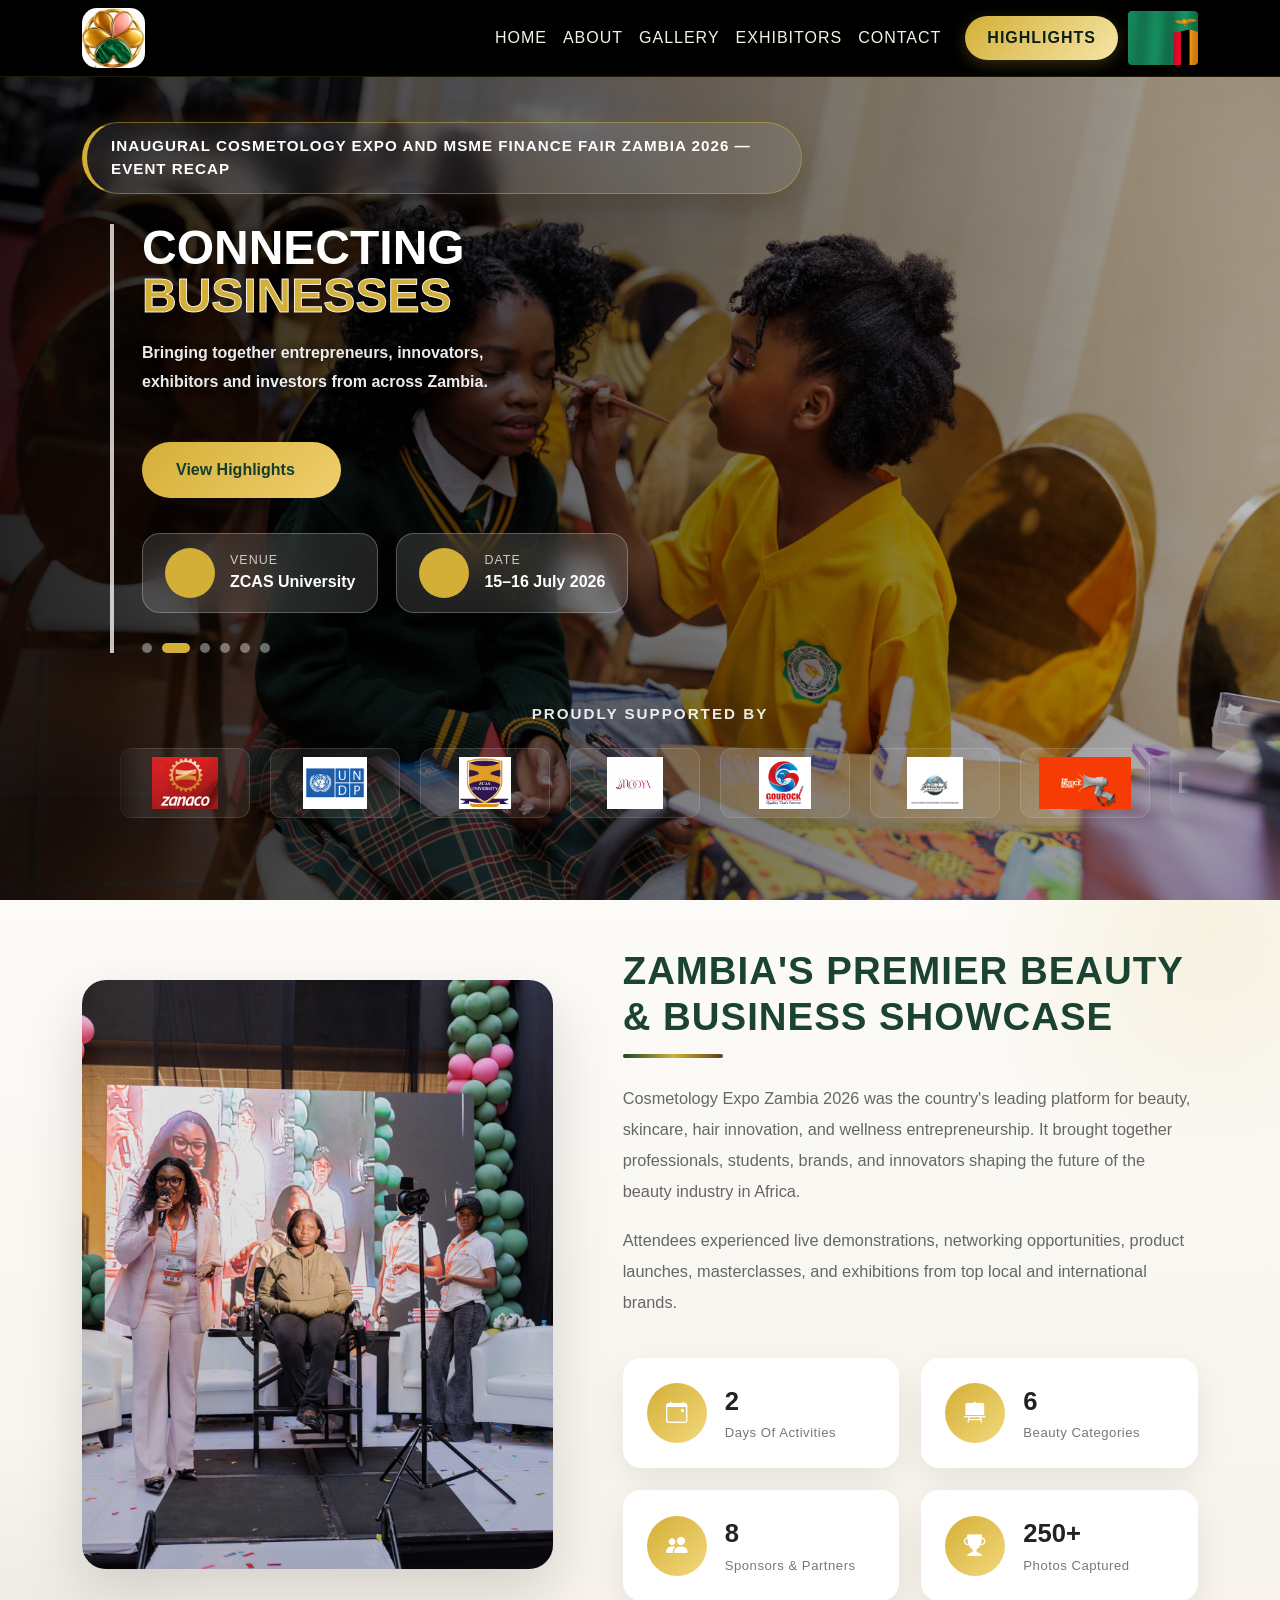
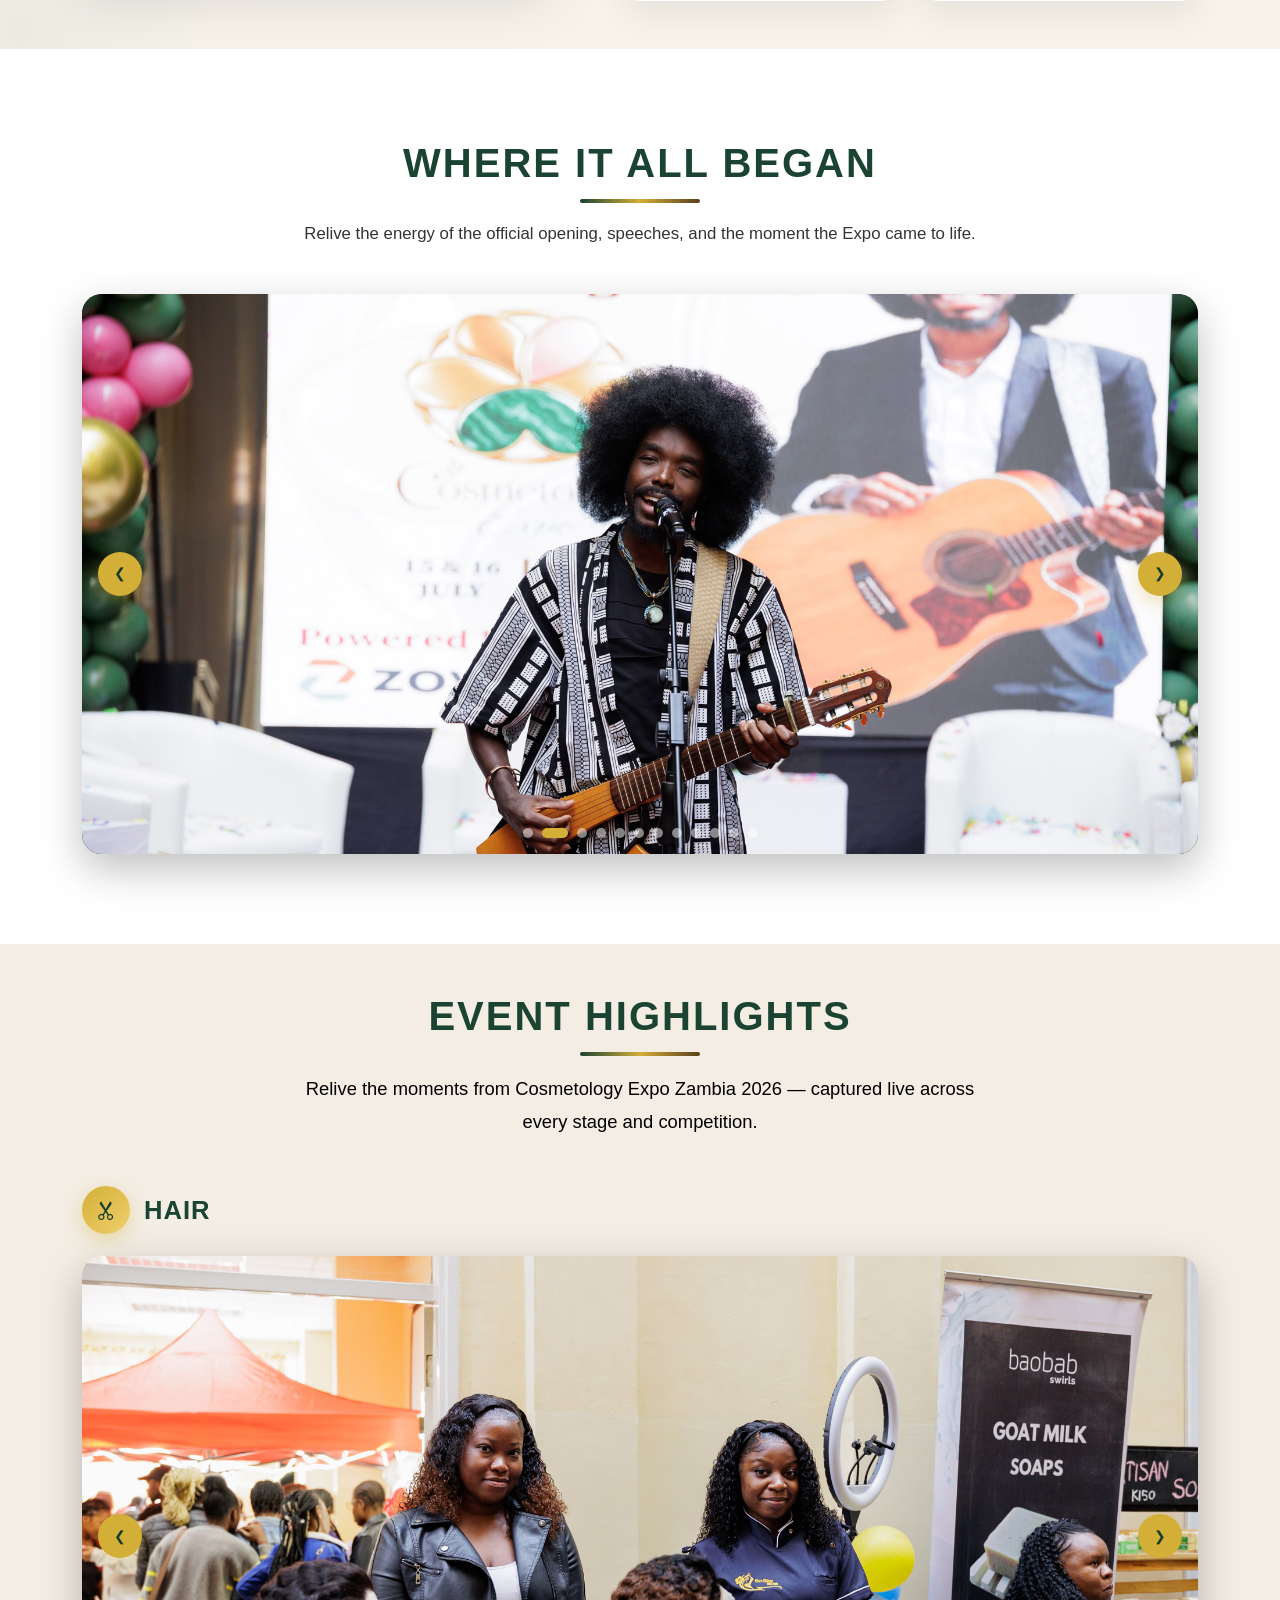
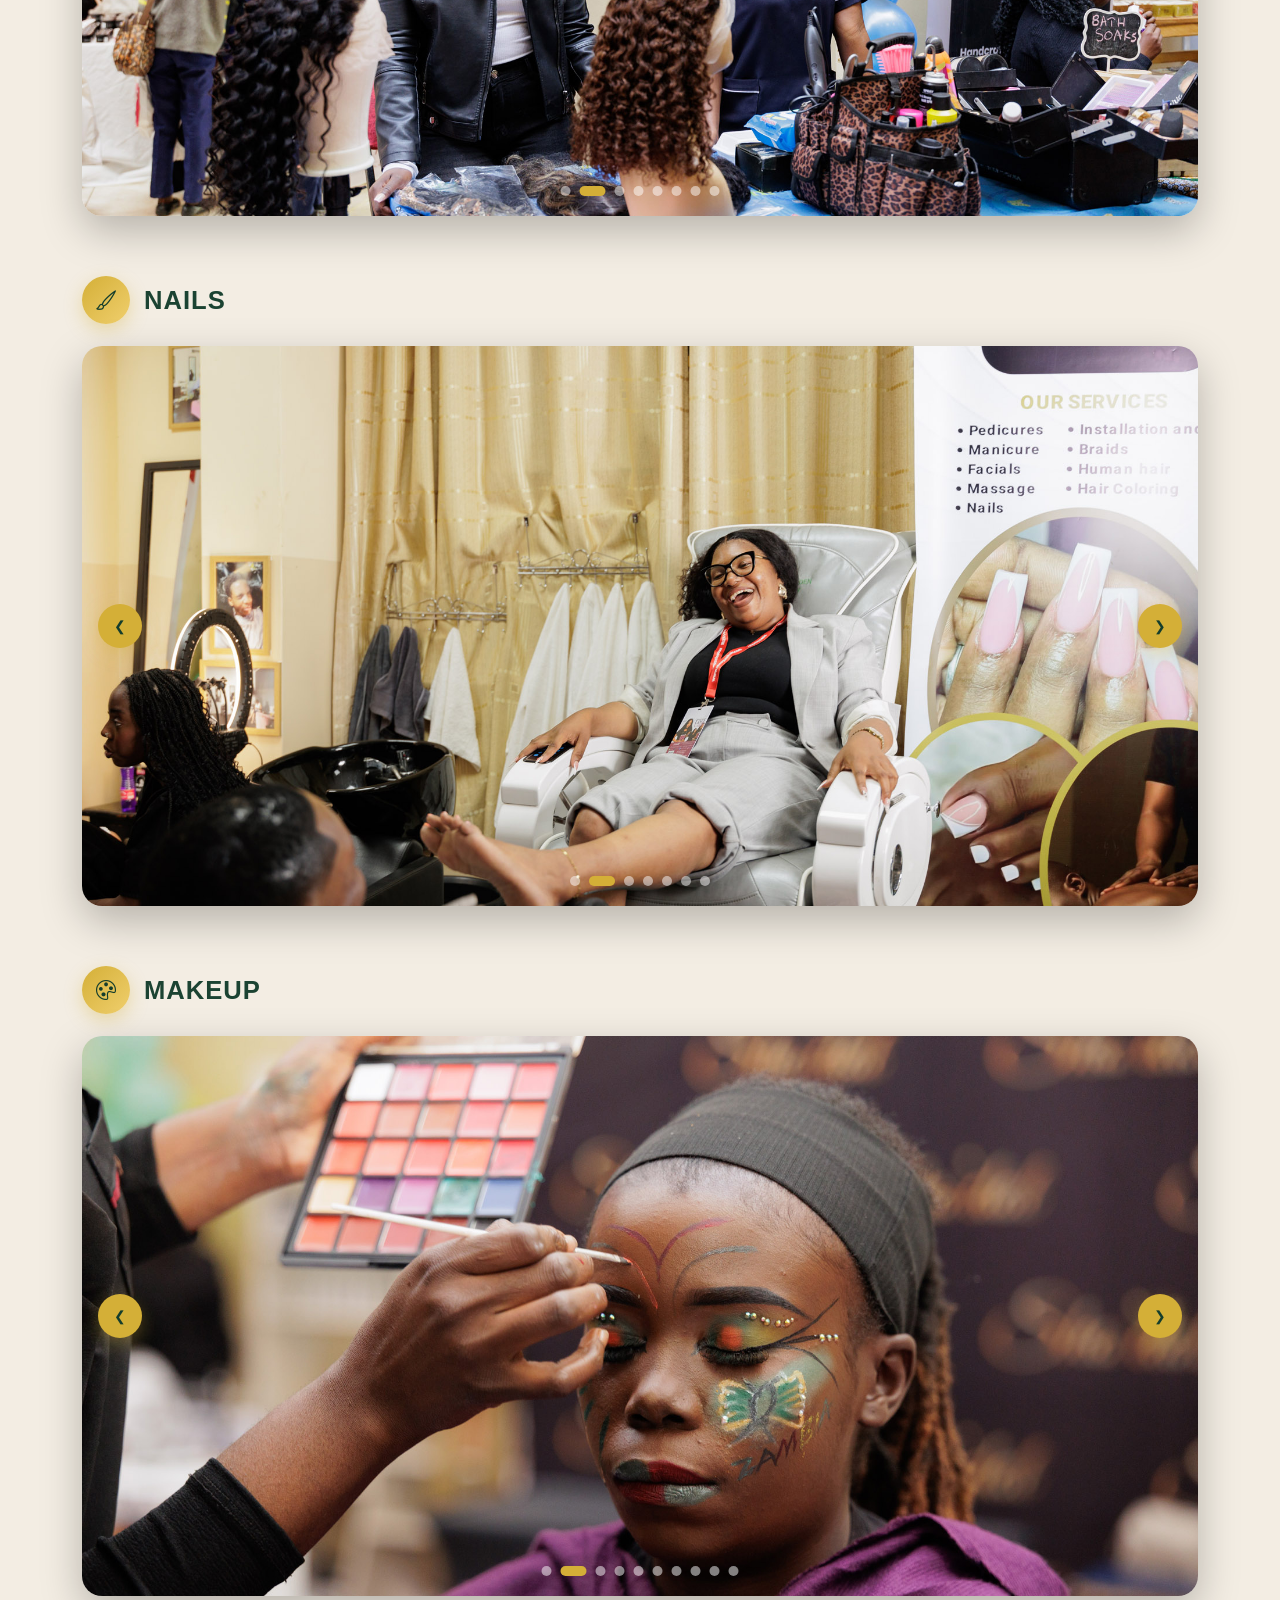
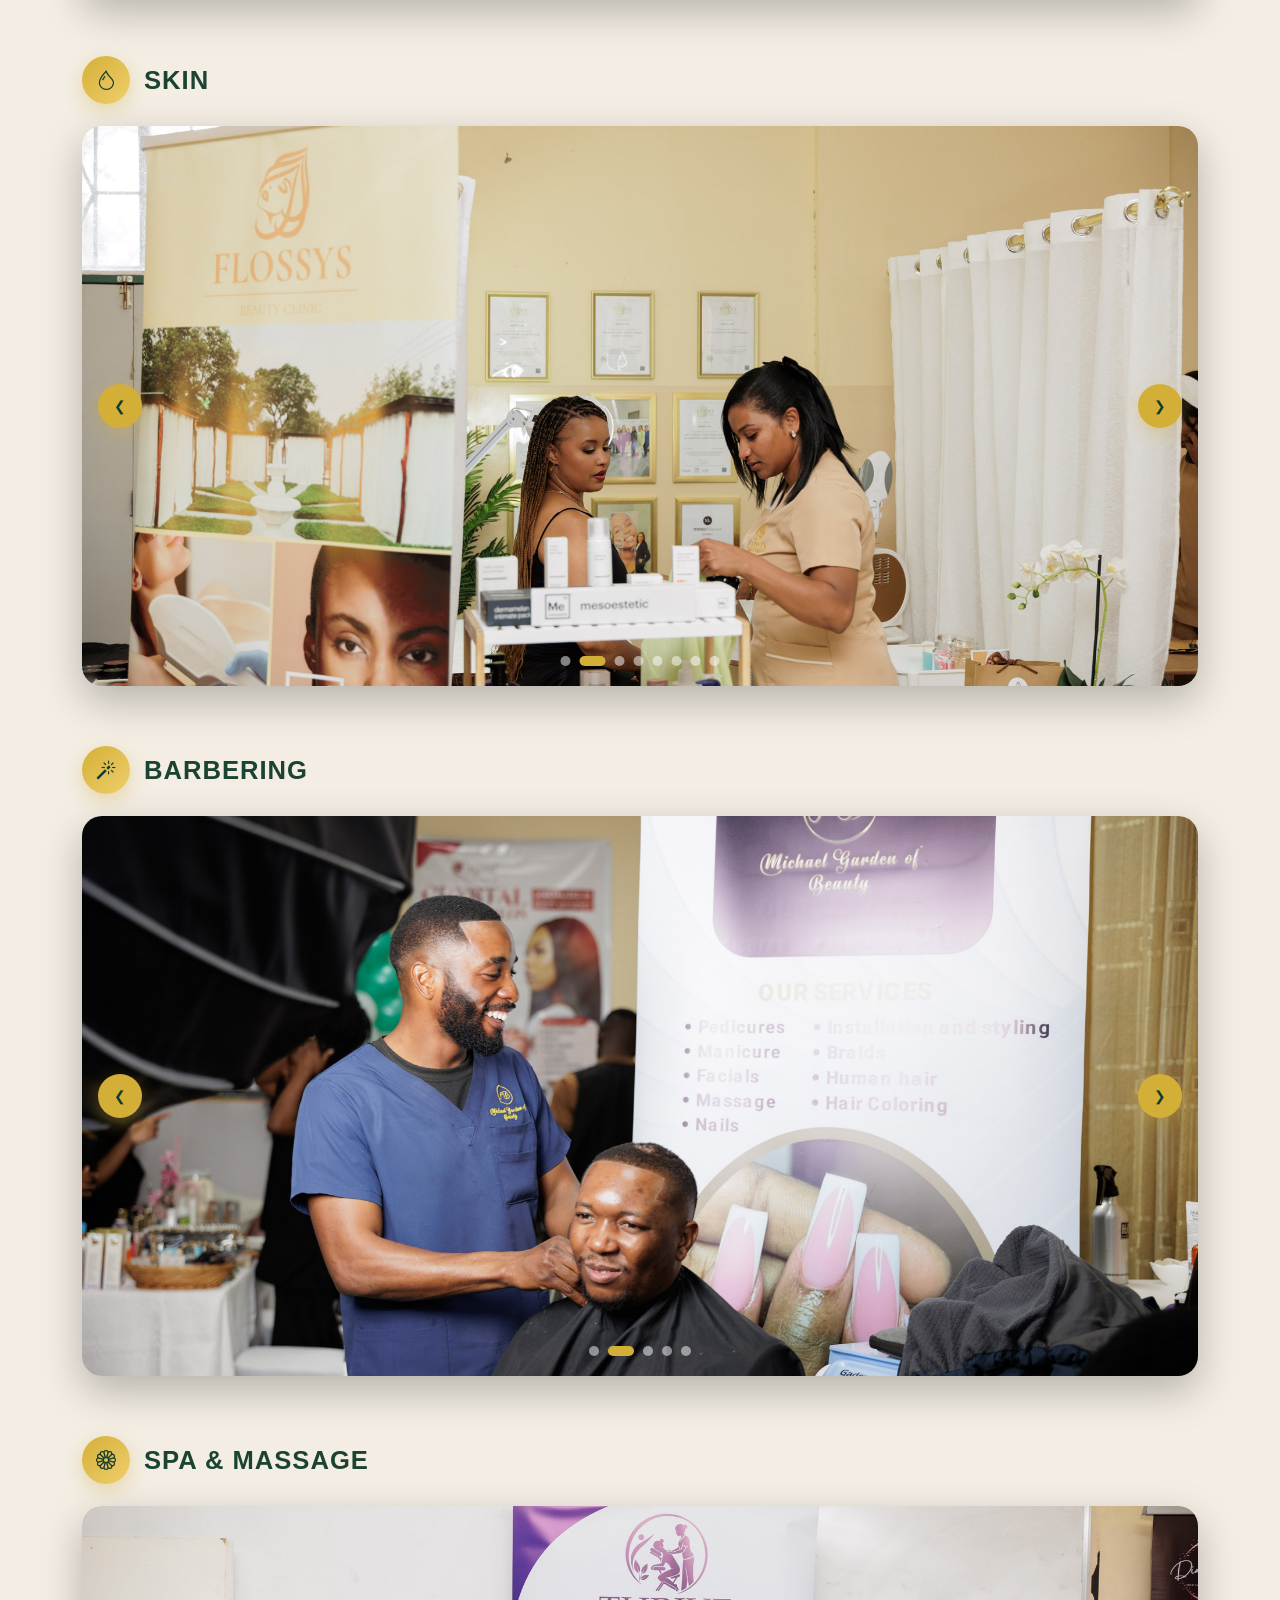
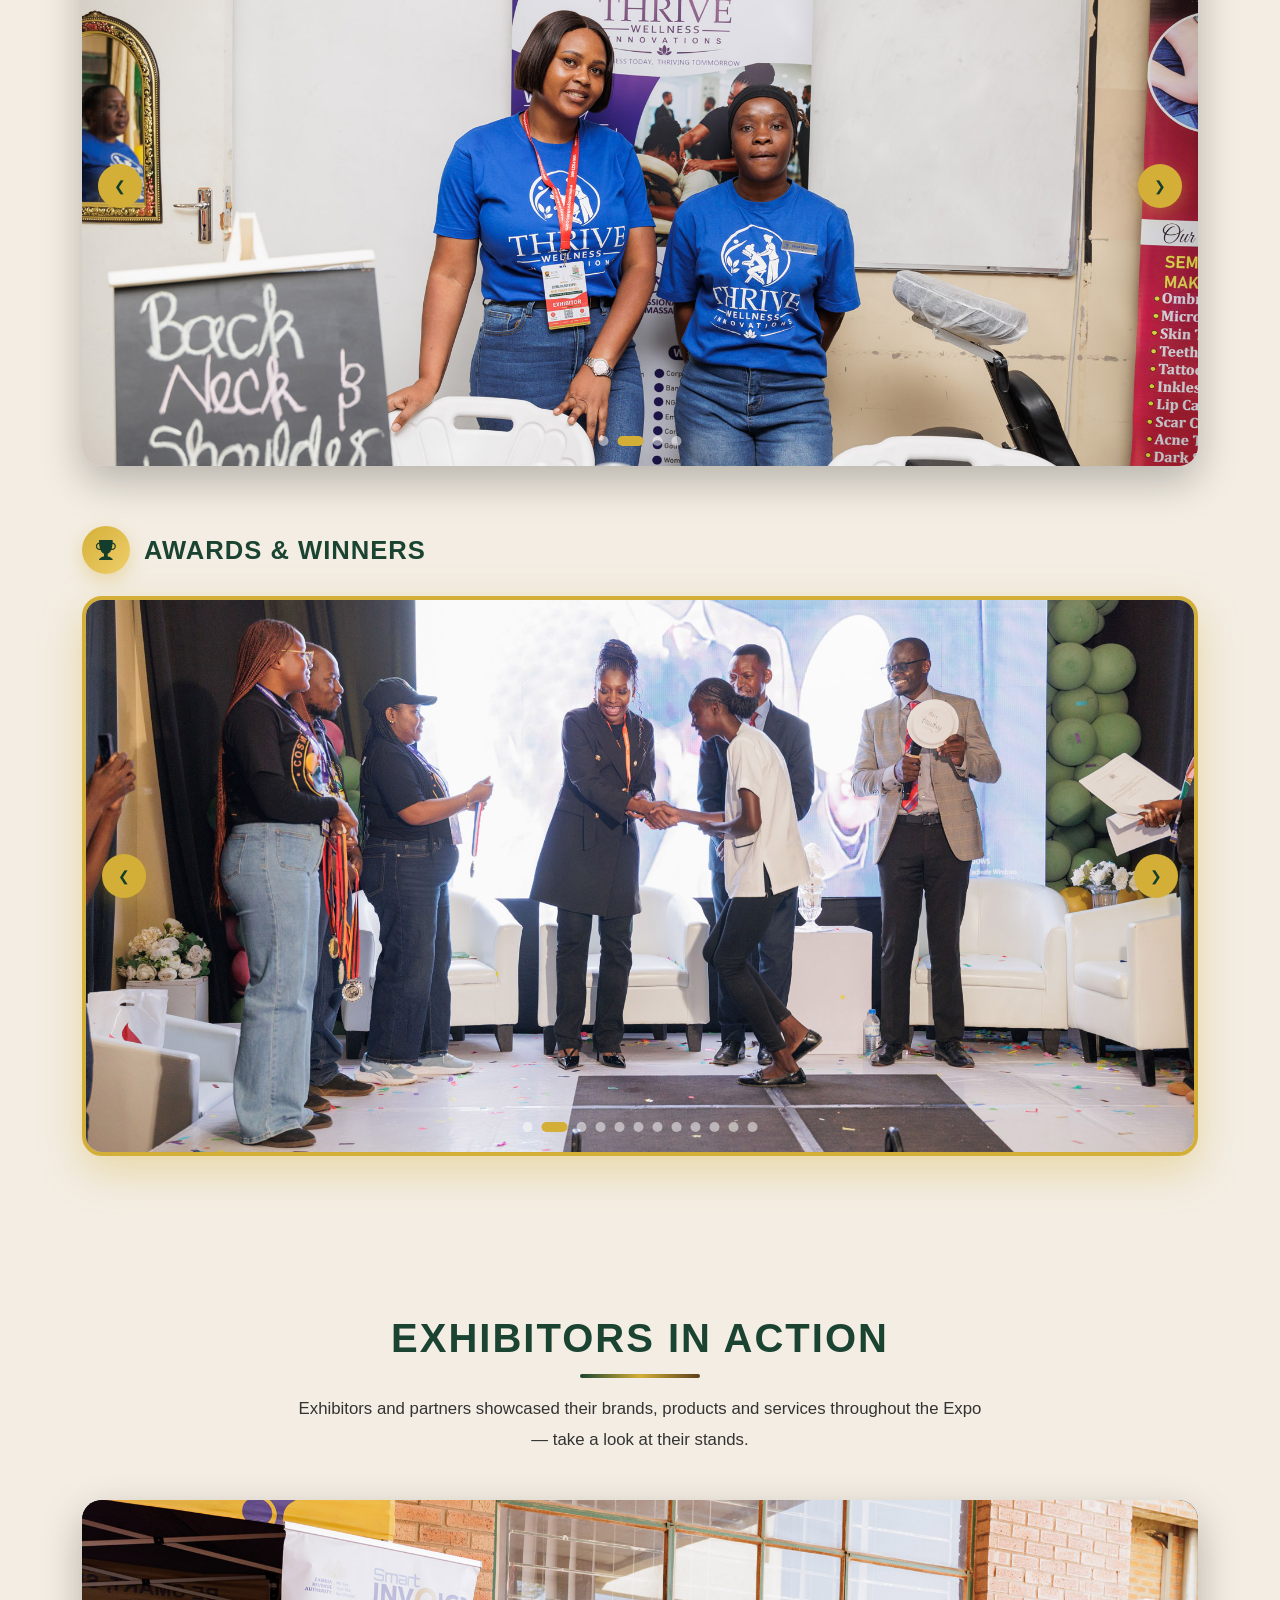
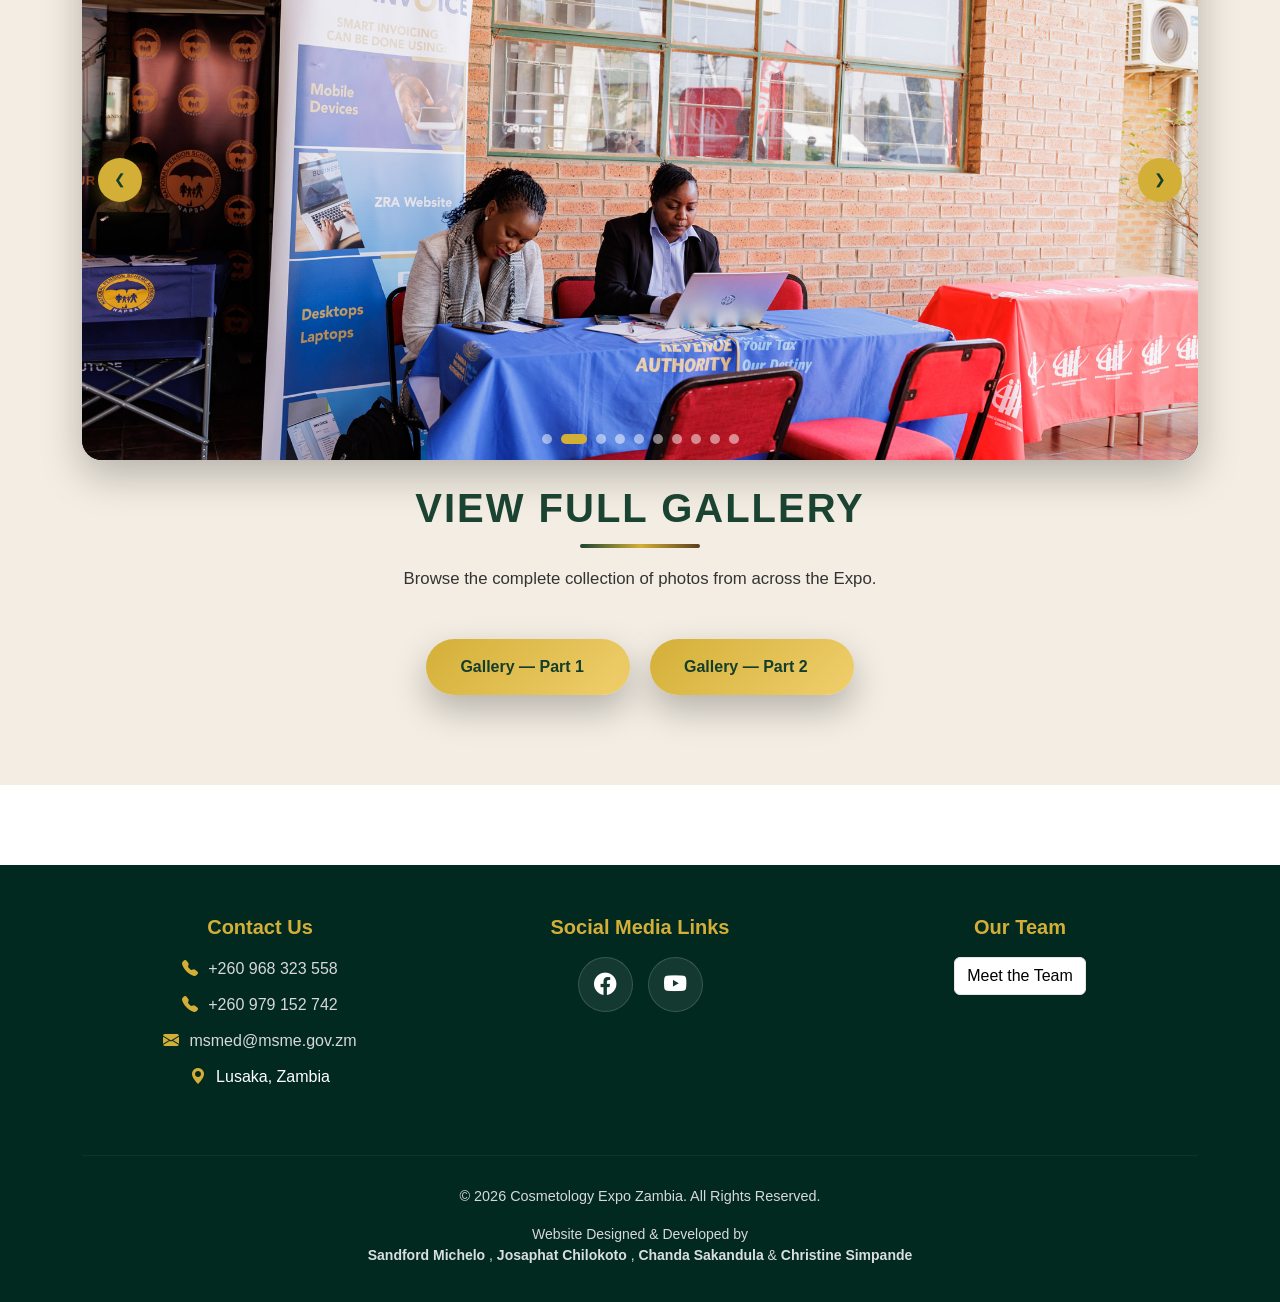
==== index.html @ a7318e84 "Updated files for the cosmetology expo recap" ====
<!doctype html>
<html lang="en">
  <head>
    <meta charset="UTF-8" />
    <meta name="viewport" content="width=device-width, initial-scale=1.0" />

    <title>Cosmetology Expo Zambia 2026</title>

    <link
      href="https://cdn.jsdelivr.net/npm/bootstrap@5.3.8/dist/css/bootstrap.min.css"
      rel="stylesheet"
      integrity="sha384-sRIl4kxILFvY47J16cr9ZwB07vP4J8+LH7qKQnuqkuIAvNWLzeN8tE5YBujZqJLB"
      crossorigin="anonymous"
    />

    <link
      href="https://cdn.jsdelivr.net/npm/bootstrap-icons@1.11.3/font/bootstrap-icons.css"
      rel="stylesheet"
    />
    <link rel="stylesheet" href="style.css" />
    <link rel="stylesheet" href="footer.css" />
    
  </head>
  <body>
    <!-- NAVBAR -->
    <nav class="navbar navbar-expand-lg navbar-dark fixed-top">
      <div class="container">
        <!-- Logo -->
        <a class="navbar-brand" href="index.html">
          <img
            src="images/logo.jpg"
            alt="SME Expo 2026 Logo"
            class="navbar-logo"
          />
        </a>

        <!-- Mobile Toggle -->
        <button
          class="navbar-toggler"
          type="button"
          data-bs-toggle="collapse"
          data-bs-target="#nav"
          aria-controls="nav"
          aria-expanded="false"
          aria-label="Toggle navigation"
        >
          <span class="navbar-toggler-icon"></span>
        </button>
        <!-- Navigation -->
        <div class="collapse navbar-collapse" id="nav">
          <ul class="navbar-nav ms-auto">
            <li class="nav-item">
              <a class="nav-link" href="index.html">HOME</a>
            </li>

            <li class="nav-item">
              <a class="nav-link" href="#home-about">ABOUT</a>
            </li>

            <li class="nav-item">
              <a class="nav-link" href="#opening-ceremony">GALLERY</a>
            </li>

            <li class="nav-item">
              <a class="nav-link" href="#exhibitor-stands">EXHIBITORS</a>
            </li>

            <li class="nav-item">
              <a class="nav-link" href="#contact">CONTACT</a>
            </li>
          </ul>

          <!-- REGISTER + FLAG -->
          <a href="#highlights" class="ms-lg-3 register-wrapper">
            <button class="btn pink-btn text-white">HIGHLIGHTS</button>

            <!-- Zambian Flag -->
            <img
              src="images/zambia_flag_waving_loop.gif"
              alt="Zambia Flag"
              class="zambia-flag"
            />
          </a>
        </div>
      </div>
    </nav>
    <!-- HERO SECTION -->
    <section id="home" class="hero">
      <div class="hero-bg-slider">
        <div class="hero-bg-layer" id="heroBgLayer1"></div>
        <div class="hero-bg-layer" id="heroBgLayer2"></div>
      </div>
      <div class="hero-overlay"></div>
      <div class="container">
        <div class="hero-content">
          <div class="hero-tag">
            Inaugural Cosmetology EXPO and MSME Finance Fair Zambia 2026 — Event
            Recap
          </div>
          <div class="hero-heading">
            <h1 class="hero-title">
              <span id="heroTitle">Glow & Grow</span>
              <span class="hero-outline" id="heroOutline">Sustainably</span>
            </h1>
            <p class="hero-description" id="heroDescription">
              Celebrating innovation, entrepreneurship and excellence in
              Zambia's beauty industry.
            </p>
            <div class="hero-bottom">
              <a href="#highlights" class="hero-btn">
                <span>View Highlights</span>
                <i class="fas fa-arrow-right"></i>
              </a>

              <div class="hero-event-details">
                <div class="event-card">
                  <div class="event-icon">
                    <i class="fas fa-location-dot"></i>
                  </div>

                  <div class="event-text">
                    <small>Venue</small>
                    <strong>ZCAS University</strong>
                  </div>
                </div>

                <div class="event-card">
                  <div class="event-icon">
                    <i class="fas fa-calendar-days"></i>
                  </div>

                  <div class="event-text">
                    <small>Date</small>
                    <strong>15–16 July 2026</strong>
                  </div>
                </div>
              </div>
            </div>

            <div class="hero-dots" id="heroDots"></div>
          </div>

          <!-- SPONSORS -->
          <div class="hero-sponsors">
            <p class="hero-sponsors-title">Proudly Supported By</p>

            <div class="hero-sponsors-slider">
              <div class="hero-sponsors-track">
                <!-- ===== FIRST SET ===== -->

                <a
                  href="https://www.zanaco.co.zm"
                  target="_blank"
                  class="hero-sponsor"
                >
                  <img src="images/zanaco.jpg" alt="ZANACO Bank" />
                </a>

                <a
                  href="https://www.undp.org/"
                  target="_blank"
                  class="hero-sponsor"
                >
                  <img src="images/undp.png" alt="UNDP" />
                </a>

                <a
                  href="https://zcasu.edu.zm/"
                  target="_blank"
                  class="hero-sponsor"
                >
                  <img src="images/zicas.png" alt="ZCAS University" />
                </a>

                <a
                  href="https://web.facebook.com/mooyashair"
                  target="_blank"
                  class="hero-sponsor"
                >
                  <img src="images/mooya.png" alt="Mooya's Hair Solutions" />
                </a>

                <a
                  href="https://web.facebook.com/GourockZambiaLtd/?_rdc=1&_rdr#"
                  target="_blank"
                  class="hero-sponsor"
                >
                  <img src="images/gourock.jpg" alt="Gourock Zambia Limited" />
                </a>

                <a
                  href="https://web.facebook.com/yamika.anamela/?_rdc=1&_rdr#"
                  target="_blank"
                  class="hero-sponsor"
                >
                  <img src="images/mela_sports.jpeg" alt="Mela Sports" />
                </a>

                <a
                  href="https://web.facebook.com/thenoticeboardzm/?_rdc=1&_rdr#"
                  target="_blank"
                  class="hero-sponsor"
                >
                  <img
                    src="images/the_notice_board.jpeg"
                    alt="The Notice Board"
                  />
                </a>

                <a
                  href="http://bidata.co.zm"
                  target="_blank"
                  class="hero-sponsor"
                >
                  <img src="images/bidata.png" alt="BiData Limited" />
                </a>

                <!-- ===== DUPLICATE FOR SMOOTH LOOP ===== -->

                <a
                  href="https://www.zanaco.co.zm"
                  target="_blank"
                  class="hero-sponsor"
                >
                  <img src="images/zanaco.jpg" alt="ZANACO Bank" />
                </a>

                <a
                  href="https://www.undp.org/"
                  target="_blank"
                  class="hero-sponsor"
                >
                  <img src="images/undp.png" alt="UNDP" />
                </a>

                <a
                  href="https://zcasu.edu.zm/"
                  target="_blank"
                  class="hero-sponsor"
                >
                  <img src="images/zicas.png" alt="ZCAS University" />
                </a>

                <a
                  href="https://web.facebook.com/mooyashair"
                  target="_blank"
                  class="hero-sponsor"
                >
                  <img src="images/mooya.png" alt="Mooya's Hair Solutions" />
                </a>

                <a
                  href="https://web.facebook.com/GourockZambiaLtd/?_rdc=1&_rdr#"
                  target="_blank"
                  class="hero-sponsor"
                >
                  <img src="images/gourock.jpg" alt="Gourock Zambia Limited" />
                </a>

                <a
                  href="https://web.facebook.com/yamika.anamela/?_rdc=1&_rdr#"
                  target="_blank"
                  class="hero-sponsor"
                >
                  <img src="images/mela_sports.jpeg" alt="Mela Sports" />
                </a>

                <a
                  href="https://web.facebook.com/thenoticeboardzm/?_rdc=1&_rdr#"
                  target="_blank"
                  class="hero-sponsor"
                >
                  <img
                    src="images/the_notice_board.jpeg"
                    alt="The Notice Board"
                  />
                </a>

                <a
                  href="http://bidata.co.zm"
                  target="_blank"
                  class="hero-sponsor"
                >
                  <img src="images/bidata.png" alt="BiData Limited" />
                </a>
              </div>
            </div>
          </div>
        </div>
      </div>
    </section>

    <!-- HOME ABOUT SECTION -->
    <section id="home-about" class="home-about-section py-5">
      <div class="container">
        <div class="about-grid">
          <div class="about-image-wrap">
            <div class="about-image-frame">
              <div class="about-bg-layer active" id="aboutBgLayer1"></div>
              <div class="about-bg-layer" id="aboutBgLayer2"></div>
            </div>
            
          </div>

          <div class="about-content">
            <h2 class="home-about-title">
              Zambia's Premier Beauty &amp; Business Showcase
            </h2>

            <p class="home-about-text">
              Cosmetology Expo Zambia 2026 was the country's leading platform
              for beauty, skincare, hair innovation, and wellness
              entrepreneurship. It brought together professionals, students,
              brands, and innovators shaping the future of the beauty industry
              in Africa.
            </p>

            <p class="home-about-text">
              Attendees experienced live demonstrations, networking
              opportunities, product launches, masterclasses, and exhibitions
              from top local and international brands.
            </p>

            <div class="about-stats">
              <div class="about-stat">
                <i class="bi bi-calendar-event"></i>
                <div>
                  <strong data-count="2" data-suffix="">0</strong>
                  <span>Days Of Activities</span>
                </div>
              </div>

              <div class="about-stat">
                <i class="bi bi-easel2-fill"></i>
                <div>
                  <strong data-count="6" data-suffix="">0</strong>
                  <span>Beauty Categories</span>
                </div>
              </div>

              <div class="about-stat">
                <i class="bi bi-people-fill"></i>
                <div>
                  <strong data-count="8" data-suffix="">0</strong>
                  <span>Sponsors &amp; Partners</span>
                </div>
              </div>

              <div class="about-stat">
                <i class="bi bi-trophy-fill"></i>
                <div>
                  <strong data-count="250" data-suffix="+">0</strong>
                  <span>Photos Captured</span>
                </div>
              </div>
            </div>
          </div>
        </div>
      </div>
    </section>

    <!-- ============================================
         OPENING CEREMONY SECTION
         ============================================ -->
    <section id="opening-ceremony" class="content-section">
      <div class="container">
        <div class="section-heading">
          <h2>Where It All Began</h2>
          <p>
            Relive the energy of the official opening, speeches, and the moment
            the Expo came to life.
          </p>
        </div>

        <div class="photo-slider" data-slider="ceremony">
          <div class="slider-track">
            <div class="slider-slide active">
              <img
                src="images/ceremony (7).jpg"
                alt="Opening ceremony highlight 1"
              />
            </div>
            <div class="slider-slide">
              <img
                src="images/ceremony (12).jpg"
                alt="Opening ceremony highlight 2"
              />
            </div>
            <div class="slider-slide">
              <img
                src="images/ceremony (2).jpg"
                alt="Opening ceremony highlight 2"
              />
            </div>
            <div class="slider-slide">
              <img
                src="images/ceremony (3).jpg"
                alt="Opening ceremony highlight 2"
              />
            </div>
            <div class="slider-slide">
              <img
                src="images/ceremony (13).jpg"
                alt="Opening ceremony highlight 2"
              />
            </div>
            <div class="slider-slide">
              <img
                src="images/ceremony (8).jpg"
                alt="Opening ceremony highlight 2"
              />
            </div>
            <div class="slider-slide">
              <img
                src="images/ceremony (1).jpg"
                alt="Opening ceremony highlight 2"
              />
            </div>
            <div class="slider-slide">
              <img
                src="images/ceremony (11).jpg"
                alt="Opening ceremony highlight 2"
              />
            </div>
            <div class="slider-slide">
              <img
                src="images/ceremony (14).jpg"
                alt="Opening ceremony highlight 3"
              />
            </div>
            <div class="slider-slide">
              <img
                src="images/ceremony (10).jpg"
                alt="Opening ceremony highlight 3"
              />
            </div>

            <div class="slider-slide">
              <img
                src="images/ceremony (9).jpg"
                alt="Opening ceremony highlight 4"
              />
            </div>
            <div class="slider-slide">
              <img
                src="images/ceremony (6).jpg"
                alt="Opening ceremony highlight 4"
              />
            </div>
          </div>
          <button class="slider-arrow prev" aria-label="Previous photo">
            &#10094;
          </button>
          <button class="slider-arrow next" aria-label="Next photo">
            &#10095;
          </button>
          <div class="slider-dots"></div>
        </div>
      </div>
    </section>

    <!-- =====================================================
     EVENT HIGHLIGHTS
===================================================== -->

    <section id="highlights" class="highlights-section py-5">
      <div class="container text-center">
        <h2 class="expo-title mb-3">Event Highlights</h2>
        <p class="expo-subtitle mb-5">
          Relive the moments from Cosmetology Expo Zambia 2026 — captured live
          across every stage and competition.
        </p>
      </div>

      <!-- ============================
       HAIR
  ============================= -->
      <div class="container highlight-category" id="highlight-hair">
        <div class="highlight-category-header">
          <span class="highlight-icon"><i class="bi bi-scissors"></i></span>
          <h3>Hair</h3>
        </div>

        <div class="highlight-slider" data-category="hair">
          <div class="highlight-slides">
            <div class="highlight-slide active">
              <img
                src="images/hair (1).jpg"
                alt="Hair competition moment 1"
                loading="lazy"
              />
            </div>
            <div class="highlight-slide">
              <img
                src="images/hair (2).jpg"
                alt="Hair competition moment 2"
                loading="lazy"
              />
            </div>
            <div class="highlight-slide">
              <img
                src="images/hair (3).jpg"
                alt="Hair competition moment 3"
                loading="lazy"
              />
            </div>
            <div class="highlight-slide">
              <img
                src="images/hair (4).jpg"
                alt="Hair competition moment 4"
                loading="lazy"
              />
            </div>
            <div class="highlight-slide">
              <img
                src="images/hair (5).jpg"
                alt="Hair competition moment 4"
                loading="lazy"
              />
            </div>
            <div class="highlight-slide">
              <img
                src="images/hair (6).jpg"
                alt="Hair competition moment 4"
                loading="lazy"
              />
            </div>
            <div class="highlight-slide">
              <img
                src="images/hair (7).jpg"
                alt="Hair competition moment 4"
                loading="lazy"
              />
            </div>
            <div class="highlight-slide">
              <img
                src="images/hair (8).jpg"
                alt="Hair competition moment 5"
                loading="lazy"
              />
            </div>
          </div>
          <button class="highlight-arrow prev" aria-label="Previous highlight">
            &#10094;
          </button>
          <button class="highlight-arrow next" aria-label="Next highlight">
            &#10095;
          </button>
          <div class="highlight-dots"></div>
        </div>
      </div>

      <!-- ============================
       NAILS
  ============================= -->
      <div class="container highlight-category" id="highlight-nails">
        <div class="highlight-category-header">
          <span class="highlight-icon"><i class="bi bi-brush"></i></span>
          <h3>Nails</h3>
        </div>

        <div class="highlight-slider" data-category="nails">
          <div class="highlight-slides">
            <div class="highlight-slide active">
              <img
                src="images/nails (1).jpg"
                alt="Nail technology moment 1"
                loading="lazy"
              />
            </div>
            <div class="highlight-slide">
              <img
                src="images/nails (2).jpg"
                alt="Nail technology moment 2"
                loading="lazy"
              />
            </div>
            <div class="highlight-slide">
              <img
                src="images/nails (3).jpg"
                alt="Nail technology moment 3"
                loading="lazy"
              />
            </div>
            <div class="highlight-slide">
              <img
                src="images/nails (4).jpg"
                alt="Nail technology moment 3"
                loading="lazy"
              />
            </div>
            <div class="highlight-slide">
              <img
                src="images/nails (5).jpg"
                alt="Nail technology moment 3"
                loading="lazy"
              />
            </div>
            <div class="highlight-slide">
              <img
                src="images/nails (7).jpg"
                alt="Nail technology moment 3"
                loading="lazy"
              />
            </div>
            <div class="highlight-slide">
              <img
                src="images/nails (8).jpg"
                alt="Nail technology moment 3"
                loading="lazy"
              />
            </div>
          </div>
          <button class="highlight-arrow prev" aria-label="Previous highlight">
            &#10094;
          </button>
          <button class="highlight-arrow next" aria-label="Next highlight">
            &#10095;
          </button>
          <div class="highlight-dots"></div>
        </div>
      </div>

      <!-- ============================
       MAKEUP
  ============================= -->
      <div class="container highlight-category" id="highlight-makeup">
        <div class="highlight-category-header">
          <span class="highlight-icon"><i class="bi bi-palette"></i></span>
          <h3>Makeup</h3>
        </div>

        <div class="highlight-slider" data-category="makeup">
          <div class="highlight-slides">
            <div class="highlight-slide active">
              <img
                src="images/makeup (1).jpg"
                alt="Makeup competition moment 1"
                loading="lazy"
              />
            </div>
            <div class="highlight-slide">
              <img
                src="images/makeup (2).jpg"
                alt="Makeup competition moment 2"
                loading="lazy"
              />
            </div>
            <div class="highlight-slide">
              <img
                src="images/makeup (3).jpg"
                alt="Makeup competition moment 3"
                loading="lazy"
              />
            </div>
            <div class="highlight-slide">
              <img
                src="images/makeup (4).jpg"
                alt="Makeup competition moment 4"
                loading="lazy"
              />
            </div>
            <div class="highlight-slide">
              <img
                src="images/makeup (5).jpg"
                alt="Makeup competition moment 5"
                loading="lazy"
              />
            </div>
            <div class="highlight-slide">
              <img
                src="images/makeup (6).jpg"
                alt="Makeup competition moment 5"
                loading="lazy"
              />
            </div>
            <div class="highlight-slide">
              <img
                src="images/makeup (7).jpg"
                alt="Makeup competition moment 5"
                loading="lazy"
              />
            </div>
            <div class="highlight-slide">
              <img
                src="images/makeup (8).jpg"
                alt="Makeup competition moment 5"
                loading="lazy"
              />
            </div>
            <div class="highlight-slide">
              <img
                src="images/makeup (9).jpg"
                alt="Makeup competition moment 5"
                loading="lazy"
              />
            </div>
            <div class="highlight-slide">
              <img
                src="images/makeup (10).jpg"
                alt="Makeup competition moment 5"
                loading="lazy"
              />
            </div>
          </div>
          <button class="highlight-arrow prev" aria-label="Previous highlight">
            &#10094;
          </button>
          <button class="highlight-arrow next" aria-label="Next highlight">
            &#10095;
          </button>
          <div class="highlight-dots"></div>
        </div>
      </div>

      <!-- ============================
       SKIN
  ============================= -->
      <div class="container highlight-category" id="highlight-skin">
        <div class="highlight-category-header">
          <span class="highlight-icon"><i class="bi bi-droplet"></i></span>
          <h3>Skin</h3>
        </div>

        <div class="highlight-slider" data-category="skin">
          <div class="highlight-slides">
            <div class="highlight-slide active">
              <img
                src="images/skin (1).jpg"
                alt="Skin care moment 1"
                loading="lazy"
              />
            </div>
            <div class="highlight-slide">
              <img
                src="images/skin (2).jpg"
                alt="Skin care moment 2"
                loading="lazy"
              />
            </div>
            <div class="highlight-slide">
              <img
                src="images/skin (3).jpg"
                alt="Skin care moment 3"
                loading="lazy"
              />
            </div>
            <div class="highlight-slide">
              <img
                src="images/skin (4).jpg"
                alt="Skin care moment 4"
                loading="lazy"
              />
            </div>
            <div class="highlight-slide">
              <img
                src="images/skin (5).jpg"
                alt="Skin care moment 4"
                loading="lazy"
              />
            </div>
            <div class="highlight-slide">
              <img
                src="images/skin (6).jpg"
                alt="Skin care moment 4"
                loading="lazy"
              />
            </div>
            <div class="highlight-slide">
              <img
                src="images/skin (7).jpg"
                alt="Skin care moment 5"
                loading="lazy"
              />
            </div>
            <div class="highlight-slide">
              <img
                src="images/skin (8).jpg"
                alt="Skin care moment 6"
                loading="lazy"
              />
            </div>
          </div>
          <button class="highlight-arrow prev" aria-label="Previous highlight">
            &#10094;
          </button>
          <button class="highlight-arrow next" aria-label="Next highlight">
            &#10095;
          </button>
          <div class="highlight-dots"></div>
        </div>
      </div>

      <!-- ============================
       BARBERING
  ============================= -->
      <div class="container highlight-category" id="highlight-barbering">
        <div class="highlight-category-header">
          <span class="highlight-icon"><i class="bi bi-magic"></i></span>
          <h3>Barbering</h3>
        </div>

        <div class="highlight-slider" data-category="barbering">
          <div class="highlight-slides">
            <div class="highlight-slide active">
              <img
                src="images/barbering (1).jpg"
                alt="Barbering competition moment 1"
                loading="lazy"
              />
            </div>
            <div class="highlight-slide">
              <img
                src="images/barbering (2).jpg"
                alt="Barbering competition moment 2"
                loading="lazy"
              />
            </div>
            <div class="highlight-slide">
              <img
                src="images/barbering (3).jpg"
                alt="Barbering competition moment 3"
                loading="lazy"
              />
            </div>
            <div class="highlight-slide">
              <img
                src="images/barbering (4).jpg"
                alt="Barbering competition moment 4"
                loading="lazy"
              />
            </div>
            <div class="highlight-slide">
              <img
                src="images/hero3.jpg"
                alt="Barbering competition moment 5"
                loading="lazy"
              />
            </div>
          </div>
          <button class="highlight-arrow prev" aria-label="Previous highlight">
            &#10094;
          </button>
          <button class="highlight-arrow next" aria-label="Next highlight">
            &#10095;
          </button>
          <div class="highlight-dots"></div>
        </div>
      </div>
      <!-- ============================
     SPA & MASSAGE
============================= -->
      <div class="container highlight-category" id="highlight-spa">
        <div class="highlight-category-header">
          <span class="highlight-icon"><i class="bi bi-flower1"></i></span>
          <h3>Spa &amp; Massage</h3>
        </div>

        <div class="highlight-slider" data-category="spa">
          <div class="highlight-slides">
            <div class="highlight-slide active">
              <img
                src="images/spa (5).jpg"
                alt="Spa and massage moment 1"
                loading="lazy"
              />
            </div>
            <div class="highlight-slide">
              <img
                src="images/spa (2).jpg"
                alt="Spa and massage moment 2"
                loading="lazy"
              />
            </div>
            <div class="highlight-slide">
              <img
                src="images/spa (3).jpg"
                alt="Spa and massage moment 3"
                loading="lazy"
              />
            </div>
            <div class="highlight-slide">
              <img
                src="images/spa (4).jpg"
                alt="Spa and massage moment 4"
                loading="lazy"
              />
            </div>
          </div>
          <button class="highlight-arrow prev" aria-label="Previous highlight">
            &#10094;
          </button>
          <button class="highlight-arrow next" aria-label="Next highlight">
            &#10095;
          </button>
          <div class="highlight-dots"></div>
        </div>
      </div>
      <!-- ============================
       AWARDS & WINNERS
  ============================= -->
      <div
        class="container highlight-category highlight-awards"
        id="highlight-awards"
      >
        <div class="highlight-category-header">
          <span class="highlight-icon"><i class="bi bi-trophy-fill"></i></span>
          <h3>Awards &amp; Winners</h3>
        </div>

        <div class="highlight-slider award-slider" data-category="awards">
          <div class="highlight-slides">
            <div class="highlight-slide active">
              <img
                src="images/awards (1).jpg"
                alt="Award moment 1"
                loading="lazy"
              />
            </div>
            <div class="highlight-slide">
              <img
                src="images/awards (2).jpg"
                alt="Award moment 2"
                loading="lazy"
              />
            </div>
            <div class="highlight-slide">
              <img
                src="images/awards (3).jpg"
                alt="Award moment 3"
                loading="lazy"
              />
            </div>
            <div class="highlight-slide">
              <img
                src="images/awards (4).jpg"
                alt="Award moment 4"
                loading="lazy"
              />
            </div>
            <div class="highlight-slide">
              <img
                src="images/awards (5).jpg"
                alt="Award moment 5"
                loading="lazy"
              />
            </div>
            <div class="highlight-slide">
              <img
                src="images/awards (6).jpg"
                alt="Award moment 6"
                loading="lazy"
              />
            </div>
            <div class="highlight-slide">
              <img
                src="images/awards (7).jpg"
                alt="Award moment 7"
                loading="lazy"
              />
            </div>

            <div class="highlight-slide">
              <img
                src="images/awards (8).jpg"
                alt="Award moment 8"
                loading="lazy"
              />
            </div>
            <div class="highlight-slide">
              <img
                src="images/awards (9).jpg"
                alt="Award moment 9"
                loading="lazy"
              />
            </div>
            <div class="highlight-slide">
              <img
                src="images/awards (10).jpg"
                alt="Award moment 10"
                loading="lazy"
              />
            </div>
            <div class="highlight-slide">
              <img
                src="images/awards (11).jpg"
                alt="Award moment 11"
                loading="lazy"
              />
            </div>
            <div class="highlight-slide">
              <img
                src="images/awards (12).jpg"
                alt="Award moment 12"
                loading="lazy"
              />
            </div>
          </div>
          <button class="highlight-arrow prev" aria-label="Previous highlight">
            &#10094;
          </button>
          <button class="highlight-arrow next" aria-label="Next highlight">
            &#10095;
          </button>
          <div class="highlight-dots"></div>
        </div>
      </div>
    </section>

    <!-- ============================================
         EXHIBITOR STANDS SECTION
         ============================================ -->
    <section id="exhibitor-stands" class="content-section alt-bg">
      <div class="container">
        <div class="section-heading">
          <h2>Exhibitors in Action</h2>
          <p>
            Exhibitors and partners showcased their brands, products and
            services throughout the Expo — take a look at their stands.
          </p>
        </div>

        <div class="photo-slider" data-slider="exhibitors">
          <div class="slider-track">
            <div class="slider-slide active">
              <img src="images/sponsors (1).jpg" alt="Exhibitor stand 1" />
            </div>
            <div class="slider-slide">
              <img src="images/sponsors (2).jpg" alt="Exhibitor stand 2" />
            </div>
            <div class="slider-slide">
              <img src="images/sponsors (3).jpg" alt="Exhibitor stand 3" />
            </div>
            <div class="slider-slide">
              <img src="images/sponsors (4).jpg" alt="Exhibitor stand 4" />
            </div>
            <div class="slider-slide">
              <img src="images/sponsors (5).jpg" alt="Exhibitor stand 5" />
            </div>
            <div class="slider-slide">
              <img src="images/sponsors (6).jpg" alt="Exhibitor stand 6" />
            </div>
              <div class="slider-slide">
              <img src="images/sponsors (7).jpg" alt="Exhibitor stand 7" />
            </div>
              <div class="slider-slide">
              <img src="images/sponsors (8).jpg" alt="Exhibitor stand 8" />
            </div>
              <div class="slider-slide">
              <img src="images/sponsors (9).jpg" alt="Exhibitor stand 9" />
            </div>
              <div class="slider-slide">
              <img src="images/sponsors (10).jpg" alt="Exhibitor stand 10" />
            </div>
          </div>
          <button class="slider-arrow prev" aria-label="Previous photo">
            &#10094;
          </button>
          <button class="slider-arrow next" aria-label="Next photo">
            &#10095;
          </button>
          <div class="slider-dots"></div>
        </div>
      </div>
      
      <div class="container text-center mt-4">
        <div class="section-heading">
          <h2>View Full Gallery</h2>
          <p>Browse the complete collection of photos from across the Expo.</p>
        </div>
        <div class="gallery-links">
          <a
            href="https://drive.google.com/drive/folders/1M5IN4m6so-9tC2jjv-wmwG3zzXOslthF"
            target="_blank"
            rel="noopener"
            class="hero-btn"
          >
            <span>Gallery — Part 1</span>
            <i class="fas fa-arrow-right"></i>
          </a>
          <a
            href="https://drive.google.com/drive/folders/1IQgRp55j_-c1nTaKC6GPYB_-sC6zXVTs"
            target="_blank"
            rel="noopener"
            class="hero-btn"
          >
            <span>Gallery — Part 2</span>
            <i class="fas fa-arrow-right"></i>
          </a>
        </div>
      </div>

    </section>
    <!-- FOOTER -->

    <footer class="footer" id="contact">
      <div class="container">
        <div class="row text-center">
          <!-- Contact -->
          <div class="col-md-4 mb-4">
            <h5>Contact Us</h5>

            <div class="contact-item">
              <i class="bi bi-telephone-fill"></i>
              <a href="tel:+260968323558">+260 968 323 558</a>
            </div>

            <div class="contact-item">
              <i class="bi bi-telephone-fill"></i>
              <a href="tel:+260979152742">+260 979 152 742</a>
            </div>

            <div class="contact-item">
              <i class="bi bi-envelope-fill"></i>
              <a href="mailto:msmed@msme.gov.zm">msmed@msme.gov.zm</a>
            </div>

            <div class="contact-item">
              <i class="bi bi-geo-alt-fill"></i>
              <span>Lusaka, Zambia</span>
            </div>
          </div>

          <!-- Social Media -->
          <div class="col-md-4 mb-4">
            <h5>Social Media Links</h5>

            <div class="social-icons">
              <a
                href="https://web.facebook.com/p/Ministry-of-Small-and-Medium-Enterprise-Development-61553670876706/?_rdc=1&_rdr#"
                target="_blank"
              >
                <i class="bi bi-facebook"></i>
              </a>

              <a
                href="https://www.youtube.com/channel/UCl2kdPJ8ve2TBBOpsqI4Zig"
                target="_blank"
              >
                <i class="bi bi-youtube"></i>
              </a>
            </div>
          </div>

          <!-- Team -->
          <div class="col-md-4 mb-4">
            <h5>Our Team</h5>

            <a href="team_page/team.html" class="btn team-btn">
              Meet the Team
            </a>
          </div>
        </div>

        <hr />
        <div class="footer-bottom">
          <p>&copy; 2026 Cosmetology Expo Zambia. All Rights Reserved.</p>

          <p class="developer-credit">
            Website Designed & Developed by
            <br />

            <a href="https://sanfordmichelo.github.io/" target="_blank">
              Sandford Michelo </a
            >,

            <a
              href="https://josaphatchilokoto.space/index.html"
              target="_blank"
            >
              Josaphat Chilokoto </a
            >,

            <a href="https://wa.me/260970012522" target="_blank">
              Chanda Sakandula
            </a>
            &

            <a href="https://wa.me/260772952588" target="_blank">
              Christine Simpande
            </a>
          </p>
        </div>
      </div>
    </footer>
    <script src="script.js"></script>
    <script
      src="https://cdn.jsdelivr.net/npm/bootstrap@5.3.8/dist/js/bootstrap.bundle.min.js"
      integrity="sha384-FKyoEForCGlyvwx9Hj09JcYn3nv7wiPVlz7YYwJrWVcXK/BmnVDxM+D2scQbITxI"
      crossorigin="anonymous"
    ></script>
  </body>
</html>
---- style.css ----
body {
   background: #fff;
   color: #000;
   font-family: Arial, sans-serif;
 }
 /* Logo */
.navbar-logo {
  height: 60px; /* Adjust if needed */
  width: auto;
  display: block;

  border-radius:15px;

  object-fit: contain; /* prevents stretching */

  transition: transform 0.2s ease, box-shadow 0.2s ease;
}

/* optional nice hover effect */
.navbar-brand:hover .navbar-logo {
  transform: scale(1.05);
}

/* mobile responsiveness */
@media (max-width: 576px) {
  .navbar-logo {
    height: 45px;
    border-radius: 14px;
  }
}

/* Navbar brand */
.navbar-brand {
  padding: 0;
  display: flex;
  align-items: center;
}

/* Mobile */
@media (max-width: 991.98px) {
  .navbar-logo {
    height: 50px;
  }
}
 
 .navbar .nav-link {
   color: #f5f1e6;
   /* soft ivory instead of white */
   position: relative;
   transition: all 0.3s ease;
   letter-spacing: 1px;
 }

 /* Hover = gold luxury glow */
 .navbar .nav-link:hover {
   color: #d4af37;
   text-shadow:
     0 0 6px rgba(212, 175, 55, 0.6),
     0 0 12px rgba(212, 175, 55, 0.5),
     0 0 20px rgba(212, 175, 55, 0.4);
   transform: translateY(-2px);
 }

 /* underline glow (luxury thin line) */
 .navbar .nav-link::after {
   content: "";
   position: absolute;
   left: 0;
   bottom: -6px;
   width: 0%;
   height: 1px;
   background: #d4af37;
   box-shadow: 0 0 8px rgba(212, 175, 55, 0.7);
   transition: 0.3s ease;
 }

 .navbar .nav-link:hover::after {
   width: 100%;
 }

 .navbar {
   background: rgba(11, 31, 20, 0.85);
   backdrop-filter: blur(12px);
   border-bottom: 1px solid rgba(212, 175, 55, 0.15);
 }

 .pink-btn {
   background: linear-gradient(135deg, #d4af37, #f5e6a8);
   color: #0b1f14 !important;
   border: none;
   padding: 10px 22px;
   font-weight: 600;
   letter-spacing: 1px;
   border-radius: 30px;
   box-shadow: 0 4px 15px rgba(212, 175, 55, 0.25);
   transition: all 0.3s ease;
   position: relative;
   overflow: hidden;
 }

 /* Hover effect */
 .pink-btn:hover {
   transform: translateY(-3px);
   box-shadow: 0 8px 25px rgba(212, 175, 55, 0.45);
   background: linear-gradient(135deg, #f5e6a8, #d4af37);
 }

 /* subtle shine animation */
 .pink-btn::before {
   content: "";
   position: absolute;
   top: 0;
   left: -75%;
   width: 50%;
   height: 100%;
   background: rgba(255, 255, 255, 0.25);
   transform: skewX(-20deg);
   transition: 0.5s;
 }

 .pink-btn:hover::before {
   left: 130%;
 }



 /* NAV */
 .navbar {
   background: #000;
 }
.register-wrapper {
  display: inline-flex;
  align-items: center;
  gap: 10px;
  text-decoration: none;
}

/* =========================
   ZAMBIA FLAG (GIF)
   ========================= */
.zambia-flag {
  width: 70px;          /* 👈 bigger (you can go 28–40px) */
  height: auto;

  display: inline-block;
  vertical-align: middle;

  /* makes it feel more “designed” */
  border-radius: 4px;
  box-shadow: 0 2px 6px rgba(0,0,0,0.25);

  /* smooth feel */
  transition: transform 0.25s ease, filter 0.25s ease;
}

/* hover polish */
.register-wrapper:hover .zambia-flag {
  transform: scale(1.12);
  filter: drop-shadow(0 0 6px rgba(0, 255, 0, 0.35));
}

/* ==========================================
   HERO SECTION
========================================== */

.hero {
  position: relative;
  min-height: 100vh;
  display: flex;
  align-items: center;
  overflow: hidden;
  background: #0b1f14; /* fallback color while images load */
}

/* Background slider layers (controlled by JS) */
.hero-bg-slider {
  position: absolute;
  top: 0;
  left: 0;
  width: 100%;
  height: 100%;
  overflow: hidden;
  z-index: 0;
}

.hero-bg-layer {
  position: absolute;
  top: 0;
  left: 0;
  width: 100%;
  height: 100%;
  background-size: cover;
  background-position: center;
  background-repeat: no-repeat;
  opacity: 0;
  transition: opacity 1.2s ease-in-out;
}

.hero-bg-layer.active {
  opacity: 1;
}

/* Dark overlay for text readability */
.hero-overlay {
  position: absolute;
  top: 0;
  left: 0;
  width: 100%;
  height: 100%;
  background: linear-gradient(
    90deg,
    rgba(0, 0, 0, 0.85) 0%,
    rgba(0, 0, 0, 0.6) 40%,
    rgba(0, 0, 0, 0.25) 100%
  );
  z-index: 1;
}

/* Container sits above bg + overlay */
.hero .container {
  position: relative;
  z-index: 2;
}

/* ==========================================
   HERO CONTENT
========================================== */

.hero-content {
  max-width: 720px;
  padding-top: 80px;
  padding-bottom: 40px;
}

/* ==========================================
   TAG (event label pill)
========================================== */

.hero-tag {
  display: inline-flex;
  align-items: center;
  gap: 10px;
  padding: 12px 24px;
  margin-bottom: 30px;

  background: rgba(255, 255, 255, 0.08);
  backdrop-filter: blur(12px);
  -webkit-backdrop-filter: blur(12px);

  border: 1px solid rgba(212, 175, 55, 0.45);
  border-left: 5px solid #d4af37;
  border-radius: 50px;

  color: #ffffff;
  font-size: 0.95rem;
  font-weight: 600;
  letter-spacing: 1px;
  text-transform: uppercase;
  line-height: 1.5;

  width: fit-content;

  box-shadow:
    0 10px 30px rgba(0, 0, 0, 0.25),
    0 0 20px rgba(212, 175, 55, 0.15);

  transition: all 0.35s ease;
}

.hero-tag:hover {
  transform: translateY(-3px);
  border-color: #d4af37;
  box-shadow:
    0 15px 40px rgba(0, 0, 0, 0.35),
    0 0 30px rgba(212, 175, 55, 0.35);
}

/* ==========================================
   HEADING AREA
========================================== */

.hero-heading {
  border-left: 4px solid rgba(255, 255, 255, 0.75);
  padding-left: 28px;
}

.hero-title {
  margin-bottom: 1.2rem;
  color: #fff;
  font-size: clamp(2.2rem, 4vw, 3rem);
  font-weight: 900;
  line-height: 1;
  text-transform: uppercase;
  max-width: 550px;
  text-shadow:
    0 0 10px rgba(0, 0, 0, 0.25),
    0 0 30px rgba(0, 0, 0, 0.15);
}

.hero-title span#heroTitle {
  display: block;
}

.hero-outline {
  display: block;
  color: #d4af37;
  -webkit-text-stroke: 1px rgba(255, 255, 255, 0.9);
}

/* ==========================================
   DESCRIPTION
========================================== */

.hero-description {
  width: min(400px, 100%);
  max-width: 400px;
  margin-bottom: 2rem;

  color: rgba(255, 255, 255, 0.92);
  font-size: 1rem;
  line-height: 1.8;
  font-weight: 700;
  text-align: left;

  text-shadow: 0 2px 8px rgba(0, 0, 0, 0.7);

  overflow-wrap: break-word;
  hyphens: none;
}

/* ==========================================
   HERO BOTTOM (button + event details)
========================================== */

.hero-bottom {
  display: flex;
  justify-content: space-between;
  align-items: center;
  gap: 35px;
  margin-top: 45px;
  flex-wrap: wrap;
}

/* Button */
.hero-btn {
  display: inline-flex;
  align-items: center;
  gap: 12px;

  padding: 16px 34px;

  background: linear-gradient(135deg, #d4af37, #f0cf6d);
  color: #143d2c;
  text-decoration: none;
  font-weight: 700;

  border: none;
  border-radius: 60px;

  box-shadow: 0 15px 35px rgba(0, 0, 0, 0.25);

  position: relative;
  overflow: hidden;
  transition: all 0.35s ease;
}

.hero-btn::before {
  content: "";
  position: absolute;
  top: 0;
  left: -75%;
  width: 50%;
  height: 100%;
  background: rgba(255, 255, 255, 0.25);
  transform: skewX(-20deg);
  transition: left 0.5s ease;
}

.hero-btn:hover {
  transform: translateY(-4px);
  color: #143d2c;
  text-decoration: none;
  box-shadow: 0 22px 45px rgba(0, 0, 0, 0.35);
  background: linear-gradient(135deg, #f0cf6d, #d4af37);
}

.hero-btn:hover::before {
  left: 130%;
}

.hero-btn i {
  transition: transform 0.3s ease;
}

.hero-btn:hover i {
  transform: translateX(6px);
}

/* Event details (venue / date cards) */
.hero-event-details {
  display: flex;
  gap: 18px;
  flex-wrap: wrap;
}

.event-card {
  display: flex;
  align-items: center;
  gap: 15px;
  padding: 14px 22px;

  background: rgba(255, 255, 255, 0.12);
  backdrop-filter: blur(15px);
  -webkit-backdrop-filter: blur(15px);
  border: 1px solid rgba(255, 255, 255, 0.25);
  border-radius: 18px;
}

.event-icon {
  width: 50px;
  height: 50px;
  display: flex;
  align-items: center;
  justify-content: center;
  border-radius: 50%;
  background: #d4af37;
  color: #143d2c;
  font-size: 20px;
  flex-shrink: 0;
}

.event-text {
  display: flex;
  flex-direction: column;
}

.event-text small {
  color: rgba(255, 255, 255, 0.75);
  font-size: 0.78rem;
  text-transform: uppercase;
  letter-spacing: 1px;
}

.event-text strong {
  color: #fff;
  font-size: 1rem;
  font-weight: 700;
}

/* ==========================================
   NAVIGATION DOTS
========================================== */

.hero-dots {
  display: flex;
  gap: 10px;
  margin-top: 30px;
}

.hero-dot {
  width: 10px;
  height: 10px;
  border-radius: 50%;
  background: rgba(255, 255, 255, 0.4);
  cursor: pointer;
  transition: all 0.3s ease;
}

.hero-dot:hover {
  background: rgba(255, 255, 255, 0.7);
}

.hero-dot.active {
  background: #d4af37;
  width: 28px;
  border-radius: 6px;
}

/* ==========================================
   TABLETS
========================================== */

@media (max-width: 992px) {
  .hero {
    min-height: auto;
    padding: 90px 0 50px;
  }

  .hero-content {
    max-width: 100%;
    padding-top: 70px;
    padding-bottom: 40px;
  }

  .hero-title {
    max-width: 100%;
  }

  .hero-description {
    width: min(340px, 100%);
  }
}

/* ==========================================
   MOBILE
========================================== */

@media (max-width: 600px) {
  .hero {
    min-height: auto;
    padding: 90px 0 50px;
  }

  .hero-content {
    padding: 0;
  }

  .hero-heading {
    border-left: none;
    padding-left: 0;
  }

  .hero-title {
    font-size: clamp(2rem, 8vw, 3.2rem);
    max-width: 100%;
  }

  .hero-description {
    width: 100%;
    max-width: 100%;
    font-size: 0.95rem;
  }

  .hero-bottom {
    flex-direction: column;
    align-items: flex-start;
    gap: 20px;
  }

  .hero-btn {
    width: 100%;
    max-width: 260px;
    justify-content: center;
  }
}

/* ==========================================
   SMALL PHONES
========================================== */

@media (max-width: 480px) {
  .hero-tag {
    font-size: 0.7rem;
    letter-spacing: 1px;
  }

  .hero-title {
    font-size: 2rem;
  }

  .hero-description {
    font-size: 0.9rem;
  }

  .event-card {
    padding: 10px 16px;
  }

  .event-icon {
    width: 40px;
    height: 40px;
    font-size: 16px;
  }
}

/* ==========================================
   HERO SPONSORS SECTION
========================================== */

.hero-sponsors {
  margin-top: 28px;
  text-align: center;
}

/* title */
.hero-sponsors-title {
  color: rgba(255, 255, 255, 0.78);
  font-size: 0.95rem;
  font-weight: 600;
  letter-spacing: 1.5px;
  margin-bottom: 14px;
  text-transform: uppercase;
}

/* row: SINGLE LINE ON DESKTOP */
.hero-sponsors-row {
  display: flex;
  justify-content: center;
  align-items: center;
  flex-wrap: nowrap;
  gap: 22px;
}
/*====================================
 HERO SPONSORS
=====================================*/

.hero-sponsors {
  margin-top: 50px;
}

.hero-sponsors-title {
  text-align: center;
  color: #fff;
  font-size: 0.95rem;
  font-weight: 600;
  letter-spacing: 2px;
  text-transform: uppercase;
  margin-bottom: 22px;
  opacity: 0.9;
}

/* Slider */

.hero-sponsors-slider {
  width: 100%;
  overflow: hidden;
  position: relative;

  mask-image: linear-gradient(
    to right,
    transparent,
    black 3%,
    black 97%,
    transparent
  );

  -webkit-mask-image: linear-gradient(
    to right,
    transparent,
    black 3%,
    black 97%,
    transparent
  );
}

/* Moving Track */

.hero-sponsors-track {
  display: flex;
  align-items: center;
  width: max-content;
  animation: sponsorScroll 30s linear infinite;
}

.hero-sponsors-slider:hover .hero-sponsors-track {
  animation-play-state: paused;
}

/* Sponsor Card */

.hero-sponsor {
  flex: 0 0 auto;

  width: 130px;
  height: 70px;

  margin: 0 10px;
  padding: 8px;

  display: flex;
  align-items: center;
  justify-content: center;

  background: rgba(255,255,255,0.08);
  border: 1px solid rgba(255,255,255,0.12);
  border-radius: 12px;

  transition: all .3s ease;
}

.hero-sponsor:hover {
  transform: translateY(-4px);
  background: rgba(255,255,255,.16);
  border-color: rgba(255,255,255,.25);
}

/* Logos */

.hero-sponsor img {
  width: 100%;
  height: 100%;
  object-fit: contain;

  transition: transform .3s ease;
}

.hero-sponsor:hover img {
  transform: scale(1.06);
}

/* Infinite Scroll */

@keyframes sponsorScroll {

  from {
    transform: translateX(0);
  }

  to {
    transform: translateX(-50%);
  }

}

.hero-sponsors {
    margin-top:50px;
    width:150%;
    margin-left:auto;
    overflow:hidden;
}

@media(max-width:992px){
    .hero-sponsors{
        width:120%;
    }
}

@media(max-width:768px){
    .hero-sponsors{
        width:100%;
    }
}
/* Tablets */

@media (max-width: 992px) {

  .hero-sponsor {
    width: 110px;
    height: 60px;
    margin: 0 8px;
  }

  .hero-sponsors-track {
    animation-duration: 24s;
  }

}

/* Phones */

@media (max-width: 768px) {

  .hero-sponsor {
    width: 95px;
    height: 55px;
    margin: 0 6px;
  }

  .hero-sponsors-title {
    font-size: .85rem;
  }

  .hero-sponsors-track {
    animation-duration: 20s;
  }

}

/* MOBILE RESPONSIVE */
@media (max-width: 768px) {
  .hero-sponsors-row {
    flex-wrap: wrap;
    gap: 12px;
  }

  .hero-sponsor img {
    height: 38px;
  }

  .hero-sponsors-title {
    font-size: 0.85rem;
  }
}

.hero-heading,
.countdown-card,
.hero-sponsors {
  margin-left: 28px;
}
/* ==========================================
   GLOBAL TEXT FIX
========================================== */

body {
  color: #222;
}


/* WHAT YOU'LL EXPERIENCE (shared heading style — still used by
   the Event Highlights section below) */
.expo-title {
  font-size: clamp(1.8rem, 4vw, 2.5rem);
  font-weight: 700;
  letter-spacing: 2px;
  color: #1b4332; /* green */
  text-transform: uppercase;
  position: relative;
  display: inline-block;
}

.expo-title::after {
  content: "";
  display: block;
  width: 120px;
  height: 4px;
  margin: 12px auto 0;
  border-radius: 50px;
  background: linear-gradient(
    to right,
    #1b4332,
    #d4af37,
    #5a3e1b
  );
}

/* PARAGRAPH */
.expo-subtitle {
  max-width: 700px;
  margin-left: auto;
  margin-right: auto;
  font-size: 1.15rem;
  line-height: 1.8;
  color: #000;
  font-weight: 400;
}

/* =========================
   HOME ABOUT SECTION (LUXURY LIGHT THEME)
========================= */

.home-about-section {
  background: linear-gradient(180deg, #fcfbf8 0%, #f7f3eb 100%);
  padding: 110px 0;
  position: relative;
  overflow: hidden;
}

/* Decorative background shapes */
.home-about-section::before{
    content:"";
    position:absolute;
    width:500px;
    height:500px;
    top:-220px;
    right:-180px;
    border-radius:50%;
    background:radial-gradient(circle,
        rgba(212,175,55,.12),
        transparent 70%);
}

.home-about-section::after{
    content:"";
    position:absolute;
    width:400px;
    height:400px;
    bottom:-180px;
    left:-180px;
    border-radius:50%;
    background:radial-gradient(circle,
        rgba(20,77,53,.05),
        transparent 70%);
}

.about-grid{
    display:grid;
    grid-template-columns:.9fr 1.1fr;
    gap:70px;
    align-items:center;
    position:relative;
    z-index:2;
}

/* =========================
   IMAGE
========================= */

.about-image-wrap{
    position:relative;
}

.about-img{
    width:100%;
    aspect-ratio:4/5;
    object-fit:cover;

    border-radius:24px;

    border:8px solid #fff;

    box-shadow:
        0 20px 60px rgba(0,0,0,.12),
        0 8px 20px rgba(0,0,0,.08);

    transition:.4s;
}

.about-img:hover{
    transform:translateY(-8px);
}

/* =========================
   CONTENT
========================= */

/* Title now matches the styling used by the other section
   headings across the site (Event Highlights, Where It All
   Began, Exhibitors in Action) instead of a separate serif
   badge/button look. Left-aligned to fit the two-column
   About layout, with the same green/gold gradient underline. */
.home-about-title{

    font-size:clamp(2rem,3vw,3rem);

    color:#1b4332;

    font-family: Arial, sans-serif;

    text-transform:uppercase;

    letter-spacing:1px;

    line-height:1.2;

    margin-bottom:25px;

    font-weight:800;

    position:relative;

    padding-bottom:18px;
}

.home-about-title::after{

    content:"";

    position:absolute;

    left:0;

    bottom:0;

    width:100px;

    height:4px;

    border-radius:50px;

    background:linear-gradient(
        to right,
        #1b4332,
        #d4af37,
        #5a3e1b
    );
}

.home-about-text{

    color:#666;

    line-height:1.9;

    font-size:1.02rem;

    margin-bottom:18px;
}

/* =========================
   STATS
========================= */

.about-stats{

    display:grid;

    grid-template-columns:repeat(2,1fr);

    gap:22px;

    margin-top:40px;
}

.about-stat{

    background:#fff;

    border-radius:18px;

    padding:24px;

    display:flex;

    align-items:center;

    gap:18px;

    box-shadow:
        0 12px 35px rgba(0,0,0,.08);

    transition:.35s;
}

.about-stat:hover{

    transform:translateY(-8px);

    box-shadow:
        0 20px 45px rgba(0,0,0,.12);
}

.about-stat i{

    width:60px;

    height:60px;

    display:flex;

    align-items:center;

    justify-content:center;

    background:linear-gradient(135deg,#d4af37,#f3d97c);

    color:white;

    border-radius:50%;

    font-size:1.35rem;

    flex-shrink:0;
}

.about-stat strong{

    display:block;

    font-size:1.6rem;

    color:#222;

    font-weight:800;

    font-family: Arial, sans-serif;
}

.about-stat span{

    color:#777;

    font-size:.82rem;

    letter-spacing:.04em;
}

/* =========================
   RESPONSIVE
========================= */

@media(max-width:900px){

    .about-grid{

        grid-template-columns:1fr;

        gap:60px;
    }

    .about-image-wrap{

        max-width:430px;

        margin:auto;
    }

}

@media(max-width:480px){

    .about-stats{

        grid-template-columns:1fr;
    }

    .about-badge{

        left:15px;

        bottom:15px;
    }

}

/* =========================
   ABOUT IMAGE SLIDER
========================= */

.about-image-frame {
  position: relative;
  width: 100%;
  aspect-ratio: 4 / 5;
  overflow: hidden;
  border-radius: 24px;
}

.about-bg-layer {

  position:absolute;

  inset:0;

  background-size:cover;

  background-position:center;

  background-repeat:no-repeat;

  opacity:0;

  transition:opacity 1s ease-in-out;

}


.about-bg-layer.active {

  opacity:1;

}


/* keep image frame styling */

.about-image-frame {

  box-shadow:
  0 25px 60px rgba(0,0,0,.15);

}


/* optional dark overlay for luxury feel */

.about-image-frame::after {

  content:"";

  position:absolute;

  inset:0;

  background:
  linear-gradient(
    180deg,
    transparent,
    rgba(0,0,0,.15)
  );

  pointer-events:none;

}





/* =====================================================
   EVENT HIGHLIGHTS SECTION — SLIDING VERSION
   Add this to style.css (or link as a separate highlights.css)
===================================================== */

.highlights-section {
  background: #f3ede3;
}

/* ---------- Category block ---------- */

.highlight-category {
  margin-bottom: 60px;
}

.highlight-category:last-of-type {
  margin-bottom: 20px;
}

.highlight-category-header {
  display: flex;
  align-items: center;
  gap: 14px;
  margin-bottom: 22px;
}

.highlight-category-header h3 {
  font-size: 1.6rem;
  font-weight: 800;
  color: #1b4332;
  text-transform: uppercase;
  letter-spacing: 1px;
  margin: 0;
}

.highlight-icon {
  width: 48px;
  height: 48px;
  flex-shrink: 0;
  display: flex;
  align-items: center;
  justify-content: center;
  border-radius: 50%;
  background: linear-gradient(135deg, #d4af37, #f0cf6d);
  color: #143d2c;
  font-size: 1.25rem;
  box-shadow: 0 6px 18px rgba(212, 175, 55, 0.35);
}

/* ---------- Big sliding showcase ---------- */

.highlight-slider {
  position: relative;
  width: 100%;
  height: 560px;
  border-radius: 20px;
  overflow: hidden;
  box-shadow: 0 15px 40px rgba(0, 0, 0, 0.25);
}

.highlight-slides {
  position: relative;
  width: 100%;
  height: 100%;
}

.highlight-slide {
  position: absolute;
  inset: 0;
  opacity: 0;
  transform: scale(1.04);
  transition: opacity 1s ease, transform 6s ease;
  z-index: 0;
}

.highlight-slide.active {
  opacity: 1;
  transform: scale(1);
  z-index: 1;
}

.highlight-slide img {
  width: 100%;
  height: 100%;
  object-fit: cover;
  display: block;
}

/* Gold ring treatment for Awards */
.award-slider {
  border: 4px solid #d4af37;
  box-shadow: 0 15px 40px rgba(212, 175, 55, 0.35);
}

/* ---------- Arrows ---------- */

.highlight-arrow {
  position: absolute;
  top: 50%;
  transform: translateY(-50%);

  width: 44px;
  height: 44px;
  display: flex;
  align-items: center;
  justify-content: center;

  background: #d4af37;
  color: #143d2c;
  border: none;
  border-radius: 50%;
  cursor: pointer;
  font-size: 0.9rem;

  box-shadow: 0 6px 18px rgba(212, 175, 55, 0.35);
  transition: transform 0.25s ease, box-shadow 0.25s ease;
  z-index: 5;
}

.highlight-arrow:hover {
  transform: translateY(-50%) scale(1.08);
  box-shadow: 0 10px 25px rgba(212, 175, 55, 0.5);
}

.highlight-arrow.prev {
  left: 16px;
}

.highlight-arrow.next {
  right: 16px;
}

/* ---------- Dots ---------- */

.highlight-dots {
  position: absolute;
  left: 50%;
  bottom: 20px;
  transform: translateX(-50%);
  display: flex;
  gap: 9px;
  z-index: 5;
}

.highlight-dot {
  width: 10px;
  height: 10px;
  border-radius: 50%;
  background: rgba(255, 255, 255, 0.5);
  cursor: pointer;
  transition: all 0.3s ease;
}

.highlight-dot:hover {
  background: rgba(255, 255, 255, 0.8);
}

.highlight-dot.active {
  background: #d4af37;
  width: 26px;
  border-radius: 6px;
}

/* =====================================================
   RESPONSIVE
===================================================== */

@media (max-width: 992px) {
  .highlight-slider {
    height: 440px;
  }
}

@media (max-width: 768px) {
  .highlight-slider {
    height: 340px;
    border-radius: 15px;
  }

  .highlight-category-header h3 {
    font-size: 1.3rem;
  }

  .highlight-icon {
    width: 40px;
    height: 40px;
    font-size: 1.05rem;
  }

  .highlight-category {
    margin-bottom: 45px;
  }

  .highlight-arrow {
    width: 36px;
    height: 36px;
  }
}

@media (max-width: 480px) {
  .highlight-slider {
    height: 260px;
    border-radius: 12px;
  }

  .highlight-dots {
    bottom: 12px;
  }

  .highlight-arrow.prev {
    left: 10px;
  }

  .highlight-arrow.next {
    right: 10px;
  }
}

/* =====================================================
   OPENING CEREMONY & EXHIBITOR STANDS — PHOTO SLIDER
   Shared component, themed to match the gold/green
   luxury palette used across the rest of the site.
===================================================== */

.content-section {
  padding: 90px 0;
  background: #fff;
  color: #111;
}

.content-section.alt-bg {
  background: #f3ede3;
}

.section-heading {
  text-align: center;
  max-width: 700px;
  margin: 0 auto 45px;
}


.section-heading h2 {
  font-size: clamp(1.8rem, 4vw, 2.5rem);
  font-weight: 700;
  letter-spacing: 2px;
  color: #1b4332;
  text-transform: uppercase;
  margin: 0 0 16px;
  position: relative;
  display: inline-block;
}

.section-heading h2::after {
  content: "";
  display: block;
  width: 120px;
  height: 4px;
  margin: 12px auto 0;
  border-radius: 50px;
  background: linear-gradient(to right, #1b4332, #d4af37, #5a3e1b);
}

.section-heading p {
  font-size: 1.05rem;
  line-height: 1.8;
  color: #333;
  margin: 0;
}

.photo-slider {
  position: relative;
  width: 100%;
  height: 560px;
  margin: 0 auto;
  border-radius: 20px;
  overflow: hidden;
  background: #0b1f14;
  box-shadow: 0 15px 40px rgba(0, 0, 0, 0.25);
}

.slider-track {
  position: relative;
  width: 100%;
  height: 100%;
}

.slider-slide {
  position: absolute;
  inset: 0;
  opacity: 0;
  transition: opacity 0.8s ease-in-out;
}

.slider-slide.active {
  opacity: 1;
}

.slider-slide img {
  width: 100%;
  height: 100%;
  object-fit: cover;
  display: block;
}

.slider-arrow {
  position: absolute;
  top: 50%;
  transform: translateY(-50%);

  width: 44px;
  height: 44px;
  display: flex;
  align-items: center;
  justify-content: center;

  background: #d4af37;
  color: #143d2c;
  border: none;
  border-radius: 50%;
  cursor: pointer;
  font-size: 0.9rem;

  box-shadow: 0 6px 18px rgba(212, 175, 55, 0.35);
  transition: transform 0.25s ease, box-shadow 0.25s ease;
  z-index: 2;
}

.slider-arrow:hover {
  transform: translateY(-50%) scale(1.08);
  box-shadow: 0 10px 25px rgba(212, 175, 55, 0.5);
}

.slider-arrow.prev {
  left: 16px;
}

.slider-arrow.next {
  right: 16px;
}

.slider-dots {
  position: absolute;
  bottom: 16px;
  left: 0;
  right: 0;
  display: flex;
  justify-content: center;
  gap: 9px;
  z-index: 2;
}

.slider-dots .dot {
  width: 10px;
  height: 10px;
  border-radius: 50%;
  background: rgba(255, 255, 255, 0.5);
  cursor: pointer;
  transition: all 0.3s ease;
}

.slider-dots .dot:hover {
  background: rgba(255, 255, 255, 0.8);
}

.slider-dots .dot.active {
  background: #d4af37;
  width: 26px;
  border-radius: 6px;
}

@media (max-width: 992px) {
  .photo-slider {
    height: 440px;
  }
}

@media (max-width: 768px) {
  .content-section {
    padding: 60px 0;
  }

  .photo-slider {
    height: 340px;
    border-radius: 15px;
  }

  .slider-arrow {
    width: 36px;
    height: 36px;
  }
}

@media (max-width: 480px) {
  .photo-slider {
    height: 260px;
    border-radius: 12px;
  }

  .slider-dots {
    bottom: 12px;
  }
}

/* =====================================================
   VIEW FULL GALLERY — LABEL + TWO-LINK BUTTON GROUP
===================================================== */

.gallery-label {
  font-size: clamp(1.4rem, 3vw, 1.9rem);
  font-weight: 800;
  letter-spacing: 1px;
  text-transform: uppercase;
  color: #1b4332;
  margin-bottom: 22px;
}

.gallery-links {
  display: flex;
  justify-content: center;
  align-items: center;
  gap: 20px;
  flex-wrap: wrap;
}

/* Outline variant so the second button reads as
   "the other half" of the gallery, not a lesser option */
.hero-btn-outline {
  background: transparent;
  color: #1b4332;
  border: 2px solid #1b4332;
  box-shadow: none;
}

.hero-btn-outline:hover {
  background: #1b4332;
  color: #fff;
}

.hero-btn-outline::before {
  background: rgba(27, 67, 50, 0.12);
}

@media (max-width: 480px) {
  .gallery-links {
    flex-direction: column;
    width: 100%;
  }

  .gallery-links .hero-btn {
    width: 100%;
    max-width: 280px;
    justify-content: center;
  }
}
---- footer.css ----
/* =========================================
   FOOTER BASE
   ========================================= */

.footer {
  background: #012920; /* Luxury emerald green */
  color: #fff;
  padding: 50px 0 20px;
  margin-top: 80px;
}

/* Section titles */
.footer h5 {
  color: #d4af37; /* Gold */
  margin-bottom: 18px;
  font-weight: 600;
}

/* Default text + links */
.footer p,
.footer a {
  color: #d8d8d8;
}

/* Remove underline */
.footer a {
  text-decoration: none;
}


/* =========================================
   CONTACT SECTION
   ========================================= */

.contact-item {
  display: flex;
  align-items: center;
  justify-content: center;
  gap: 10px;
  margin-bottom: 12px;
}

/* Contact icons */
.contact-item i {
  color: #d4af37;
  transition: 0.3s ease;
}

/* Contact links */
.contact-item a {
  color: #d8d8d8;
  transition: 0.3s ease;
}

/* Contact hover */
.contact-item a:hover {
  color: #efcd5a;
}

/* Icon hover */
.contact-item:hover i {
  transform: scale(1.15);
  color: #efcd5a;
}


/* =========================================
   SOCIAL ICONS
   ========================================= */

.social-icons {
  display: flex;
  justify-content: center;
  gap: 15px;
  margin-top: 10px;
}

.social-icons a {

  width: 55px;
  height: 55px;

  display: flex;
  align-items: center;
  justify-content: center;

  border-radius: 50%;

  background: rgba(255,255,255,0.08);
  border: 1px solid rgba(255,255,255,0.15);

  color: #fff;
  font-size: 1.4rem;

  transition: all 0.3s ease;
}

/* Social hover */
.social-icons a:hover {

  transform: translateY(-5px);

  background: #d4af37;

  color: #0b2e26;

  box-shadow:
    0 0 18px rgba(212,175,55,0.6);
}


/* =========================================
   TEAM BUTTON
   ========================================= */

.team-btn {

  background-color: #ffffff !important;

  color: #000 !important;

  border: 1px solid #e6e6e6 !important;

  transition: all 0.3s ease !important;

}


/* Luxury gold hover */
.team-btn:hover {

  background: linear-gradient(
    135deg,
    #f6dd8b,
    #efd66a
  ) !important;

  color: #000 !important;

  border-color: #f5d97c !important;

  transform: translateY(-2px);

  box-shadow:
    0 6px 15px rgba(212,175,55,0.25);
}


/* =========================================
   FOOTER DIVIDER
   ========================================= */

.footer hr {

  border-color: rgba(255,255,255,0.18);

  margin: 30px 0;
}


/* =========================================
   FOOTER BOTTOM
   ========================================= */

.footer-bottom {

  text-align: center;

  color: rgba(255,255,255,0.65);

  font-size: 0.9rem;
}


/* =========================================
   DEVELOPER CREDIT
   ========================================= */

.developer-credit {

  font-size: 14px;

  margin-top: 10px;

  color: rgba(255,255,255,0.75);
}


.developer-credit a {

  color: rgba(255,255,255,0.85);

  text-decoration: none;

  font-weight: 600;

  transition: all 0.3s ease;
}


/* Gold developer hover */
.developer-credit a:hover {

  color: #efcd5a;

  text-shadow:
    0 0 8px rgba(239,205,90,0.6);
}
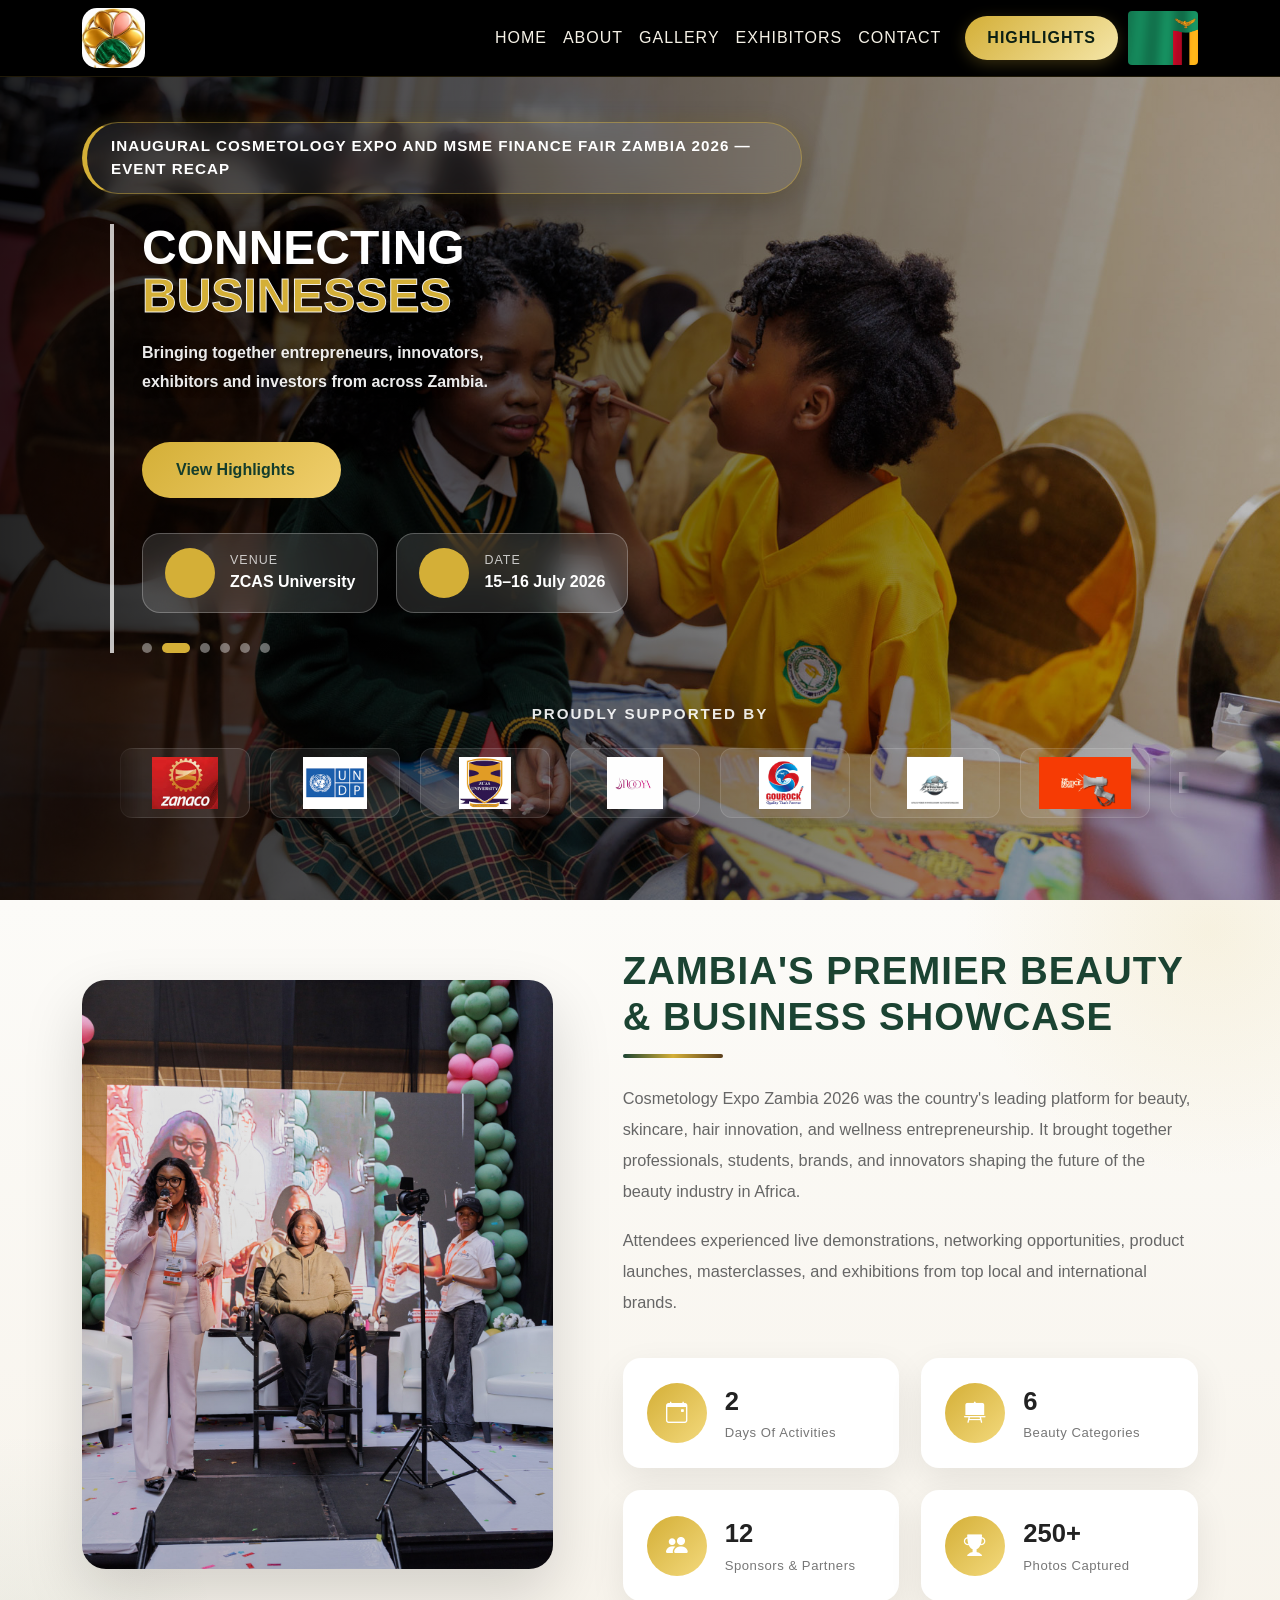
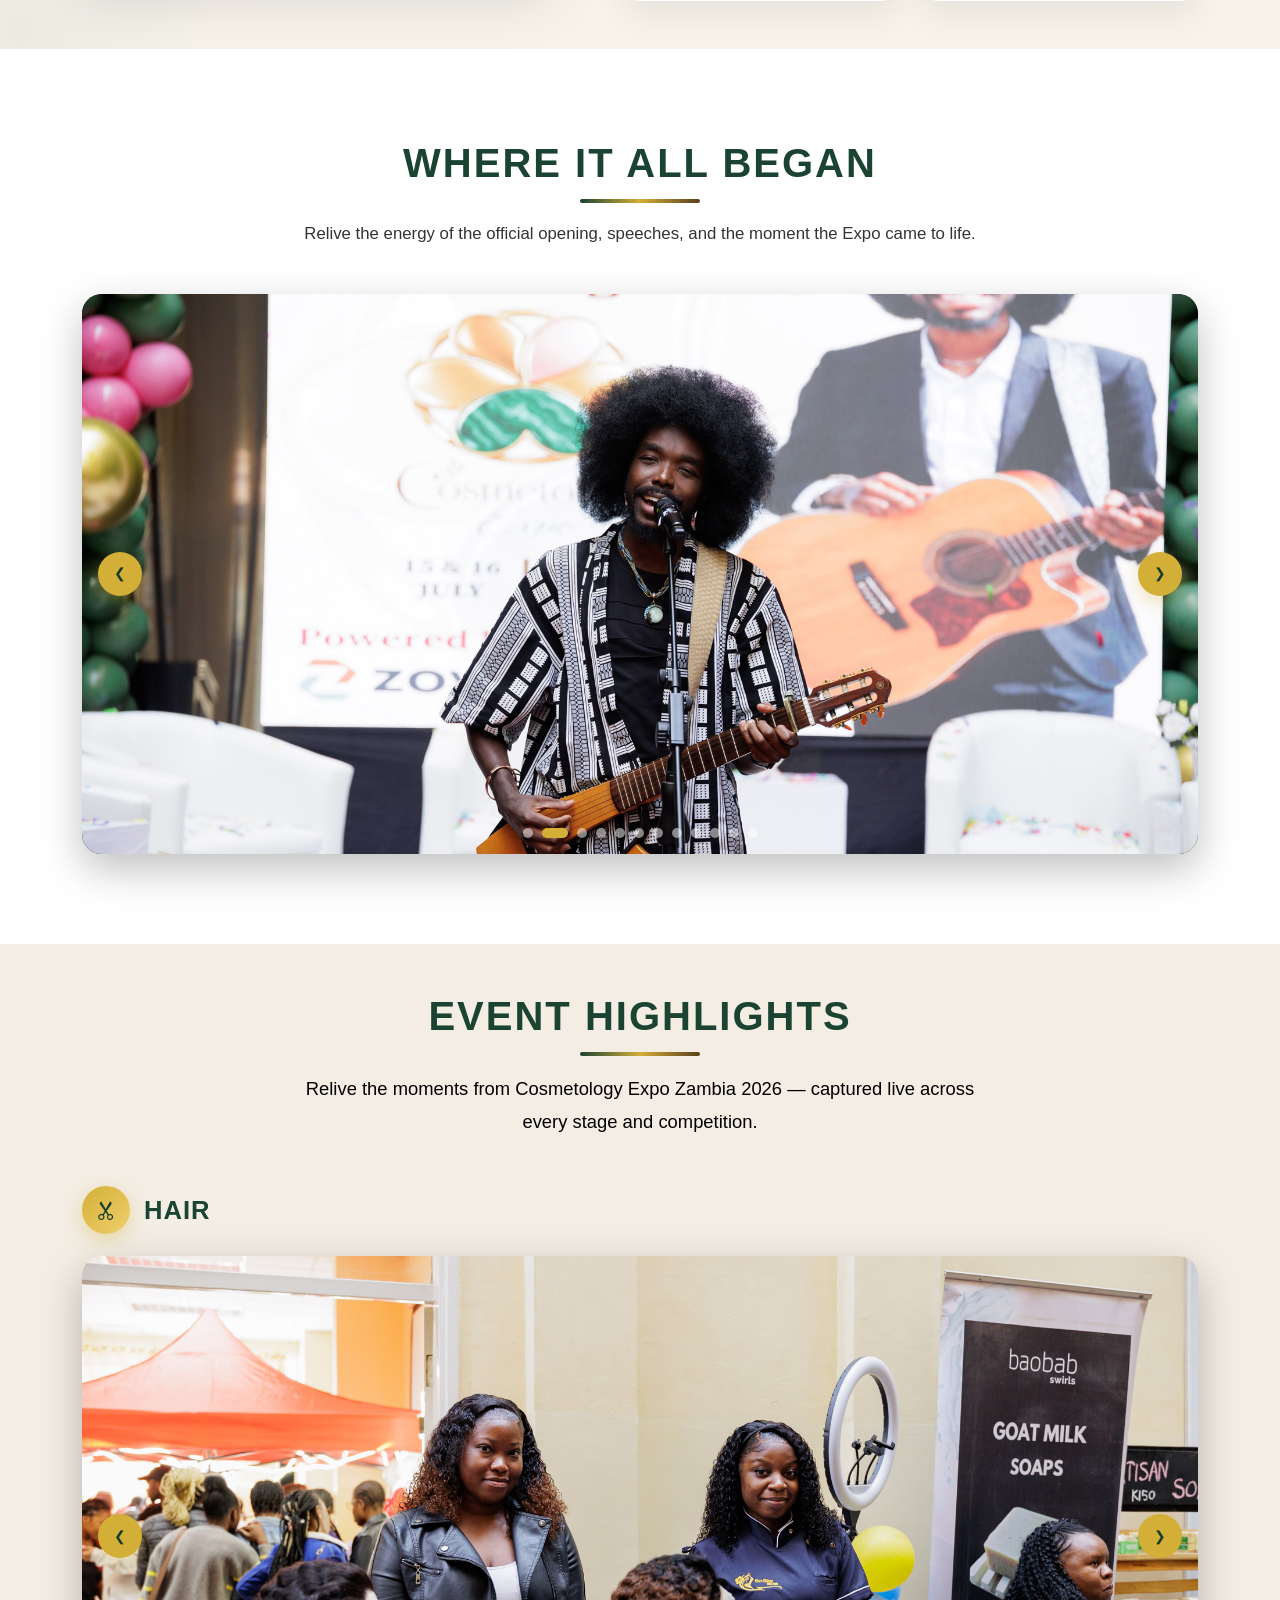
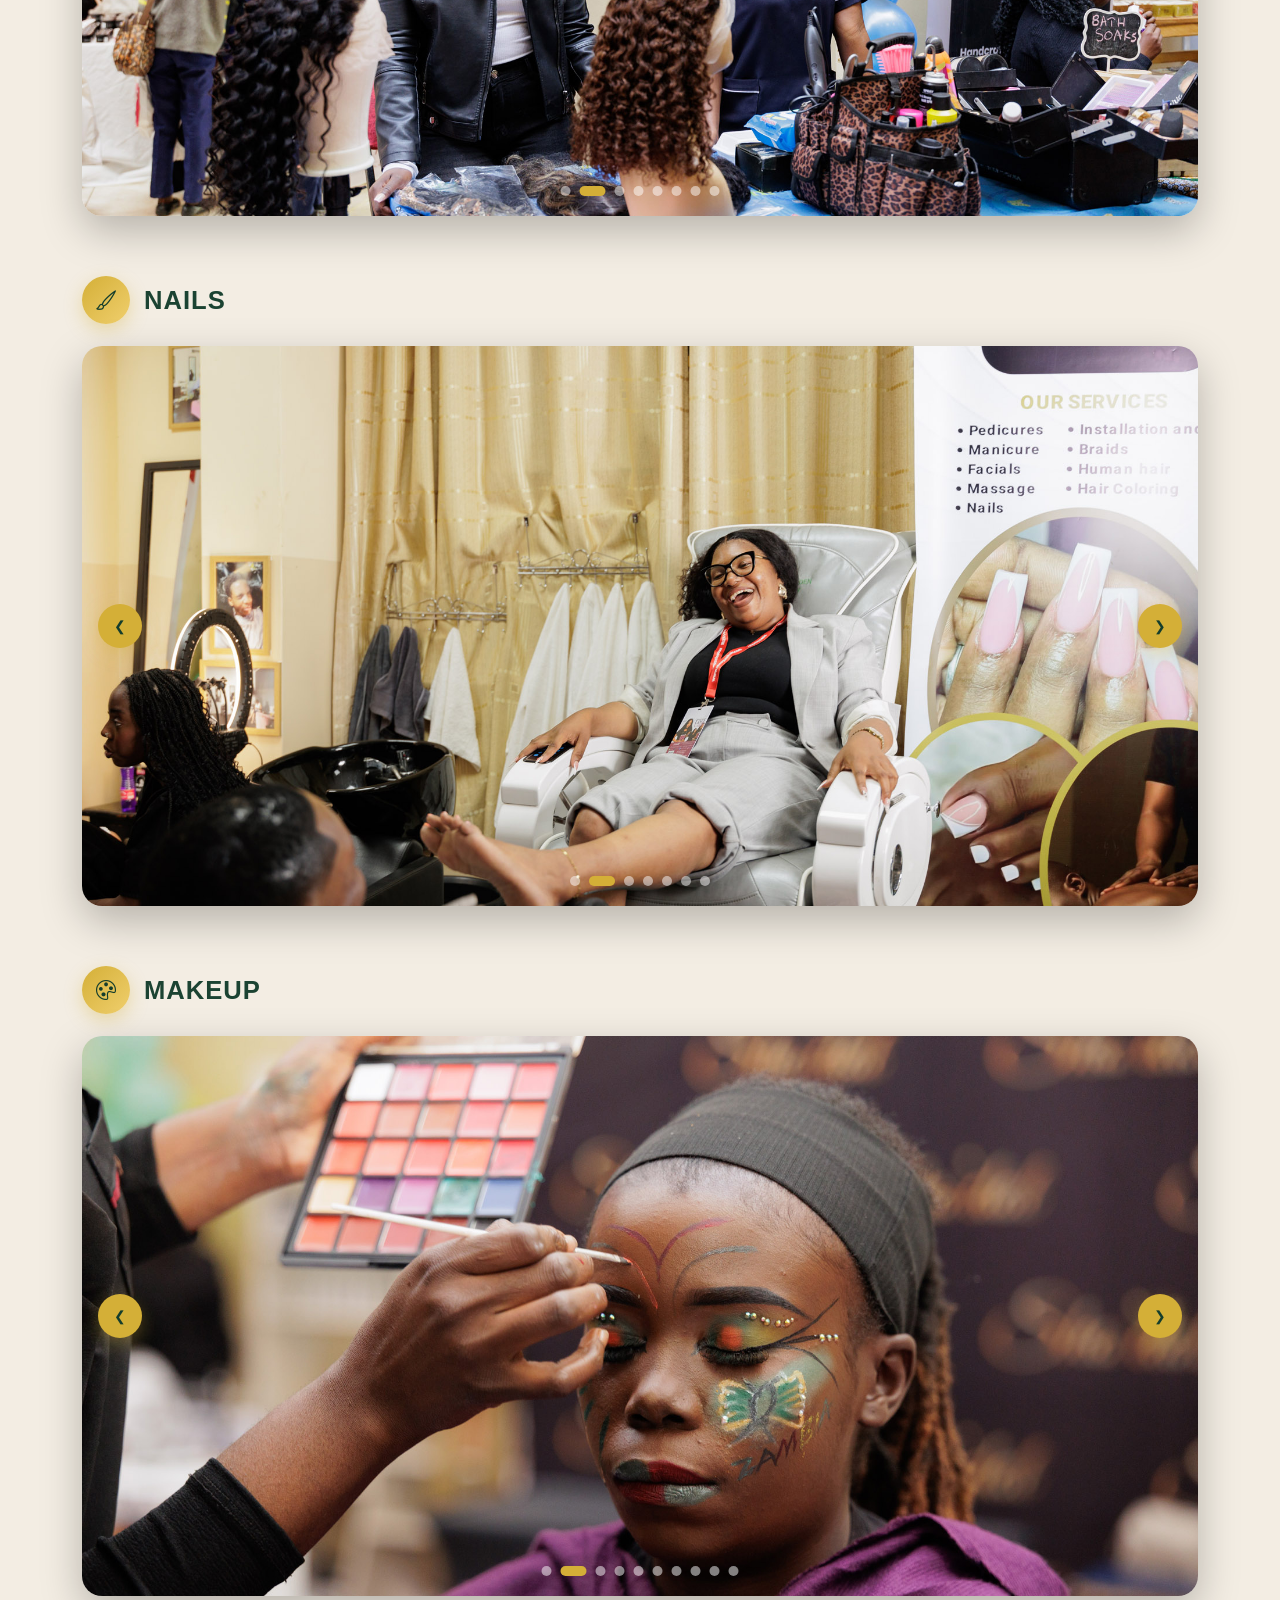
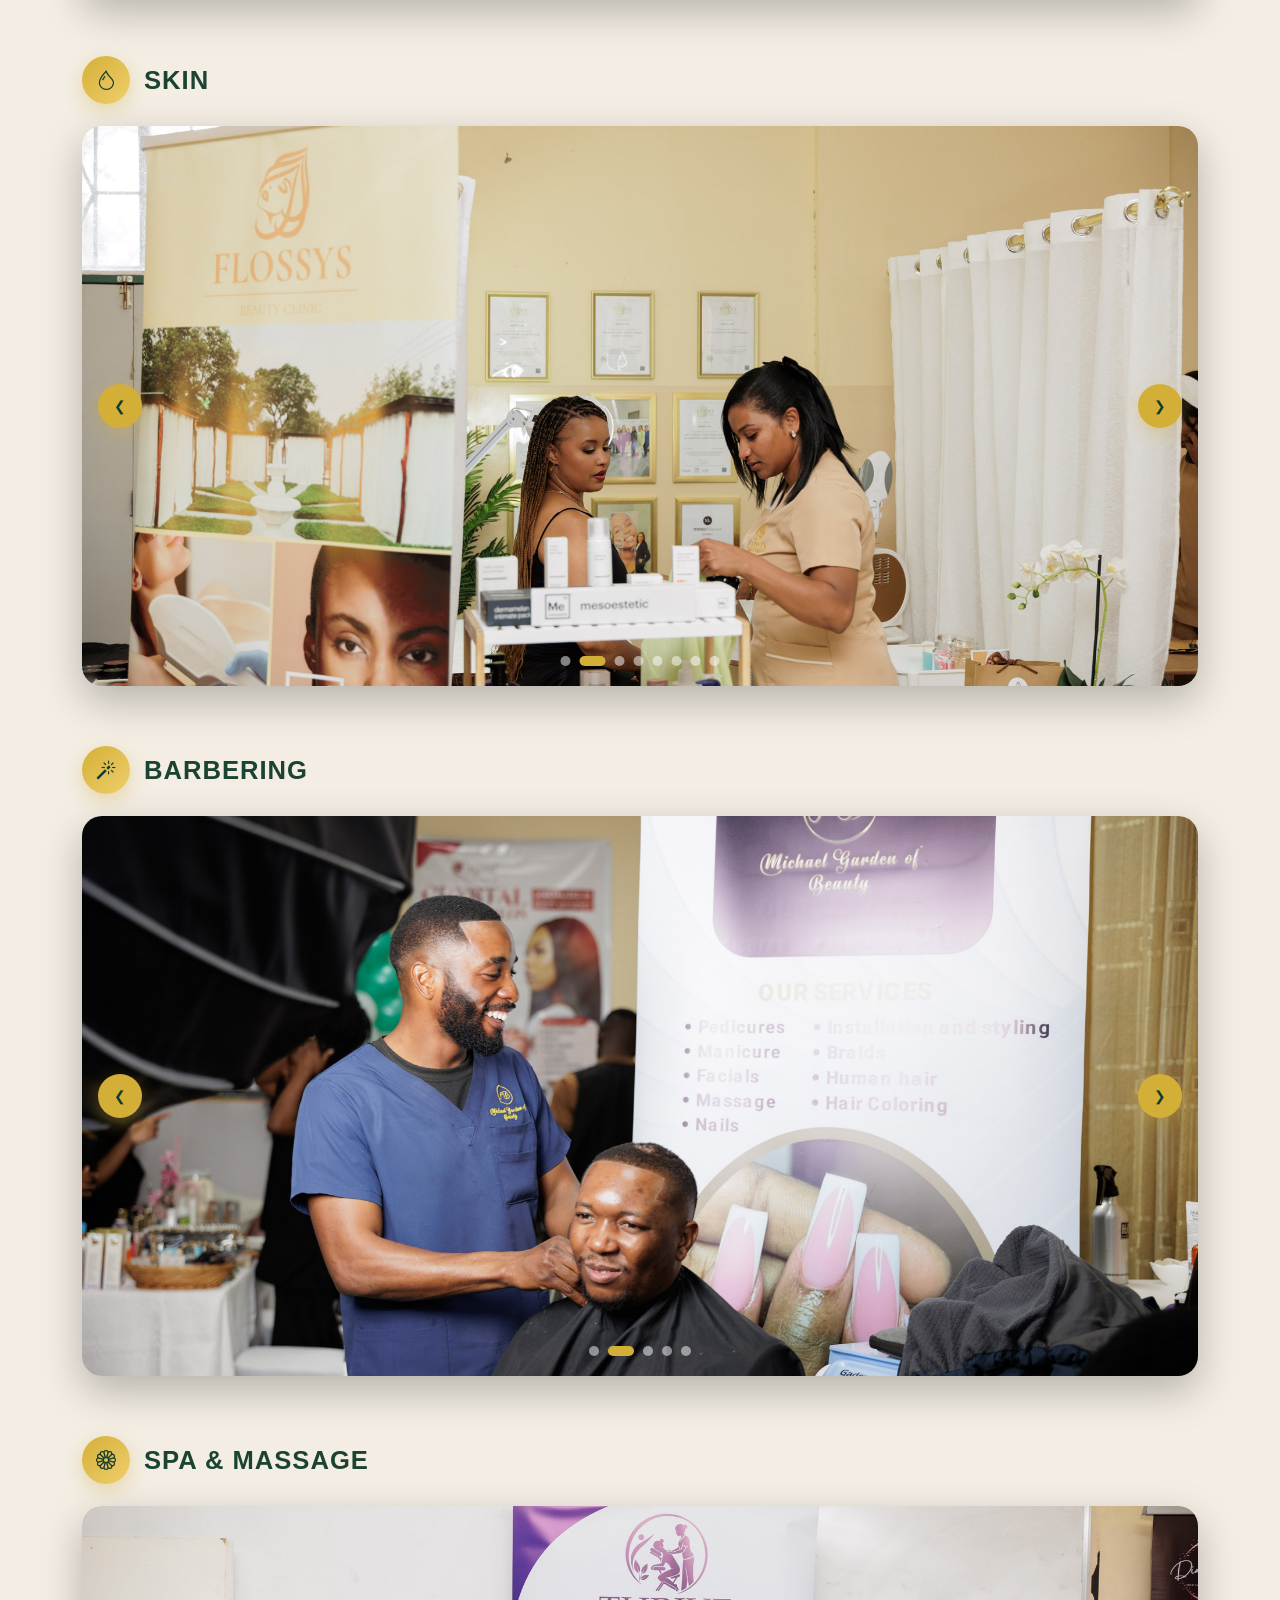
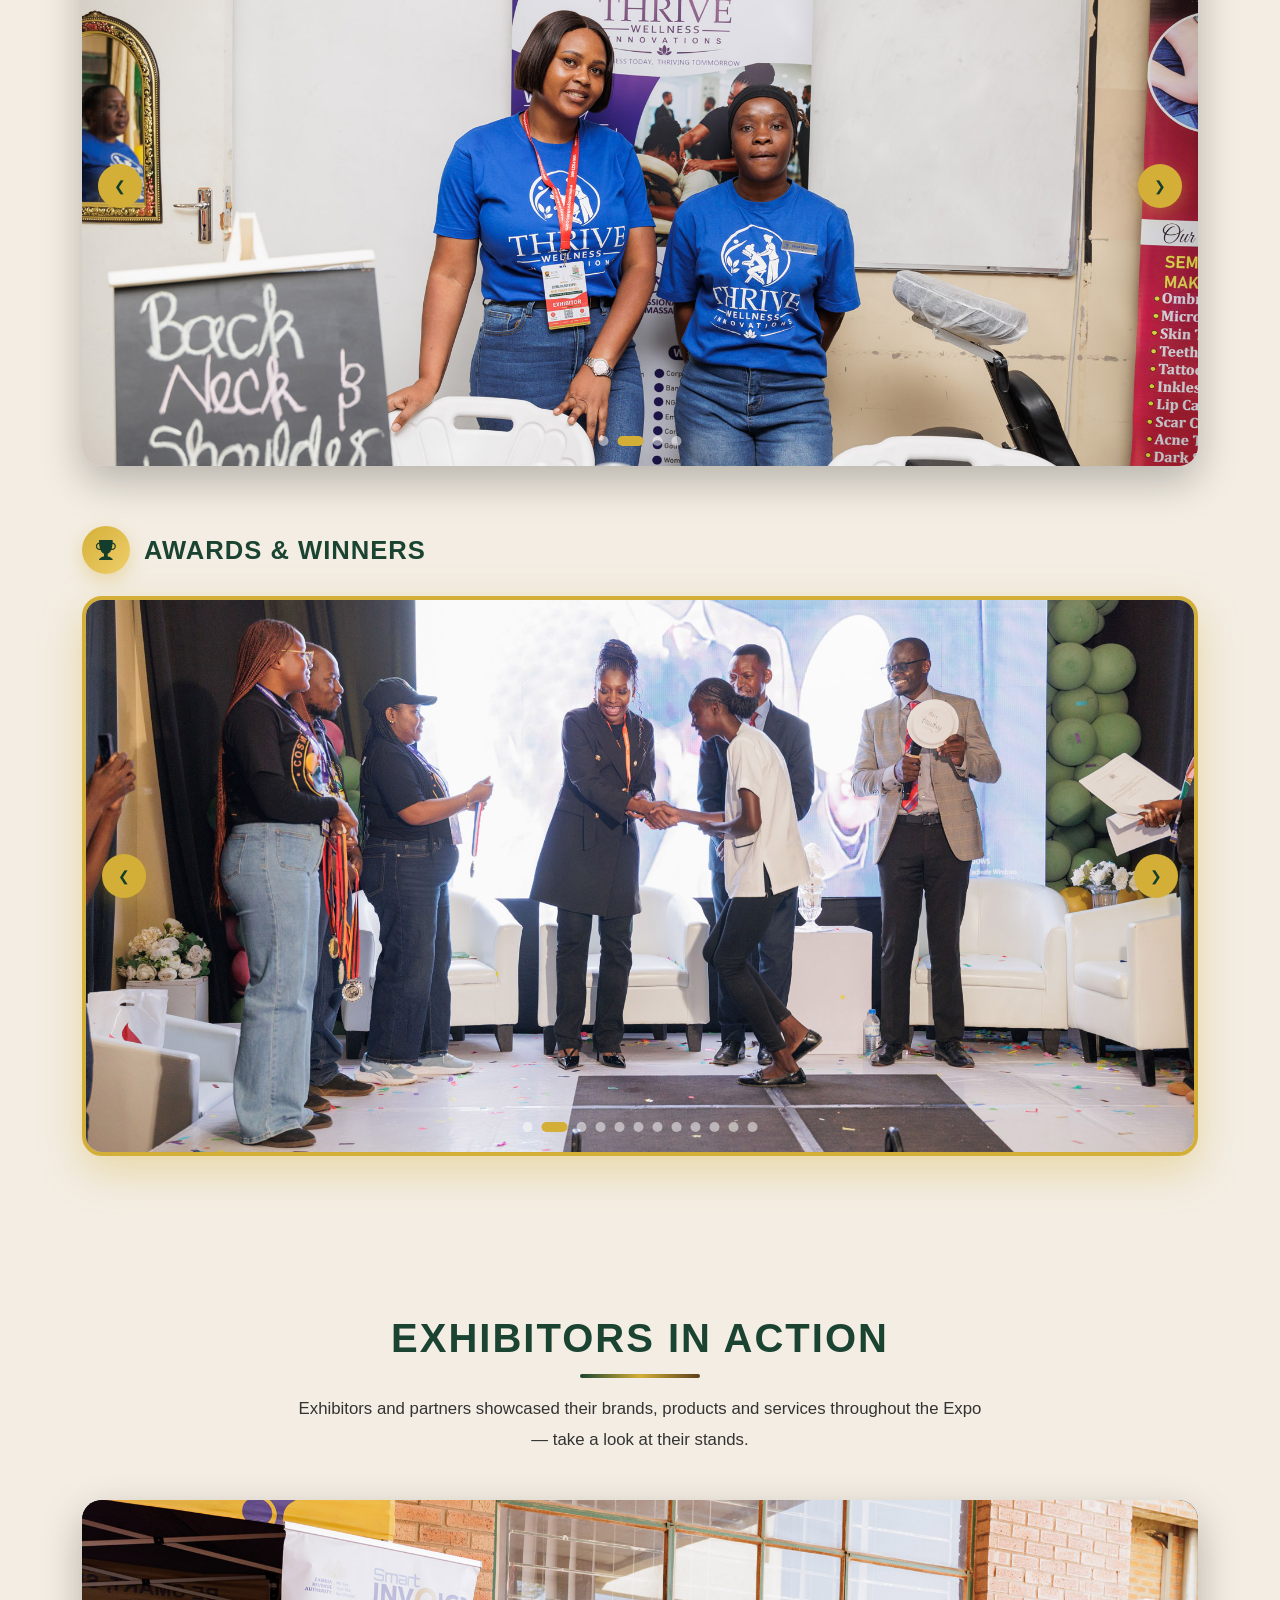
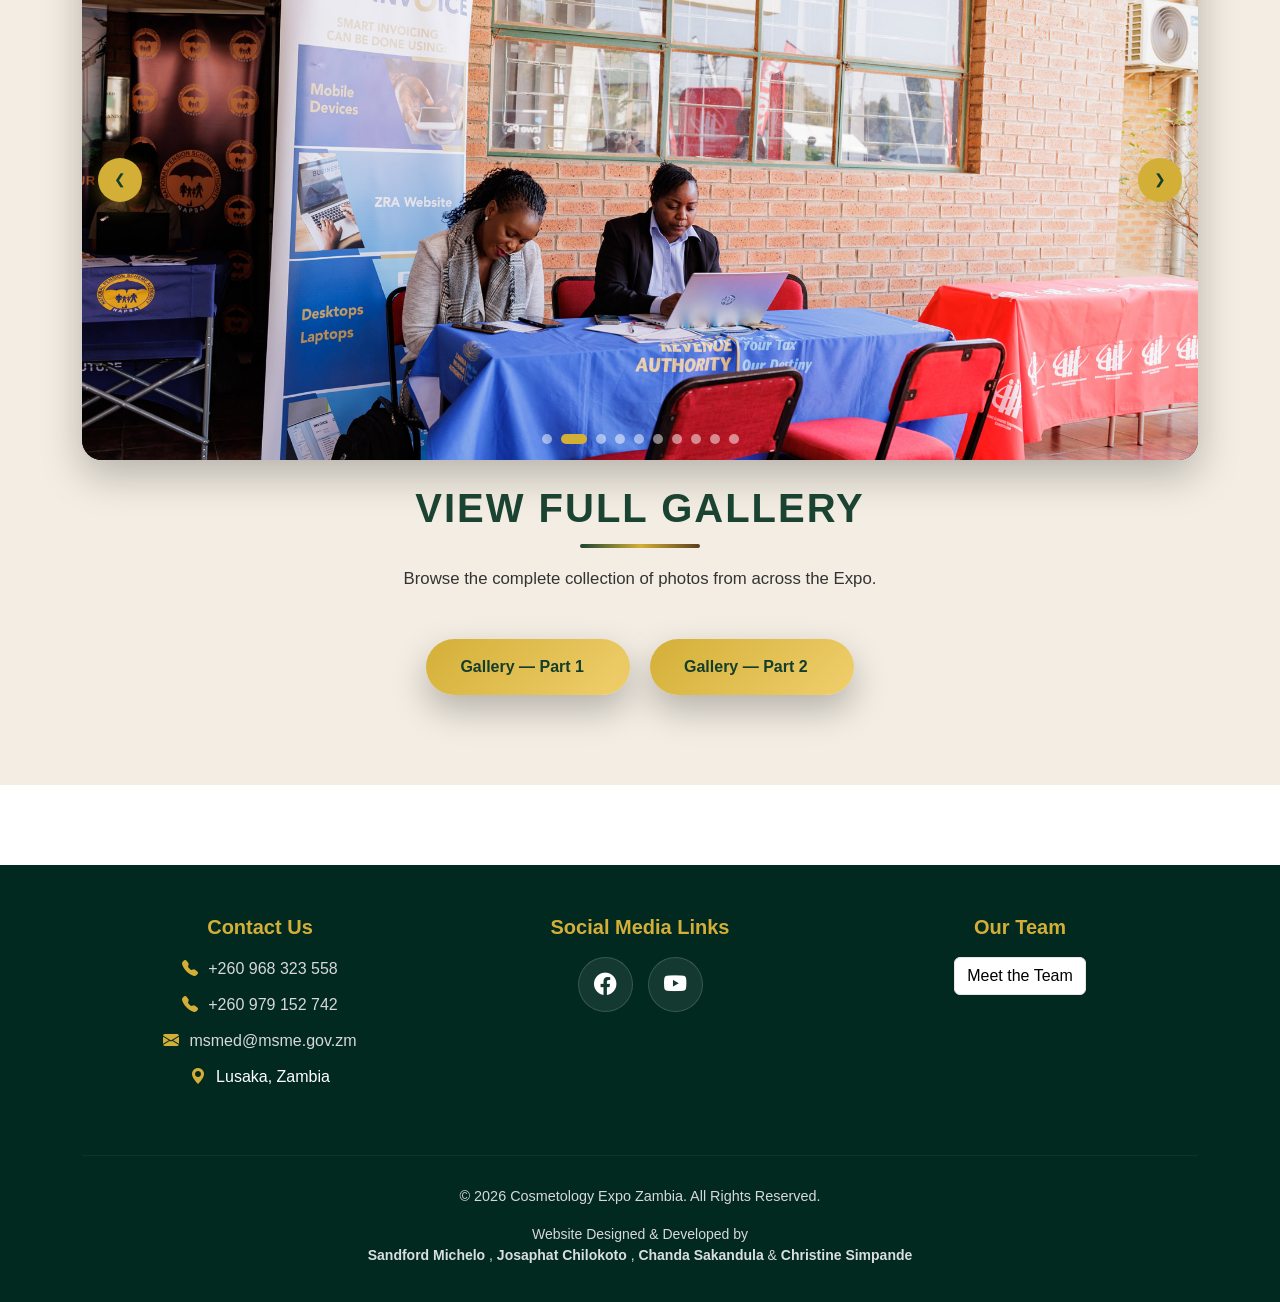
==== commit 35fbc099: "Initial commit" ====
--- a/index.html
+++ b/index.html
@@ -19,7 +19,6 @@
     />
     <link rel="stylesheet" href="style.css" />
     <link rel="stylesheet" href="footer.css" />
-    
   </head>
   <body>
     <!-- NAVBAR -->
@@ -215,6 +214,38 @@
                   <img src="images/bidata.png" alt="BiData Limited" />
                 </a>
 
+                <a
+                  href="https://www.zra.org.zm/"
+                  target="_blank"
+                  class="hero-sponsor"
+                >
+                  <img src="images/zra.webp" alt="ZRA" />
+                </a>
+
+                <a
+                  href="https://www.mtn.zm/"
+                  target="_blank"
+                  class="hero-sponsor"
+                >
+                  <img src="images/mtn.jpg" alt="MTN Zambia" />
+                </a>
+
+                <a
+                  href="https://www.dimdgroup.com/"
+                  target="_blank"
+                  class="hero-sponsor"
+                >
+                  <img src="images/dimd.jpeg" alt="DIMD" />
+                </a>
+                <a
+                  href="https://www.napsa.co.zm/"
+                  target="_blank"
+                  class="hero-sponsor"
+                >
+                  <img src="images/napsa.png" alt="NAPSA" />
+                </a>
+
+
                 <!-- ===== DUPLICATE FOR SMOOTH LOOP ===== -->
 
                 <a
@@ -283,6 +314,37 @@
                 >
                   <img src="images/bidata.png" alt="BiData Limited" />
                 </a>
+
+                <a
+                  href="https://www.zra.org.zm/"
+                  target="_blank"
+                  class="hero-sponsor"
+                >
+                  <img src="images/zra.webp" alt="ZRA" />
+                </a>
+
+                <a
+                  href="https://www.mtn.zm/"
+                  target="_blank"
+                  class="hero-sponsor"
+                >
+                  <img src="images/mtn.jpg" alt="MTN Zambia" />
+                </a>
+                <a
+                  href="https://www.dimdgroup.com/"
+                  target="_blank"
+                  class="hero-sponsor"
+                >
+                  <img src="images/dimd.jpeg" alt="DIMD" />
+                </a>
+                <a
+                  href="https://WWW.napsa.co.zm"
+                  target="_blank"
+                  class="hero-sponsor"
+                >
+                  <img src="images/napsa.jpg" alt="NAPSA" />
+                </a>
+
               </div>
             </div>
           </div>
@@ -299,7 +361,6 @@
               <div class="about-bg-layer active" id="aboutBgLayer1"></div>
               <div class="about-bg-layer" id="aboutBgLayer2"></div>
             </div>
-            
           </div>
 
           <div class="about-content">
@@ -341,7 +402,7 @@
               <div class="about-stat">
                 <i class="bi bi-people-fill"></i>
                 <div>
-                  <strong data-count="8" data-suffix="">0</strong>
+                  <strong data-count="12" data-suffix="">0</strong>
                   <span>Sponsors &amp; Partners</span>
                 </div>
               </div>
@@ -1040,16 +1101,16 @@
             <div class="slider-slide">
               <img src="images/sponsors (6).jpg" alt="Exhibitor stand 6" />
             </div>
-              <div class="slider-slide">
+            <div class="slider-slide">
               <img src="images/sponsors (7).jpg" alt="Exhibitor stand 7" />
             </div>
-              <div class="slider-slide">
+            <div class="slider-slide">
               <img src="images/sponsors (8).jpg" alt="Exhibitor stand 8" />
             </div>
-              <div class="slider-slide">
+            <div class="slider-slide">
               <img src="images/sponsors (9).jpg" alt="Exhibitor stand 9" />
             </div>
-              <div class="slider-slide">
+            <div class="slider-slide">
               <img src="images/sponsors (10).jpg" alt="Exhibitor stand 10" />
             </div>
           </div>
@@ -1062,7 +1123,7 @@
           <div class="slider-dots"></div>
         </div>
       </div>
-      
+
       <div class="container text-center mt-4">
         <div class="section-heading">
           <h2>View Full Gallery</h2>
@@ -1089,7 +1150,6 @@
           </a>
         </div>
       </div>
-
     </section>
     <!-- FOOTER -->
 
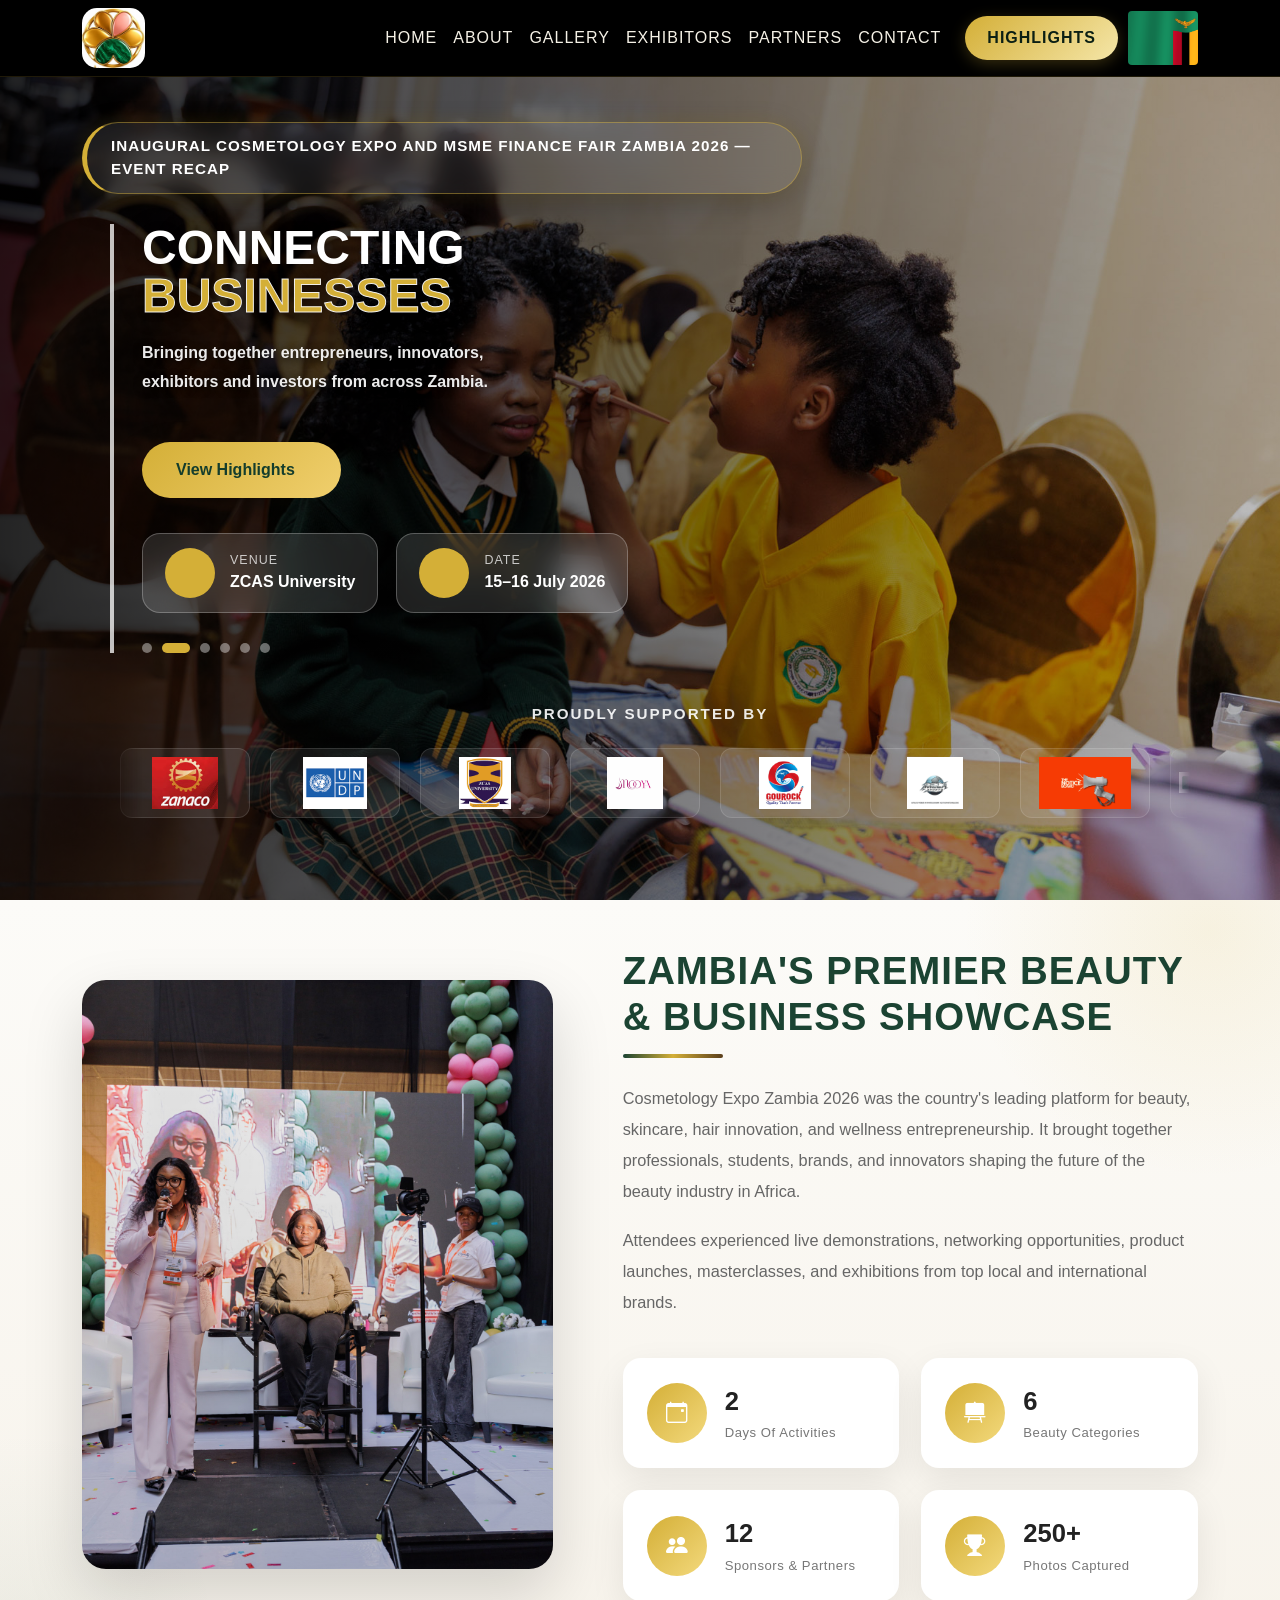
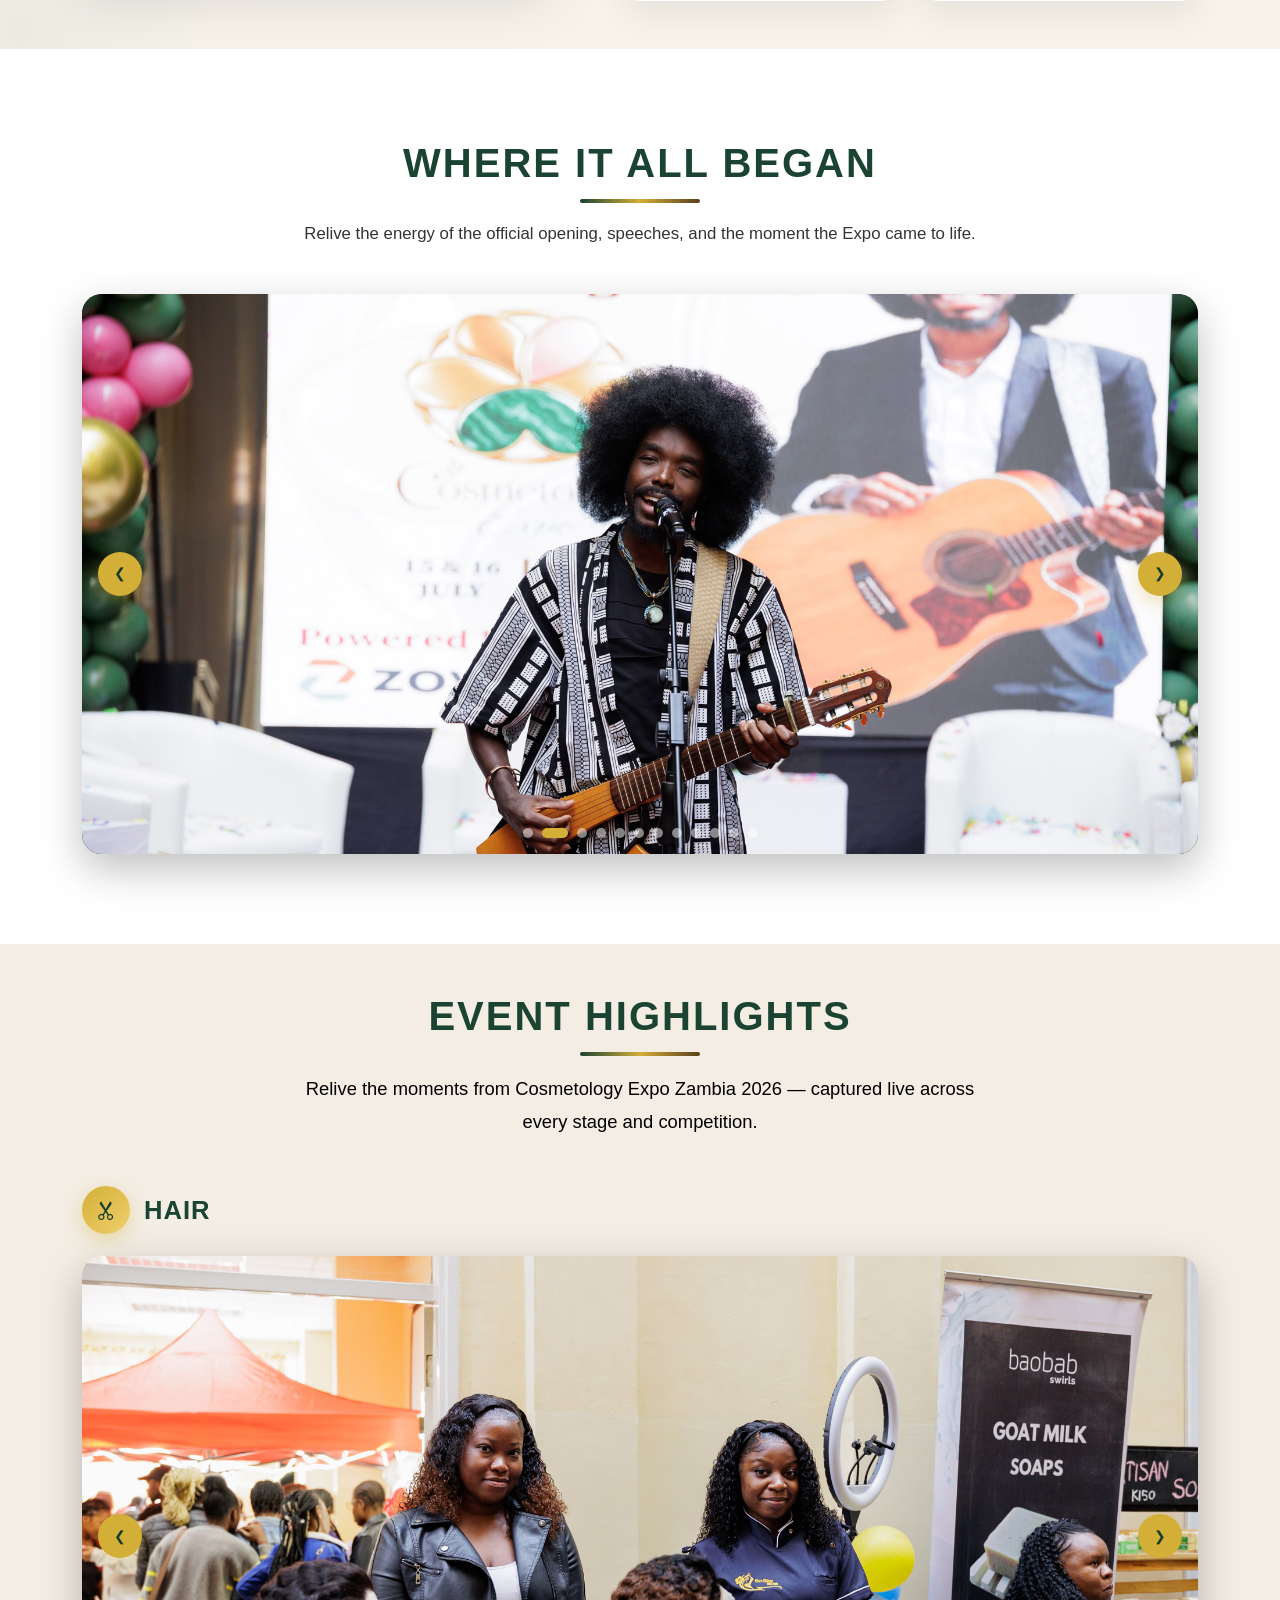
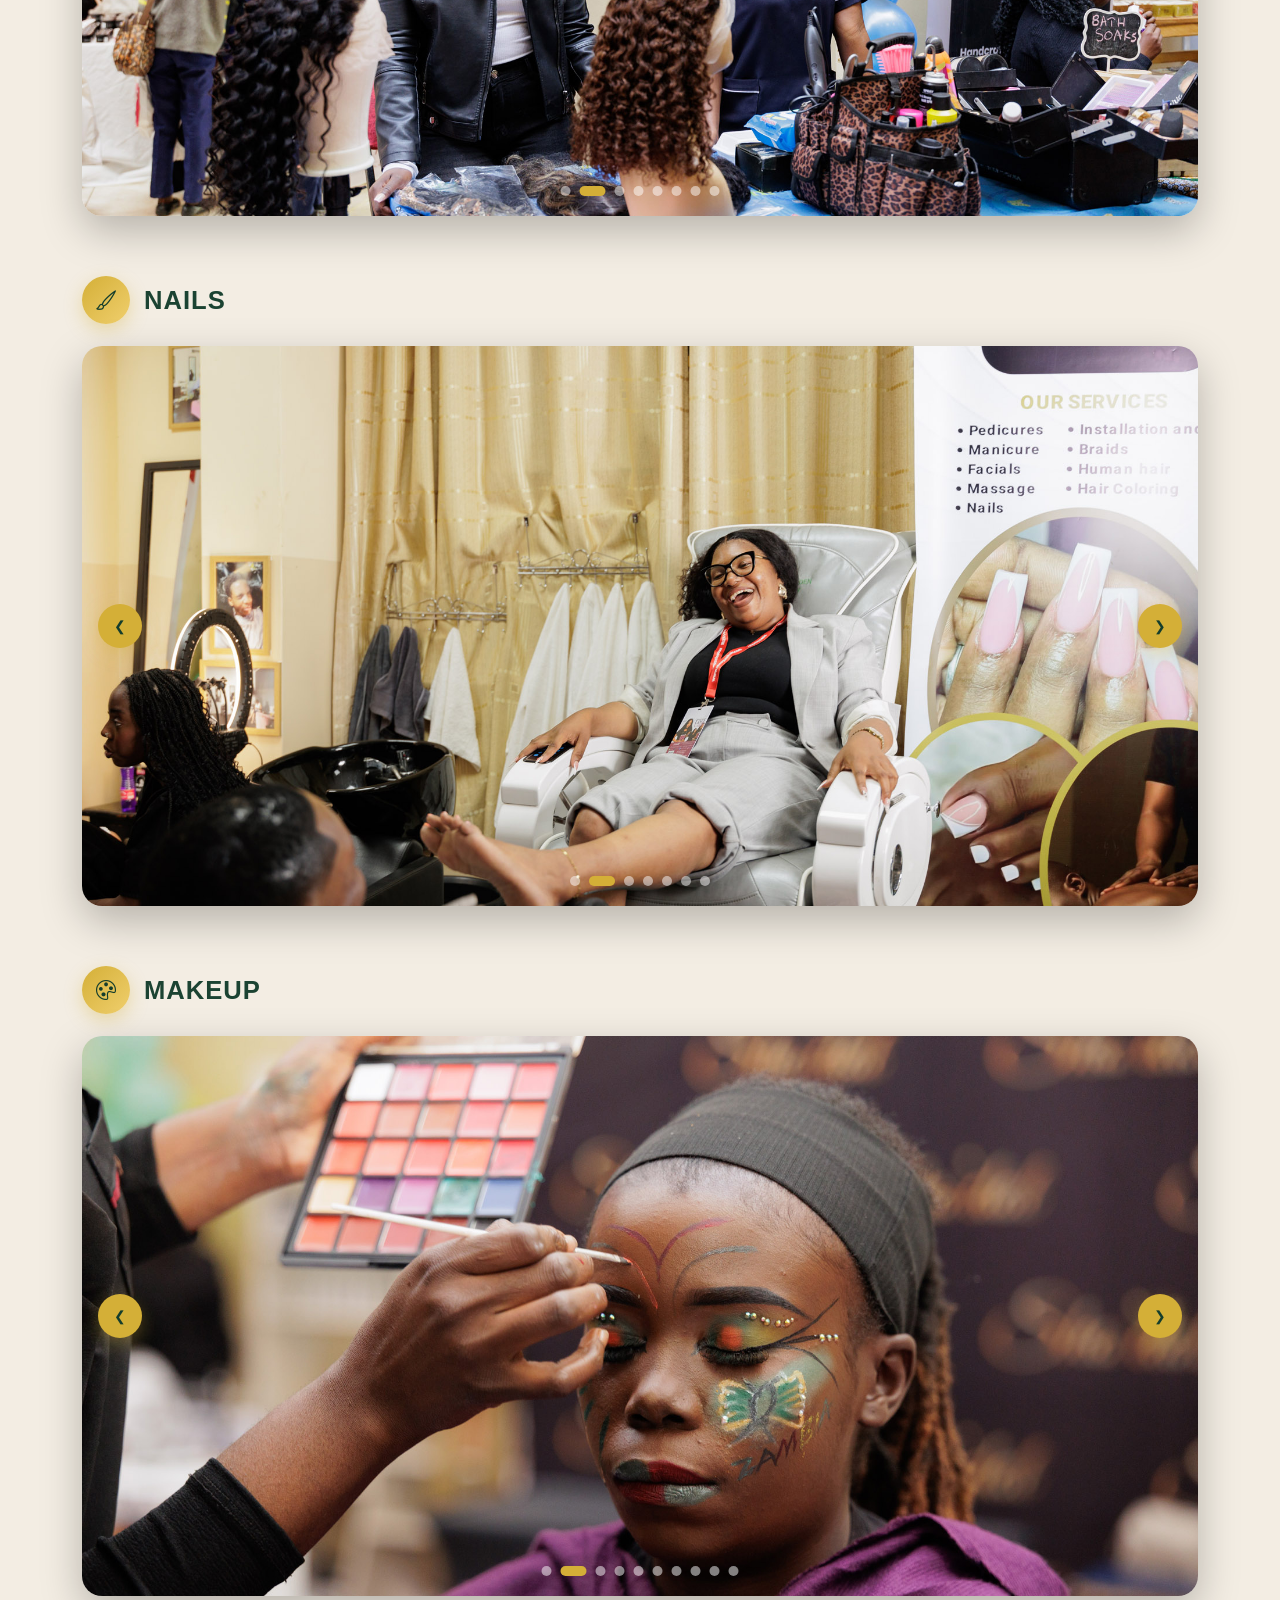
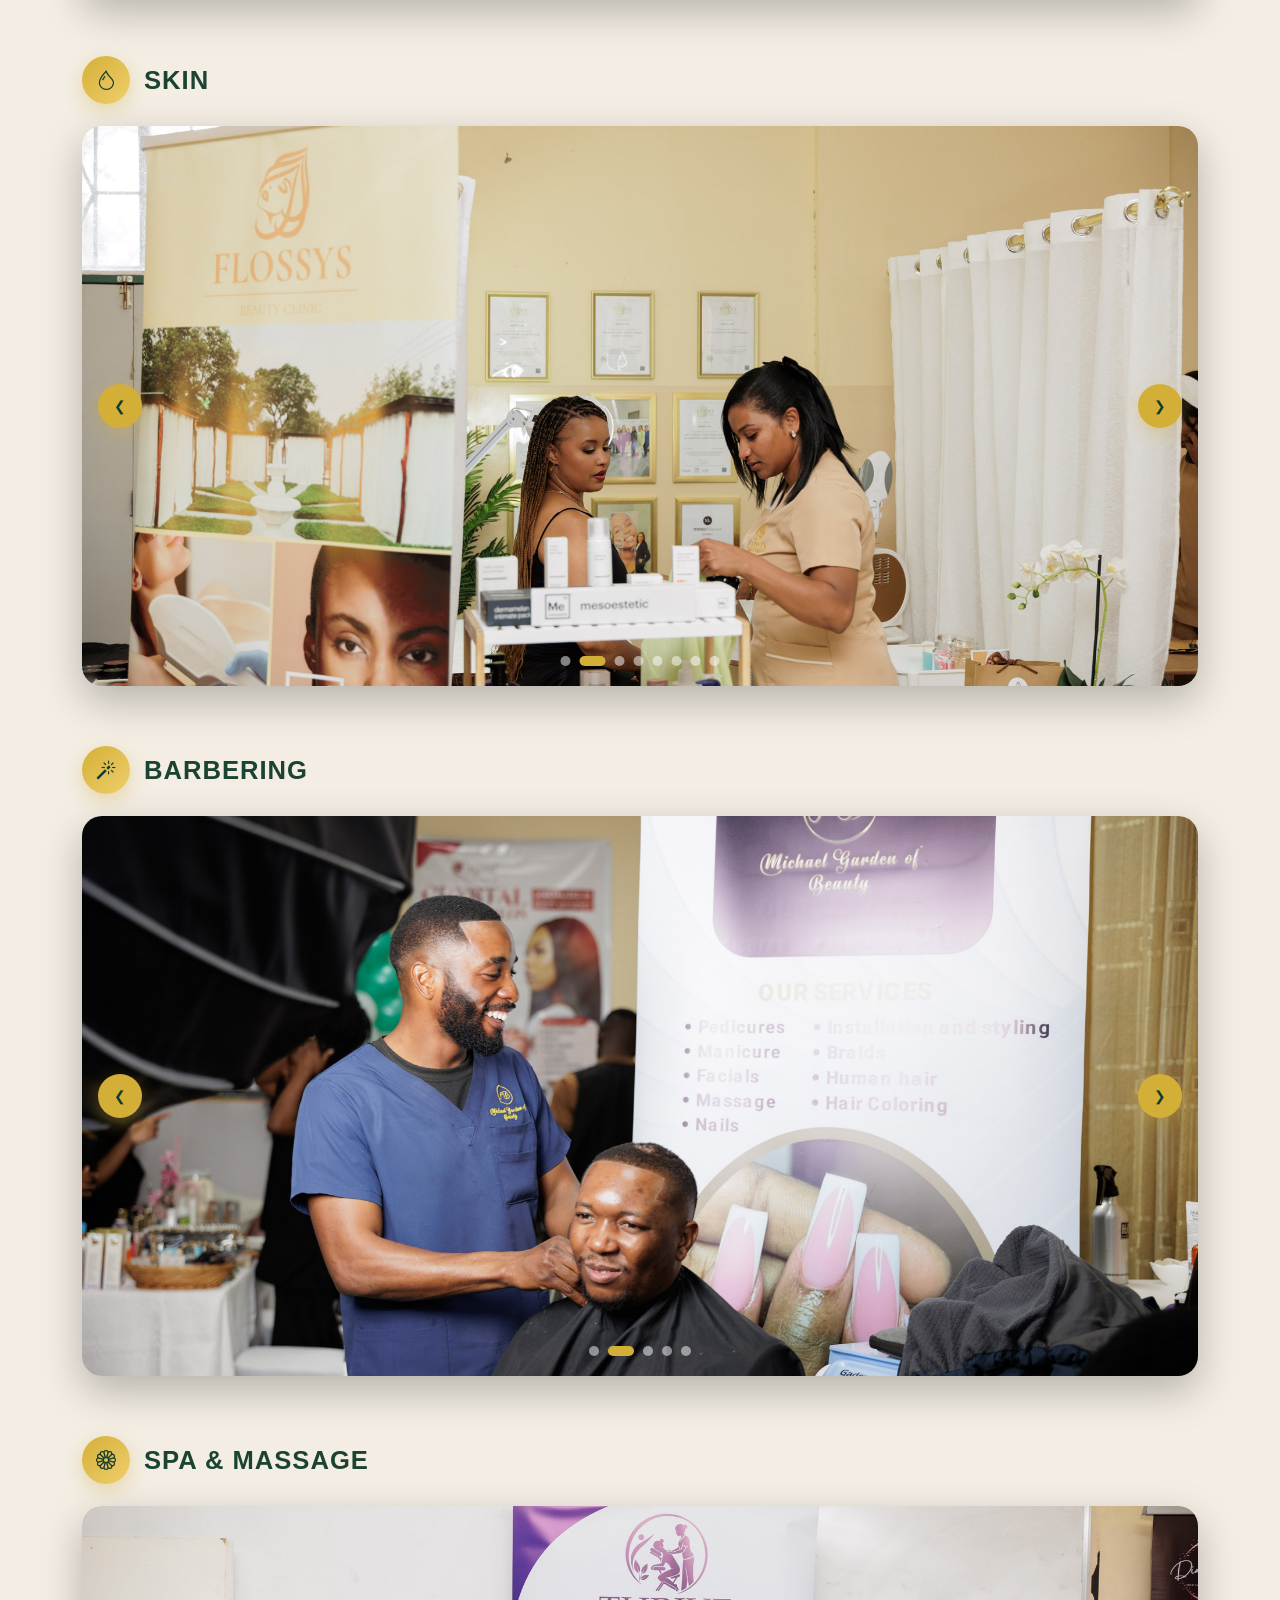
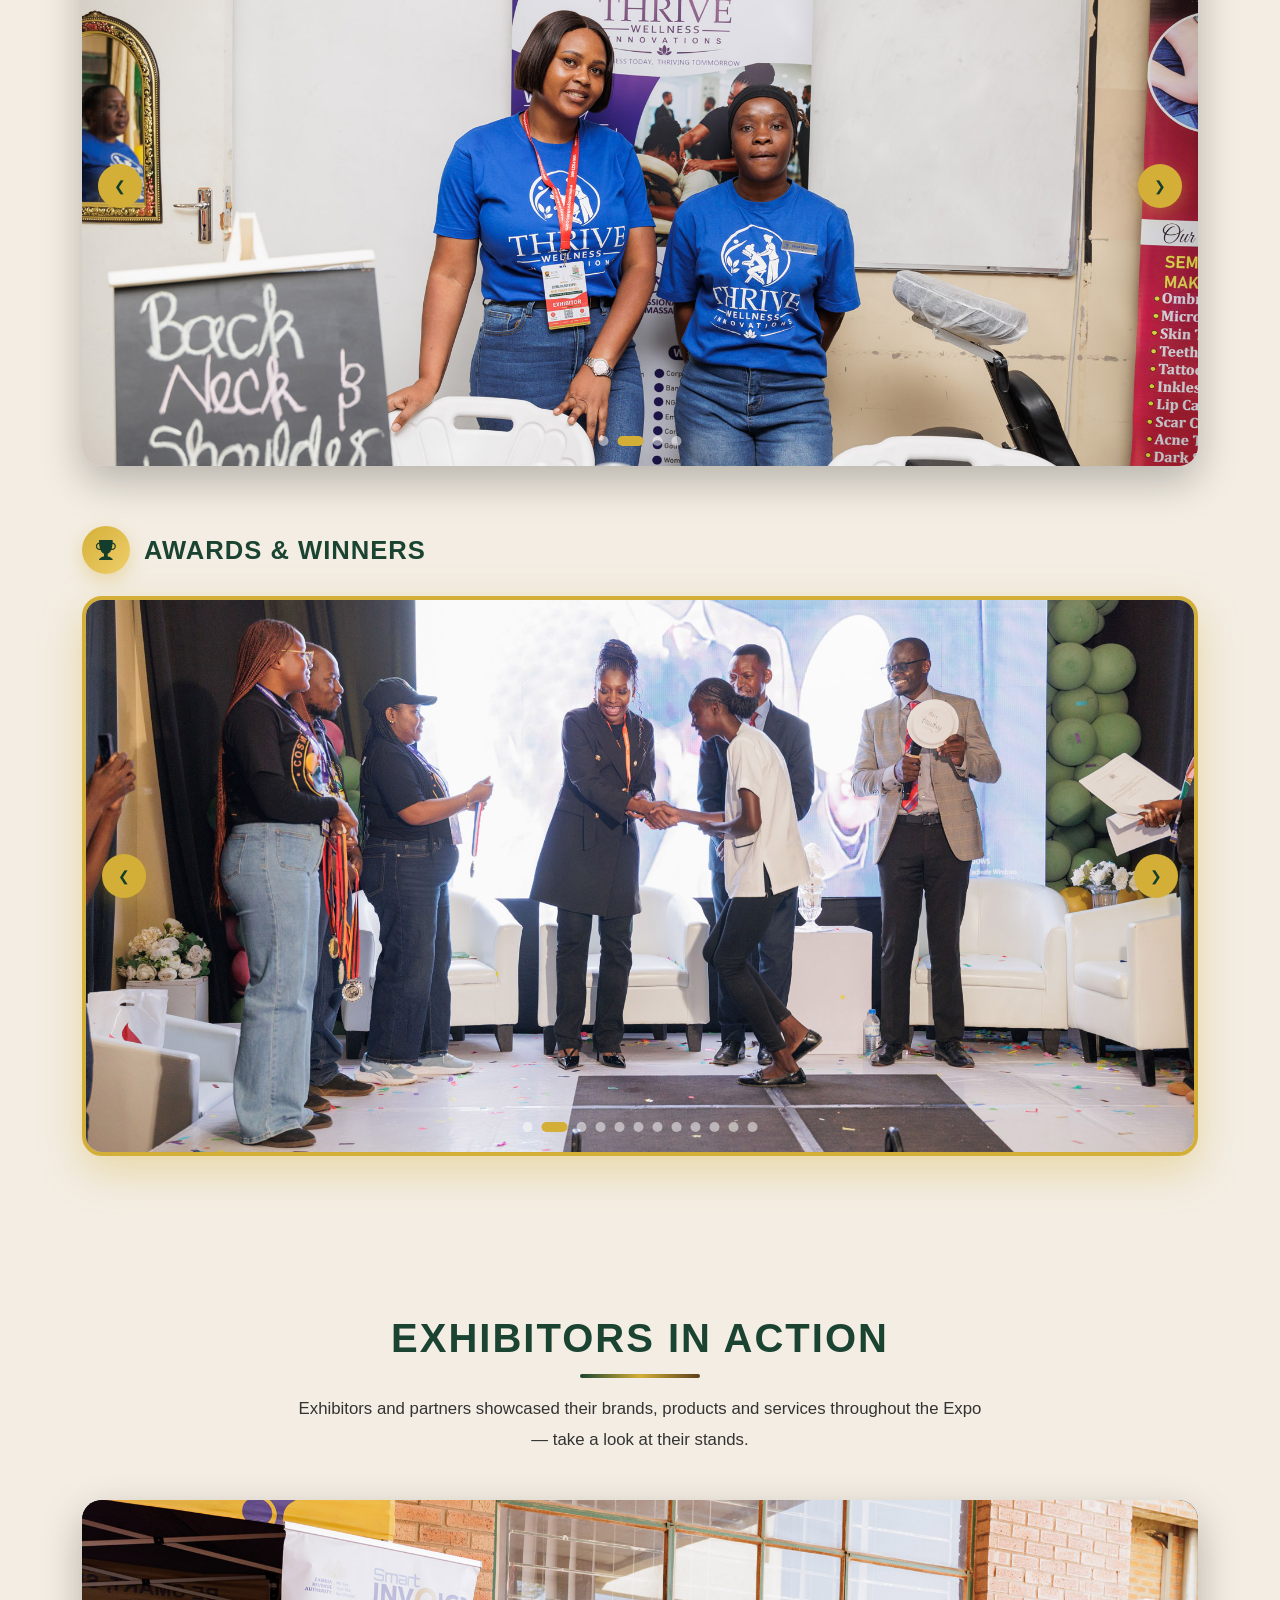
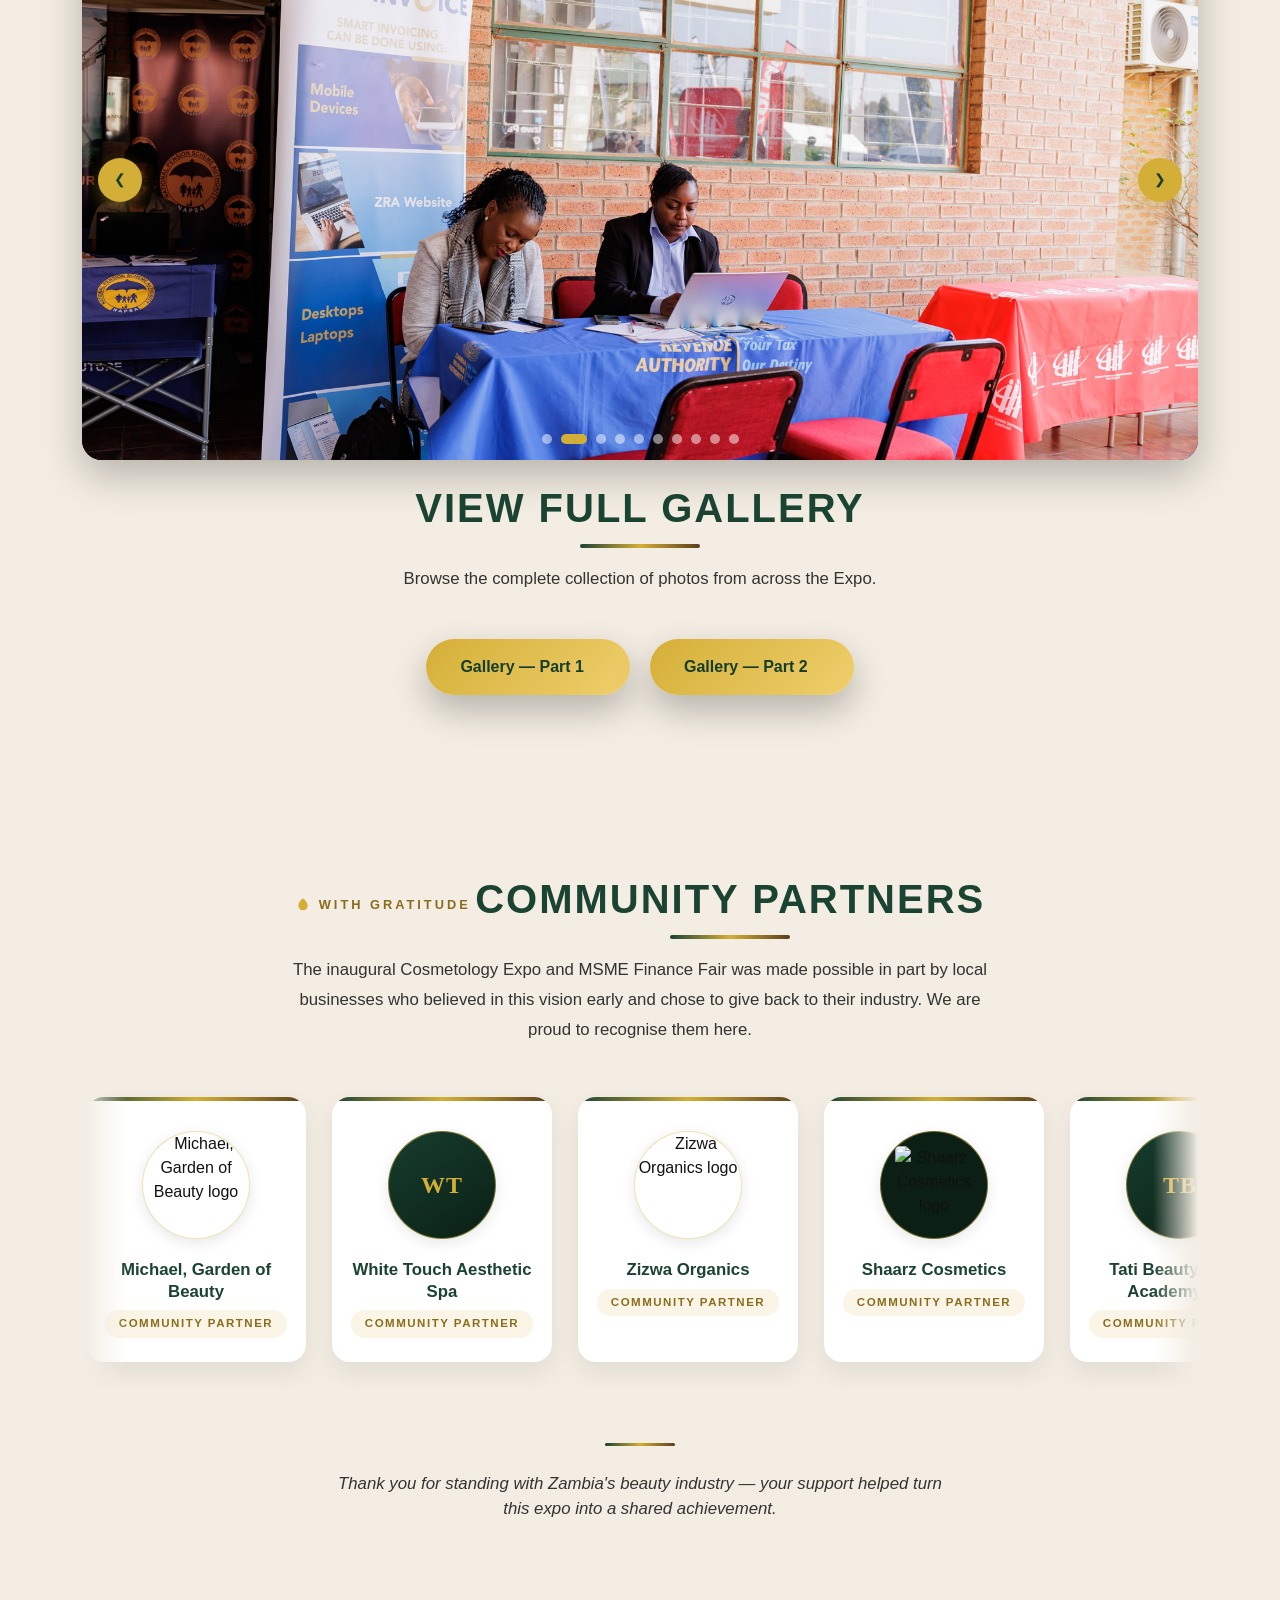
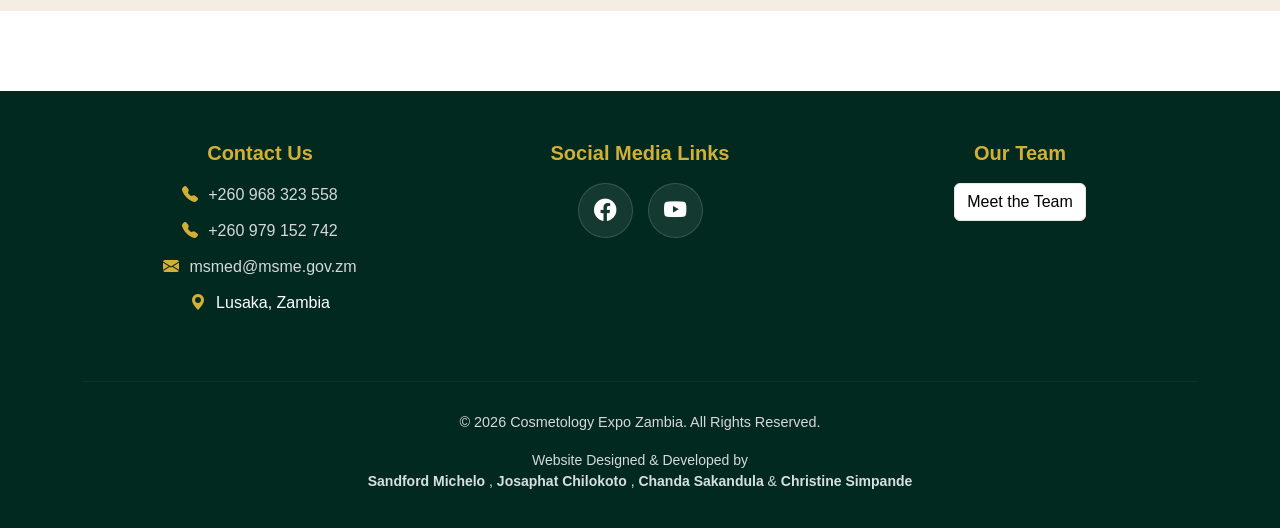
==== commit 21a3078e: "Add files via upload" ====
--- a/index.html
+++ b/index.html
@@ -65,6 +65,10 @@
             </li>
 
             <li class="nav-item">
+              <a class="nav-link" href="#community-partners">PARTNERS</a>
+            </li>
+
+            <li class="nav-item">
               <a class="nav-link" href="#contact">CONTACT</a>
             </li>
           </ul>
@@ -1151,6 +1155,220 @@
         </div>
       </div>
     </section>
+    <!-- ============================================
+         COMMUNITY PARTNERS SECTION
+         ============================================ -->
+    <section id="community-partners" class="content-section community-partners">
+      <div class="container">
+        <div class="section-heading community-heading">
+          <span class="community-eyebrow">
+            <svg class="eyebrow-leaf" viewBox="0 0 24 24" aria-hidden="true">
+              <path
+                d="M12 2c-4 3-7 7-7 11a7 7 0 0 0 14 0c0-4-3-8-7-11z"
+              />
+            </svg>
+            With Gratitude
+          </span>
+
+          <h2>Community Partners</h2>
+
+          <p>
+            The inaugural Cosmetology Expo and MSME Finance Fair was made
+            possible in part by local businesses who believed in this vision
+            early and chose to give back to their industry. We are proud to
+            recognise them here.
+          </p>
+        </div>
+
+        <div class="partner-slider" id="partnerSlider">
+          <div class="partner-track" id="partnerTrack">
+            <!-- ===== SET 1 ===== -->
+            <div class="partner-card">
+              <div class="partner-logo">
+                <img src="images/Michael_Garden_of_Beauty.jpg" alt="Michael, Garden of Beauty logo" loading="lazy" />
+              </div>
+              <h3 class="partner-name">Michael, Garden of Beauty</h3>
+              <span class="partner-tag">Community Partner</span>
+            </div>
+
+            <div class="partner-card">
+              <div class="partner-logo partner-monogram">
+                <span>WT</span>
+              </div>
+              <h3 class="partner-name">White Touch Aesthetic Spa</h3>
+              <span class="partner-tag">Community Partner</span>
+            </div>
+
+            <div class="partner-card">
+              <div class="partner-logo">
+                <img src="images/ZizwaOrganics.jpg" alt="Zizwa Organics logo" loading="lazy" />
+              </div>
+              <h3 class="partner-name">Zizwa Organics</h3>
+              <span class="partner-tag">Community Partner</span>
+            </div>
+
+            <div class="partner-card">
+              <div class="partner-logo partner-logo--dark">
+                <img src="images/Shaarz_Cosmetics.jpg" alt="Shaarz Cosmetics logo" loading="lazy" />
+              </div>
+              <h3 class="partner-name">Shaarz Cosmetics</h3>
+              <span class="partner-tag">Community Partner</span>
+            </div>
+
+            <div class="partner-card">
+              <div class="partner-logo partner-monogram">
+                <span>TB</span>
+              </div>
+              <h3 class="partner-name">Tati Beauty Spa &amp; Academy Ltd</h3>
+              <span class="partner-tag">Community Partner</span>
+            </div>
+
+            <div class="partner-card">
+              <div class="partner-logo">
+                <img src="images/ZOYK.jpg" alt="Zoyk logo" loading="lazy" />
+              </div>
+              <h3 class="partner-name">Zoyk</h3>
+              <span class="partner-tag">Community Partner</span>
+            </div>
+
+            <div class="partner-card">
+              <div class="partner-logo partner-logo--dark">
+                <img src="images/FKM_Hairdressing.jpg" alt="FKM Hairdressing logo" loading="lazy" />
+              </div>
+              <h3 class="partner-name">FKM Hairdressing</h3>
+              <span class="partner-tag">Community Partner</span>
+            </div>
+
+            <div class="partner-card">
+              <div class="partner-logo partner-logo--dark">
+                <img src="images/Equal_Browz.jpg" alt="Equal Browz logo" loading="lazy" />
+              </div>
+              <h3 class="partner-name">Equal Browz</h3>
+              <span class="partner-tag">Community Partner</span>
+            </div>
+
+            <div class="partner-card">
+              <div class="partner-logo partner-logo--dark">
+                <img src="images/Tinted_cosmetics.jpg" alt="Tinted Cosmetics logo" loading="lazy" />
+              </div>
+              <h3 class="partner-name">Tinted Cosmetics</h3>
+              <span class="partner-tag">Community Partner</span>
+            </div>
+
+            <div class="partner-card">
+              <div class="partner-logo partner-monogram">
+                <span>GK</span>
+              </div>
+              <h3 class="partner-name">Glam Kay Beauty Salon</h3>
+              <span class="partner-tag">Community Partner</span>
+            </div>
+
+            <div class="partner-card">
+              <div class="partner-logo">
+                <img src="images/Pure_essence_Apothecary.jpg" alt="Pure Essence Apothecary logo" loading="lazy" />
+              </div>
+              <h3 class="partner-name">Pure Essence Apothecary</h3>
+              <span class="partner-tag">Community Partner</span>
+            </div>
+
+            <!-- ===== SET 2 (duplicate, hidden from assistive tech) ===== -->
+            <div class="partner-card" aria-hidden="true">
+              <div class="partner-logo">
+                <img src="images/Michael_Garden_of_Beauty.jpg" alt="" loading="lazy" />
+              </div>
+              <h3 class="partner-name">Michael, Garden of Beauty</h3>
+              <span class="partner-tag">Community Partner</span>
+            </div>
+
+            <div class="partner-card" aria-hidden="true">
+              <div class="partner-logo partner-monogram">
+                <span>WT</span>
+              </div>
+              <h3 class="partner-name">White Touch Aesthetic Spa</h3>
+              <span class="partner-tag">Community Partner</span>
+            </div>
+
+            <div class="partner-card" aria-hidden="true">
+              <div class="partner-logo">
+                <img src="images/ZizwaOrganics.jpg" alt="" loading="lazy" />
+              </div>
+              <h3 class="partner-name">Zizwa Organics</h3>
+              <span class="partner-tag">Community Partner</span>
+            </div>
+
+            <div class="partner-card" aria-hidden="true">
+              <div class="partner-logo partner-logo--dark">
+                <img src="images/Shaarz_Cosmetics.jpg" alt="" loading="lazy" />
+              </div>
+              <h3 class="partner-name">Shaarz Cosmetics</h3>
+              <span class="partner-tag">Community Partner</span>
+            </div>
+
+            <div class="partner-card" aria-hidden="true">
+              <div class="partner-logo partner-monogram">
+                <span>TB</span>
+              </div>
+              <h3 class="partner-name">Tati Beauty Spa &amp; Academy Ltd</h3>
+              <span class="partner-tag">Community Partner</span>
+            </div>
+
+            <div class="partner-card" aria-hidden="true">
+              <div class="partner-logo">
+                <img src="images/ZOYK.jpg" alt="" loading="lazy" />
+              </div>
+              <h3 class="partner-name">Zoyk</h3>
+              <span class="partner-tag">Community Partner</span>
+            </div>
+
+            <div class="partner-card" aria-hidden="true">
+              <div class="partner-logo partner-logo--dark">
+                <img src="images/FKM_Hairdressing.jpg" alt="" loading="lazy" />
+              </div>
+              <h3 class="partner-name">FKM Hairdressing</h3>
+              <span class="partner-tag">Community Partner</span>
+            </div>
+
+            <div class="partner-card" aria-hidden="true">
+              <div class="partner-logo partner-logo--dark">
+                <img src="images/Equal_Browz.jpg" alt="" loading="lazy" />
+              </div>
+              <h3 class="partner-name">Equal Browz</h3>
+              <span class="partner-tag">Community Partner</span>
+            </div>
+
+            <div class="partner-card" aria-hidden="true">
+              <div class="partner-logo partner-logo--dark">
+                <img src="images/Tinted_cosmetics.jpg" alt="" loading="lazy" />
+              </div>
+              <h3 class="partner-name">Tinted Cosmetics</h3>
+              <span class="partner-tag">Community Partner</span>
+            </div>
+
+            <div class="partner-card" aria-hidden="true">
+              <div class="partner-logo partner-monogram">
+                <span>GK</span>
+              </div>
+              <h3 class="partner-name">Glam Kay Beauty Salon</h3>
+              <span class="partner-tag">Community Partner</span>
+            </div>
+
+            <div class="partner-card" aria-hidden="true">
+              <div class="partner-logo">
+                <img src="images/Pure_essence_Apothecary.jpg" alt="" loading="lazy" />
+              </div>
+              <h3 class="partner-name">Pure Essence Apothecary</h3>
+              <span class="partner-tag">Community Partner</span>
+            </div>
+          </div>
+        </div>
+
+        <p class="community-closing">
+          Thank you for standing with Zambia's beauty industry — your support
+          helped turn this expo into a shared achievement.
+        </p>
+      </div>
+    </section>
+
     <!-- FOOTER -->
 
     <footer class="footer" id="contact">
--- a/style.css
+++ b/style.css
@@ -1628,4 +1628,216 @@
     max-width: 280px;
     justify-content: center;
   }
-}+}/* =========================================================
+   COMMUNITY PARTNERS SECTION
+   Recognises the local businesses who supported the Expo.
+   Built to sit inside the existing .content-section /
+   .section-heading system already defined in style.css —
+   only new, section-specific rules live here.
+========================================================= */
+
+.community-partners {
+  background: #f3ede3;
+}
+
+/* ---------- Eyebrow label ---------- */
+
+.community-eyebrow {
+  display: inline-flex;
+  align-items: center;
+  gap: 8px;
+
+  font-size: 0.8rem;
+  font-weight: 700;
+  letter-spacing: 3px;
+  text-transform: uppercase;
+  color: #8a6d1d;
+
+  margin-bottom: 14px;
+}
+
+.eyebrow-leaf {
+  width: 16px;
+  height: 16px;
+  fill: #d4af37;
+  flex-shrink: 0;
+}
+
+/* ---------- Partner slider (continuous ticker) ---------- */
+
+.partner-slider {
+  position: relative;
+  width: 100%;
+  margin-top: 10px;
+
+  overflow-x: auto;
+  overflow-y: hidden;
+
+  cursor: grab;
+
+  /* hide native scrollbar across browsers, drag/swipe still works */
+  scrollbar-width: none;
+  -ms-overflow-style: none;
+
+  /* fade the edges so cards appear to drift in/out rather than
+     cut off abruptly */
+  mask-image: linear-gradient(
+    to right,
+    transparent,
+    black 4%,
+    black 96%,
+    transparent
+  );
+  -webkit-mask-image: linear-gradient(
+    to right,
+    transparent,
+    black 4%,
+    black 96%,
+    transparent
+  );
+}
+
+.partner-slider::-webkit-scrollbar {
+  display: none;
+}
+
+.partner-slider:active {
+  cursor: grabbing;
+}
+
+.partner-track {
+  display: flex;
+  gap: 26px;
+  width: max-content;
+  padding: 6px 4px 26px;
+  user-select: none;
+}
+
+/* ---------- Partner card ---------- */
+
+.partner-card {
+  position: relative;
+  flex: 0 0 auto;
+  width: 220px;
+
+  background: #fff;
+  border-radius: 18px;
+  padding: 34px 18px 24px;
+  text-align: center;
+  box-shadow: 0 10px 28px rgba(11, 31, 20, 0.08);
+  overflow: hidden;
+  transition: transform 0.35s ease, box-shadow 0.35s ease;
+}
+
+.partner-card::before {
+  content: "";
+  position: absolute;
+  top: 0;
+  left: 0;
+  right: 0;
+  height: 4px;
+  background: linear-gradient(to right, #1b4332, #d4af37, #5a3e1b);
+}
+
+.partner-card:hover {
+  transform: translateY(-8px);
+  box-shadow: 0 18px 38px rgba(212, 175, 55, 0.28);
+}
+
+/* ---------- Logo frame ---------- */
+
+.partner-logo {
+  width: 108px;
+  height: 108px;
+  margin: 0 auto 20px;
+
+  border-radius: 50%;
+  background: #fff;
+
+  display: flex;
+  align-items: center;
+  justify-content: center;
+  overflow: hidden;
+
+  border: 1px solid rgba(212, 175, 55, 0.35);
+  box-shadow: 0 4px 14px rgba(11, 31, 20, 0.1);
+}
+
+.partner-logo img {
+  width: 100%;
+  height: 100%;
+  object-fit: cover;
+}
+
+/* Logos supplied on a dark/black background look cleaner sitting
+   directly on a matching dark circle rather than a white one */
+.partner-logo--dark {
+  background: #0b1f14;
+  border-color: rgba(212, 175, 55, 0.5);
+}
+
+.partner-logo--dark img {
+  object-fit: contain;
+  padding: 14px;
+}
+
+/* Monogram badge for partners whose logo we don't have yet */
+.partner-monogram {
+  background: linear-gradient(145deg, #163d2f, #0b1f14);
+  border: 1px solid rgba(212, 175, 55, 0.55);
+}
+
+.partner-monogram span {
+  font-family: Georgia, "Times New Roman", serif;
+  font-size: 1.5rem;
+  font-weight: 700;
+  letter-spacing: 1px;
+  color: #d4af37;
+}
+
+/* ---------- Name + tag ---------- */
+
+.partner-name {
+  font-size: 1.05rem;
+  font-weight: 700;
+  color: #1b4332;
+  margin: 0 0 8px;
+  line-height: 1.3;
+}
+
+.partner-tag {
+  display: inline-block;
+  font-size: 0.72rem;
+  font-weight: 600;
+  letter-spacing: 1.5px;
+  text-transform: uppercase;
+  color: #8a6d1d;
+  background: rgba(212, 175, 55, 0.12);
+  padding: 5px 14px;
+  border-radius: 30px;
+}
+
+/* ---------- Closing note ---------- */
+
+.community-closing {
+  max-width: 620px;
+  margin: 55px auto 0;
+  text-align: center;
+  font-style: italic;
+  font-size: 1.05rem;
+  color: #333;
+  position: relative;
+  padding-top: 28px;
+}
+
+.community-closing::before {
+  content: "";
+  position: absolute;
+  top: 0;
+  left: 50%;
+  transform: translateX(-50%);
+  width: 70px;
+  height: 3px;
+  border-radius: 50px;
+  background: linear-gradient(to right, #1b4332, #d4af37, #5a3e1b);
+}
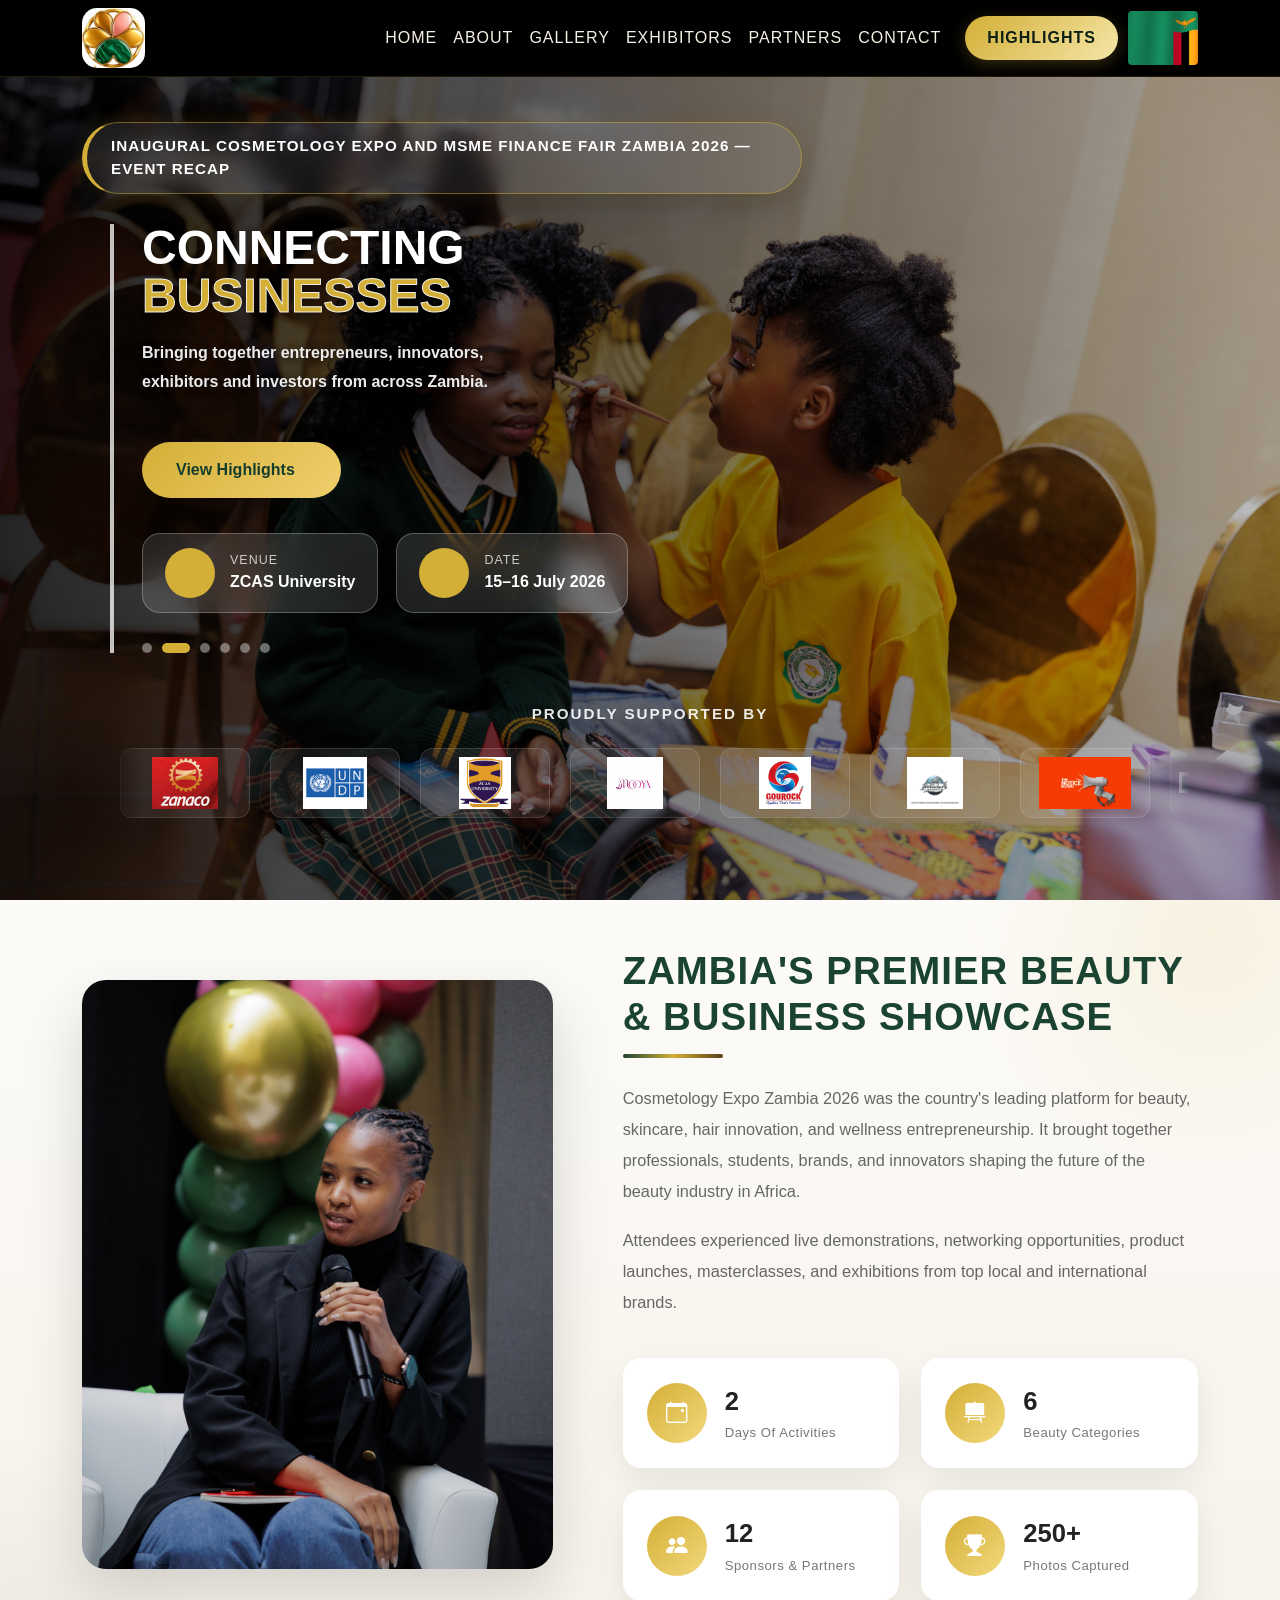
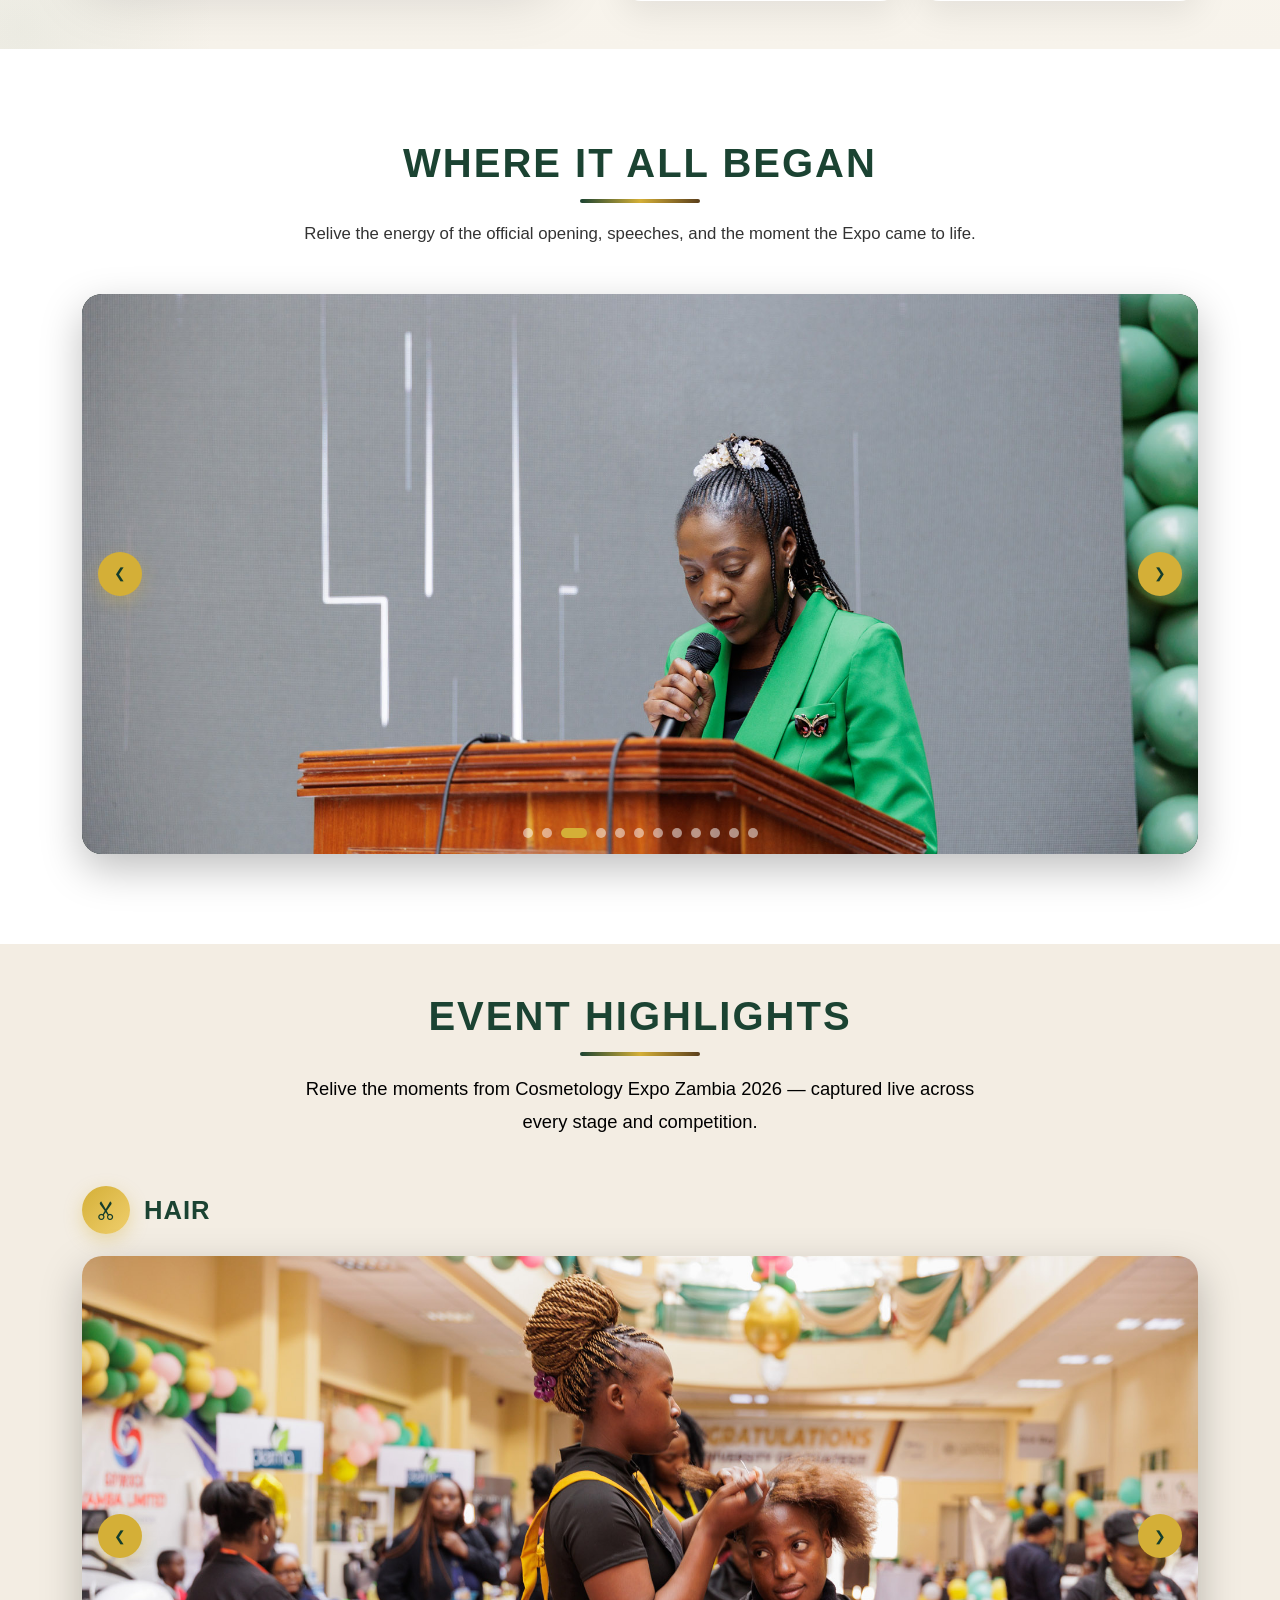
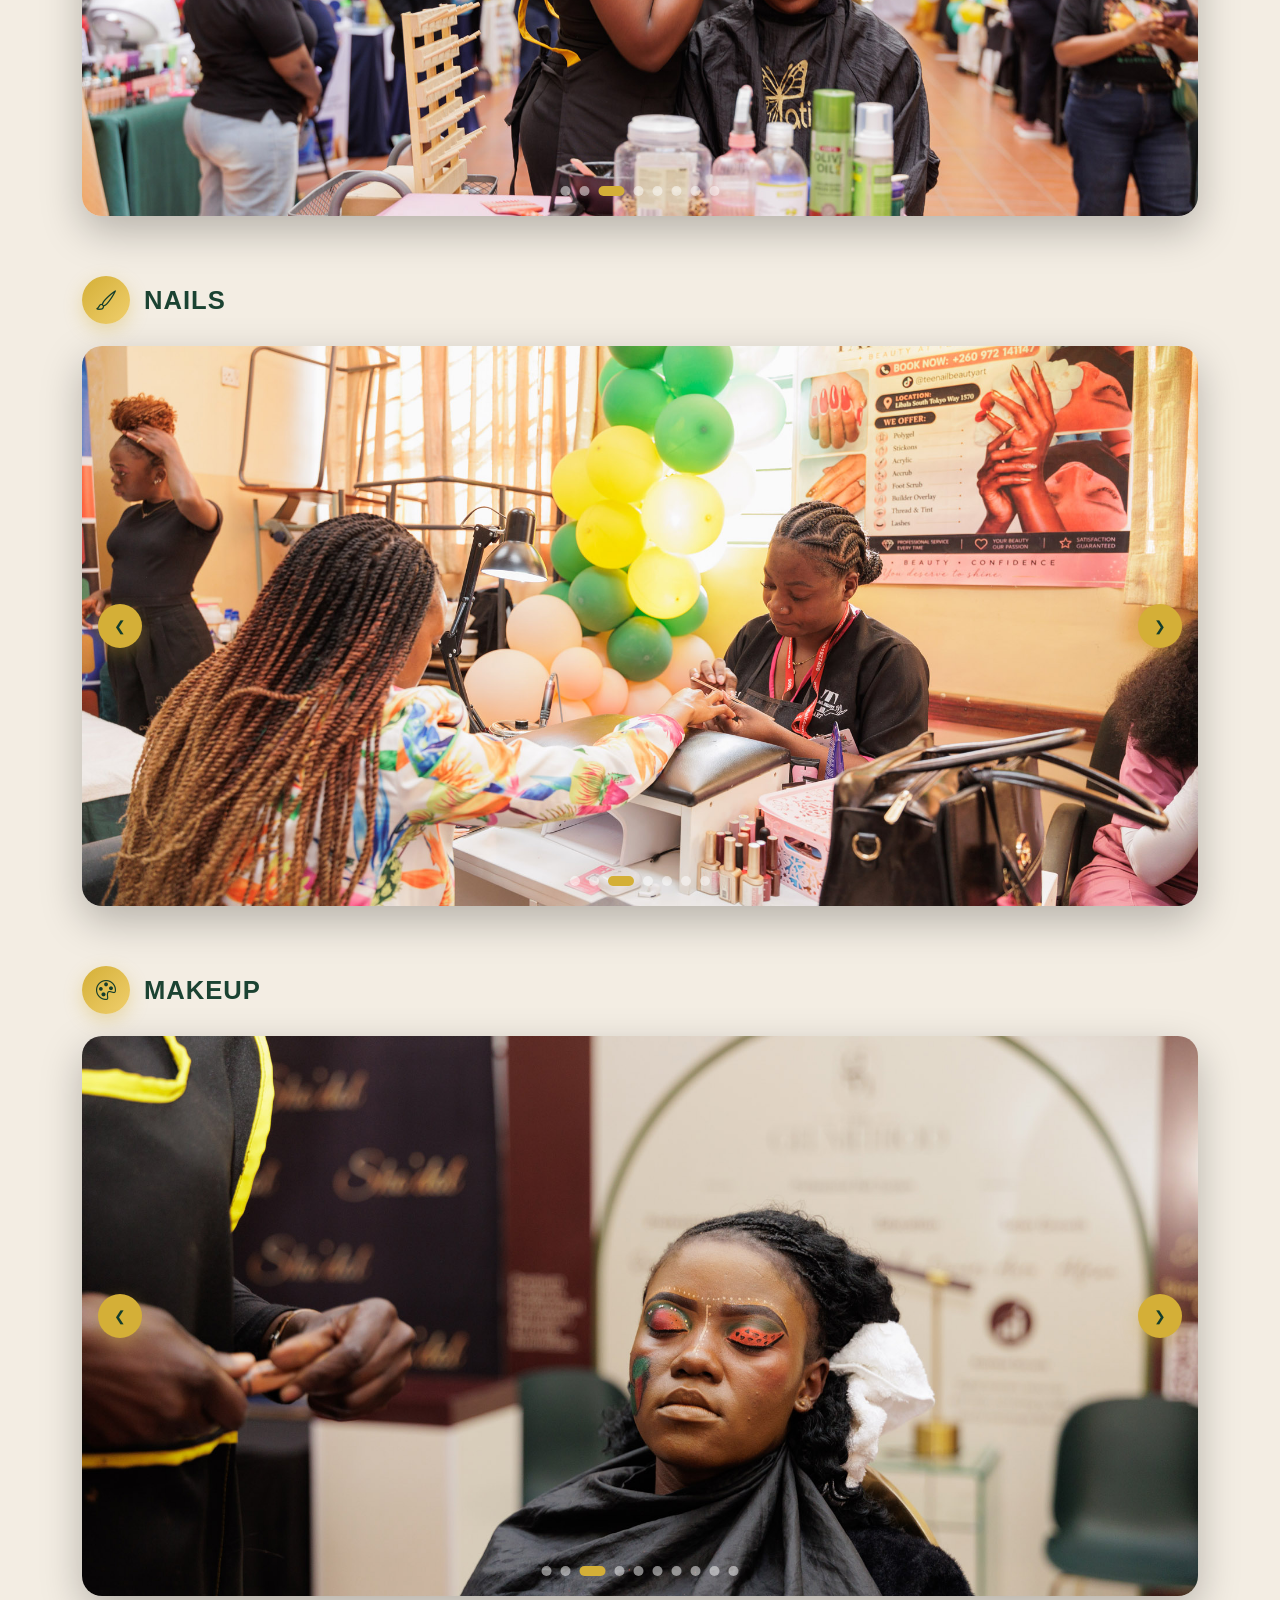
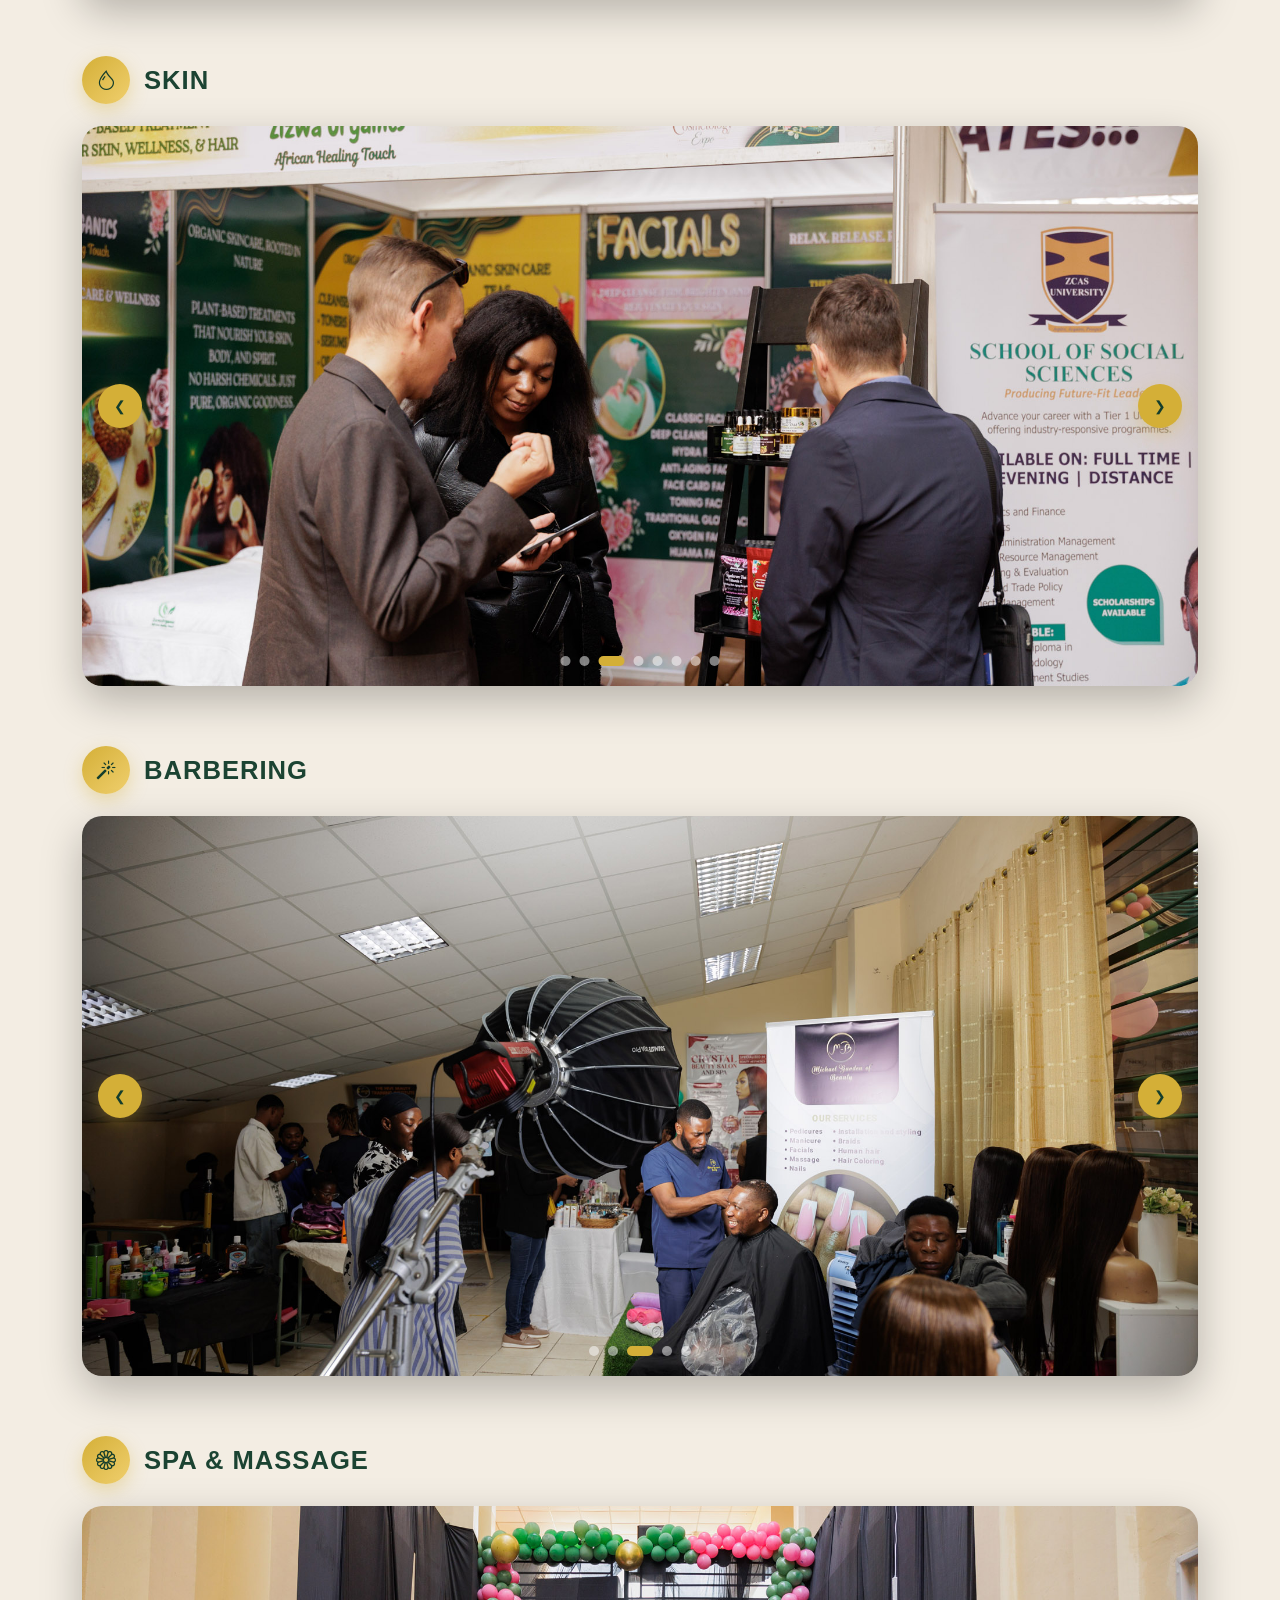
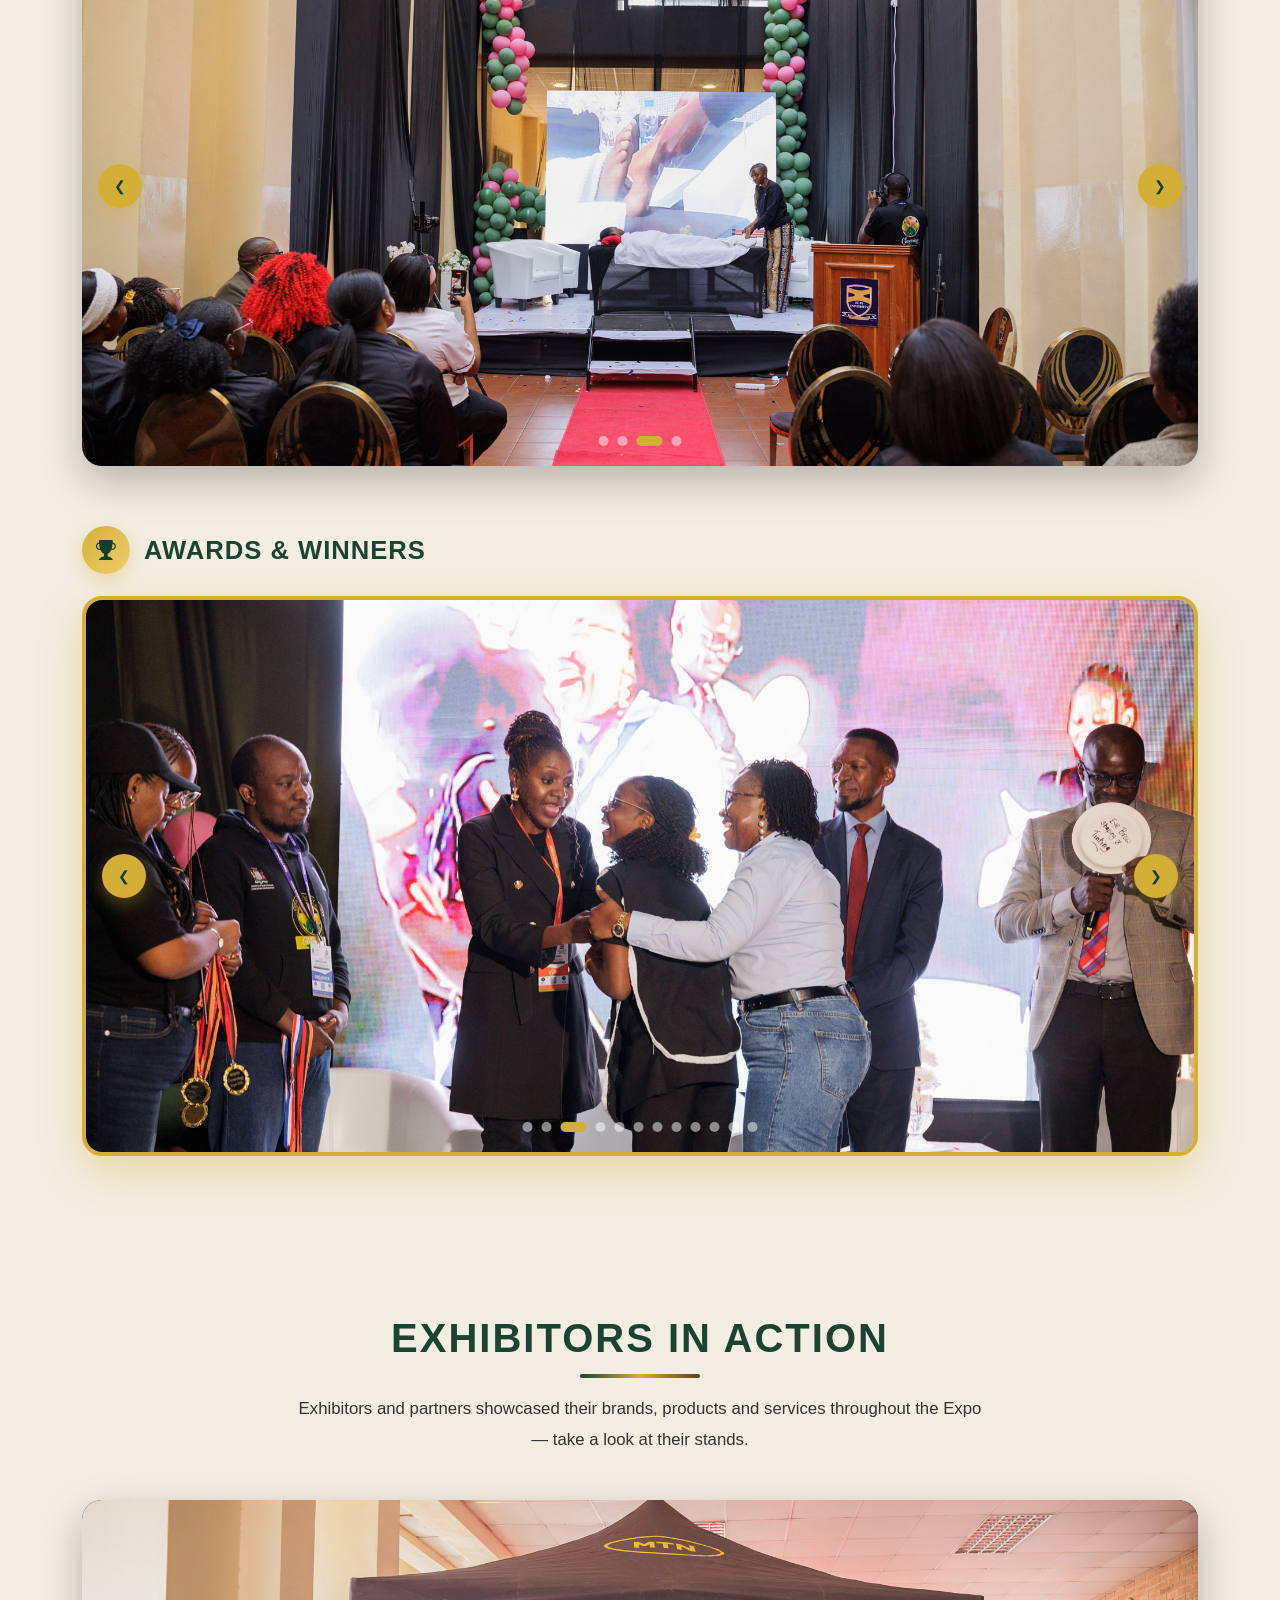
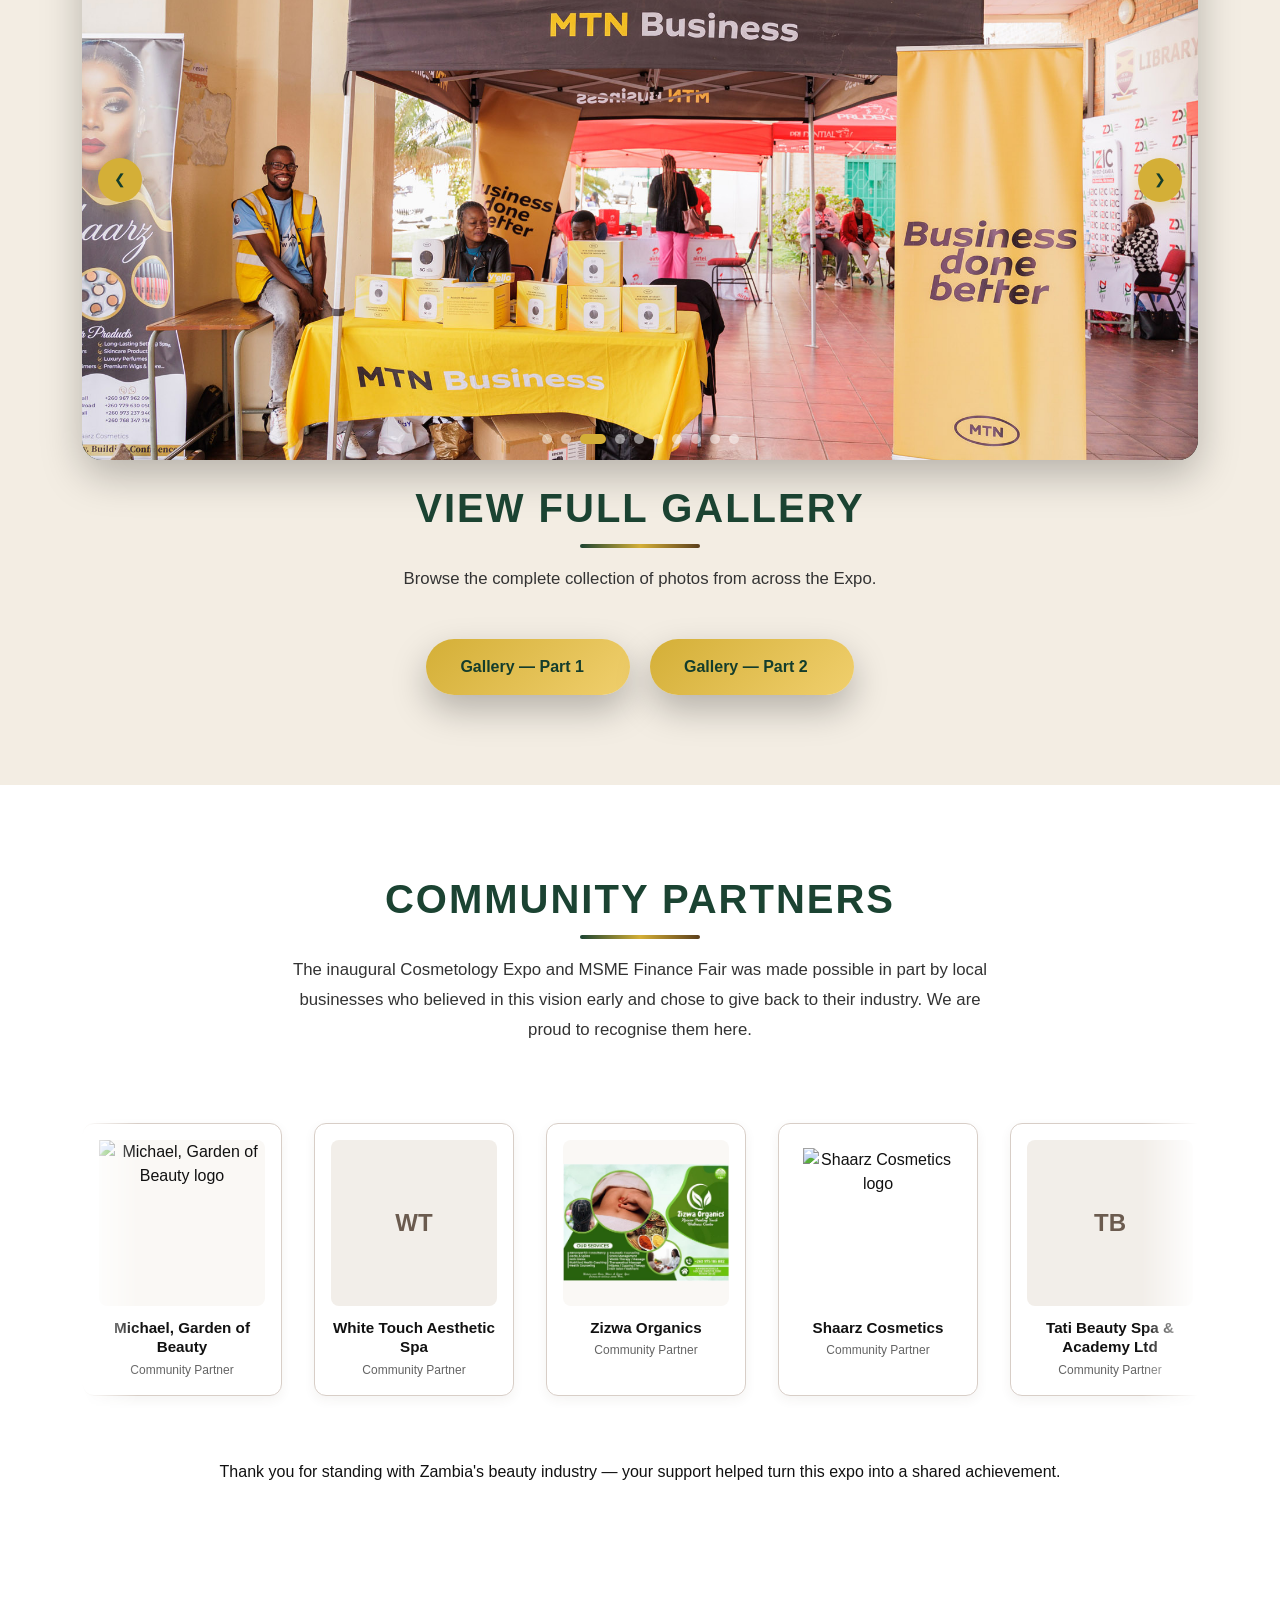
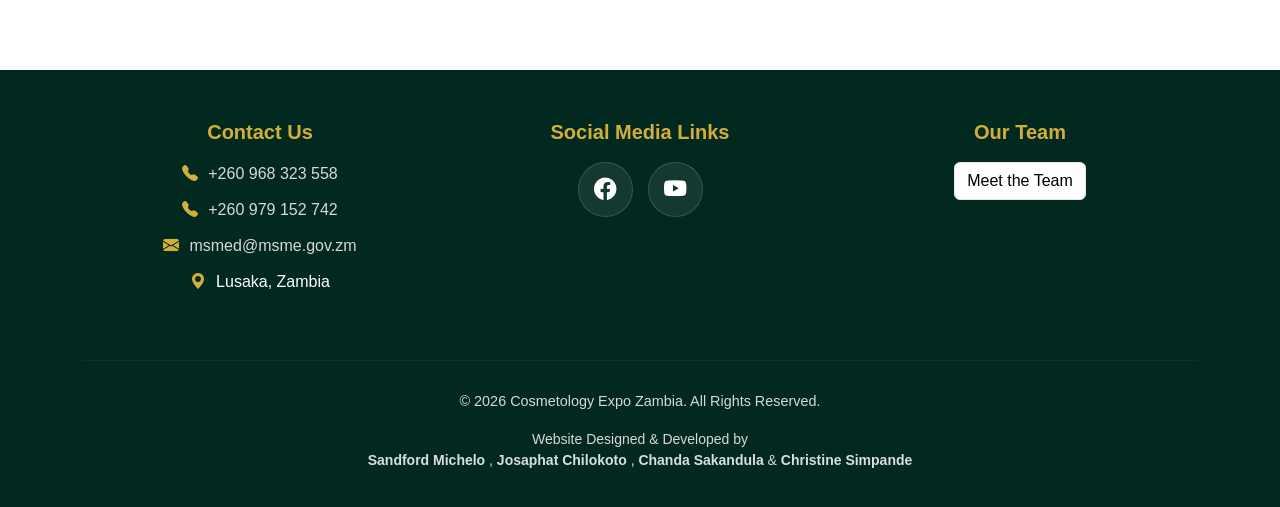
==== commit d5712f85: "Add files via upload" ====
--- a/index.html
+++ b/index.html
@@ -346,7 +346,7 @@
                   target="_blank"
                   class="hero-sponsor"
                 >
-                  <img src="images/napsa.jpg" alt="NAPSA" />
+                  <img src="images/napsa.png" alt="NAPSA" />
                 </a>
 
               </div>
@@ -1156,219 +1156,222 @@
       </div>
     </section>
     <!-- ============================================
-         COMMUNITY PARTNERS SECTION
-         ============================================ -->
-    <section id="community-partners" class="content-section community-partners">
-      <div class="container">
-        <div class="section-heading community-heading">
-          <span class="community-eyebrow">
-            <svg class="eyebrow-leaf" viewBox="0 0 24 24" aria-hidden="true">
-              <path
-                d="M12 2c-4 3-7 7-7 11a7 7 0 0 0 14 0c0-4-3-8-7-11z"
-              />
-            </svg>
-            With Gratitude
-          </span>
-
-          <h2>Community Partners</h2>
-
-          <p>
-            The inaugural Cosmetology Expo and MSME Finance Fair was made
-            possible in part by local businesses who believed in this vision
-            early and chose to give back to their industry. We are proud to
-            recognise them here.
-          </p>
-        </div>
-
-        <div class="partner-slider" id="partnerSlider">
-          <div class="partner-track" id="partnerTrack">
-            <!-- ===== SET 1 ===== -->
-            <div class="partner-card">
-              <div class="partner-logo">
-                <img src="images/Michael_Garden_of_Beauty.jpg" alt="Michael, Garden of Beauty logo" loading="lazy" />
-              </div>
-              <h3 class="partner-name">Michael, Garden of Beauty</h3>
-              <span class="partner-tag">Community Partner</span>
-            </div>
-
-            <div class="partner-card">
-              <div class="partner-logo partner-monogram">
-                <span>WT</span>
-              </div>
-              <h3 class="partner-name">White Touch Aesthetic Spa</h3>
-              <span class="partner-tag">Community Partner</span>
-            </div>
-
-            <div class="partner-card">
-              <div class="partner-logo">
-                <img src="images/ZizwaOrganics.jpg" alt="Zizwa Organics logo" loading="lazy" />
-              </div>
-              <h3 class="partner-name">Zizwa Organics</h3>
-              <span class="partner-tag">Community Partner</span>
-            </div>
-
-            <div class="partner-card">
-              <div class="partner-logo partner-logo--dark">
-                <img src="images/Shaarz_Cosmetics.jpg" alt="Shaarz Cosmetics logo" loading="lazy" />
-              </div>
-              <h3 class="partner-name">Shaarz Cosmetics</h3>
-              <span class="partner-tag">Community Partner</span>
-            </div>
-
-            <div class="partner-card">
-              <div class="partner-logo partner-monogram">
-                <span>TB</span>
-              </div>
-              <h3 class="partner-name">Tati Beauty Spa &amp; Academy Ltd</h3>
-              <span class="partner-tag">Community Partner</span>
-            </div>
-
-            <div class="partner-card">
-              <div class="partner-logo">
-                <img src="images/ZOYK.jpg" alt="Zoyk logo" loading="lazy" />
-              </div>
-              <h3 class="partner-name">Zoyk</h3>
-              <span class="partner-tag">Community Partner</span>
-            </div>
-
-            <div class="partner-card">
-              <div class="partner-logo partner-logo--dark">
-                <img src="images/FKM_Hairdressing.jpg" alt="FKM Hairdressing logo" loading="lazy" />
-              </div>
-              <h3 class="partner-name">FKM Hairdressing</h3>
-              <span class="partner-tag">Community Partner</span>
-            </div>
-
-            <div class="partner-card">
-              <div class="partner-logo partner-logo--dark">
-                <img src="images/Equal_Browz.jpg" alt="Equal Browz logo" loading="lazy" />
-              </div>
-              <h3 class="partner-name">Equal Browz</h3>
-              <span class="partner-tag">Community Partner</span>
-            </div>
-
-            <div class="partner-card">
-              <div class="partner-logo partner-logo--dark">
-                <img src="images/Tinted_cosmetics.jpg" alt="Tinted Cosmetics logo" loading="lazy" />
-              </div>
-              <h3 class="partner-name">Tinted Cosmetics</h3>
-              <span class="partner-tag">Community Partner</span>
-            </div>
-
-            <div class="partner-card">
-              <div class="partner-logo partner-monogram">
-                <span>GK</span>
-              </div>
-              <h3 class="partner-name">Glam Kay Beauty Salon</h3>
-              <span class="partner-tag">Community Partner</span>
-            </div>
-
-            <div class="partner-card">
-              <div class="partner-logo">
-                <img src="images/Pure_essence_Apothecary.jpg" alt="Pure Essence Apothecary logo" loading="lazy" />
-              </div>
-              <h3 class="partner-name">Pure Essence Apothecary</h3>
-              <span class="partner-tag">Community Partner</span>
-            </div>
-
-            <!-- ===== SET 2 (duplicate, hidden from assistive tech) ===== -->
-            <div class="partner-card" aria-hidden="true">
-              <div class="partner-logo">
-                <img src="images/Michael_Garden_of_Beauty.jpg" alt="" loading="lazy" />
-              </div>
-              <h3 class="partner-name">Michael, Garden of Beauty</h3>
-              <span class="partner-tag">Community Partner</span>
-            </div>
-
-            <div class="partner-card" aria-hidden="true">
-              <div class="partner-logo partner-monogram">
-                <span>WT</span>
-              </div>
-              <h3 class="partner-name">White Touch Aesthetic Spa</h3>
-              <span class="partner-tag">Community Partner</span>
-            </div>
-
-            <div class="partner-card" aria-hidden="true">
-              <div class="partner-logo">
-                <img src="images/ZizwaOrganics.jpg" alt="" loading="lazy" />
-              </div>
-              <h3 class="partner-name">Zizwa Organics</h3>
-              <span class="partner-tag">Community Partner</span>
-            </div>
-
-            <div class="partner-card" aria-hidden="true">
-              <div class="partner-logo partner-logo--dark">
-                <img src="images/Shaarz_Cosmetics.jpg" alt="" loading="lazy" />
-              </div>
-              <h3 class="partner-name">Shaarz Cosmetics</h3>
-              <span class="partner-tag">Community Partner</span>
-            </div>
-
-            <div class="partner-card" aria-hidden="true">
-              <div class="partner-logo partner-monogram">
-                <span>TB</span>
-              </div>
-              <h3 class="partner-name">Tati Beauty Spa &amp; Academy Ltd</h3>
-              <span class="partner-tag">Community Partner</span>
-            </div>
-
-            <div class="partner-card" aria-hidden="true">
-              <div class="partner-logo">
-                <img src="images/ZOYK.jpg" alt="" loading="lazy" />
-              </div>
-              <h3 class="partner-name">Zoyk</h3>
-              <span class="partner-tag">Community Partner</span>
-            </div>
-
-            <div class="partner-card" aria-hidden="true">
-              <div class="partner-logo partner-logo--dark">
-                <img src="images/FKM_Hairdressing.jpg" alt="" loading="lazy" />
-              </div>
-              <h3 class="partner-name">FKM Hairdressing</h3>
-              <span class="partner-tag">Community Partner</span>
-            </div>
-
-            <div class="partner-card" aria-hidden="true">
-              <div class="partner-logo partner-logo--dark">
-                <img src="images/Equal_Browz.jpg" alt="" loading="lazy" />
-              </div>
-              <h3 class="partner-name">Equal Browz</h3>
-              <span class="partner-tag">Community Partner</span>
-            </div>
-
-            <div class="partner-card" aria-hidden="true">
-              <div class="partner-logo partner-logo--dark">
-                <img src="images/Tinted_cosmetics.jpg" alt="" loading="lazy" />
-              </div>
-              <h3 class="partner-name">Tinted Cosmetics</h3>
-              <span class="partner-tag">Community Partner</span>
-            </div>
-
-            <div class="partner-card" aria-hidden="true">
-              <div class="partner-logo partner-monogram">
-                <span>GK</span>
-              </div>
-              <h3 class="partner-name">Glam Kay Beauty Salon</h3>
-              <span class="partner-tag">Community Partner</span>
-            </div>
-
-            <div class="partner-card" aria-hidden="true">
-              <div class="partner-logo">
-                <img src="images/Pure_essence_Apothecary.jpg" alt="" loading="lazy" />
-              </div>
-              <h3 class="partner-name">Pure Essence Apothecary</h3>
-              <span class="partner-tag">Community Partner</span>
-            </div>
-          </div>
-        </div>
-
-        <p class="community-closing">
-          Thank you for standing with Zambia's beauty industry — your support
-          helped turn this expo into a shared achievement.
-        </p>
-      </div>
-    </section>
-
+     COMMUNITY PARTNERS SECTION
+     ============================================ -->
+<section id="community-partners" class="content-section community-partners">
+  <div class="container">
+    <div class="section-heading community-heading">
+      <span class="community-eyebrow">
+       
+      </span>
+
+      <h2>Community Partners</h2>
+
+      <p>
+        The inaugural Cosmetology Expo and MSME Finance Fair was made
+        possible in part by local businesses who believed in this vision
+        early and chose to give back to their industry. We are proud to
+        recognise them here.
+      </p>
+    </div>
+
+    <div class="partner-slider" id="partnerSlider">
+      <div class="partner-track" id="partnerTrack">
+        <!-- ===== SET 1 ===== -->
+        <a class="partner-card"
+         href="https://www.facebook.com/profile.php?id=100070297646057"
+       target="_blank"
+       rel="noopener noreferrer">
+          <div class="partner-logo">
+            <img src="images/Michael_Garden_of_Beauty.jpg" alt="Michael, Garden of Beauty logo" loading="lazy" />
+          </div>
+          <h3 class="partner-name">Michael, Garden of Beauty</h3>
+          <span class="partner-tag">Community Partner</span>
+        </a>
+
+        <a class="partner-card" href="https://facebook.com/REPLACE_ME" target="_blank" rel="noopener noreferrer">
+          <div class="partner-logo partner-monogram">
+            <span>WT</span>
+          </div>
+          <h3 class="partner-name">White Touch Aesthetic Spa</h3>
+          <span class="partner-tag">Community Partner</span>
+        </a>
+
+        <a class="partner-card" href="https://www.facebook.com/Africanhealingtouch" target="_blank" rel="noopener noreferrer">
+          <div class="partner-logo">
+            <img src="images/ZizwaOrganics.jpg" alt="Zizwa Organics logo" loading="lazy" />
+          </div>
+          <h3 class="partner-name">Zizwa Organics</h3>
+          <span class="partner-tag">Community Partner</span>
+        </a>
+
+        <a class="partner-card" href="https://facebook.com/334822377265541" target="_blank" rel="noopener noreferrer">
+          <div class="partner-logo partner-logo--dark">
+            <img src="images/Shaarz_Cosmetics.jpg" alt="Shaarz Cosmetics logo" loading="lazy" />
+          </div>
+          <h3 class="partner-name">Shaarz Cosmetics</h3>
+          <span class="partner-tag">Community Partner</span>
+        </a>
+
+        <a class="partner-card" href="https://facebook.com/REPLACE_ME" target="_blank" rel="noopener noreferrer">
+          <div class="partner-logo partner-monogram">
+            <span>TB</span>
+          </div>
+          <h3 class="partner-name">Tati Beauty Spa &amp; Academy Ltd</h3>
+          <span class="partner-tag">Community Partner</span>
+        </a>
+
+        <a class="partner-card"
+          href="https://zoyk.io/"
+          target="_blank"
+         rel="noopener noreferrer">
+          <div class="partner-logo">
+            <img src="images/ZOYK.jpg" alt="Zoyk logo" loading="lazy" />
+          </div>
+          <h3 class="partner-name">Zoyk</h3>
+          <span class="partner-tag">Community Partner</span>
+        </a>
+
+        <a class="partner-card" href="https://www.facebook.com/kawangufkm" target="_blank" rel="noopener noreferrer">
+          <div class="partner-logo partner-logo--dark">
+            <img src="images/FKM_Hairdressing.jpg" alt="FKM Hairdressing logo" loading="lazy" />
+          </div>
+          <h3 class="partner-name">FKM Hairdressing</h3>
+          <span class="partner-tag">Community Partner</span>
+        </a>
+
+        <a class="partner-card" href="https://www.facebook.com/equalbrowzbeautystore" target="_blank" rel="noopener noreferrer">
+          <div class="partner-logo partner-logo--dark">
+            <img src="images/Equal_Browz.jpg" alt="Equal Browz logo" loading="lazy" />
+          </div>
+          <h3 class="partner-name">Equal Browz</h3>
+          <span class="partner-tag">Community Partner</span>
+        </a>
+
+        <a class="partner-card" href="https://https://www.facebook.com/TintedCosmetics20" target="_blank" rel="noopener noreferrer">
+          <div class="partner-logo partner-logo--dark">
+            <img src="images/Tinted_cosmetics.jpg" alt="Tinted Cosmetics logo" loading="lazy" />
+          </div>
+          <h3 class="partner-name">Tinted Cosmetics</h3>
+          <span class="partner-tag">Community Partner</span>
+        </a>
+
+        <a class="partner-card" href="https://facebook.com/REPLACE_ME" target="_blank" rel="noopener noreferrer">
+          <div class="partner-logo partner-monogram">
+            <span>GK</span>
+          </div>
+          <h3 class="partner-name">Glam Kay Beauty Salon</h3>
+          <span class="partner-tag">Community Partner</span>
+        </a>
+
+        <a class="partner-card" href="https://www.facebook.com/Beezcraftedsoapandlotions" target="_blank" rel="noopener noreferrer">
+          <div class="partner-logo">
+            <img src="images/Pure_essence_Apothecary.jpg" alt="Pure Essence Apothecary logo" loading="lazy" />
+          </div>
+          <h3 class="partner-name">Pure Essence Apothecary</h3>
+          <span class="partner-tag">Community Partner</span>
+        </a>
+
+        <!-- ===== SET 2 (duplicate, hidden from assistive tech) ===== -->
+        <a class="partner-card" href="https://www.facebook.com/profile.php?id=100070297646057" target="_blank" rel="noopener noreferrer" aria-hidden="true" tabindex="-1">
+          <div class="partner-logo">
+            <img src="images/Michael_Garden_of_Beauty.jpg" alt="" loading="lazy" />
+          </div>
+          <h3 class="partner-name">Michael, Garden of Beauty</h3>
+          <span class="partner-tag">Community Partner</span>
+        </a>
+
+        <a class="partner-card" href="https://facebook.com/REPLACE_ME" target="_blank" rel="noopener noreferrer" aria-hidden="true" tabindex="-1">
+          <div class="partner-logo partner-monogram">
+            <span>WT</span>
+          </div>
+          <h3 class="partner-name">White Touch Aesthetic Spa</h3>
+          <span class="partner-tag">Community Partner</span>
+        </a>
+
+        <a class="partner-card" href="https://www.facebook.com/Africanhealingtouch" target="_blank" rel="noopener noreferrer" aria-hidden="true" tabindex="-1">
+          <div class="partner-logo">
+            <img src="images/ZizwaOrganics.jpg" alt="" loading="lazy" />
+          </div>
+          <h3 class="partner-name">Zizwa Organics</h3>
+          <span class="partner-tag">Community Partner</span>
+        </a>
+
+        <a class="partner-card" href="https://facebook.com/334822377265541" target="_blank" rel="noopener noreferrer" aria-hidden="true" tabindex="-1">
+          <div class="partner-logo partner-logo--dark">
+            <img src="images/Shaarz_Cosmetics.jpg" alt="" loading="lazy" />
+          </div>
+          <h3 class="partner-name">Shaarz Cosmetics</h3>
+          <span class="partner-tag">Community Partner</span>
+        </a>
+
+        <a class="partner-card" href="https://facebook.com/REPLACE_ME" target="_blank" rel="noopener noreferrer" aria-hidden="true" tabindex="-1">
+          <div class="partner-logo partner-monogram">
+            <span>TB</span>
+          </div>
+          <h3 class="partner-name">Tati Beauty Spa &amp; Academy Ltd</h3>
+          <span class="partner-tag">Community Partner</span>
+        </a>
+
+        <a class="partner-card"
+         href="https://zoyk.io/"
+        target="_blank"
+         rel="noopener noreferrer" aria-hidden="true" tabindex="-1">
+          <div class="partner-logo">
+            <img src="images/ZOYK.jpg" alt="" loading="lazy" />
+          </div>
+          <h3 class="partner-name">Zoyk</h3>
+          <span class="partner-tag">Community Partner</span>
+        </a>
+
+        <a class="partner-card" href="https://www.facebook.com/kawangufkm" target="_blank" rel="noopener noreferrer" aria-hidden="true" tabindex="-1">
+          <div class="partner-logo partner-logo--dark">
+            <img src="images/FKM_Hairdressing.jpg" alt="" loading="lazy" />
+          </div>
+          <h3 class="partner-name">FKM Hairdressing</h3>
+          <span class="partner-tag">Community Partner</span>
+        </a>
+
+        <a class="partner-card" href="https://www.facebook.com/equalbrowzbeautystore" target="_blank" rel="noopener noreferrer" aria-hidden="true" tabindex="-1">
+          <div class="partner-logo partner-logo--dark">
+            <img src="images/Equal_Browz.jpg" alt="" loading="lazy" />
+          </div>
+          <h3 class="partner-name">Equal Browz</h3>
+          <span class="partner-tag">Community Partner</span>
+        </a>
+
+        <a class="partner-card" href="https://https://www.facebook.com/TintedCosmetics20" target="_blank" rel="noopener noreferrer" aria-hidden="true" tabindex="-1">
+          <div class="partner-logo partner-logo--dark">
+            <img src="images/Tinted_cosmetics.jpg" alt="" loading="lazy" />
+          </div>
+          <h3 class="partner-name">Tinted Cosmetics</h3>
+          <span class="partner-tag">Community Partner</span>
+        </a>
+
+        <a class="partner-card" href="https://facebook.com/REPLACE_ME" target="_blank" rel="noopener noreferrer" aria-hidden="true" tabindex="-1">
+          <div class="partner-logo partner-monogram">
+            <span>GK</span>
+          </div>
+          <h3 class="partner-name">Glam Kay Beauty Salon</h3>
+          <span class="partner-tag">Community Partner</span>
+        </a>
+
+        <a class="partner-card" href="https://www.facebook.com/Beezcraftedsoapandlotions" target="_blank" rel="noopener noreferrer" aria-hidden="true" tabindex="-1">
+          <div class="partner-logo">
+            <img src="images/Pure_essence_Apothecary.jpg" alt="" loading="lazy" />
+          </div>
+          <h3 class="partner-name">Pure Essence Apothecary</h3>
+          <span class="partner-tag">Community Partner</span>
+        </a>
+      </div>
+    </div>
+
+    <p class="community-closing">
+      Thank you for standing with Zambia's beauty industry — your support
+      helped turn this expo into a shared achievement.
+    </p>
+  </div>
+</section>
     <!-- FOOTER -->
 
     <footer class="footer" id="contact">
--- a/style.css
+++ b/style.css
@@ -1628,216 +1628,304 @@
     max-width: 280px;
     justify-content: center;
   }
-}/* =========================================================
-   COMMUNITY PARTNERS SECTION
-   Recognises the local businesses who supported the Expo.
-   Built to sit inside the existing .content-section /
-   .section-heading system already defined in style.css —
-   only new, section-specific rules live here.
-========================================================= */
-
-.community-partners {
-  background: #f3ede3;
-}
-
-/* ---------- Eyebrow label ---------- */
-
-.community-eyebrow {
-  display: inline-flex;
-  align-items: center;
-  gap: 8px;
-
-  font-size: 0.8rem;
-  font-weight: 700;
-  letter-spacing: 3px;
-  text-transform: uppercase;
-  color: #8a6d1d;
-
-  margin-bottom: 14px;
-}
-
-.eyebrow-leaf {
-  width: 16px;
-  height: 16px;
-  fill: #d4af37;
-  flex-shrink: 0;
-}
-
-/* ---------- Partner slider (continuous ticker) ---------- */
+
+}
+
+/* ============================================
+   COMMUNITY PARTNERS — SLIDER
+   ============================================ */
+
+.community-partners .container {
+  overflow: hidden;
+}
 
 .partner-slider {
   position: relative;
   width: 100%;
-  margin-top: 10px;
-
-  overflow-x: auto;
-  overflow-y: hidden;
-
-  cursor: grab;
-
-  /* hide native scrollbar across browsers, drag/swipe still works */
-  scrollbar-width: none;
-  -ms-overflow-style: none;
-
-  /* fade the edges so cards appear to drift in/out rather than
-     cut off abruptly */
+  overflow: hidden;
+  padding: 2rem 0;
+
+  /* Fade the edges so the loop point isn't jarring */
+  -webkit-mask-image: linear-gradient(
+    to right,
+    transparent 0,
+    #000 5%,
+    #000 95%,
+    transparent 100%
+  );
+
   mask-image: linear-gradient(
     to right,
-    transparent,
-    black 4%,
-    black 96%,
-    transparent
+    transparent 0,
+    #000 5%,
+    #000 95%,
+    transparent 100%
   );
-  -webkit-mask-image: linear-gradient(
-    to right,
-    transparent,
-    black 4%,
-    black 96%,
-    transparent
-  );
-}
-
-.partner-slider::-webkit-scrollbar {
-  display: none;
-}
-
-.partner-slider:active {
-  cursor: grabbing;
 }
 
 .partner-track {
   display: flex;
-  gap: 26px;
+  align-items: stretch;
+  gap: 2rem;
   width: max-content;
-  padding: 6px 4px 26px;
-  user-select: none;
-}
-
-/* ---------- Partner card ---------- */
+
+  animation: partner-scroll 35s linear infinite;
+}
+
+
+/* Pause on hover/focus so people can interact with a logo */
+.partner-slider:hover .partner-track,
+.partner-track:focus-within {
+  animation-play-state: paused;
+}
+
+
+/* ============================================
+   PARTNER SCROLL ANIMATION
+   ============================================ */
+
+@keyframes partner-scroll {
+  from {
+    transform: translateX(0);
+  }
+
+  to {
+    /* Set 1 and Set 2 are identical */
+    transform: translateX(-50%);
+  }
+}
+
+
+/* ============================================
+   PARTNER CARD
+   ============================================ */
 
 .partner-card {
-  position: relative;
   flex: 0 0 auto;
-  width: 220px;
-
-  background: #fff;
-  border-radius: 18px;
-  padding: 34px 18px 24px;
+
+  display: flex;
+  flex-direction: column;
+  align-items: center;
+  justify-content: flex-start;
+
   text-align: center;
-  box-shadow: 0 10px 28px rgba(11, 31, 20, 0.08);
-  overflow: hidden;
-  transition: transform 0.35s ease, box-shadow 0.35s ease;
-}
-
-.partner-card::before {
-  content: "";
-  position: absolute;
-  top: 0;
-  left: 0;
-  right: 0;
-  height: 4px;
-  background: linear-gradient(to right, #1b4332, #d4af37, #5a3e1b);
-}
-
-.partner-card:hover {
-  transform: translateY(-8px);
-  box-shadow: 0 18px 38px rgba(212, 175, 55, 0.28);
-}
-
-/* ---------- Logo frame ---------- */
+  text-decoration: none;
+  color: inherit;
+
+  width: clamp(140px, 18vw, 200px);
+
+  padding: 1rem;
+
+  /* Keep cards visible against the white background */
+  background: #ffffff;
+
+  /* Visible non-white border */
+  border: 1px solid #d8cec7;
+
+  border-radius: 12px;
+
+  /* Very subtle separation from the page */
+  box-shadow: 0 4px 12px rgba(60, 45, 35, 0.06);
+
+  opacity: 1;
+  visibility: visible;
+
+  transition:
+    transform 0.2s ease,
+    background-color 0.2s ease,
+    border-color 0.2s ease,
+    box-shadow 0.2s ease;
+}
+
+
+/* Hover / focus */
+
+.partner-card:hover,
+.partner-card:focus-visible {
+  transform: translateY(-4px);
+
+  background-color: #ffffff;
+
+  border-color: #a98d7d;
+
+  box-shadow: 0 8px 20px rgba(60, 45, 35, 0.12);
+
+  outline: none;
+}
+
+
+/* ============================================
+   PARTNER LOGO
+   ============================================ */
 
 .partner-logo {
-  width: 108px;
-  height: 108px;
-  margin: 0 auto 20px;
-
-  border-radius: 50%;
-  background: #fff;
+  width: 100%;
+
+  aspect-ratio: 1 / 1;
 
   display: flex;
   align-items: center;
   justify-content: center;
-  overflow: hidden;
-
-  border: 1px solid rgba(212, 175, 55, 0.35);
-  box-shadow: 0 4px 14px rgba(11, 31, 20, 0.1);
-}
+
+  border-radius: 8px;
+
+  overflow: visible;
+
+  background: #faf8f5;
+}
+
+
+/* Logo image */
 
 .partner-logo img {
   width: 100%;
   height: 100%;
-  object-fit: cover;
-}
-
-/* Logos supplied on a dark/black background look cleaner sitting
-   directly on a matching dark circle rather than a white one */
+
+  object-fit: contain;
+
+  border-radius: 0;
+
+  display: block;
+}
+
+
+/* ============================================
+   DARK LOGOS
+   ============================================ */
+
 .partner-logo--dark {
-  background: #0b1f14;
-  border-color: rgba(212, 175, 55, 0.5);
-}
-
-.partner-logo--dark img {
-  object-fit: contain;
-  padding: 14px;
-}
-
-/* Monogram badge for partners whose logo we don't have yet */
+  background: #ffffff;
+
+  border-radius: 8px;
+
+  padding: 0.5rem;
+}
+
+
+/* ============================================
+   MONOGRAM PARTNERS
+   ============================================ */
+
 .partner-monogram {
-  background: linear-gradient(145deg, #163d2f, #0b1f14);
-  border: 1px solid rgba(212, 175, 55, 0.55);
+  background: #f2eee9;
+
+  border-radius: 8px;
 }
 
 .partner-monogram span {
-  font-family: Georgia, "Times New Roman", serif;
+  font-weight: 700;
+
   font-size: 1.5rem;
-  font-weight: 700;
-  letter-spacing: 1px;
-  color: #d4af37;
-}
-
-/* ---------- Name + tag ---------- */
+
+  color: #6b5b4f;
+}
+
+
+/* ============================================
+   PARTNER NAME
+   ============================================ */
 
 .partner-name {
-  font-size: 1.05rem;
-  font-weight: 700;
-  color: #1b4332;
-  margin: 0 0 8px;
+  margin: 0.75rem 0 0.25rem;
+
+  font-size: 0.95rem;
+
+  font-weight: 600;
+
   line-height: 1.3;
-}
+
+  color: inherit;
+}
+
+
+/* ============================================
+   PARTNER TAG
+   ============================================ */
 
 .partner-tag {
-  display: inline-block;
-  font-size: 0.72rem;
-  font-weight: 600;
-  letter-spacing: 1.5px;
-  text-transform: uppercase;
-  color: #8a6d1d;
-  background: rgba(212, 175, 55, 0.12);
-  padding: 5px 14px;
-  border-radius: 30px;
-}
-
-/* ---------- Closing note ---------- */
+  font-size: 0.75rem;
+
+  opacity: 0.65;
+}
+
+
+/* ============================================
+   CLOSING MESSAGE
+   ============================================ */
 
 .community-closing {
-  max-width: 620px;
-  margin: 55px auto 0;
   text-align: center;
-  font-style: italic;
-  font-size: 1.05rem;
-  color: #333;
-  position: relative;
-  padding-top: 28px;
-}
-
-.community-closing::before {
-  content: "";
-  position: absolute;
-  top: 0;
-  left: 50%;
-  transform: translateX(-50%);
-  width: 70px;
-  height: 3px;
-  border-radius: 50px;
-  background: linear-gradient(to right, #1b4332, #d4af37, #5a3e1b);
-}
+
+  margin-top: 2rem;
+}
+
+
+/* ============================================
+   RESPONSIVE — TABLET / SMALL LAPTOP
+   ============================================ */
+
+@media (max-width: 768px) {
+
+  .partner-track {
+    gap: 1.25rem;
+
+    animation-duration: 25s;
+  }
+
+  .partner-card {
+    width: clamp(110px, 30vw, 160px);
+
+    padding: 0.75rem;
+  }
+
+  .partner-name {
+    font-size: 0.85rem;
+  }
+
+}
+
+
+/* ============================================
+   RESPONSIVE — MOBILE
+   ============================================ */
+
+@media (max-width: 480px) {
+
+  .partner-track {
+    gap: 1rem;
+
+    animation-duration: 20s;
+  }
+
+  .partner-card {
+    width: clamp(90px, 40vw, 130px);
+
+    padding: 0.5rem;
+  }
+
+  .partner-name {
+    font-size: 0.75rem;
+  }
+
+  .partner-tag {
+    font-size: 0.65rem;
+  }
+
+}
+
+
+/* ============================================
+   REDUCED MOTION
+   ============================================ */
+
+@media (prefers-reduced-motion: reduce) {
+
+  .partner-track {
+    animation: none;
+  }
+
+  .partner-slider {
+    overflow-x: auto;
+  }
+
+}
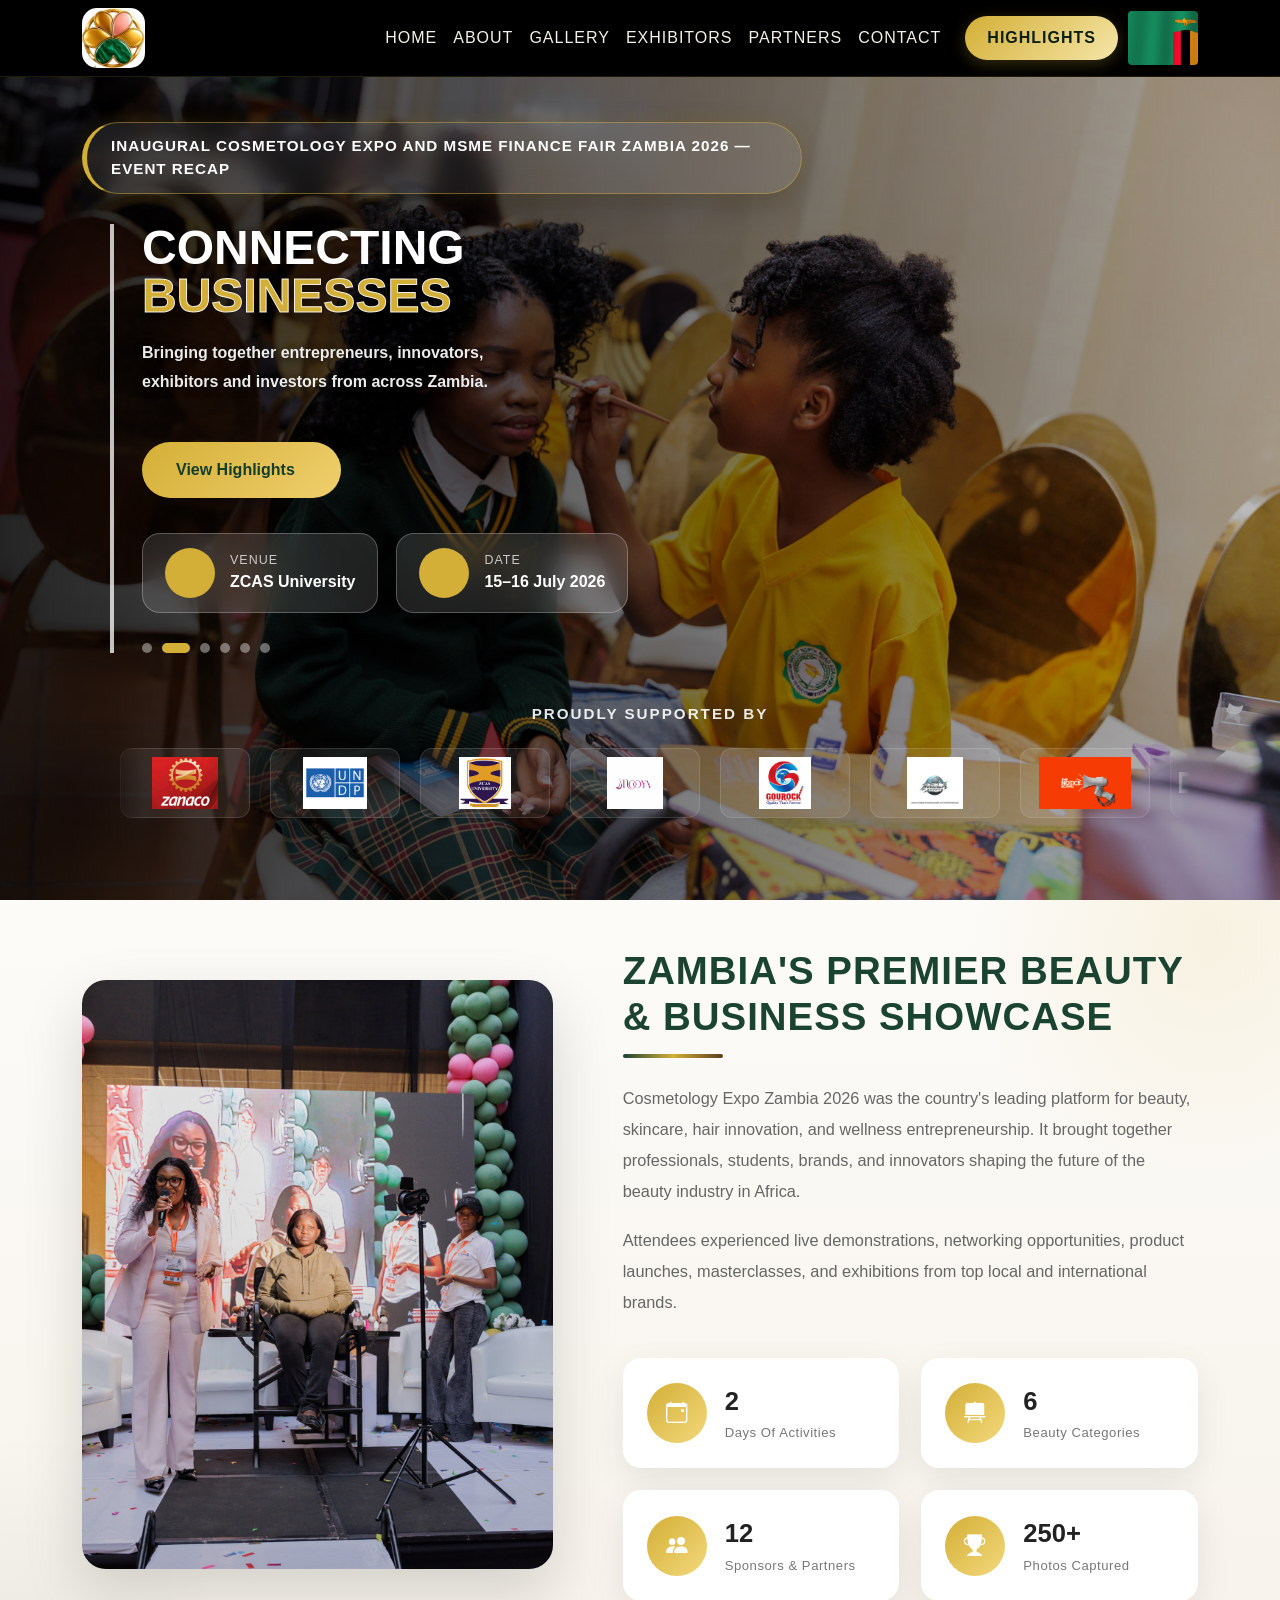
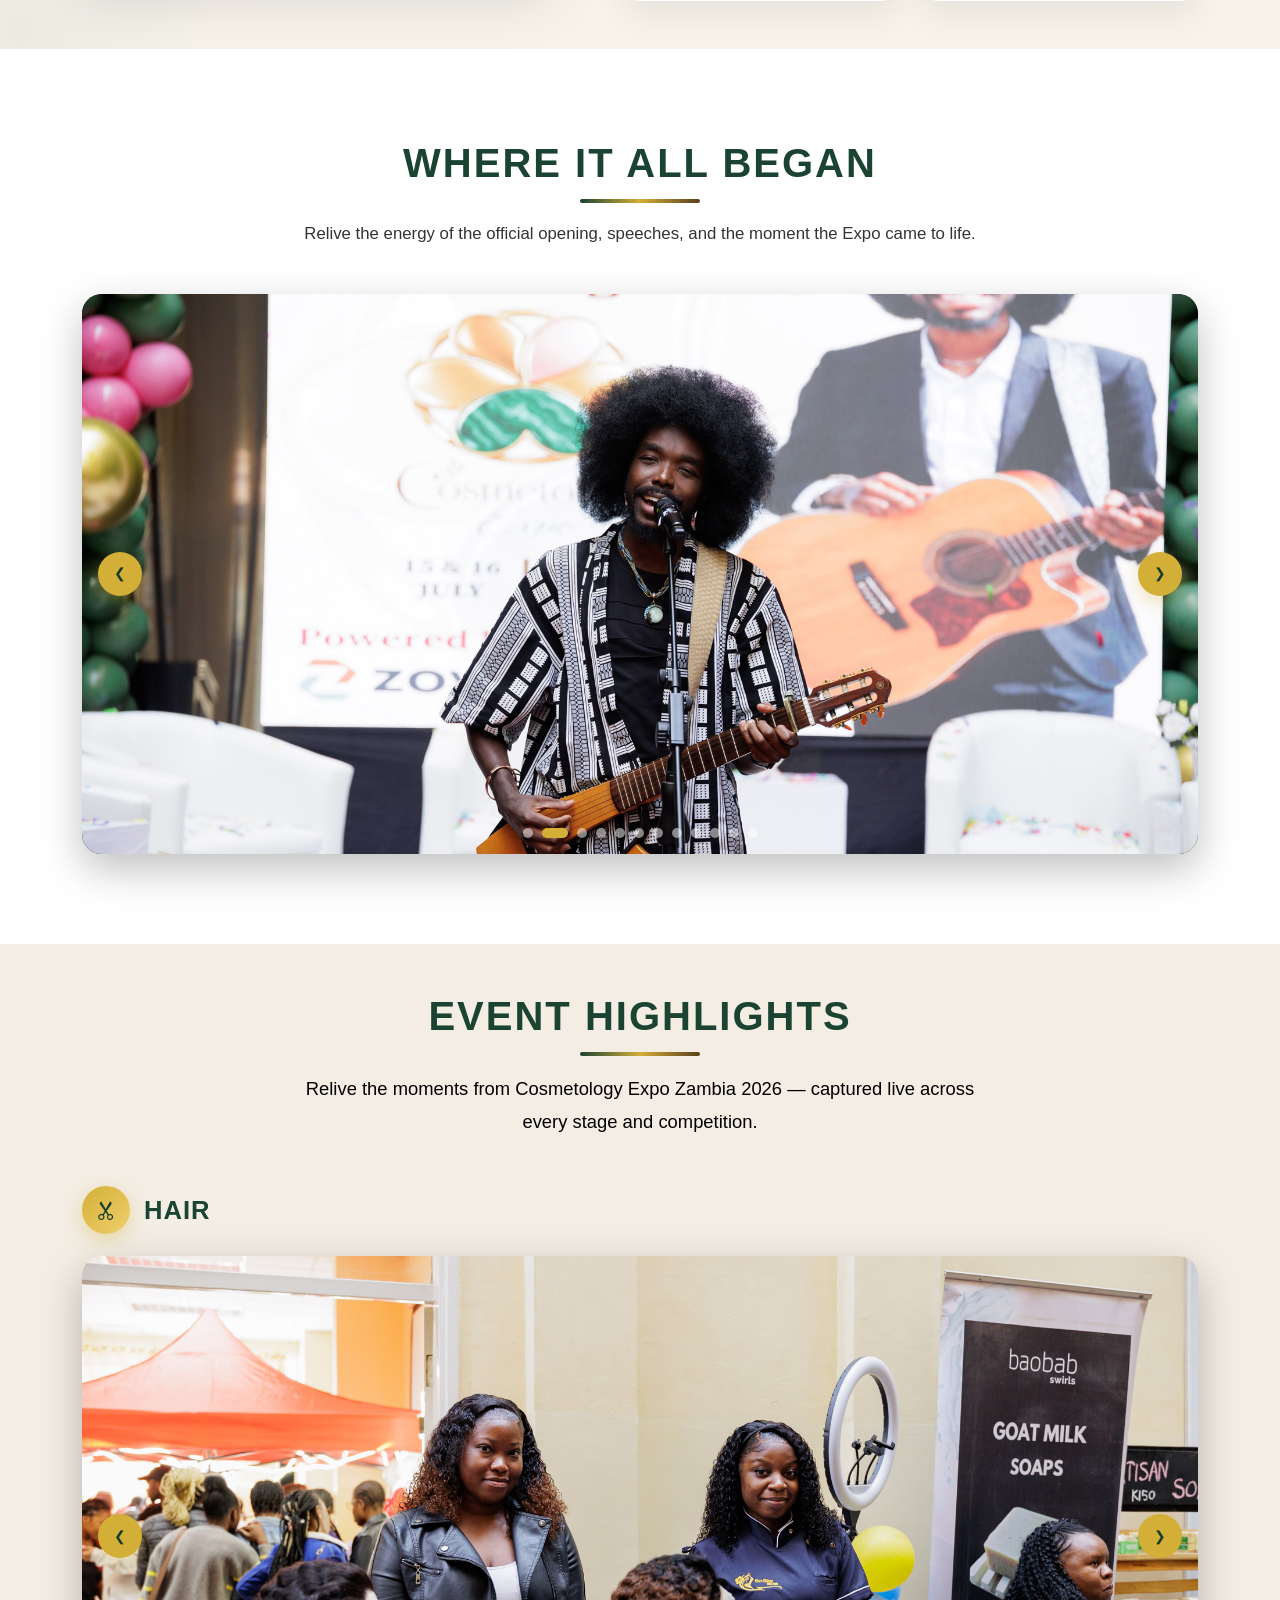
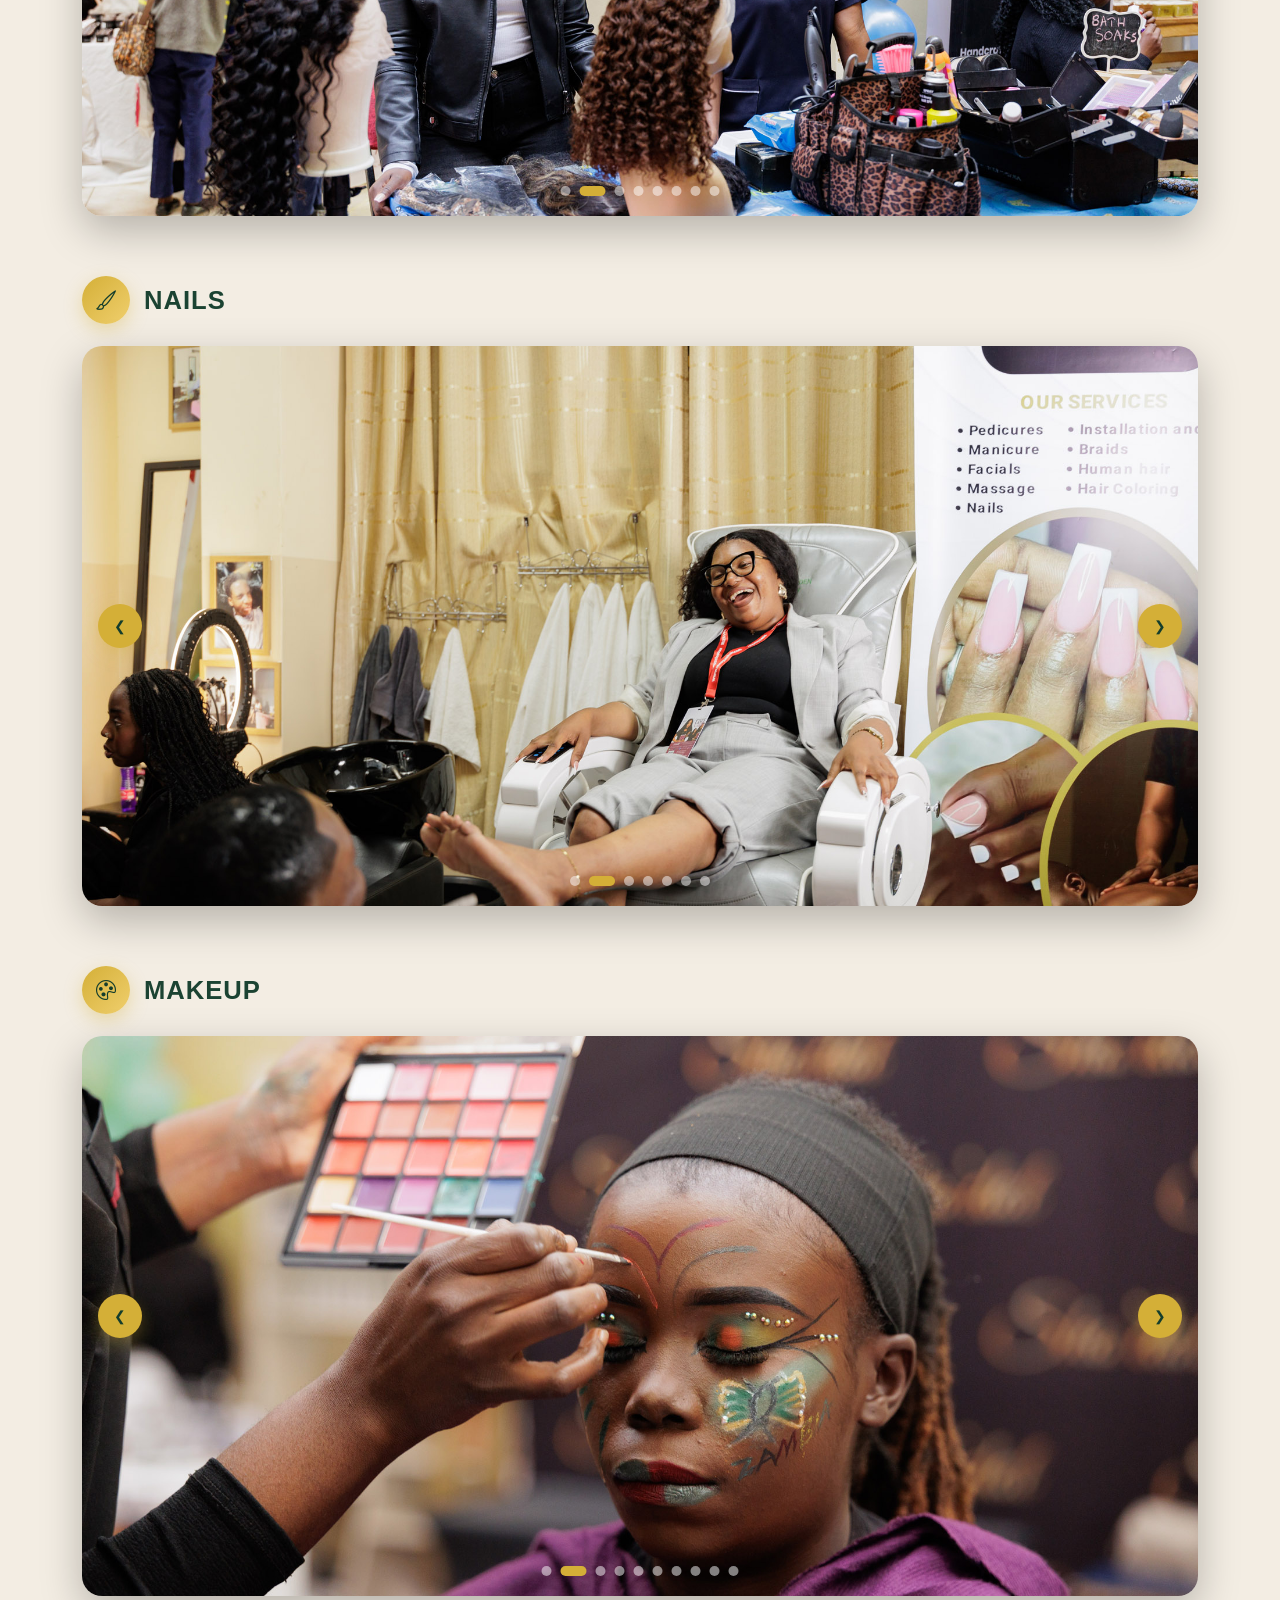
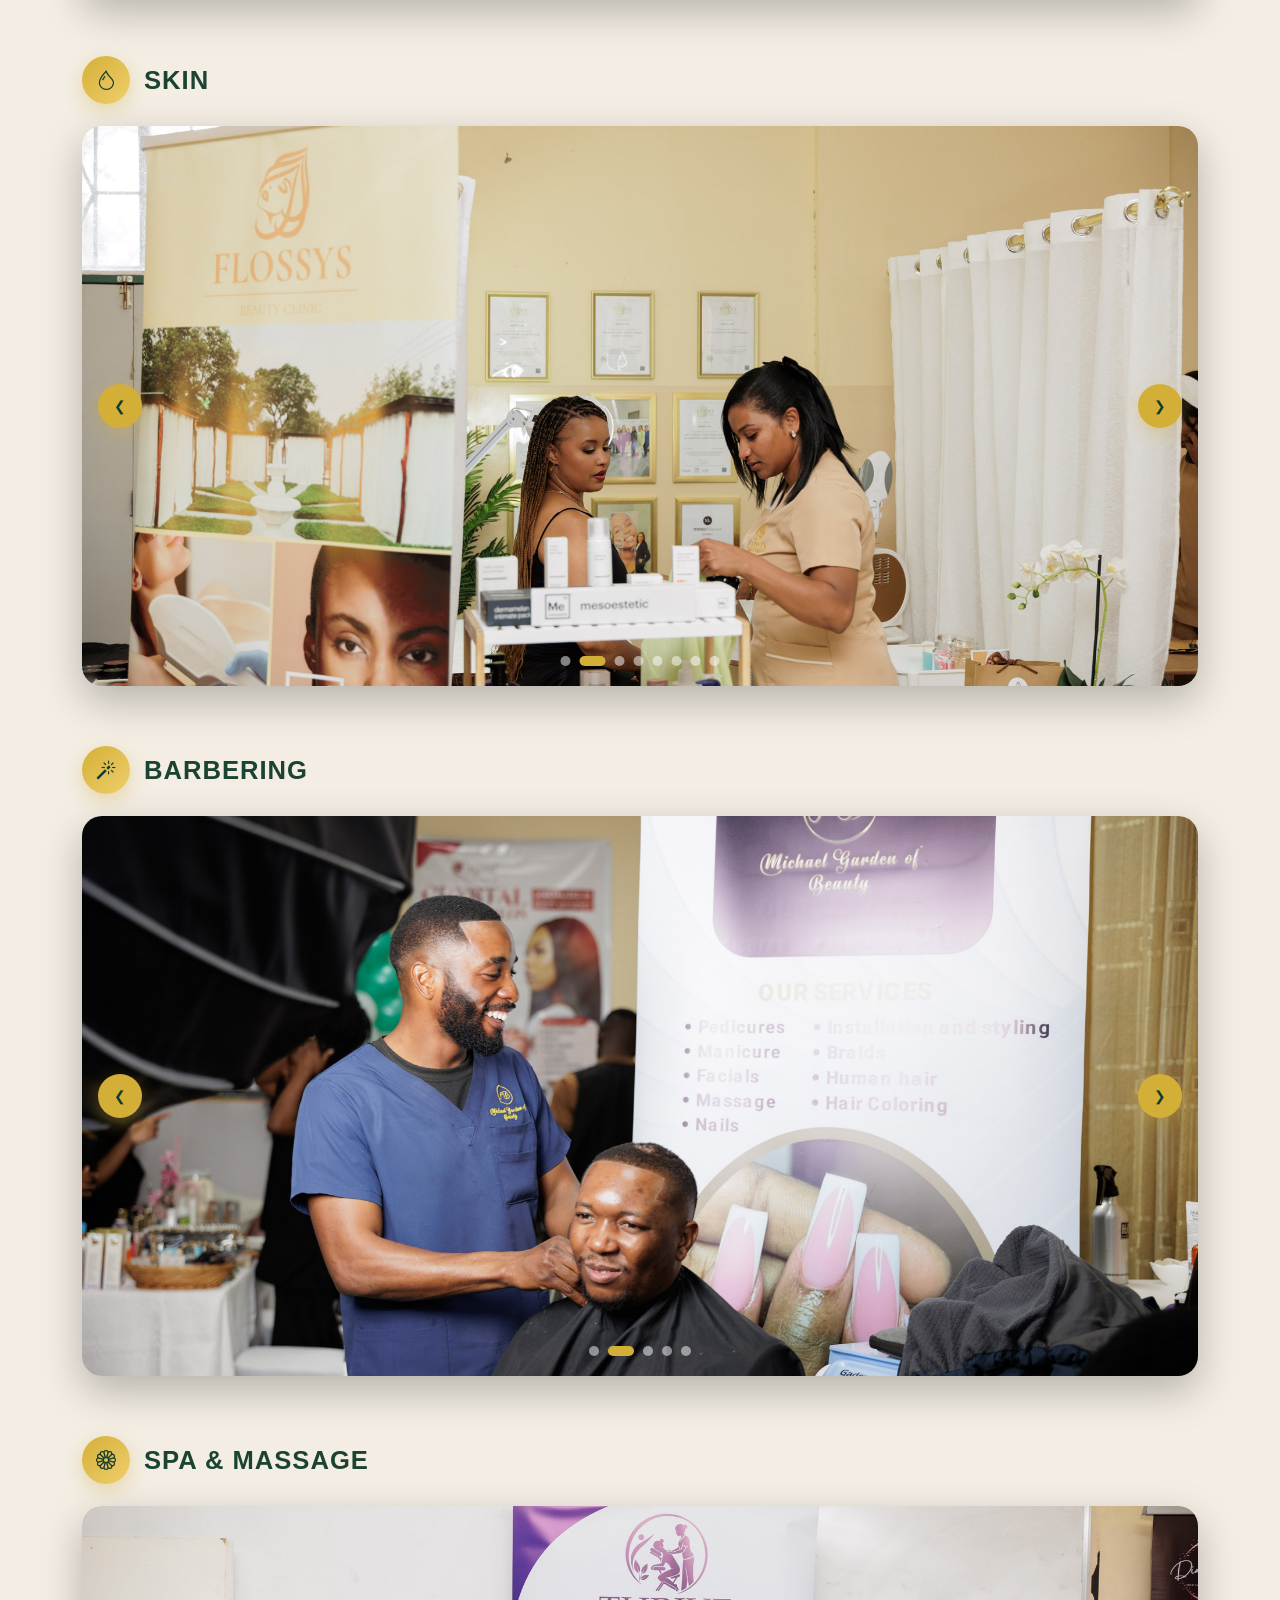
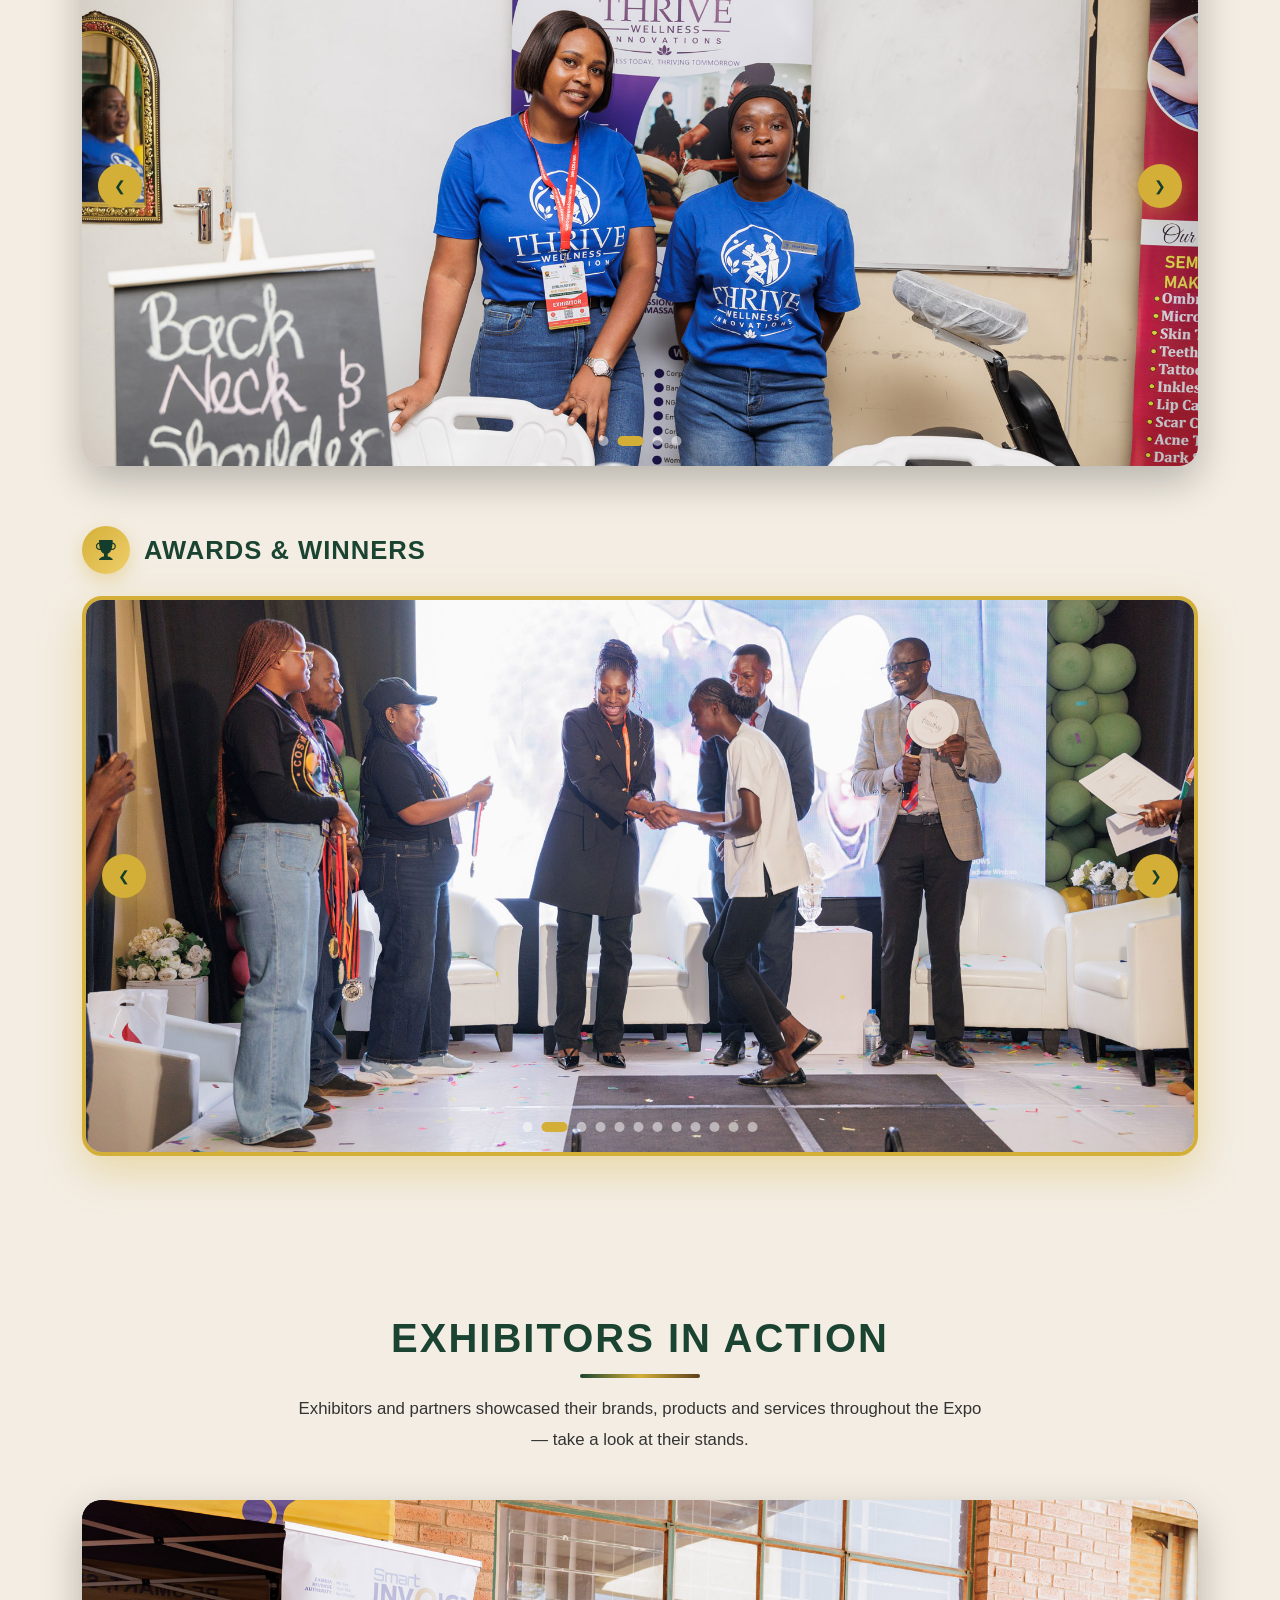
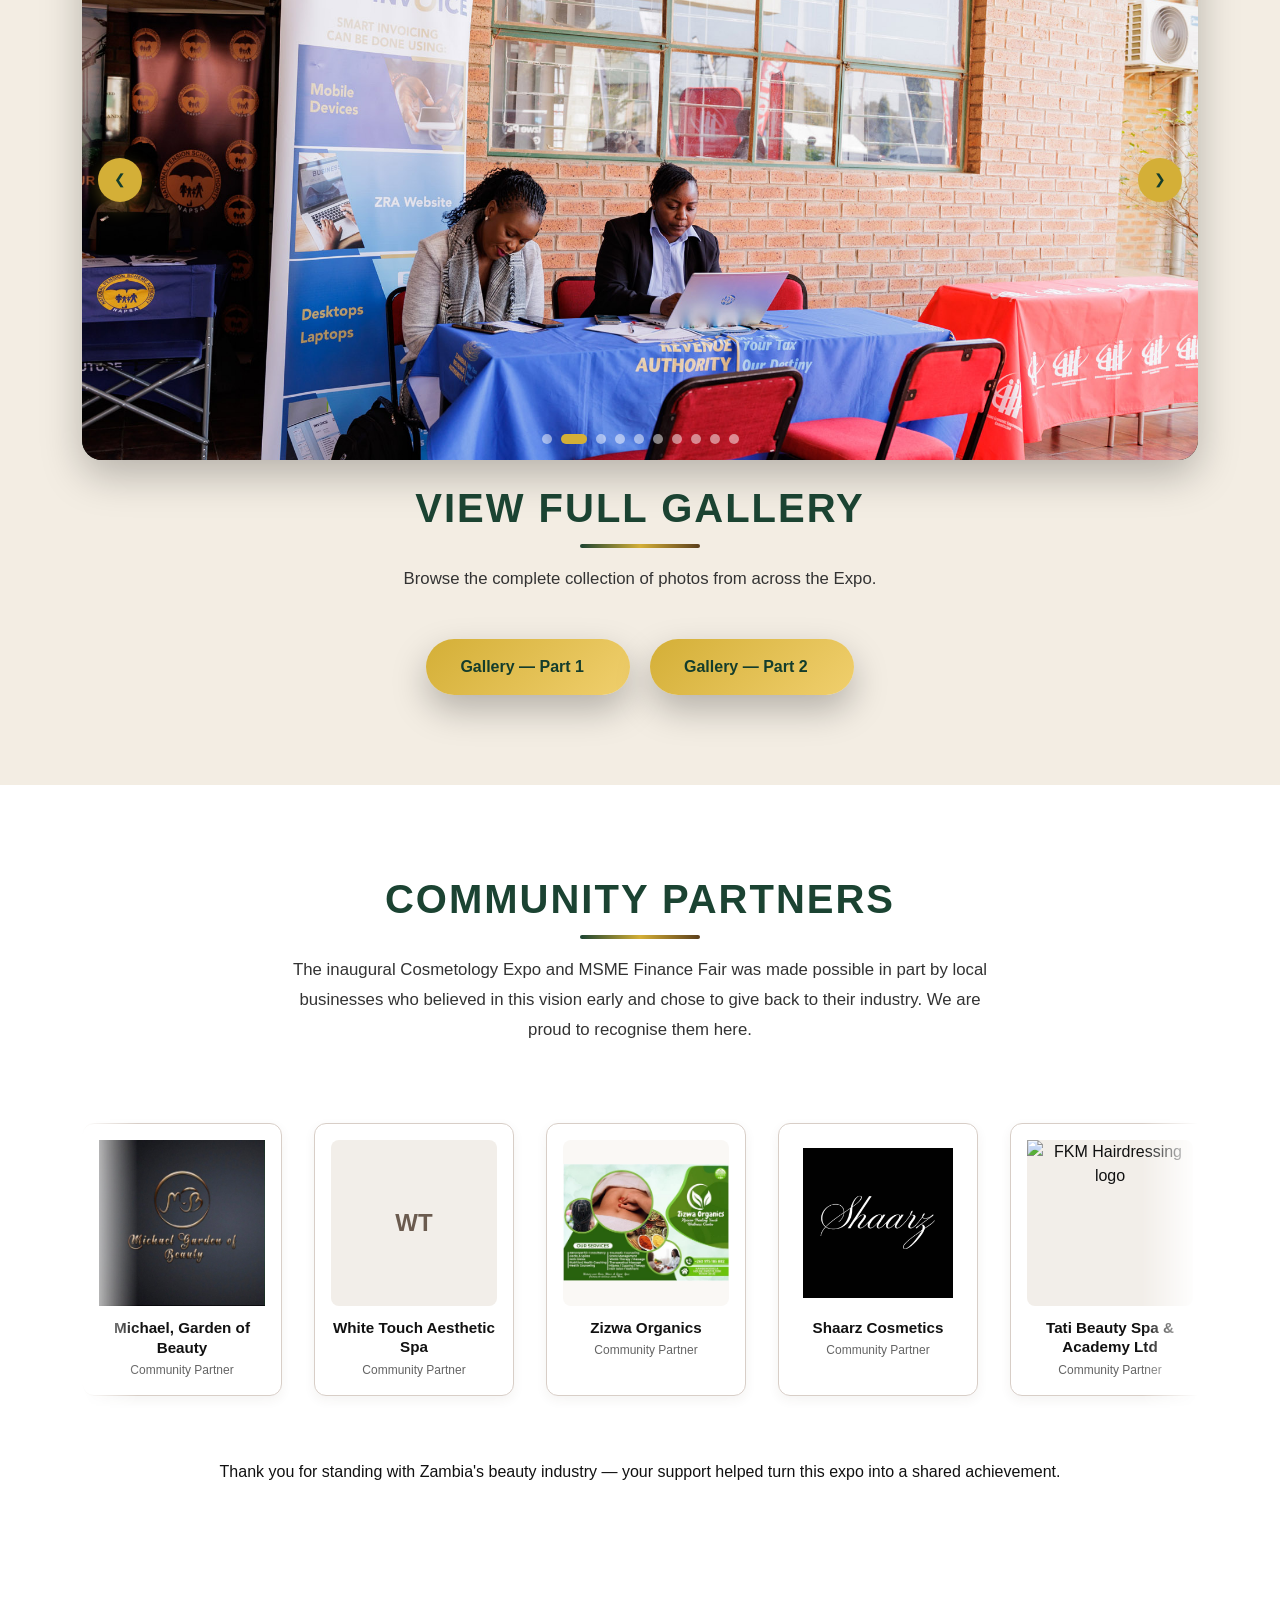
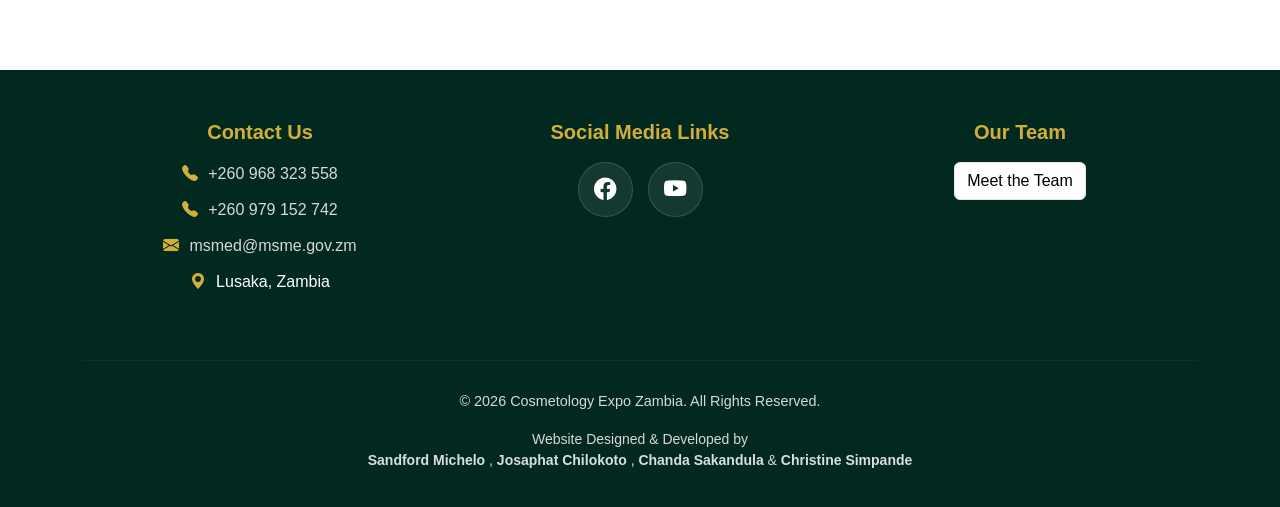
==== commit af268a23: "Update partner logo image source in index.html" ====
--- a/index.html
+++ b/index.html
@@ -1215,7 +1215,7 @@
 
         <a class="partner-card" href="https://facebook.com/REPLACE_ME" target="_blank" rel="noopener noreferrer">
           <div class="partner-logo partner-monogram">
-            <span>TB</span>
+             <img src="images/Tati_Beauty.jpg" alt="FKM Hairdressing logo" loading="lazy" />
           </div>
           <h3 class="partner-name">Tati Beauty Spa &amp; Academy Ltd</h3>
           <span class="partner-tag">Community Partner</span>
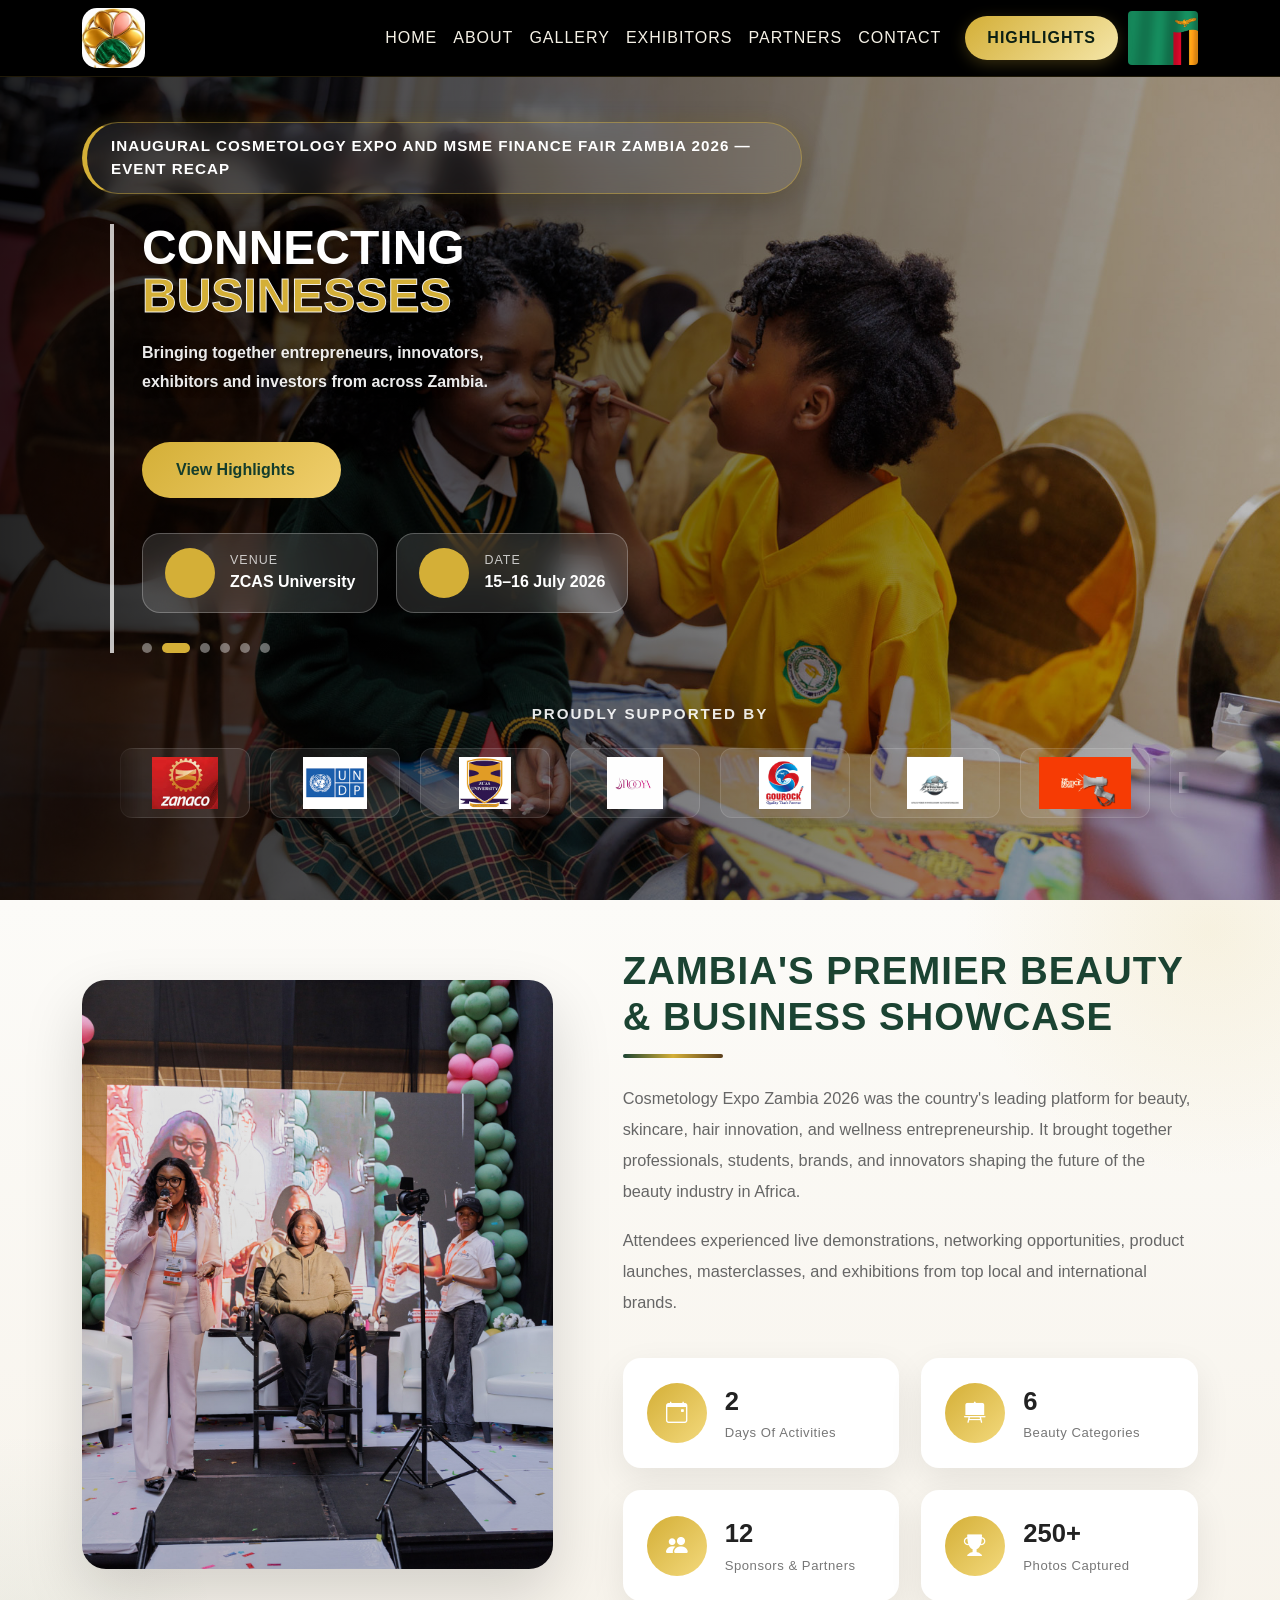
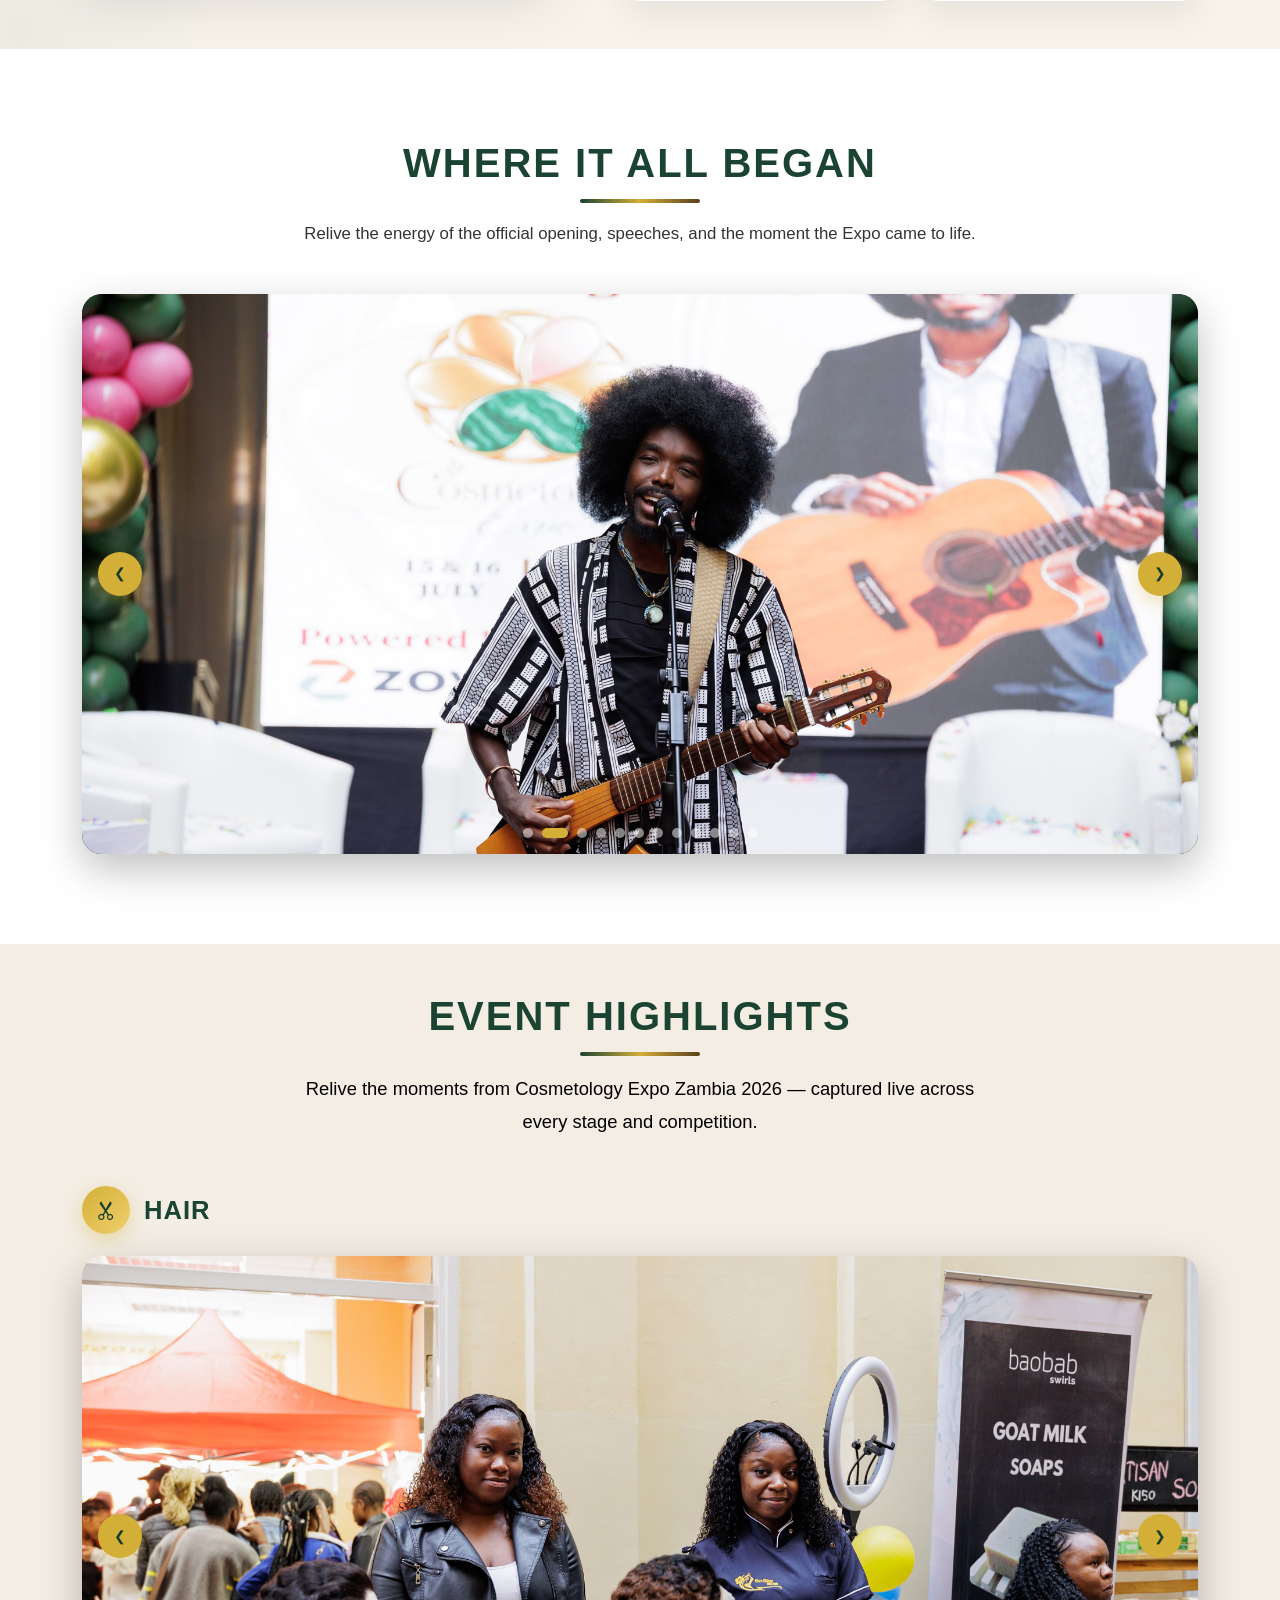
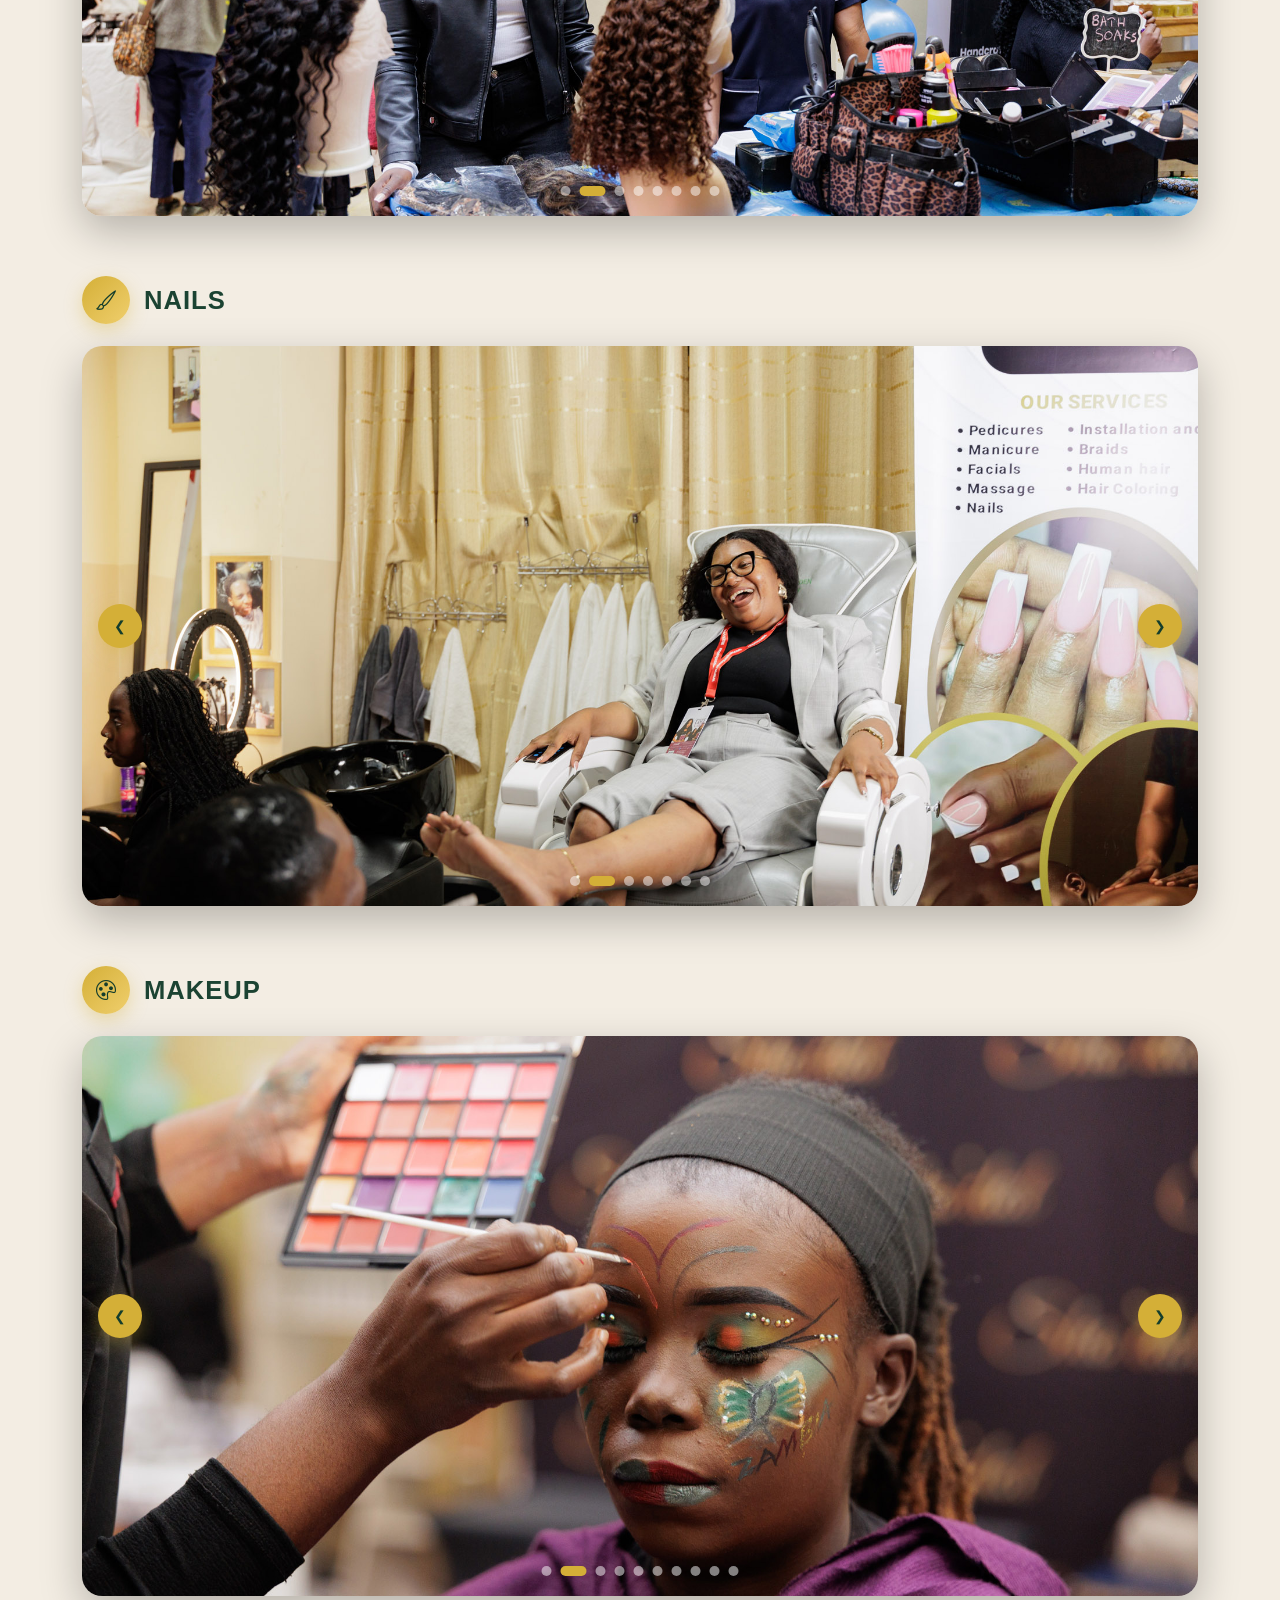
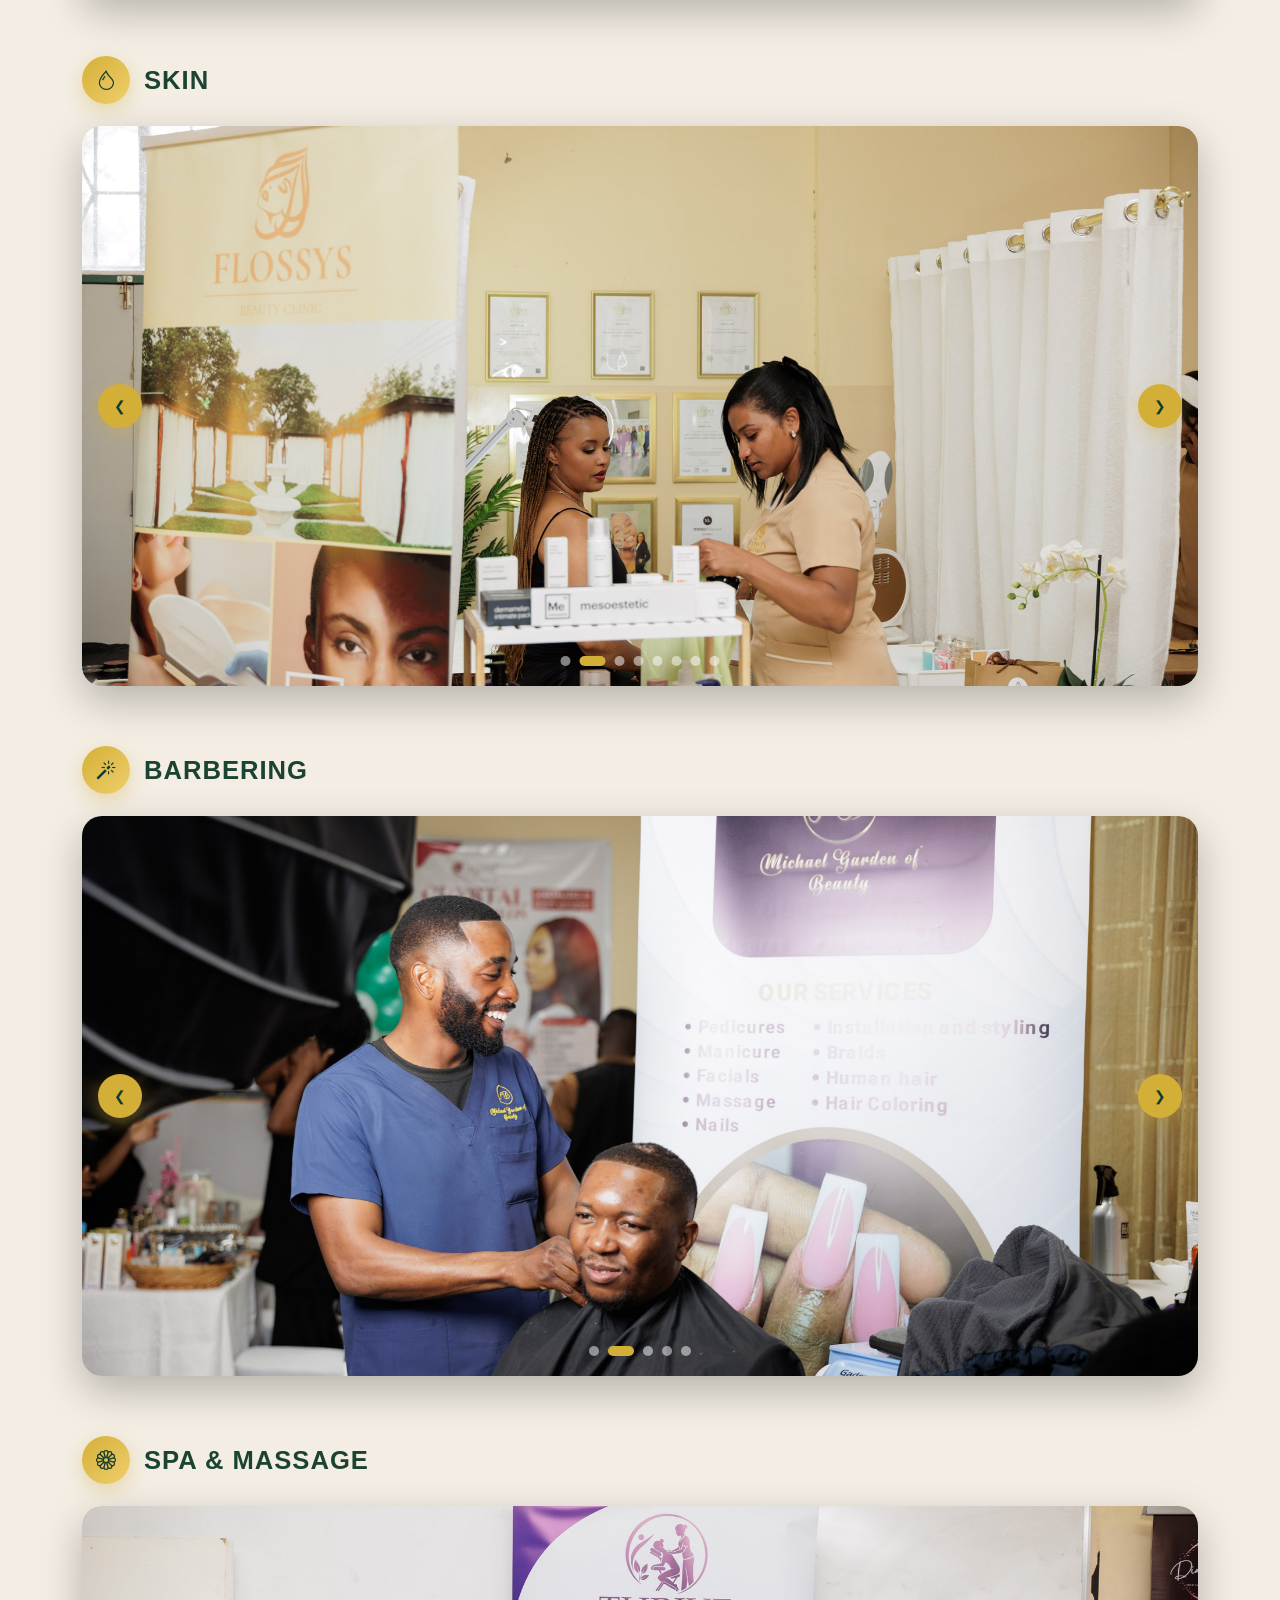
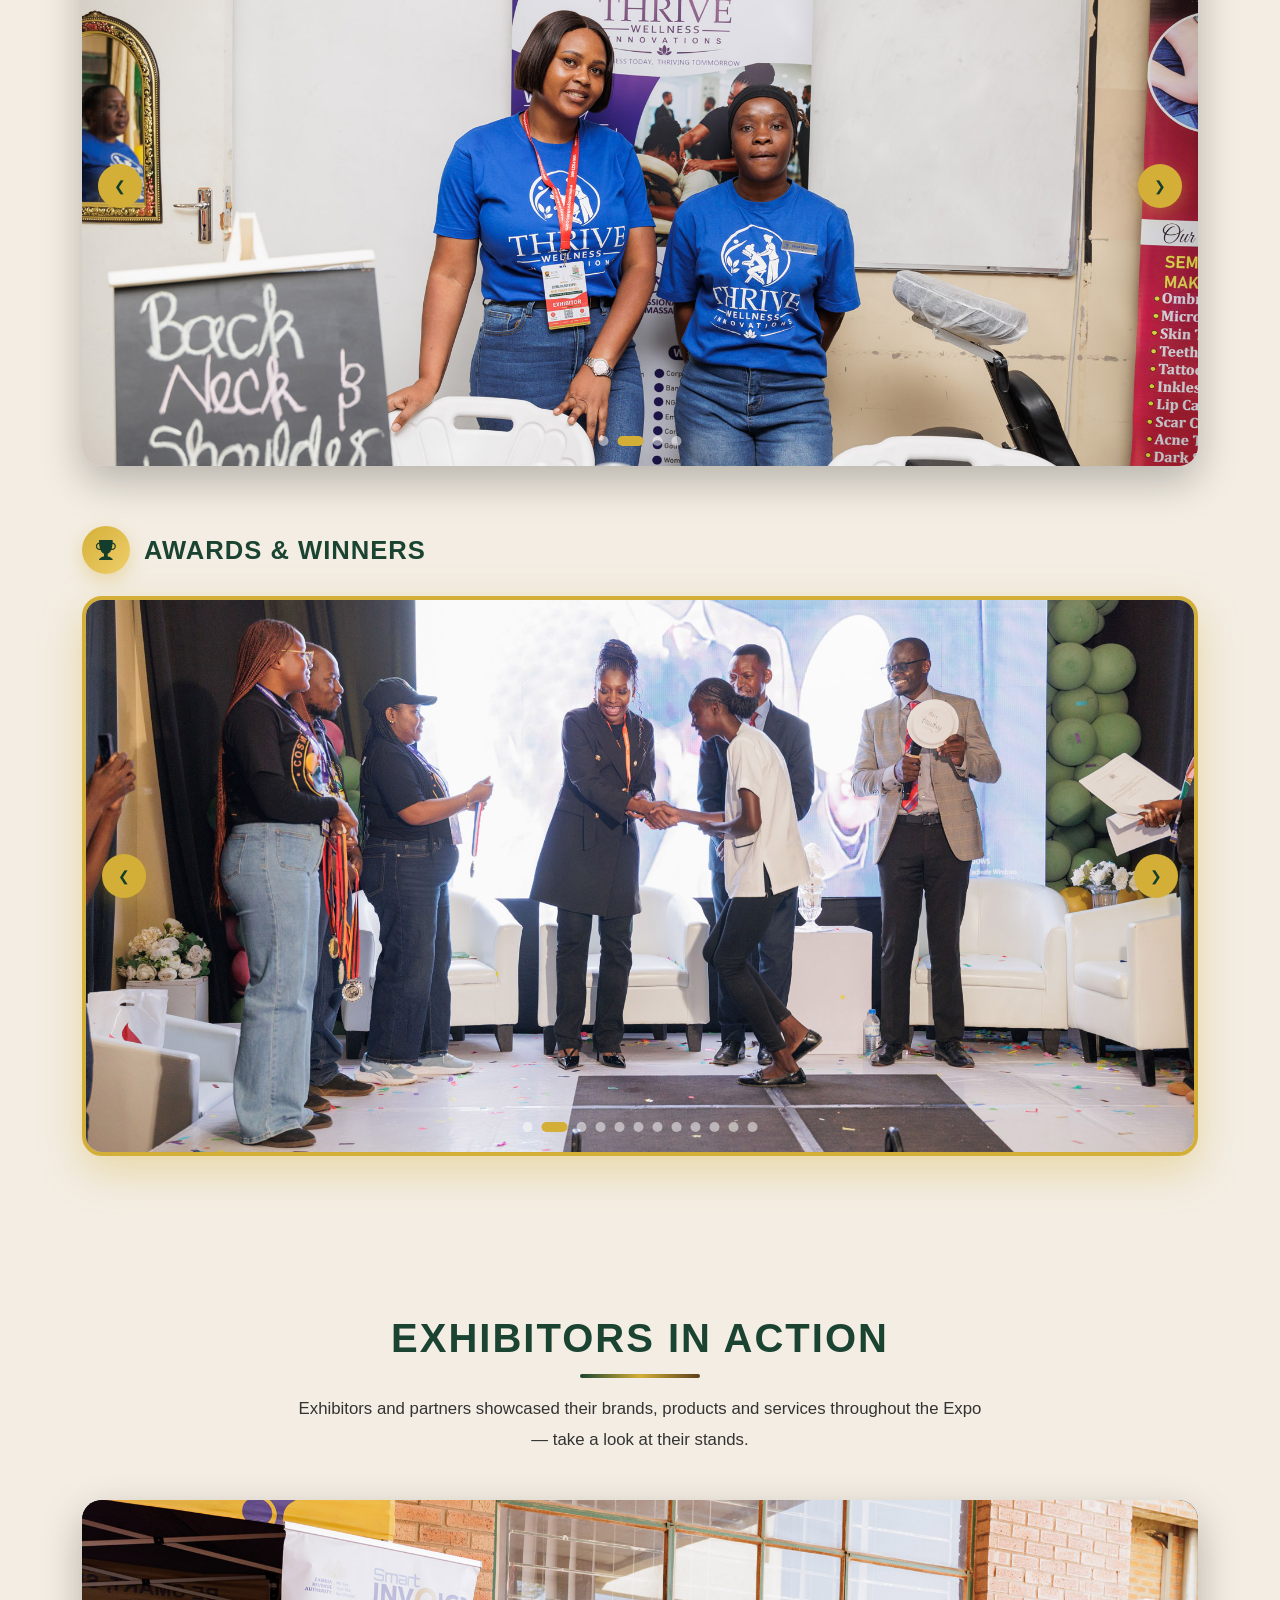
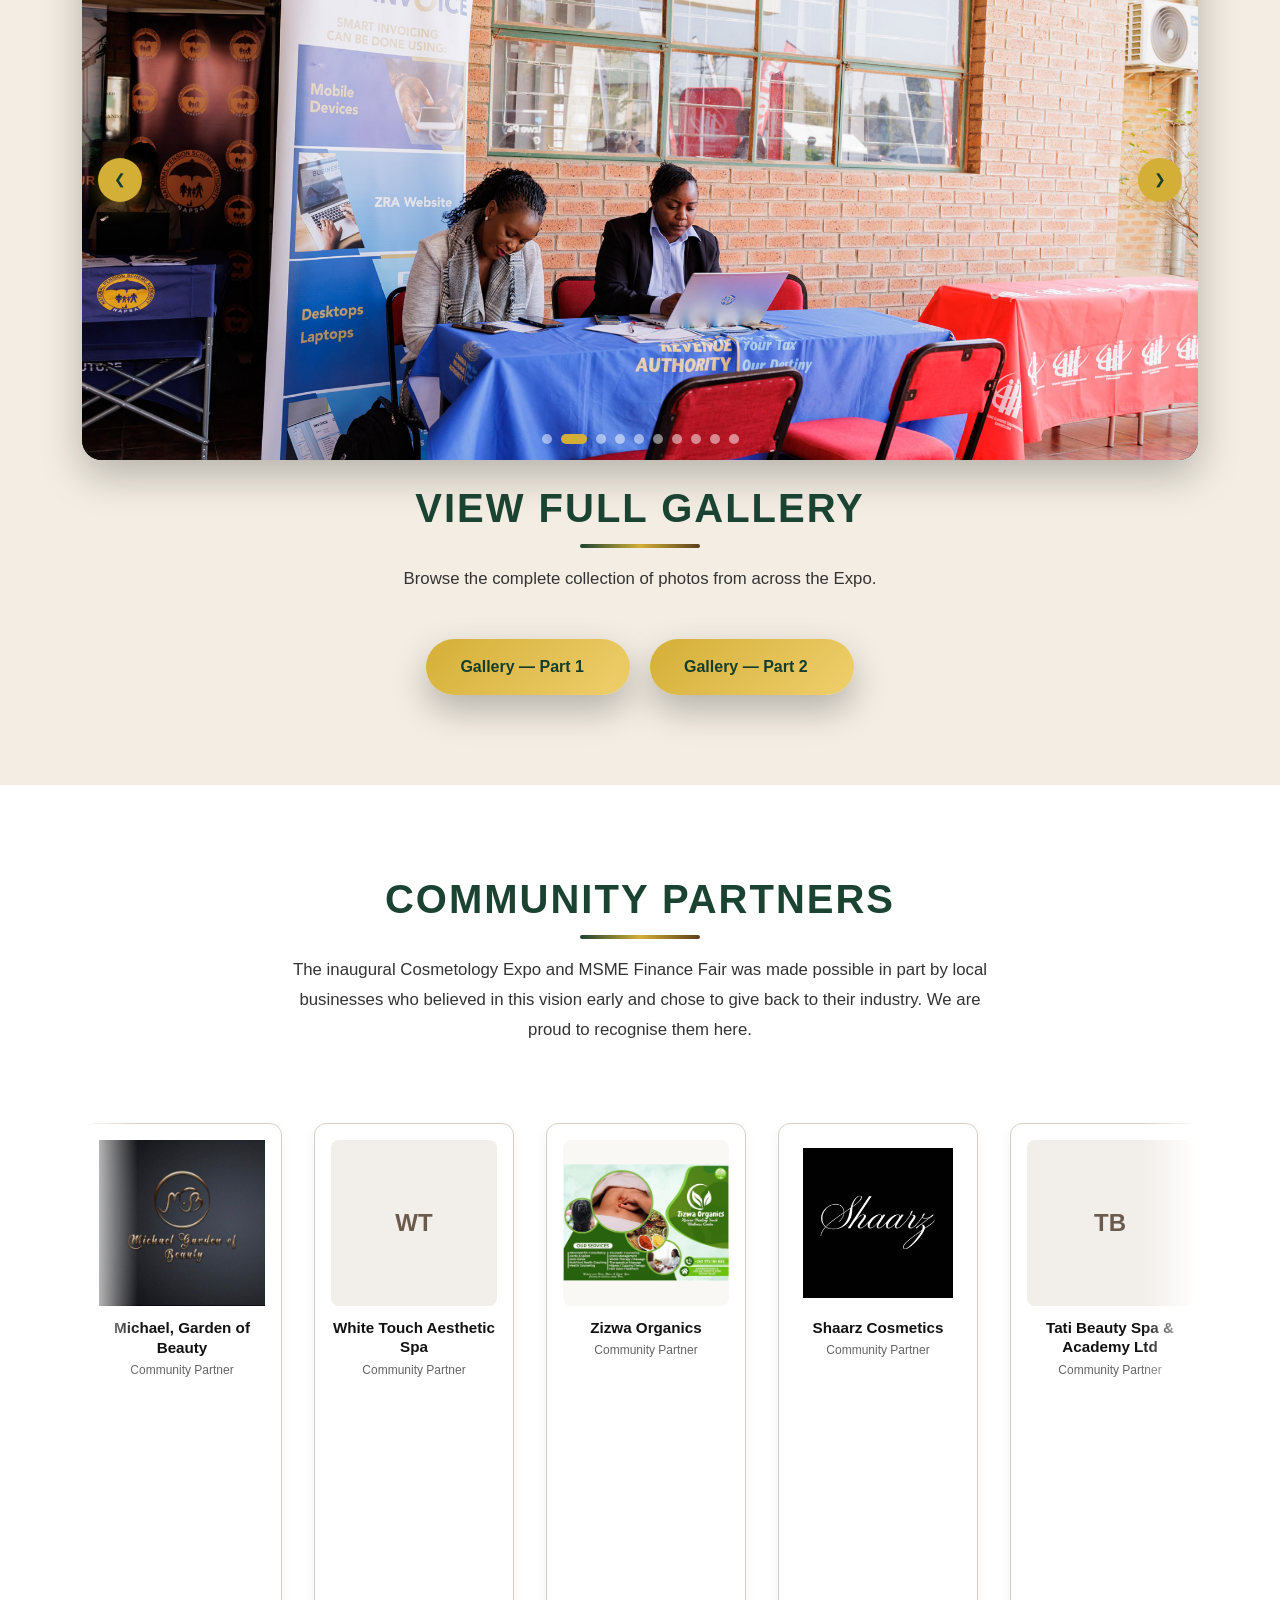
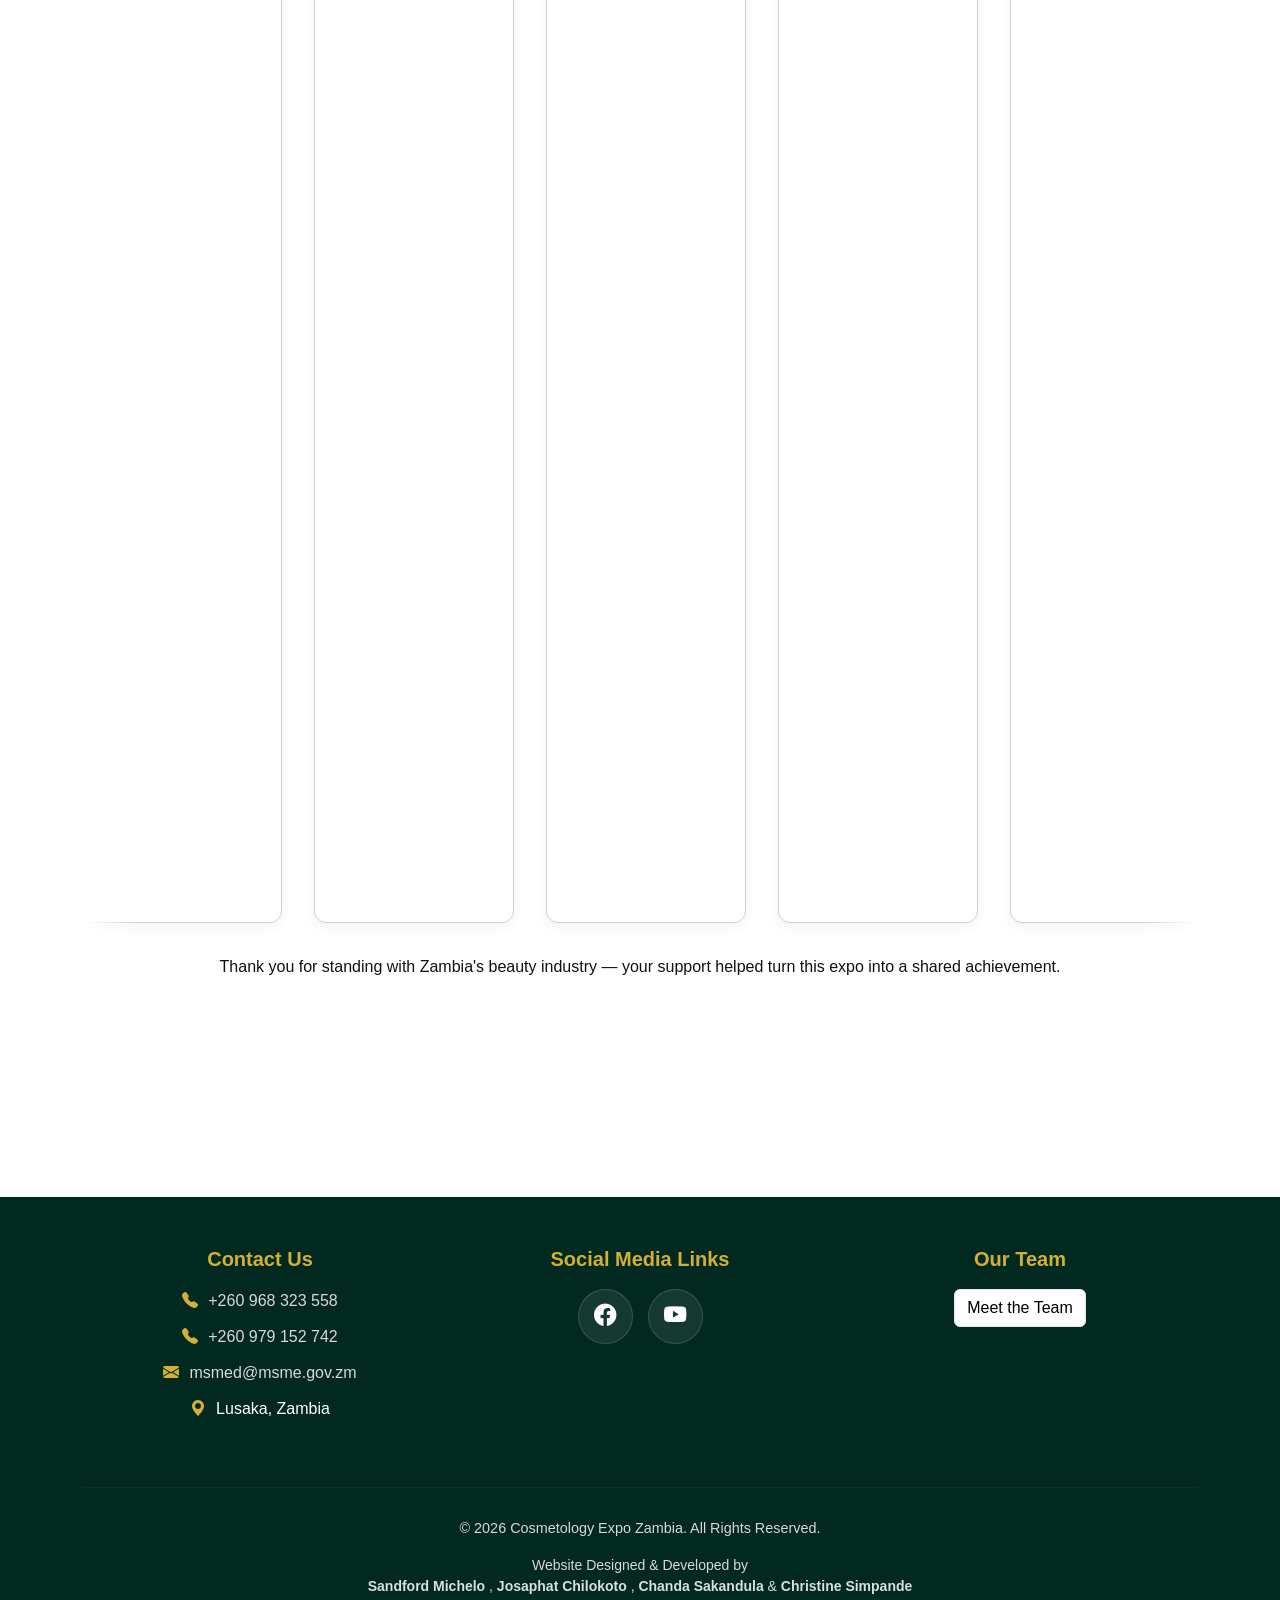
==== commit dd7a26e4: "Update Tati Beauty logo and image structure" ====
--- a/index.html
+++ b/index.html
@@ -1215,7 +1215,7 @@
 
         <a class="partner-card" href="https://facebook.com/REPLACE_ME" target="_blank" rel="noopener noreferrer">
           <div class="partner-logo partner-monogram">
-             <img src="images/Tati_Beauty.jpg" alt="FKM Hairdressing logo" loading="lazy" />
+            <span>TB</span>
           </div>
           <h3 class="partner-name">Tati Beauty Spa &amp; Academy Ltd</h3>
           <span class="partner-tag">Community Partner</span>
@@ -1307,7 +1307,8 @@
 
         <a class="partner-card" href="https://facebook.com/REPLACE_ME" target="_blank" rel="noopener noreferrer" aria-hidden="true" tabindex="-1">
           <div class="partner-logo partner-monogram">
-            <span>TB</span>
+            <div class="partner-logo partner-logo--dark">
+            <img src="images/tati_beauty1.jpg" alt="" loading="lazy" />
           </div>
           <h3 class="partner-name">Tati Beauty Spa &amp; Academy Ltd</h3>
           <span class="partner-tag">Community Partner</span>
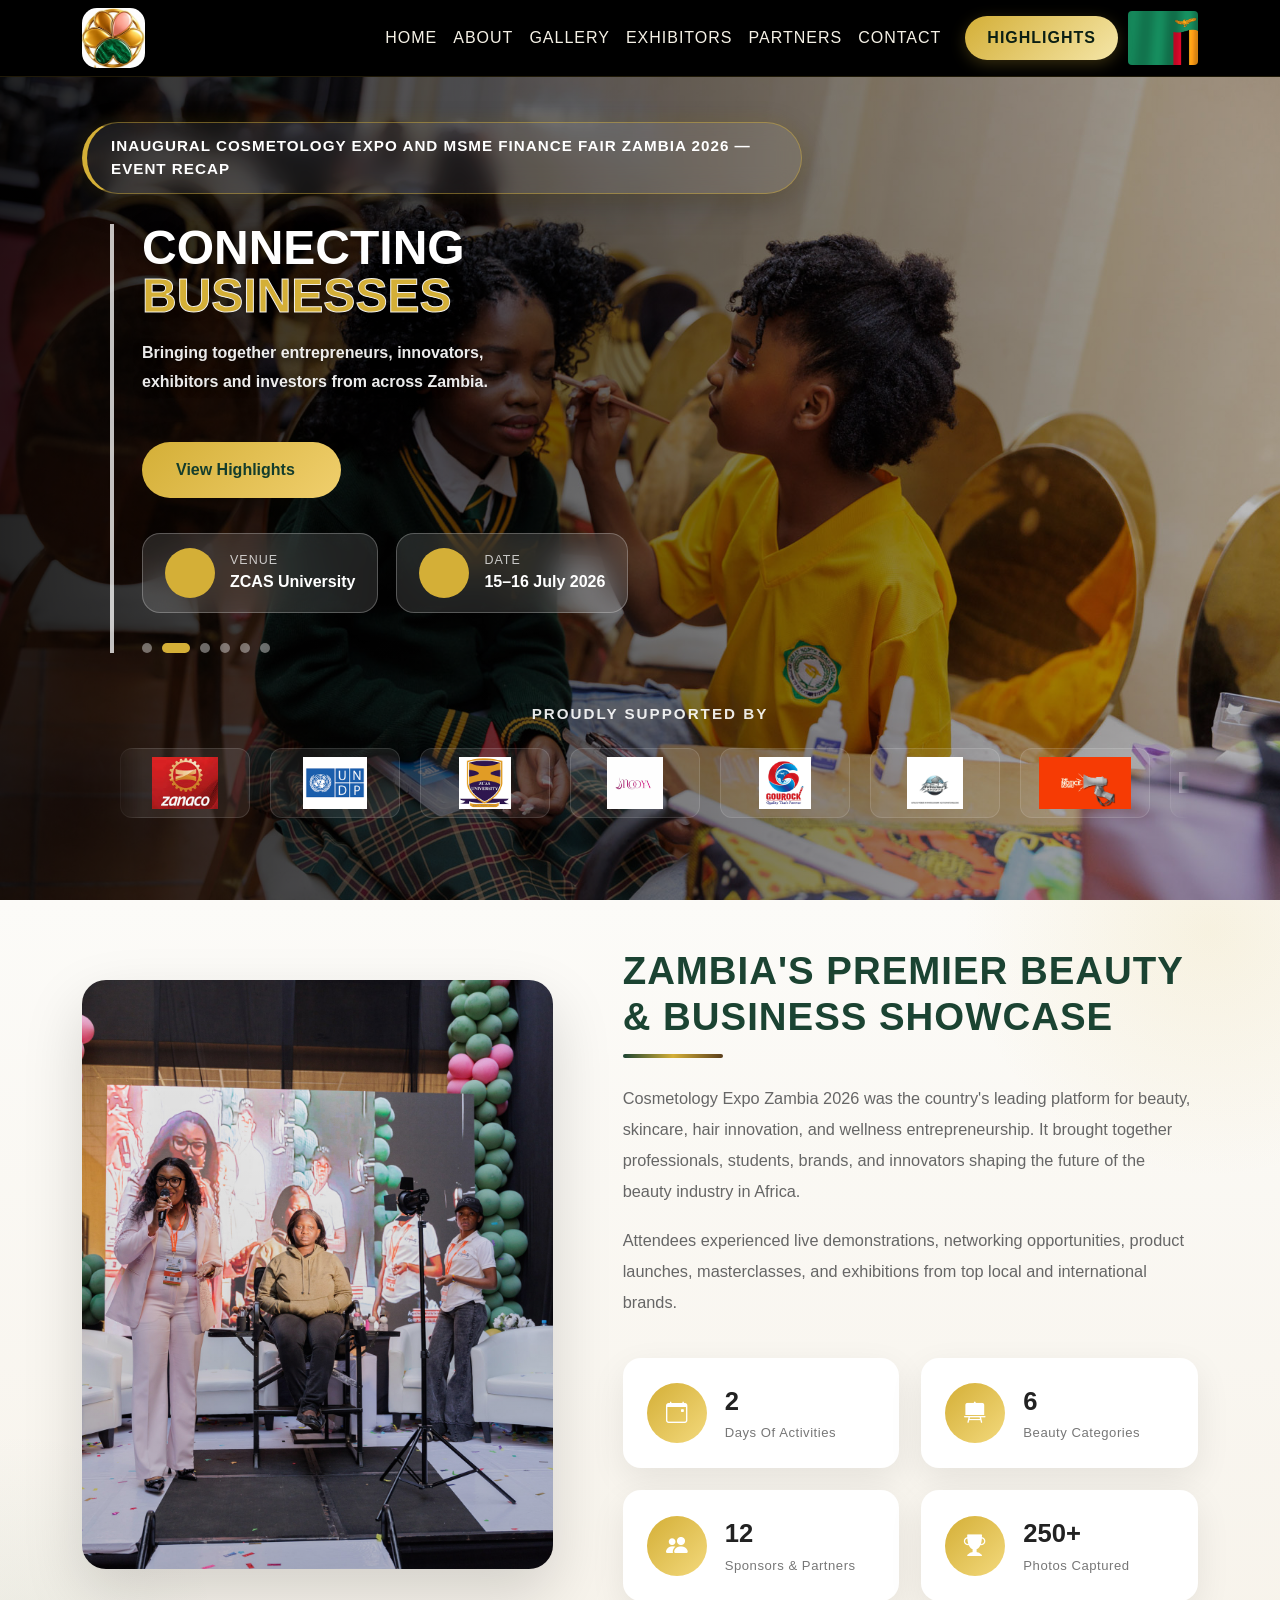
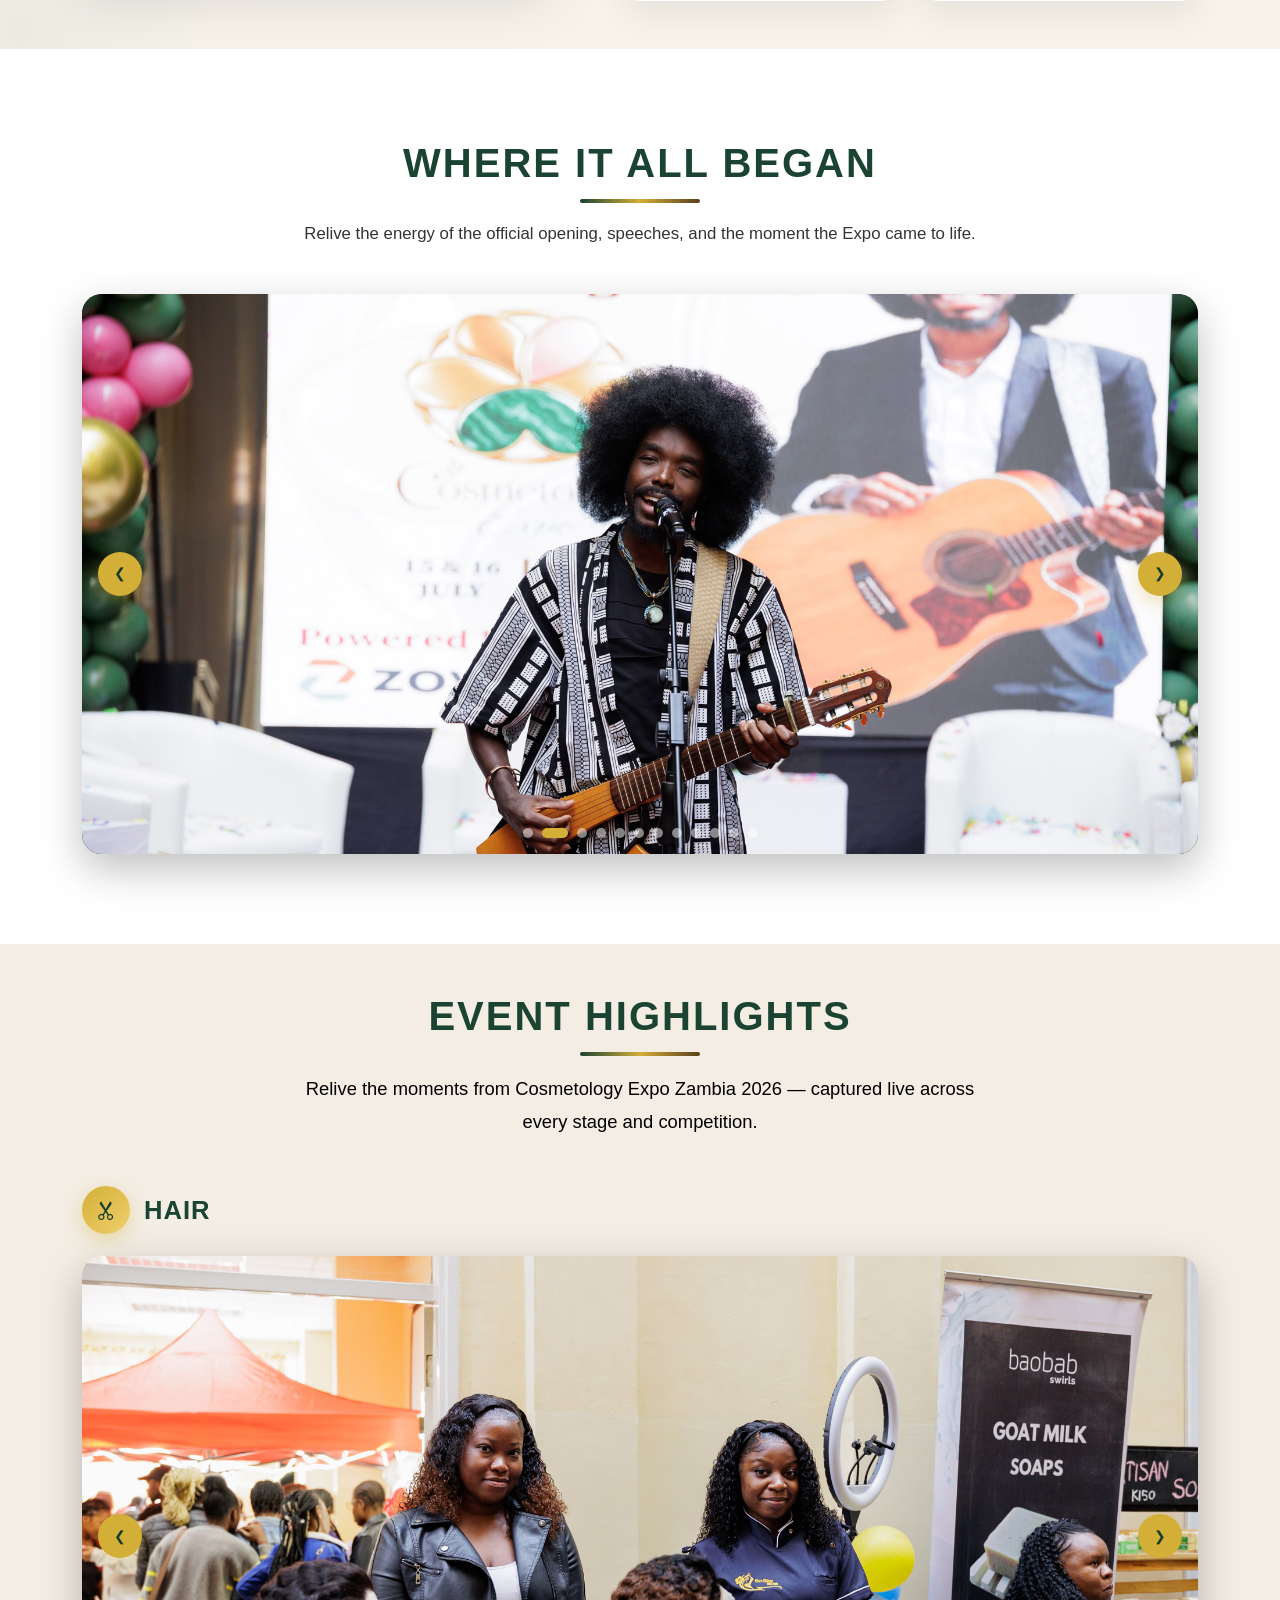
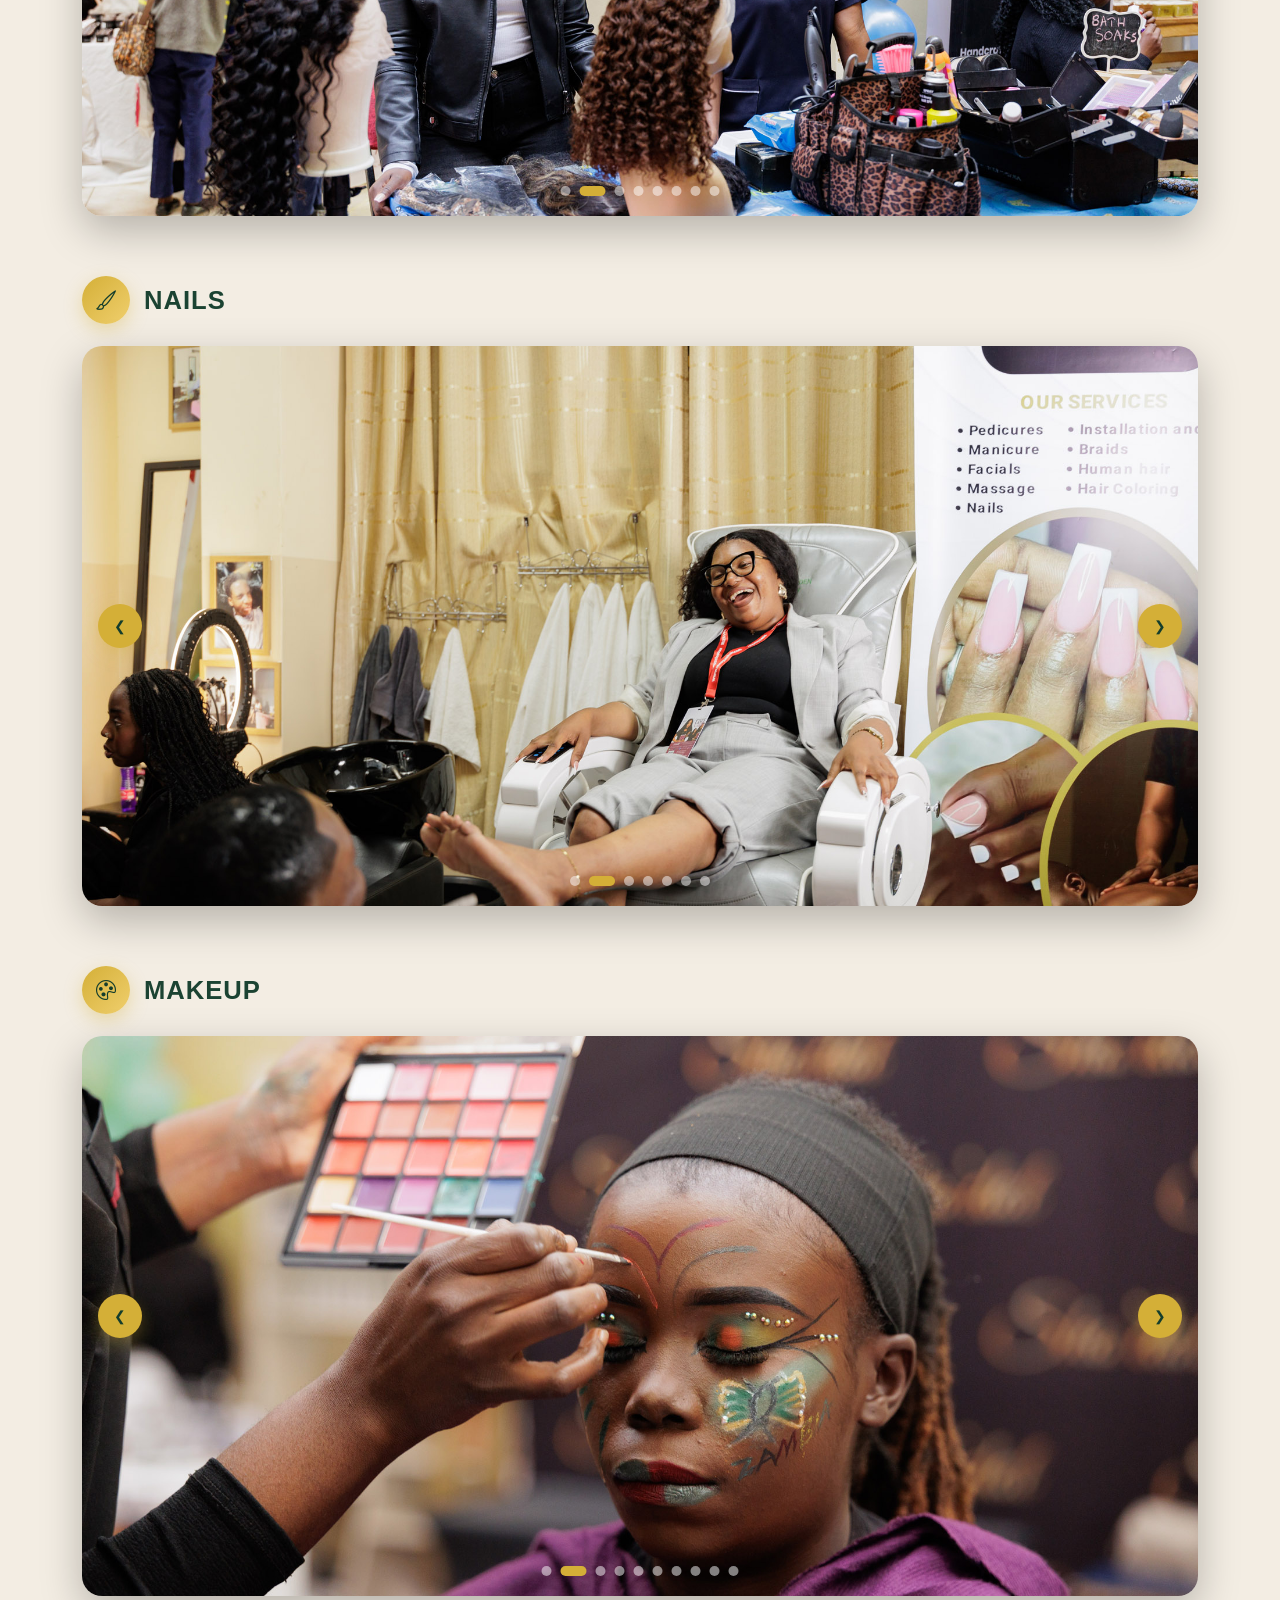
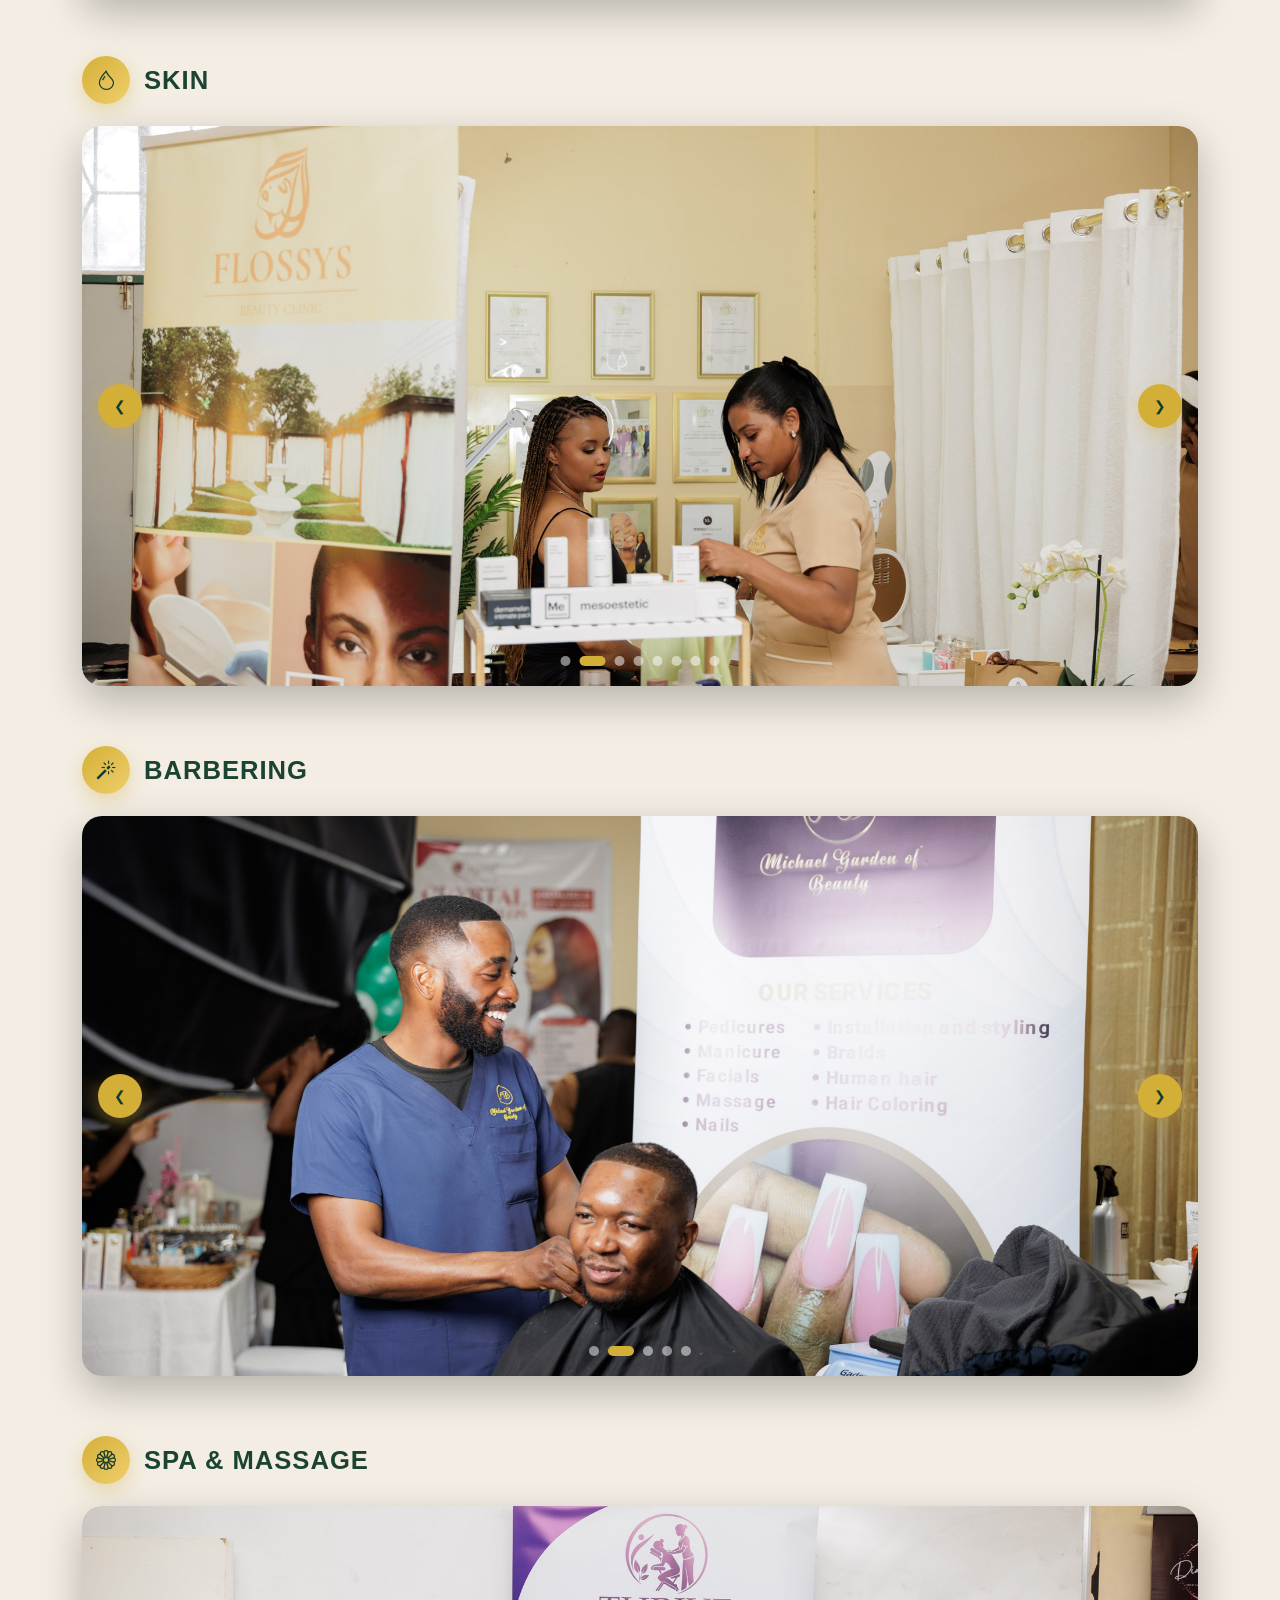
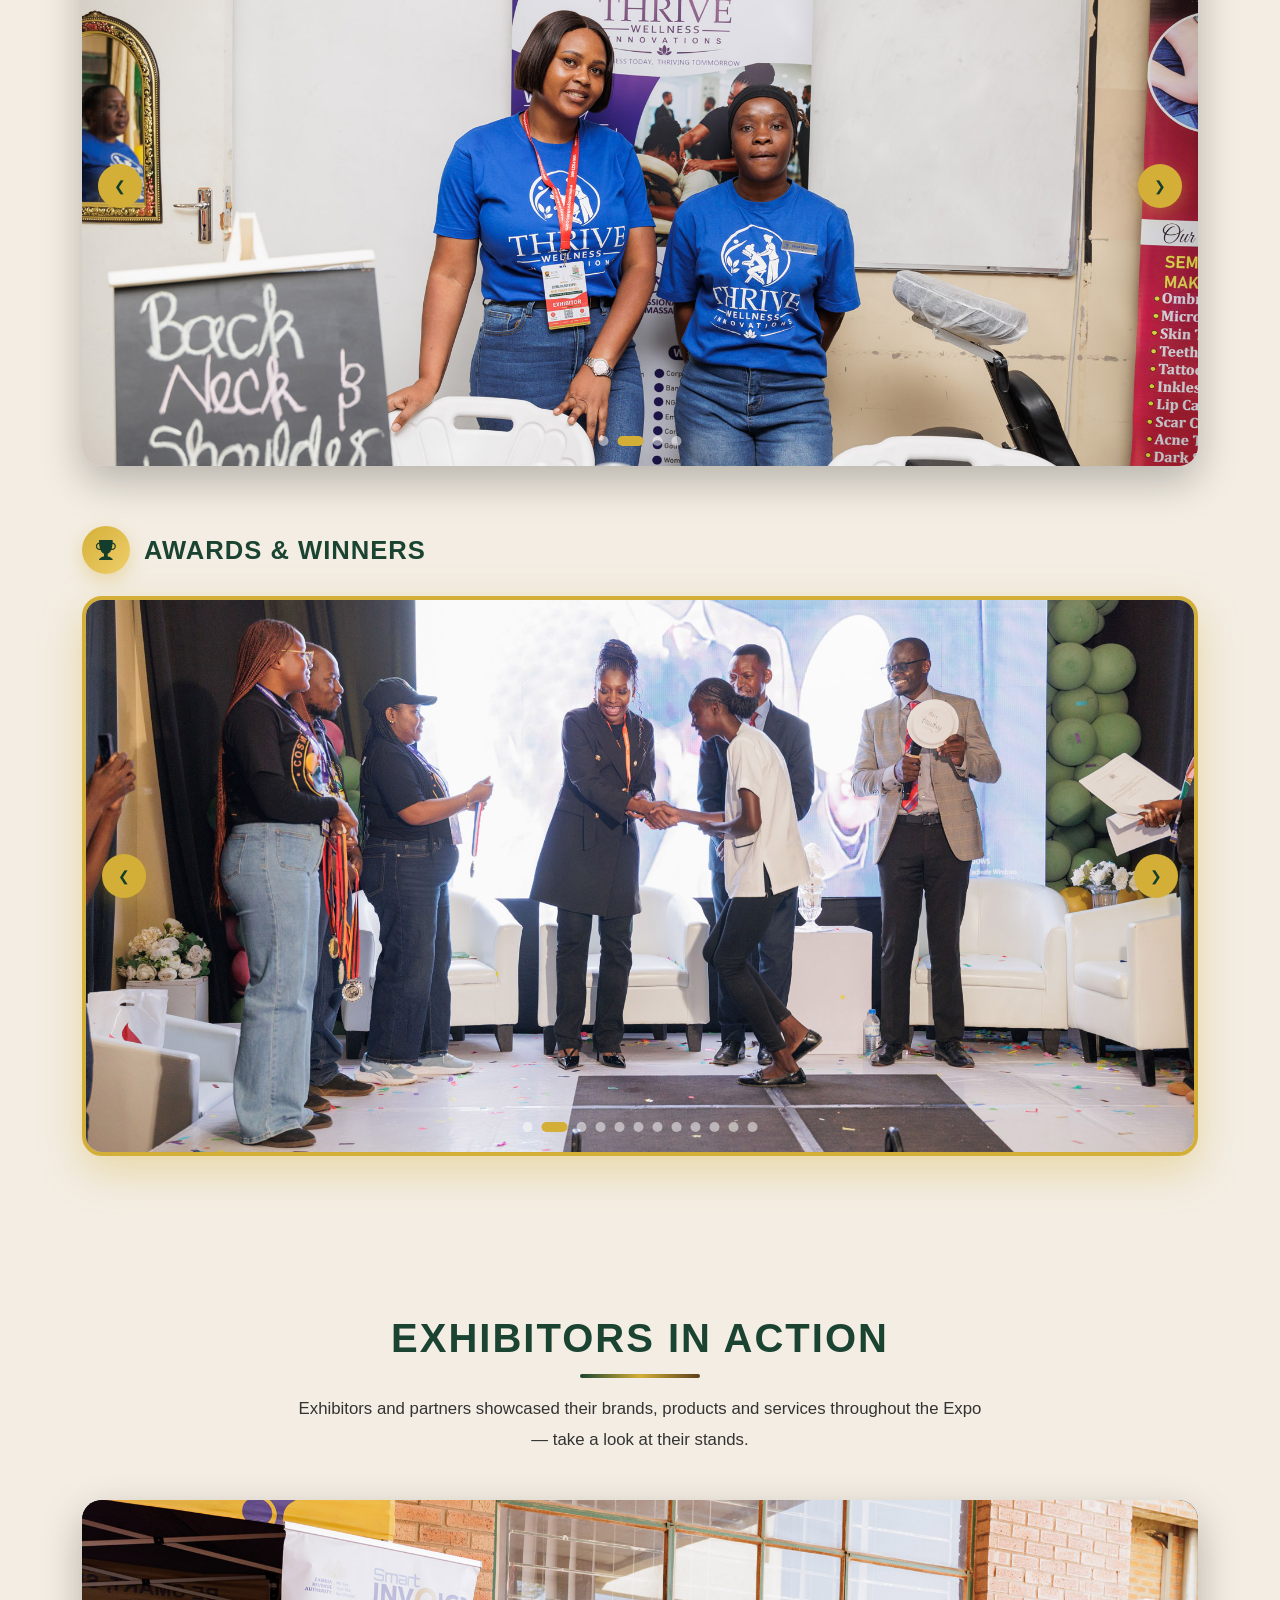
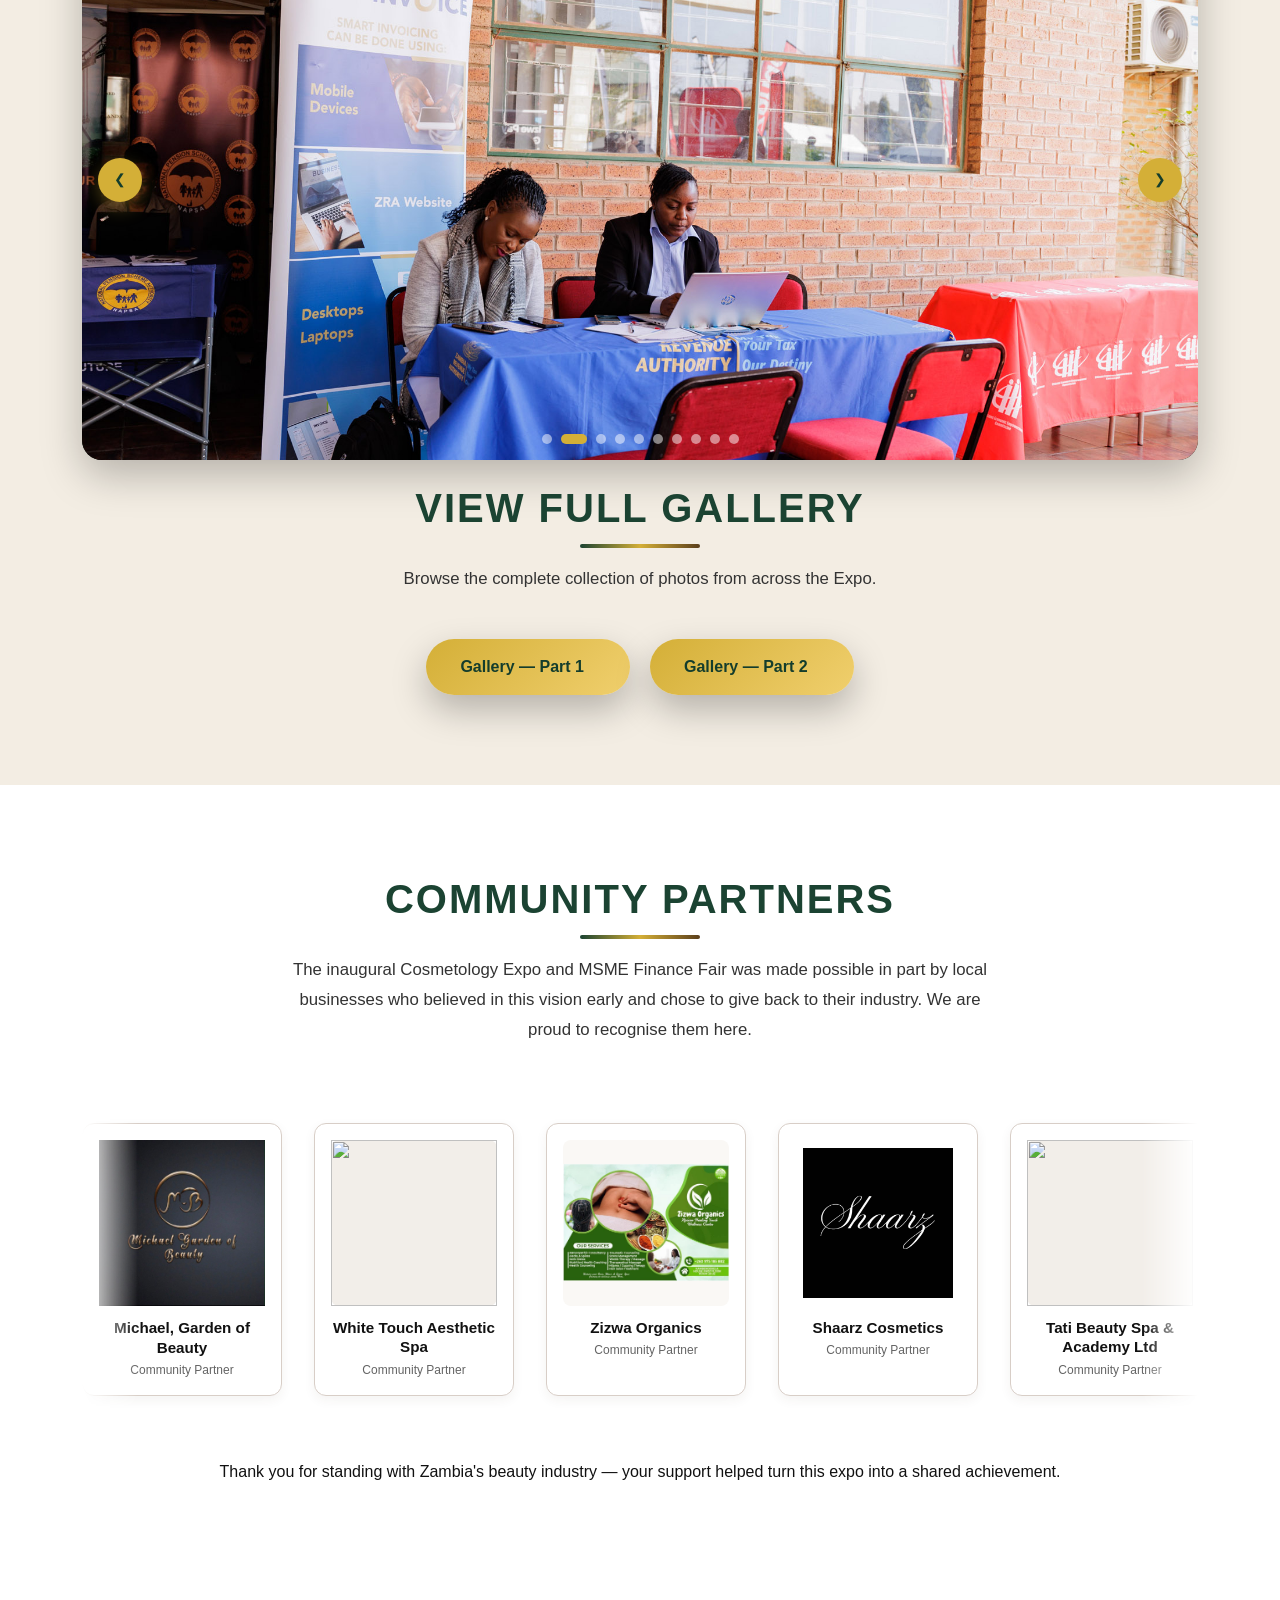
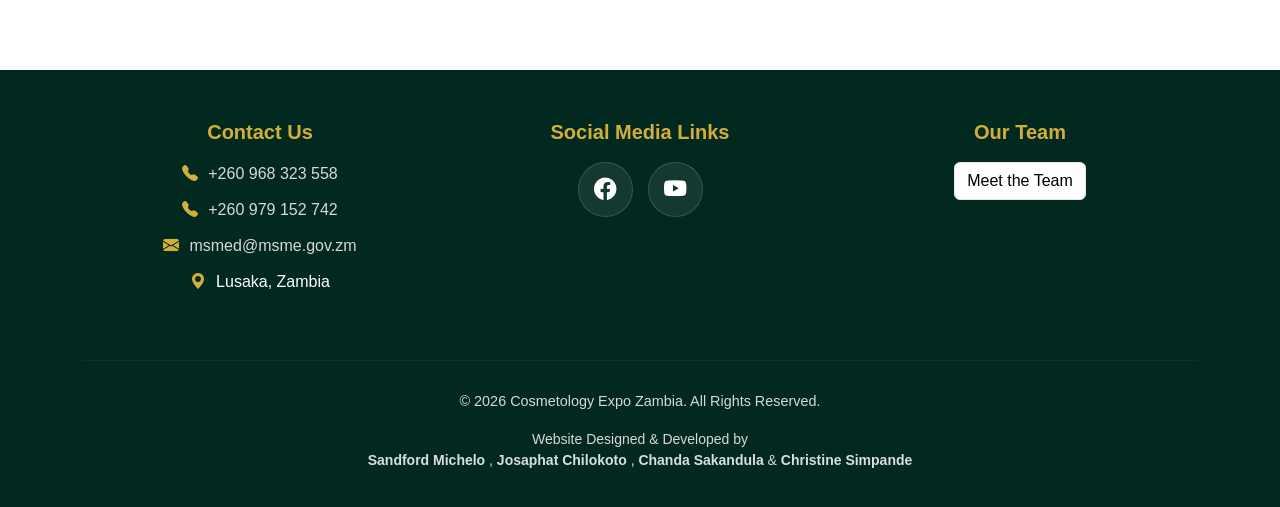
==== commit e20e797b: "Add files via upload" ====
--- a/index.html
+++ b/index.html
@@ -1189,9 +1189,9 @@
           <span class="partner-tag">Community Partner</span>
         </a>
 
-        <a class="partner-card" href="https://facebook.com/REPLACE_ME" target="_blank" rel="noopener noreferrer">
+        <a class="partner-card" href="https://web.facebook.com/people/Whitetouch-Derma-spa/100084454996754/?locale=mt_MT#" target="_blank" rel="noopener noreferrer">
           <div class="partner-logo partner-monogram">
-            <span>WT</span>
+             <img src="images/white_beauty.jpg" alt="" loading="lazy" />
           </div>
           <h3 class="partner-name">White Touch Aesthetic Spa</h3>
           <span class="partner-tag">Community Partner</span>
@@ -1213,9 +1213,9 @@
           <span class="partner-tag">Community Partner</span>
         </a>
 
-        <a class="partner-card" href="https://facebook.com/REPLACE_ME" target="_blank" rel="noopener noreferrer">
+        <a class="partner-card" href="https://web.facebook.com/tatibeautystudio/?_rdc=1&_rdr#" target="_blank" rel="noopener noreferrer">
           <div class="partner-logo partner-monogram">
-            <span>TB</span>
+             <img src="images/tati_beauty1.jpg" alt="" loading="lazy" />
           </div>
           <h3 class="partner-name">Tati Beauty Spa &amp; Academy Ltd</h3>
           <span class="partner-tag">Community Partner</span>
@@ -1248,7 +1248,7 @@
           <span class="partner-tag">Community Partner</span>
         </a>
 
-        <a class="partner-card" href="https://https://www.facebook.com/TintedCosmetics20" target="_blank" rel="noopener noreferrer">
+        <a class="partner-card" href="https://web.facebook.com/TintedCosmetics20/?_rdc=1&_rdr#" target="_blank" rel="noopener noreferrer">
           <div class="partner-logo partner-logo--dark">
             <img src="images/Tinted_cosmetics.jpg" alt="Tinted Cosmetics logo" loading="lazy" />
           </div>
@@ -1256,9 +1256,9 @@
           <span class="partner-tag">Community Partner</span>
         </a>
 
-        <a class="partner-card" href="https://facebook.com/REPLACE_ME" target="_blank" rel="noopener noreferrer">
+        <a class="partner-card" href="https://web.facebook.com/Glamzedmakeup?locale=mt_MT" target="_blank" rel="noopener noreferrer">
           <div class="partner-logo partner-monogram">
-            <span>GK</span>
+            <img src="images/kays.jpg" alt="Tinted Cosmetics logo" loading="lazy" />
           </div>
           <h3 class="partner-name">Glam Kay Beauty Salon</h3>
           <span class="partner-tag">Community Partner</span>
@@ -1281,13 +1281,14 @@
           <span class="partner-tag">Community Partner</span>
         </a>
 
-        <a class="partner-card" href="https://facebook.com/REPLACE_ME" target="_blank" rel="noopener noreferrer" aria-hidden="true" tabindex="-1">
+      <a class="partner-card" href="https://web.facebook.com/people/Whitetouch-Derma-spa/100084454996754/?locale=mt_MT#" target="_blank" rel="noopener noreferrer">
           <div class="partner-logo partner-monogram">
-            <span>WT</span>
+             <img src="images/white_beauty.jpg" alt="" loading="lazy" />
           </div>
           <h3 class="partner-name">White Touch Aesthetic Spa</h3>
           <span class="partner-tag">Community Partner</span>
         </a>
+
 
         <a class="partner-card" href="https://www.facebook.com/Africanhealingtouch" target="_blank" rel="noopener noreferrer" aria-hidden="true" tabindex="-1">
           <div class="partner-logo">
@@ -1305,9 +1306,8 @@
           <span class="partner-tag">Community Partner</span>
         </a>
 
-        <a class="partner-card" href="https://facebook.com/REPLACE_ME" target="_blank" rel="noopener noreferrer" aria-hidden="true" tabindex="-1">
+        <a class="partner-card" href="https://www.facebook.com/tatibeautystudio" target="_blank" rel="noopener noreferrer" aria-hidden="true" tabindex="-1">
           <div class="partner-logo partner-monogram">
-            <div class="partner-logo partner-logo--dark">
             <img src="images/tati_beauty1.jpg" alt="" loading="lazy" />
           </div>
           <h3 class="partner-name">Tati Beauty Spa &amp; Academy Ltd</h3>
@@ -1349,14 +1349,14 @@
           <span class="partner-tag">Community Partner</span>
         </a>
 
-        <a class="partner-card" href="https://facebook.com/REPLACE_ME" target="_blank" rel="noopener noreferrer" aria-hidden="true" tabindex="-1">
+      
+        <a class="partner-card" href="https://web.facebook.com/Glamzedmakeup?locale=mt_MT" target="_blank" rel="noopener noreferrer">
           <div class="partner-logo partner-monogram">
-            <span>GK</span>
+            <img src="images/kays.jpg" alt="Tinted Cosmetics logo" loading="lazy" />
           </div>
           <h3 class="partner-name">Glam Kay Beauty Salon</h3>
           <span class="partner-tag">Community Partner</span>
         </a>
-
         <a class="partner-card" href="https://www.facebook.com/Beezcraftedsoapandlotions" target="_blank" rel="noopener noreferrer" aria-hidden="true" tabindex="-1">
           <div class="partner-logo">
             <img src="images/Pure_essence_Apothecary.jpg" alt="" loading="lazy" />
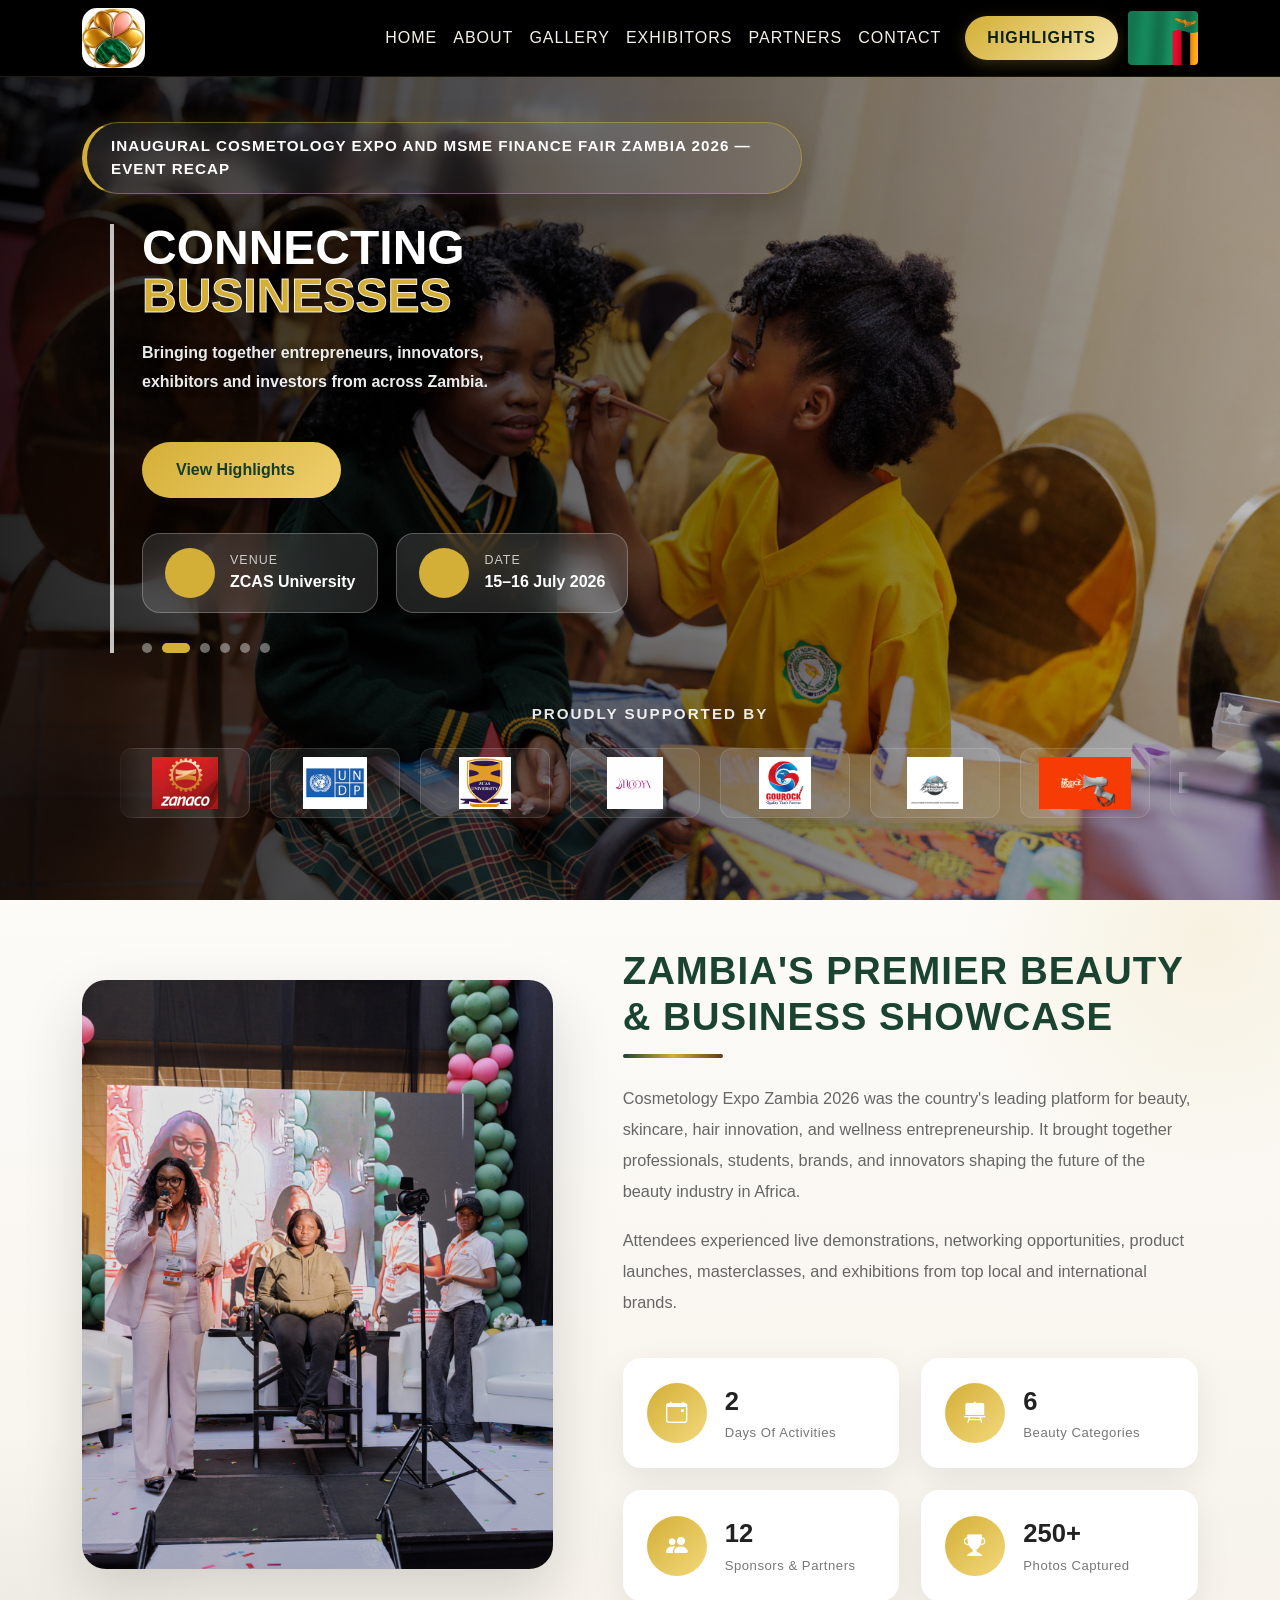
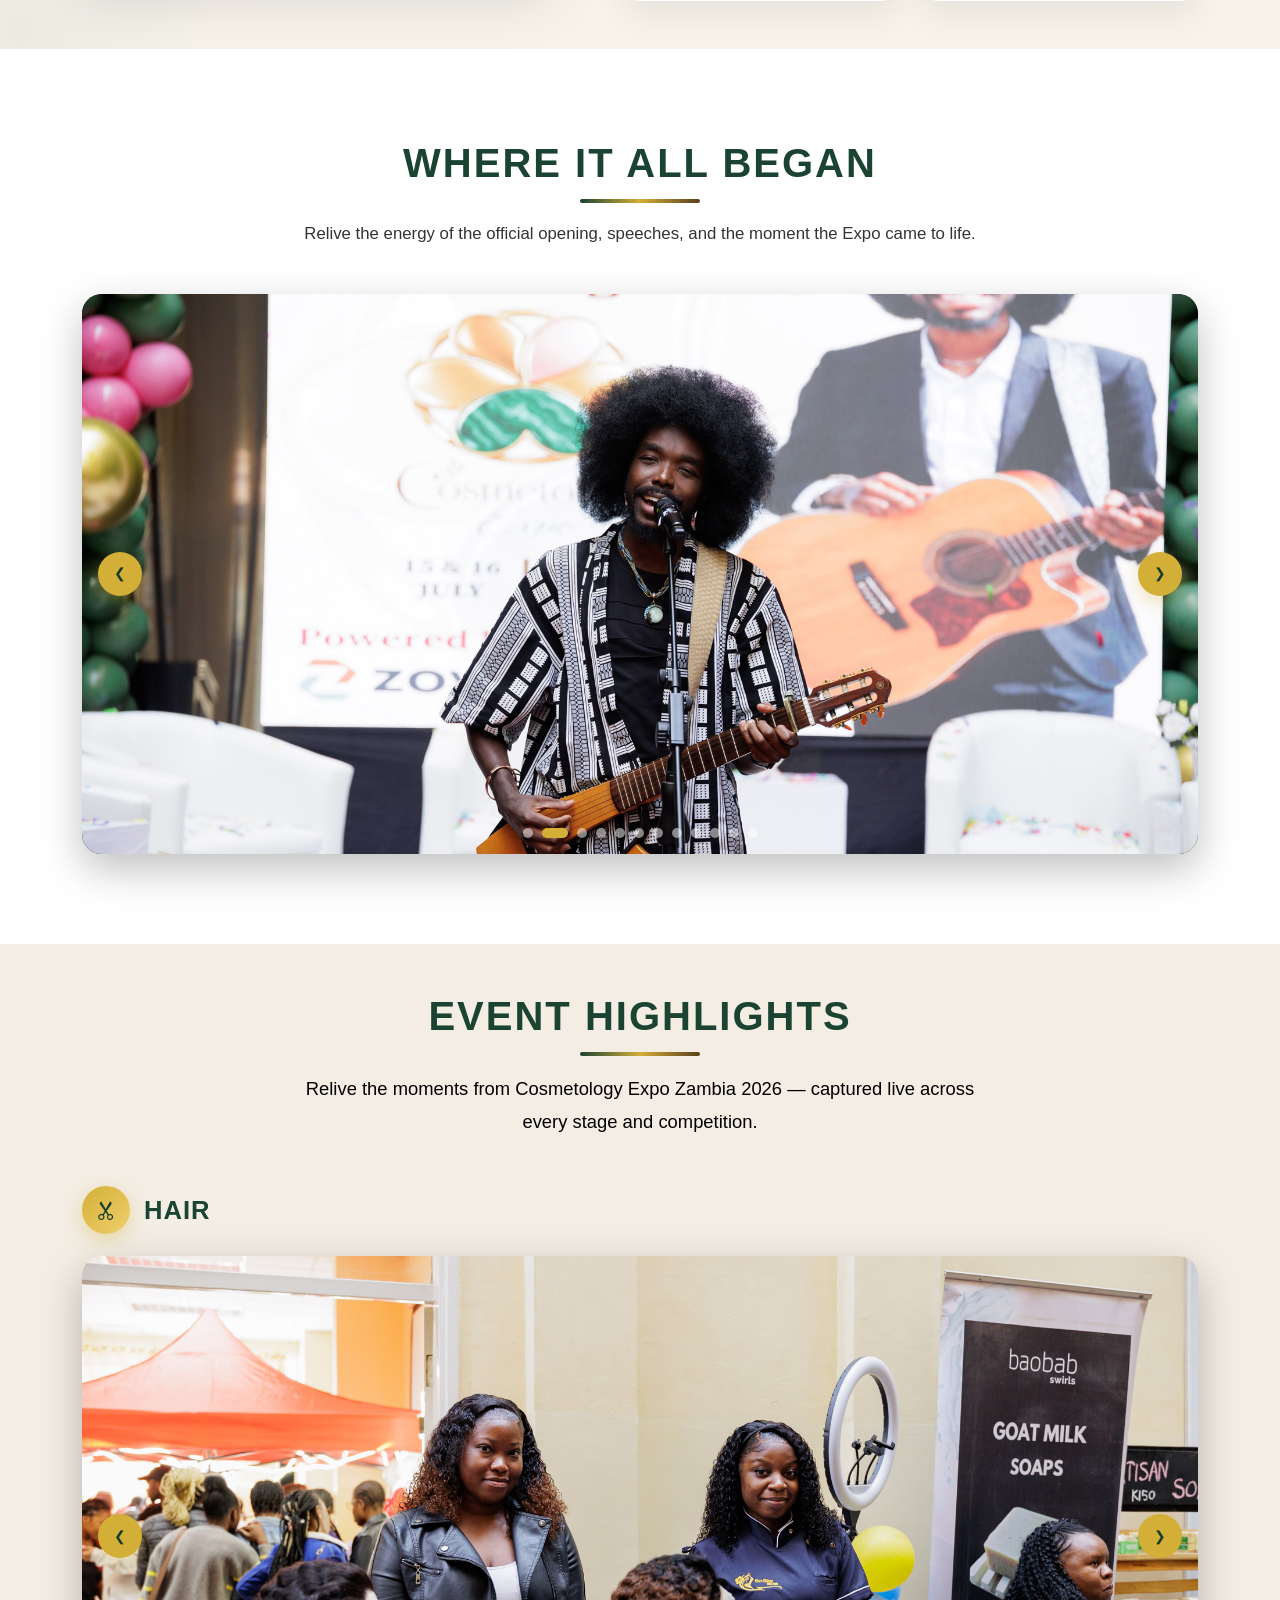
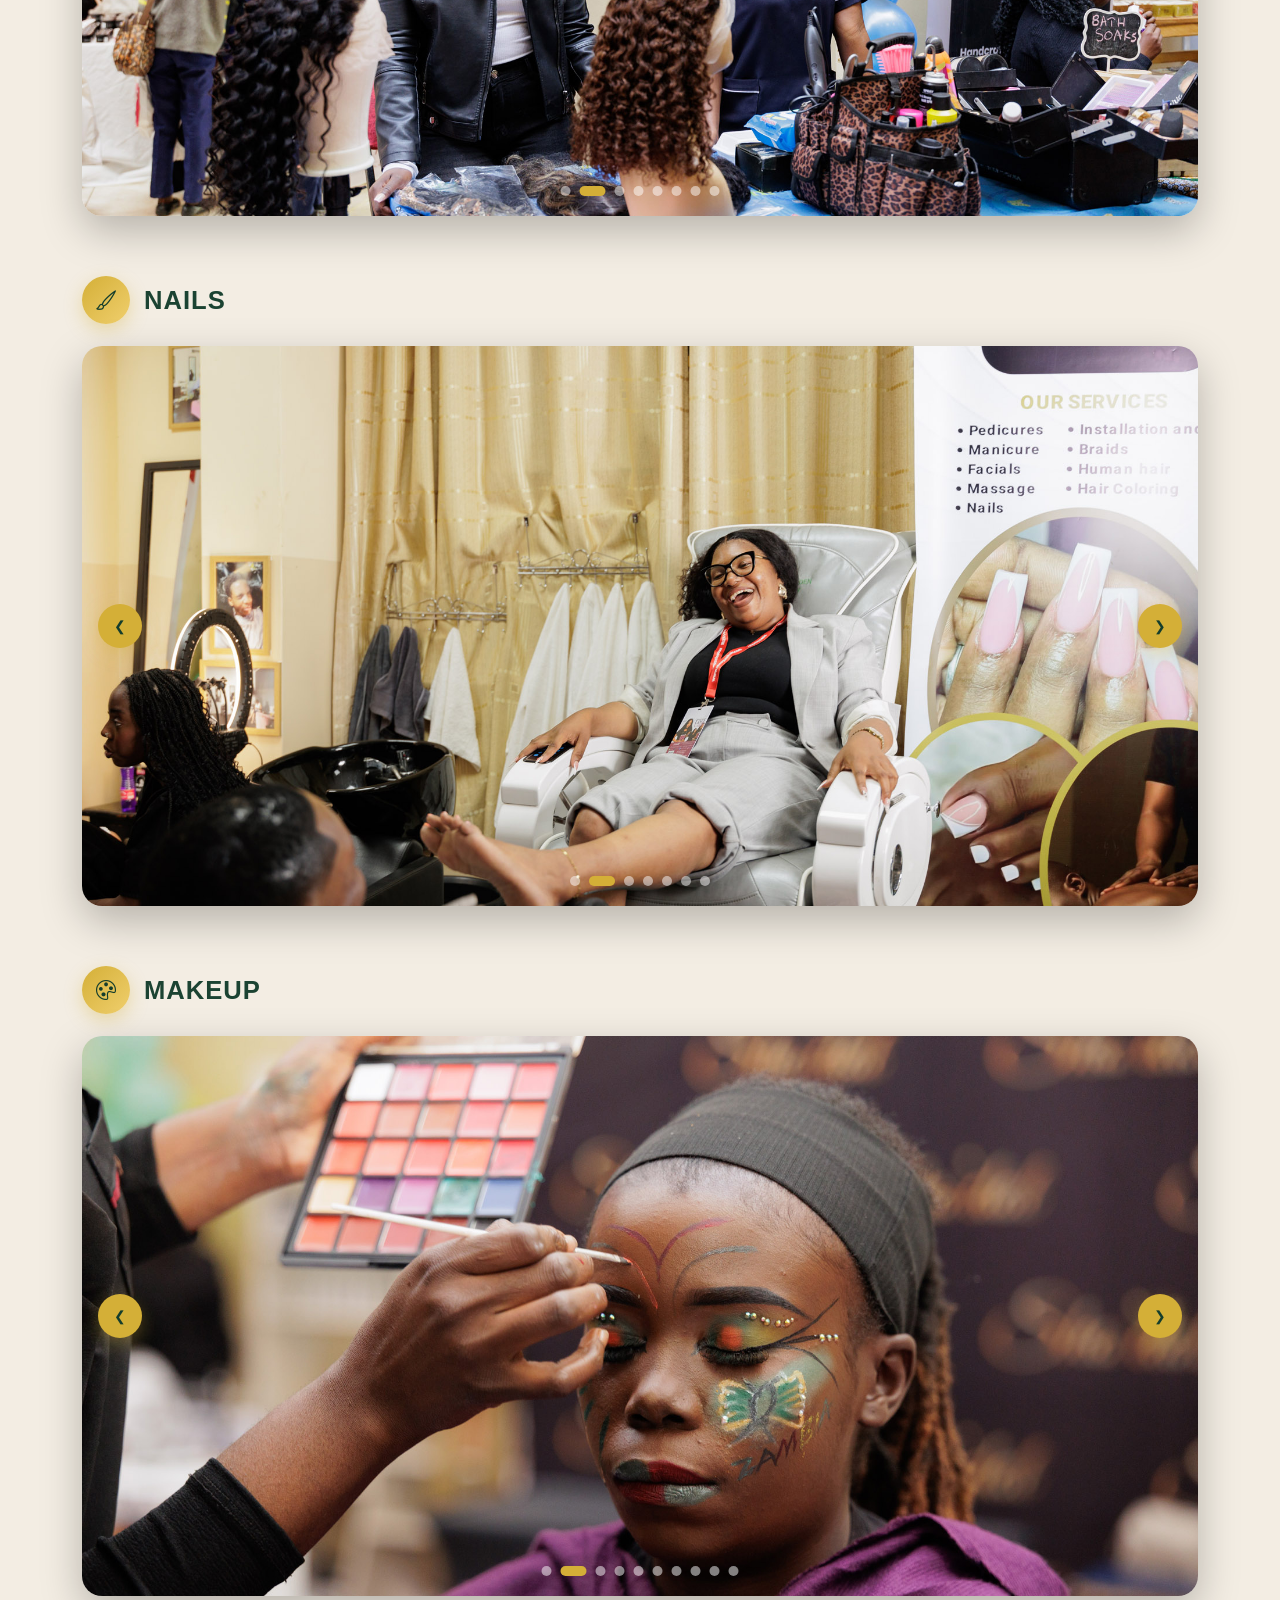
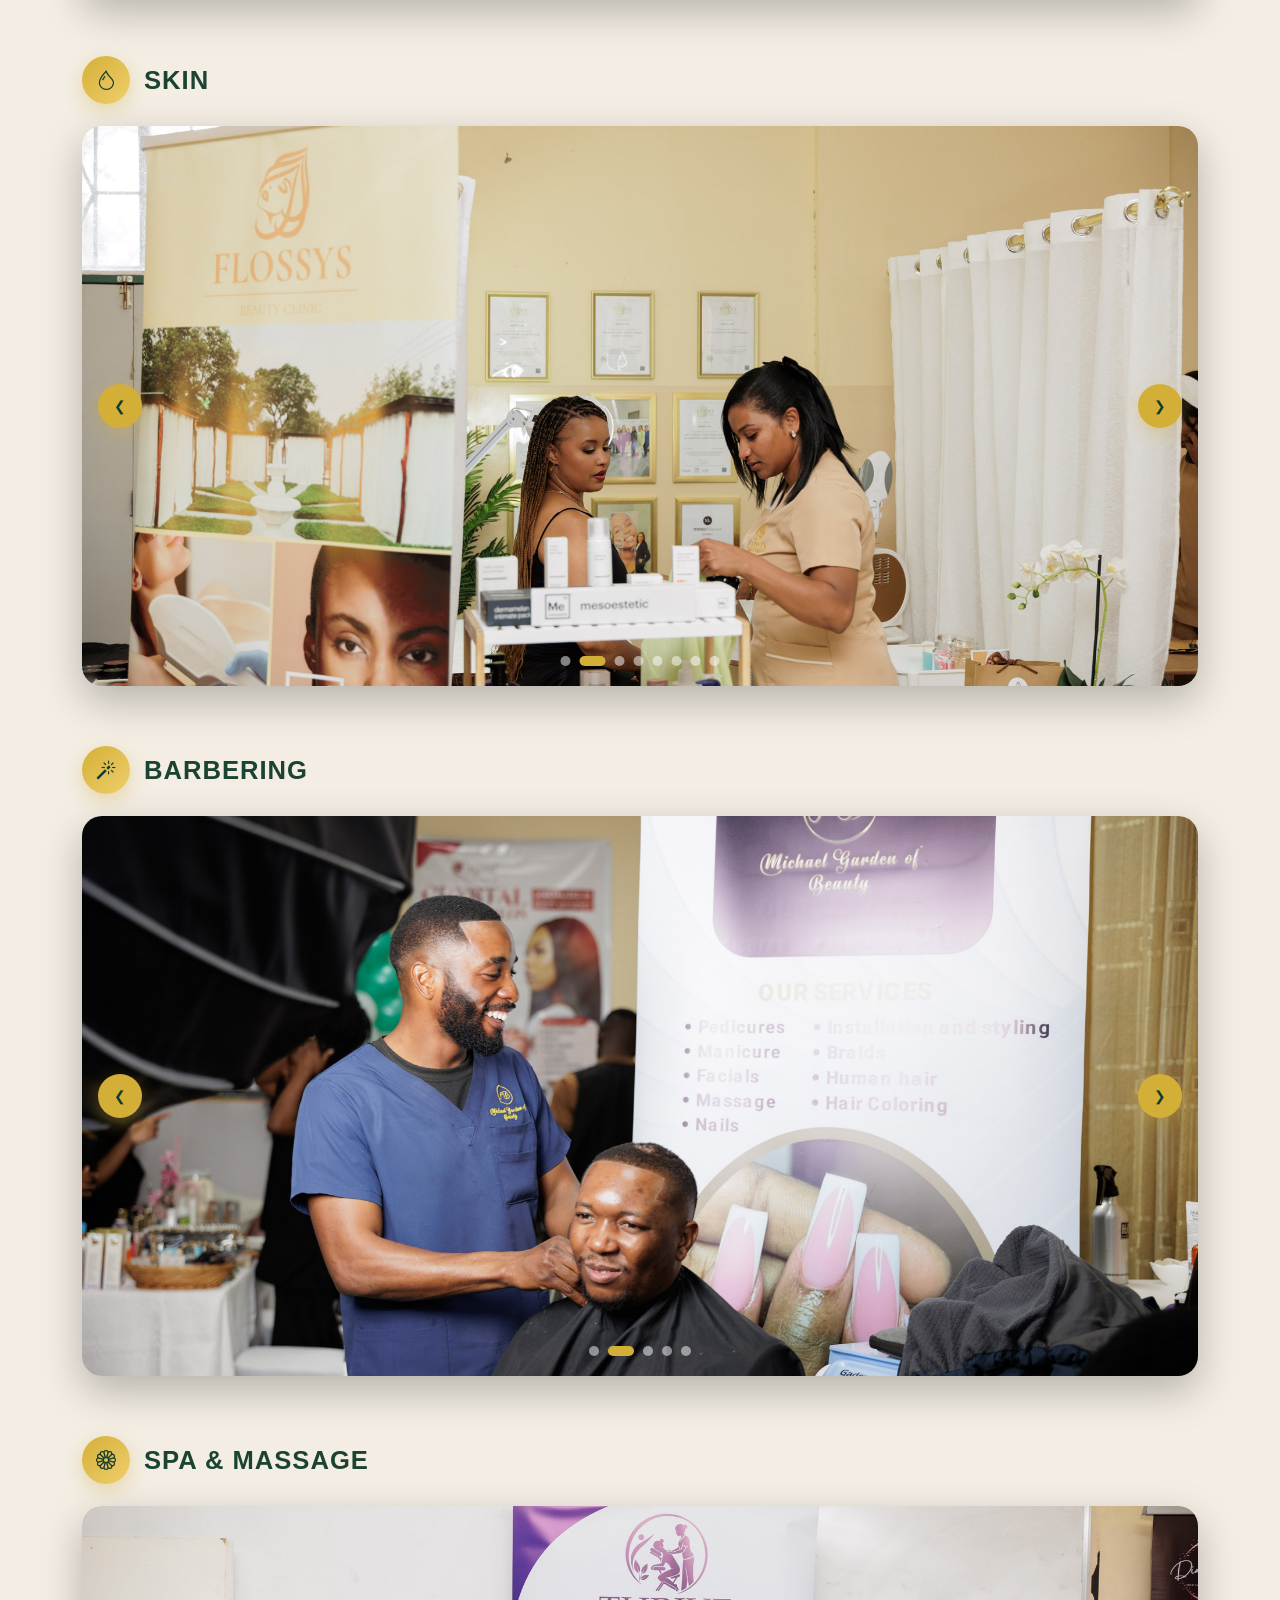
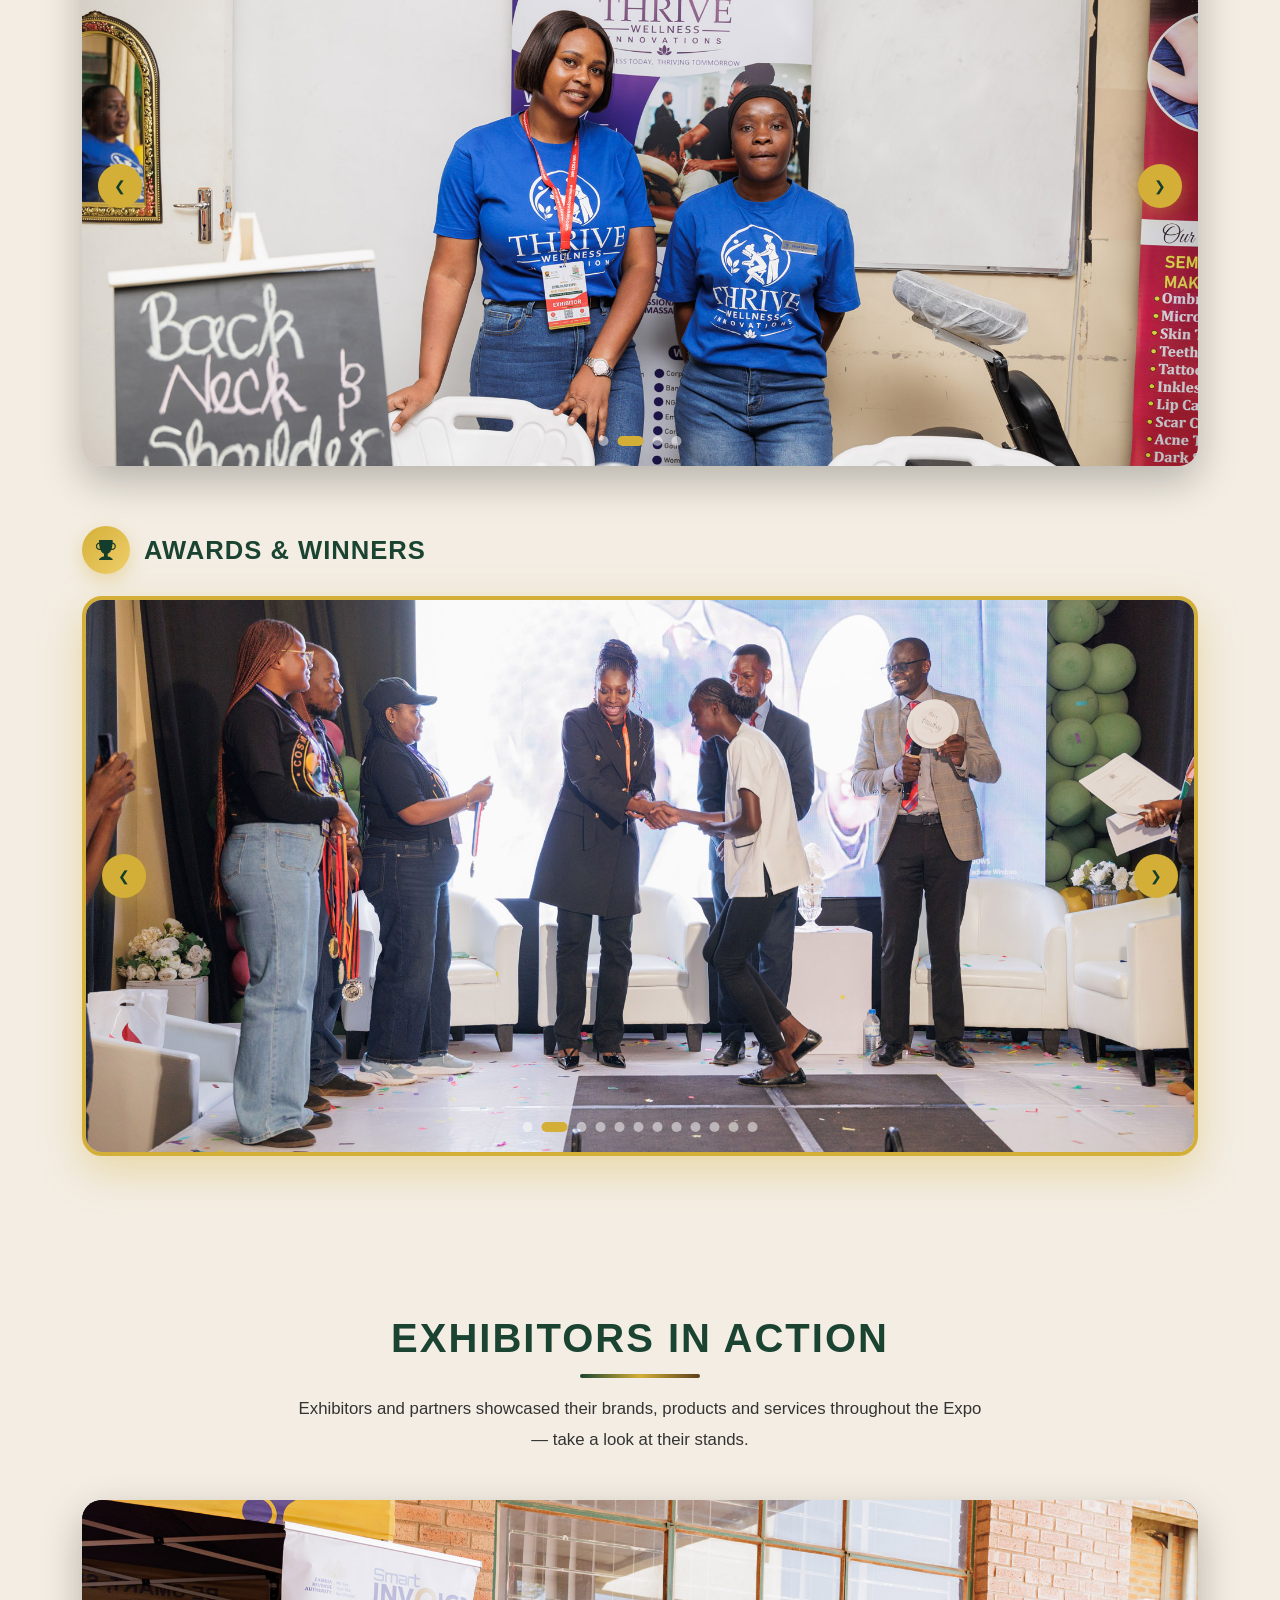
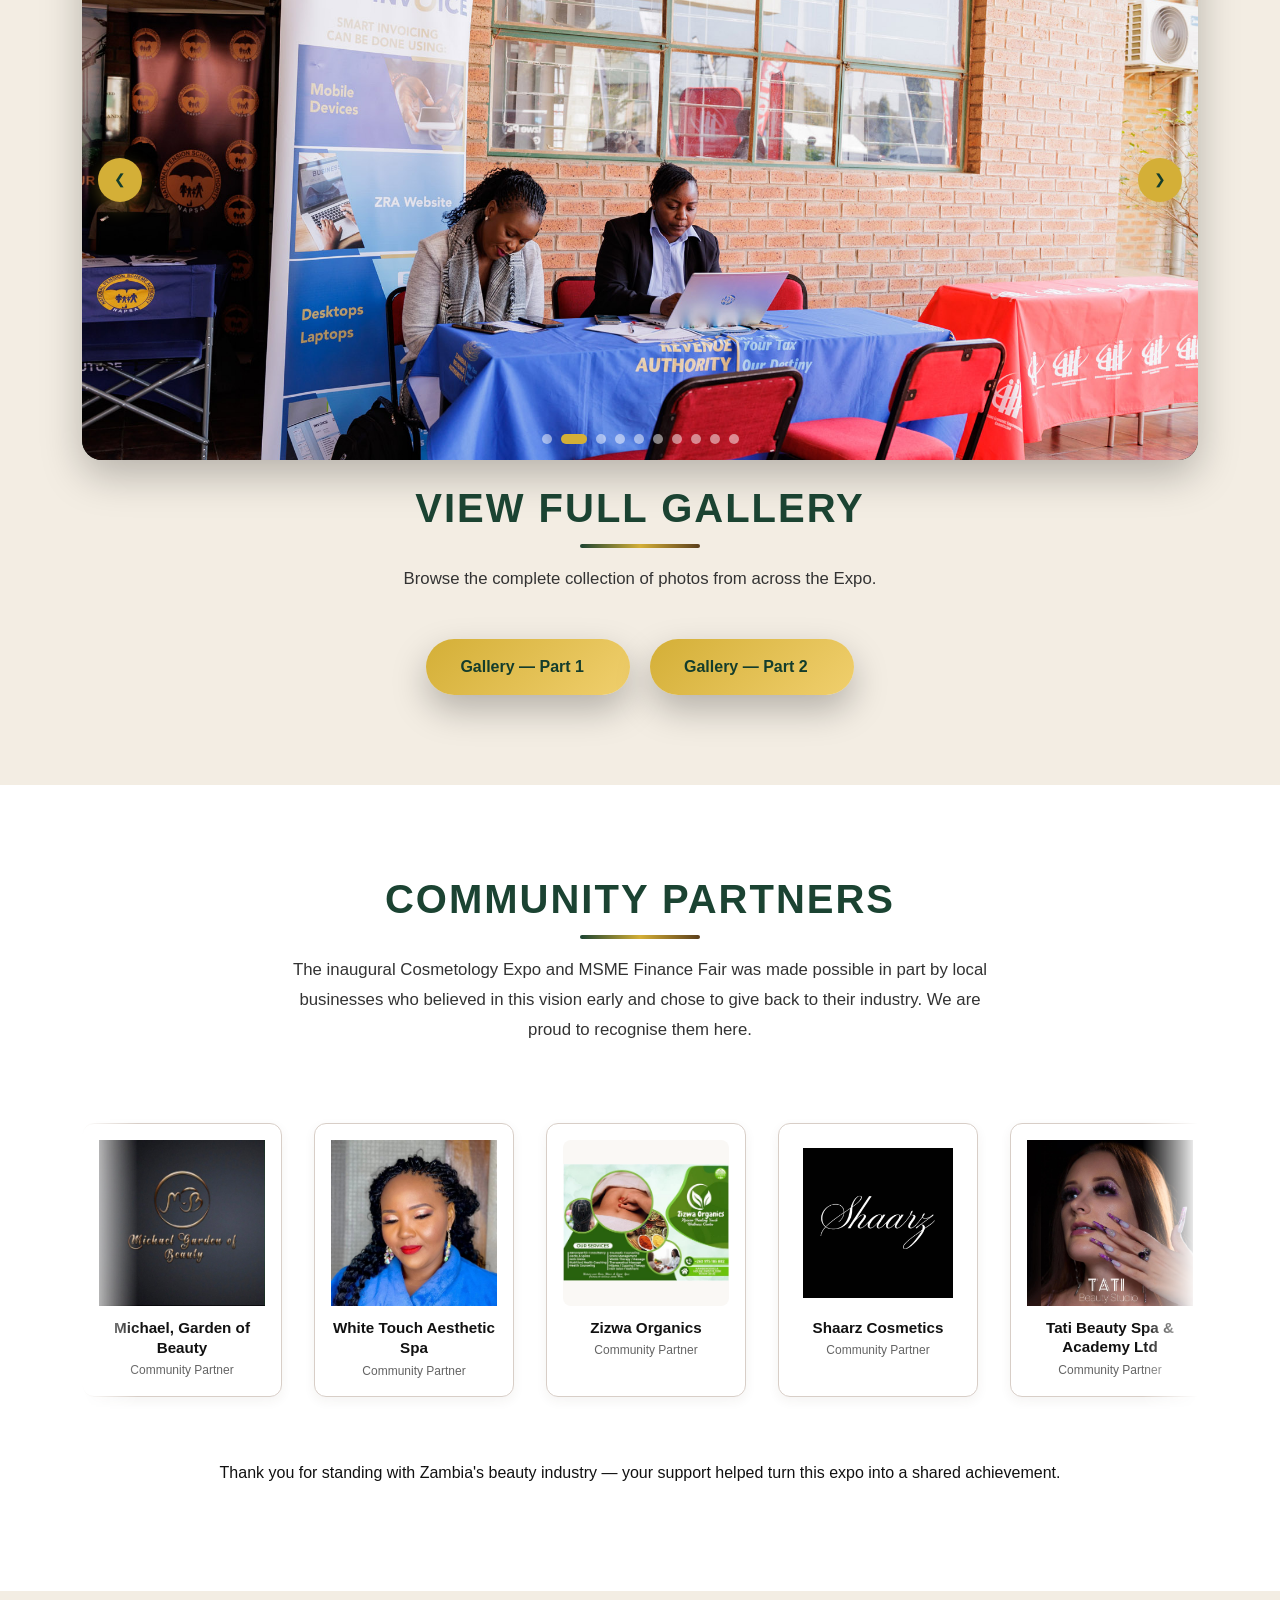
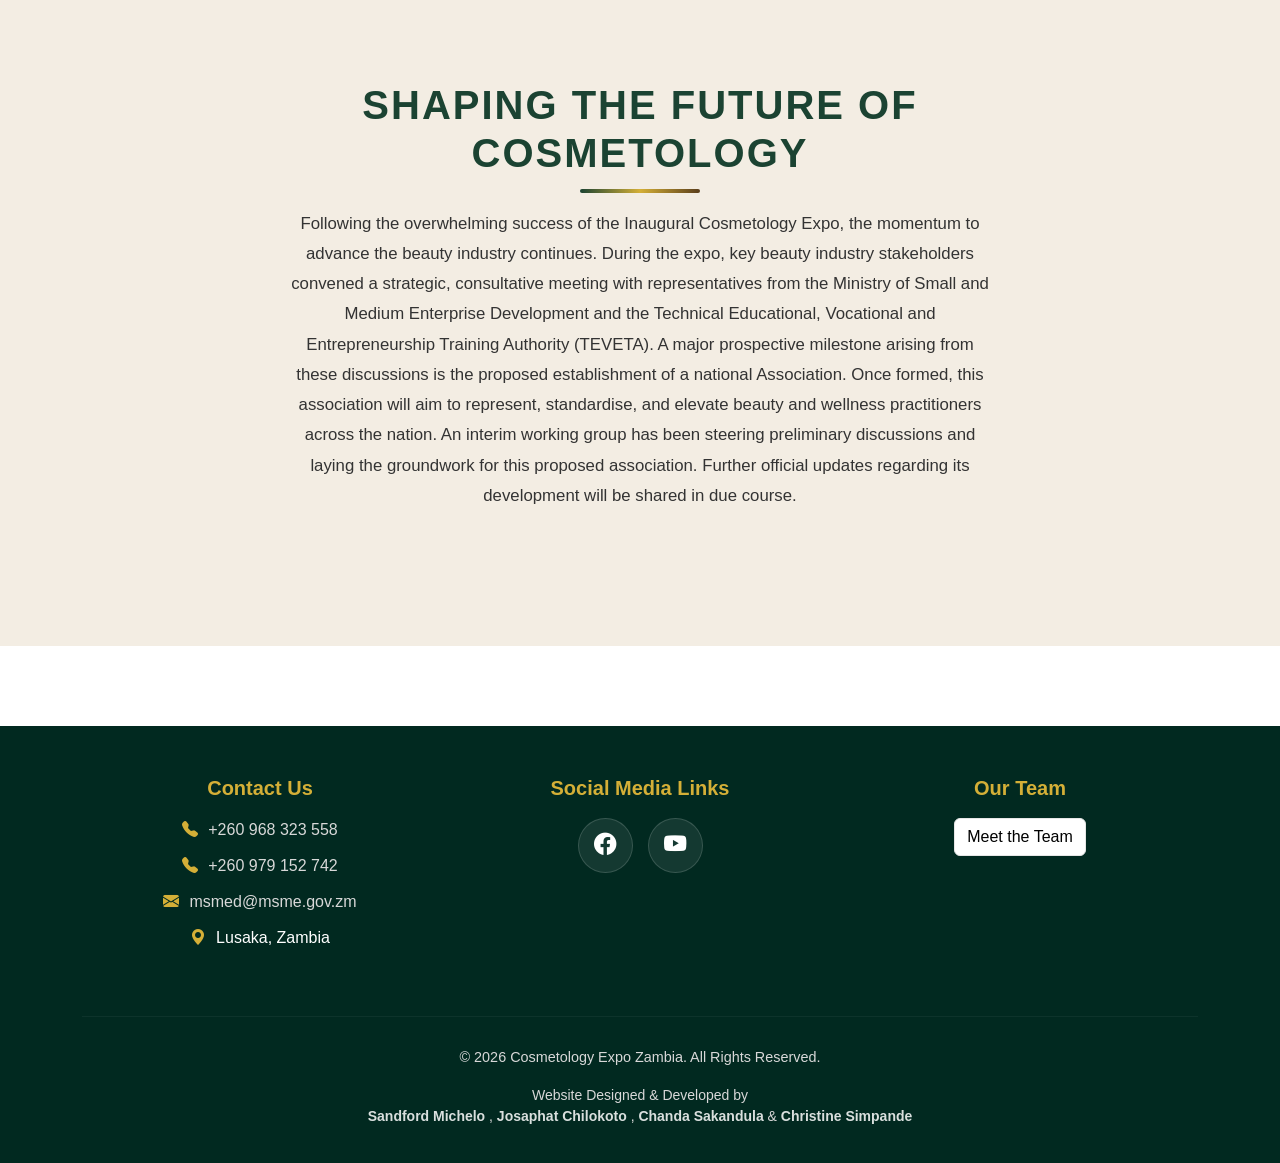
==== commit ac10fcd5: "Add files via upload" ====
--- a/index.html
+++ b/index.html
@@ -1271,6 +1271,20 @@
           <h3 class="partner-name">Pure Essence Apothecary</h3>
           <span class="partner-tag">Community Partner</span>
         </a>
+        <a class="partner-card" href="https://www.facebook.com/blacbronze" target="_blank" rel="noopener noreferrer">
+          <div class="partner-logo">
+            <img src="images/blacbronze.jpg" alt="Pure Essence Apothecary logo" loading="lazy" />
+          </div>
+          <h3 class="partner-name">BlacBronze</h3>
+          <span class="partner-tag">Community Partner</span>
+        </a>
+  <a class="partner-card" href="#" target="_blank" rel="noopener noreferrer">
+          <div class="partner-logo">
+            <img src="images/fafa_beauty.jpeg" alt="Pure Essence Apothecary logo" loading="lazy" />
+          </div>
+          <h3 class="partner-name">Fafa Beauty</h3>
+          <span class="partner-tag">Community Partner</span>
+        </a>
 
         <!-- ===== SET 2 (duplicate, hidden from assistive tech) ===== -->
         <a class="partner-card" href="https://www.facebook.com/profile.php?id=100070297646057" target="_blank" rel="noopener noreferrer" aria-hidden="true" tabindex="-1">
@@ -1364,6 +1378,20 @@
           <h3 class="partner-name">Pure Essence Apothecary</h3>
           <span class="partner-tag">Community Partner</span>
         </a>
+        <a class="partner-card" href="https://www.facebook.com/blacbronze" target="_blank" rel="noopener noreferrer">
+          <div class="partner-logo">
+            <img src="images/blacbronze.jpg" alt="Pure Essence Apothecary logo" loading="lazy" />
+          </div>
+          <h3 class="partner-name">BlacBronze</h3>
+          <span class="partner-tag">Community Partner</span>
+        </a>
+        <a class="partner-card" href="#" target="_blank" rel="noopener noreferrer">
+          <div class="partner-logo">
+            <img src="images/fafa_beauty.jpeg" alt="Pure Essence Apothecary logo" loading="lazy" />
+          </div>
+          <h3 class="partner-name">Fafa Beauty</h3>
+          <span class="partner-tag">Community Partner</span>
+        </a>
       </div>
     </div>
 
@@ -1373,6 +1401,26 @@
     </p>
   </div>
 </section>
+
+    <!-- ============================================
+         FUTURE PROSPECTS
+         ============================================ -->
+    <section id="exhibitor-stands" class="content-section alt-bg">
+      <div class="container">
+        <div class="section-heading">
+          <h2>Shaping the future of Cosmetology</h2>
+          <p>
+
+Following the overwhelming success of the Inaugural Cosmetology Expo, the momentum to advance the  beauty industry continues. 
+During the expo, key beauty industry stakeholders convened a strategic, consultative meeting with representatives from the Ministry of Small and Medium Enterprise Development and the Technical Educational, Vocational and Entrepreneurship Training Authority (TEVETA).
+A major prospective milestone arising from these discussions is the proposed establishment of a national Association. Once formed, this association will aim to represent, standardise, and elevate beauty and wellness practitioners across the nation.
+An interim working group has been steering preliminary discussions and laying the groundwork for this proposed association. 
+Further official updates regarding its development will be shared in due course.
+          </p>
+        </div>
+      </div>
+    </section>
+   
     <!-- FOOTER -->
 
     <footer class="footer" id="contact">
